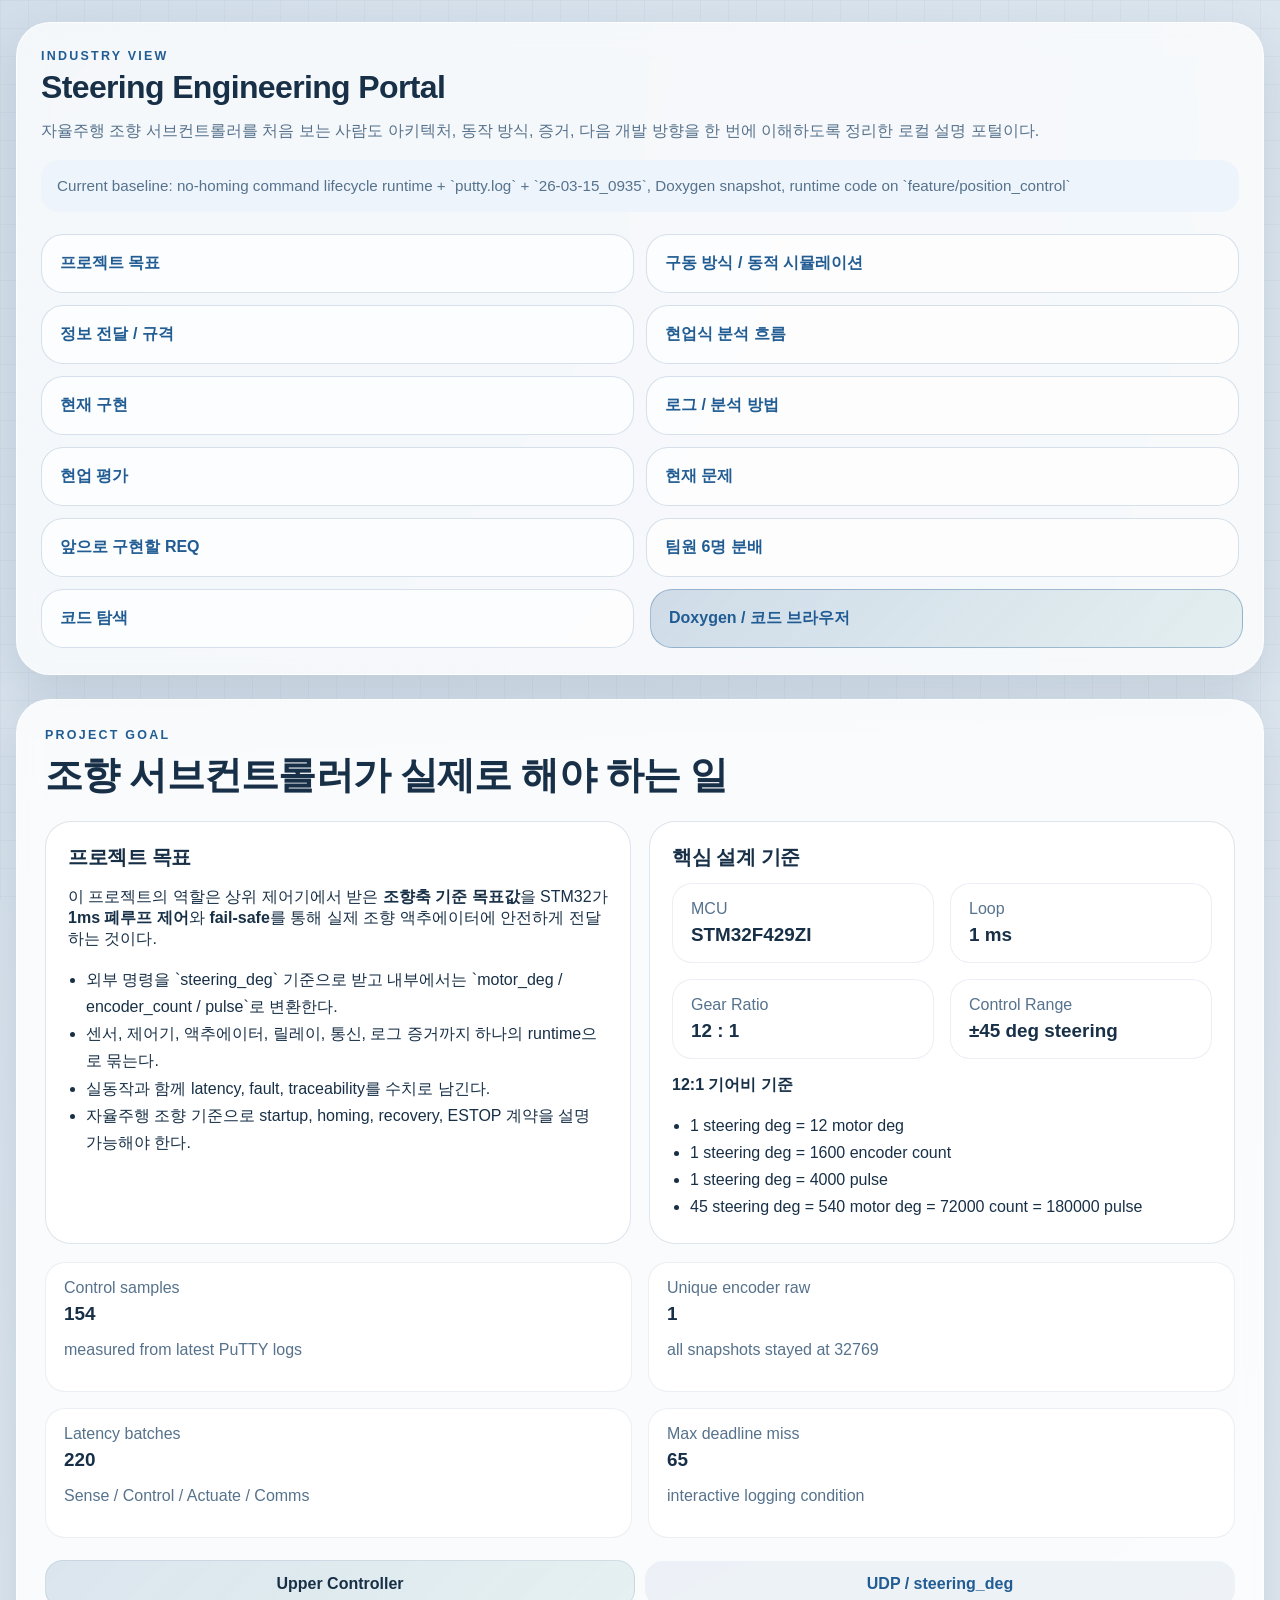
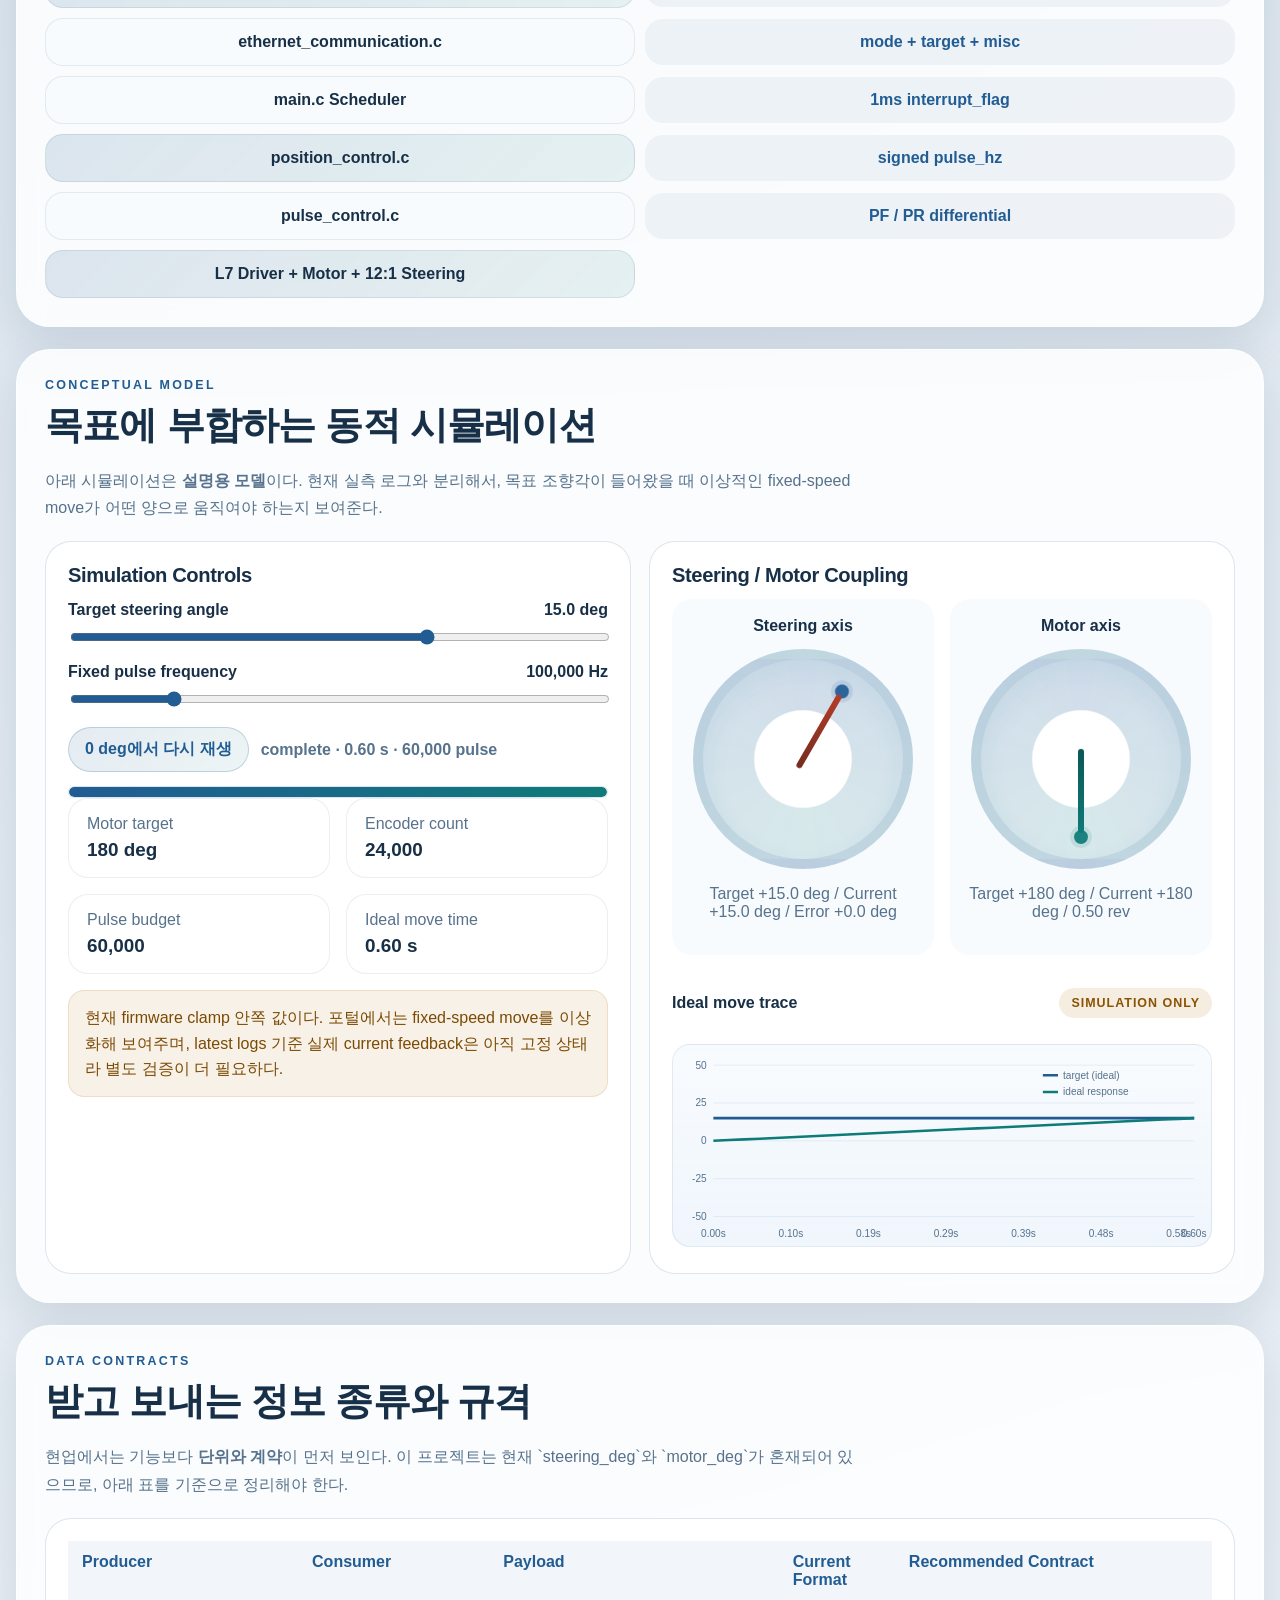
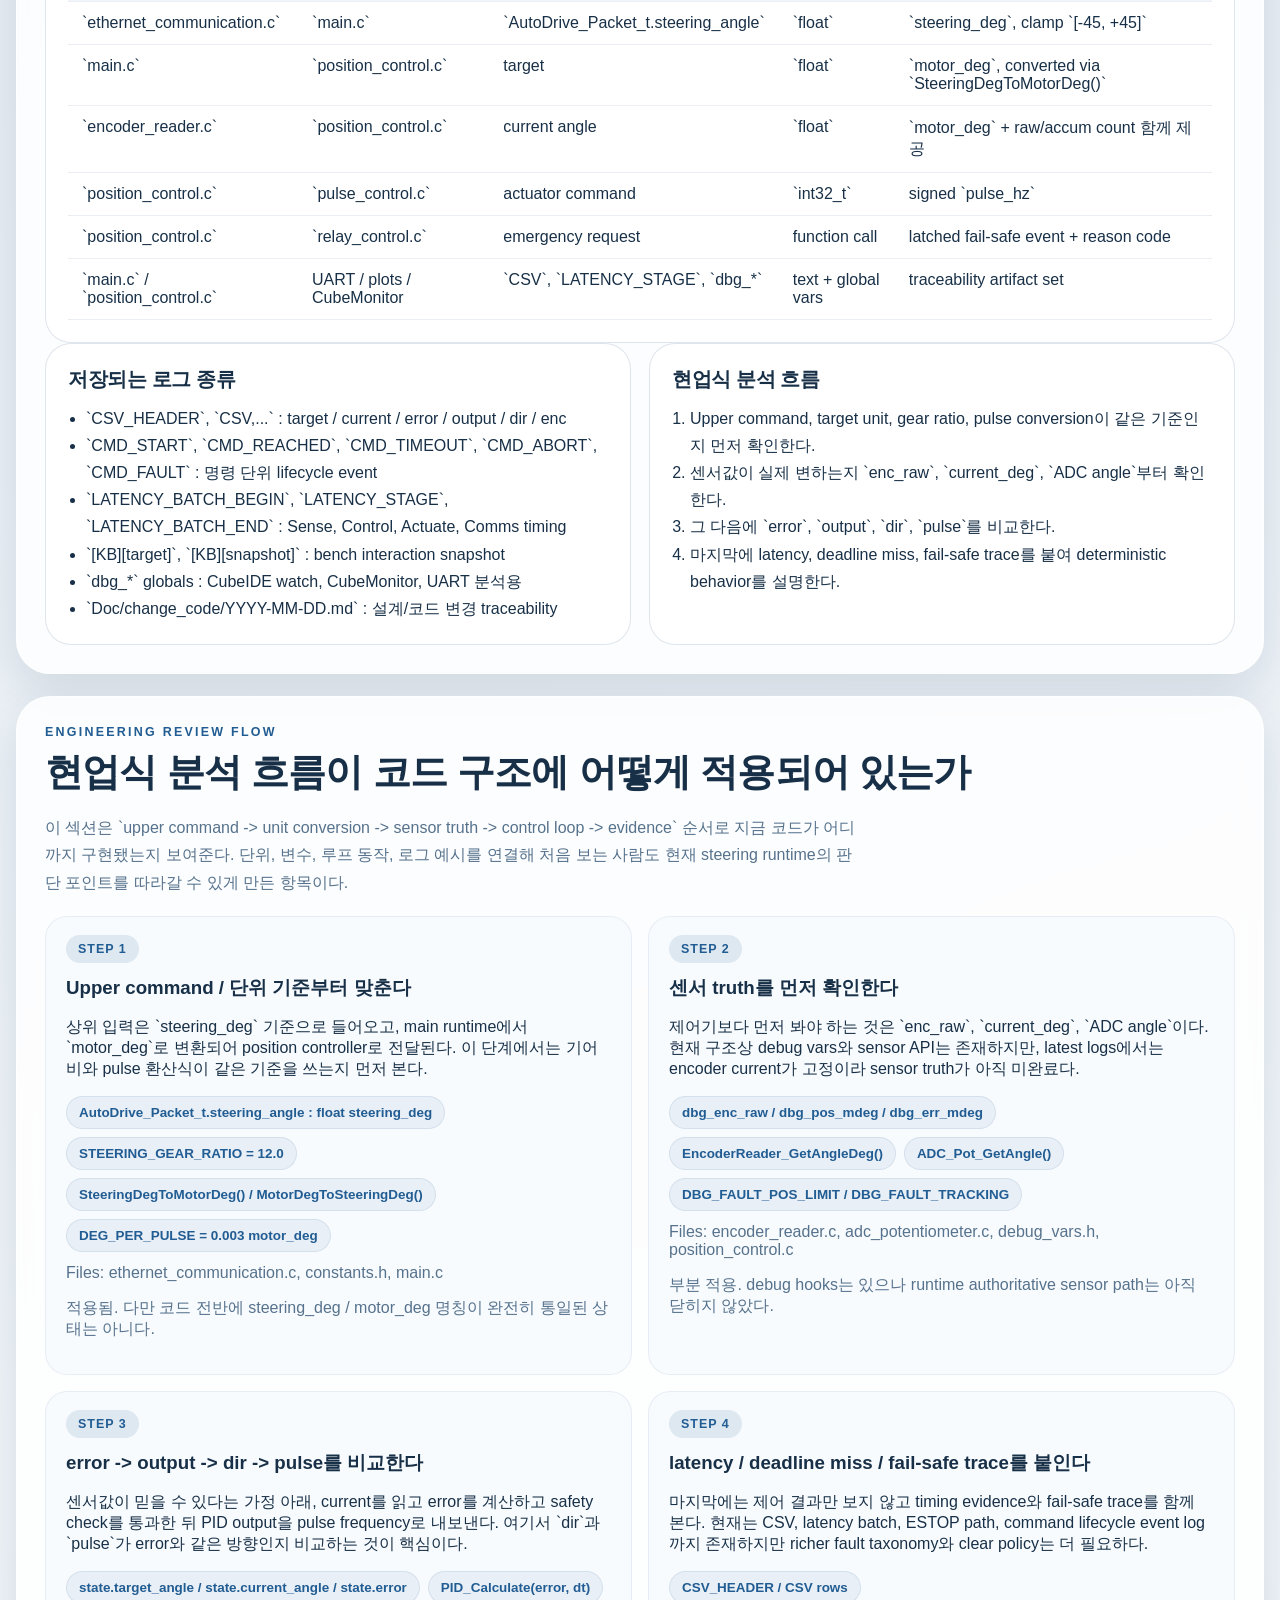
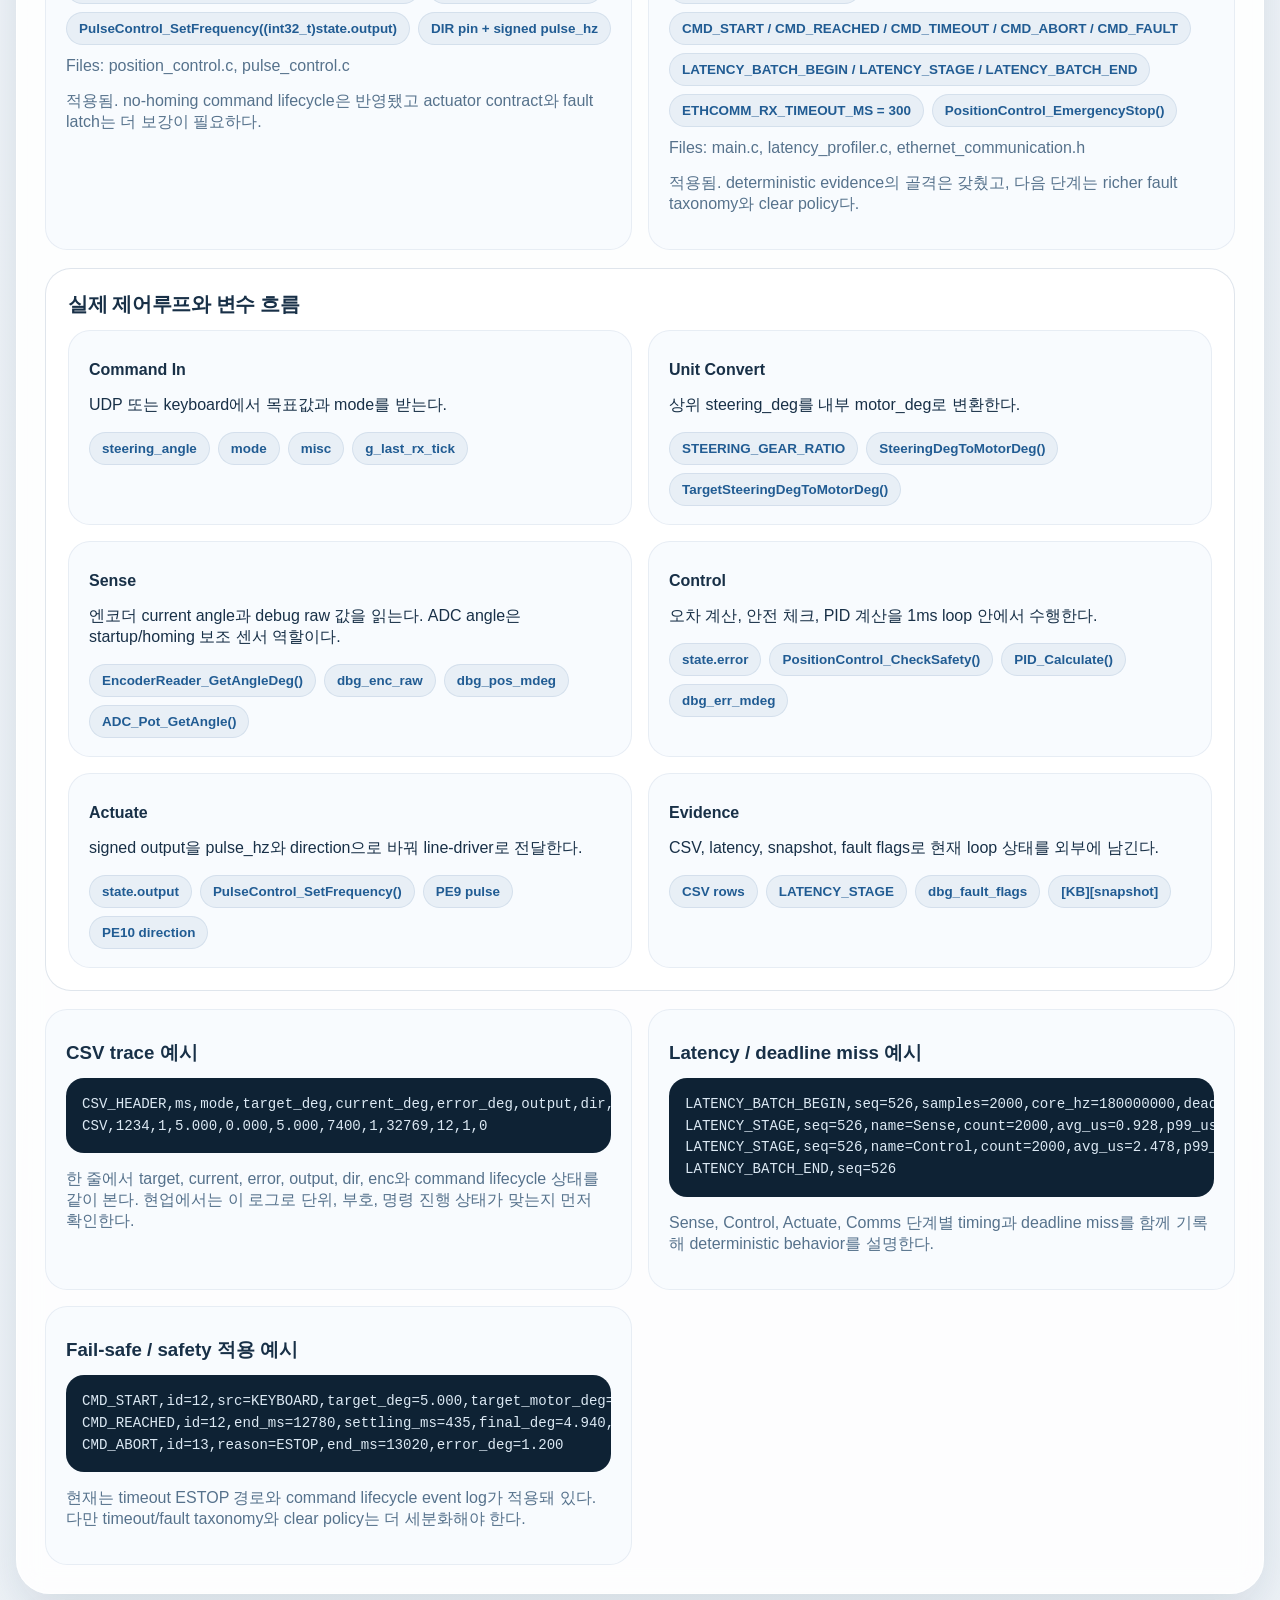
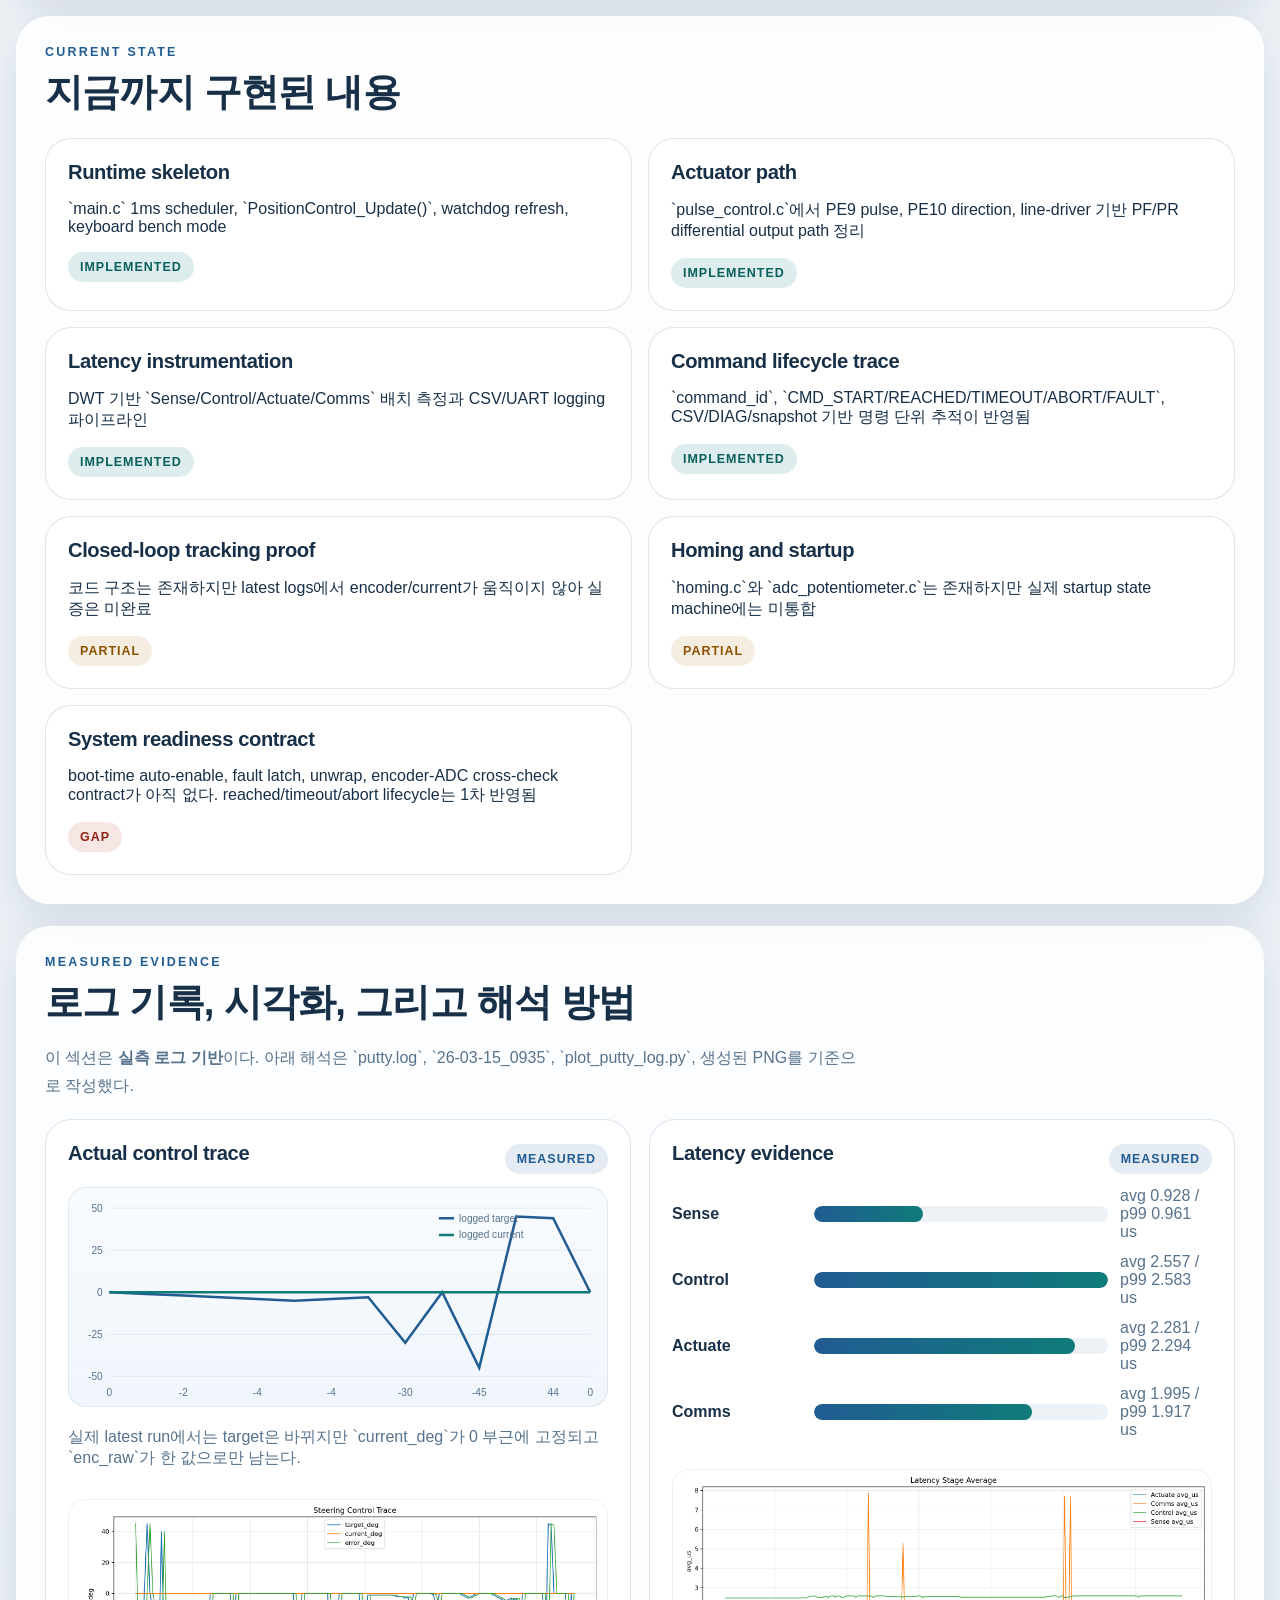
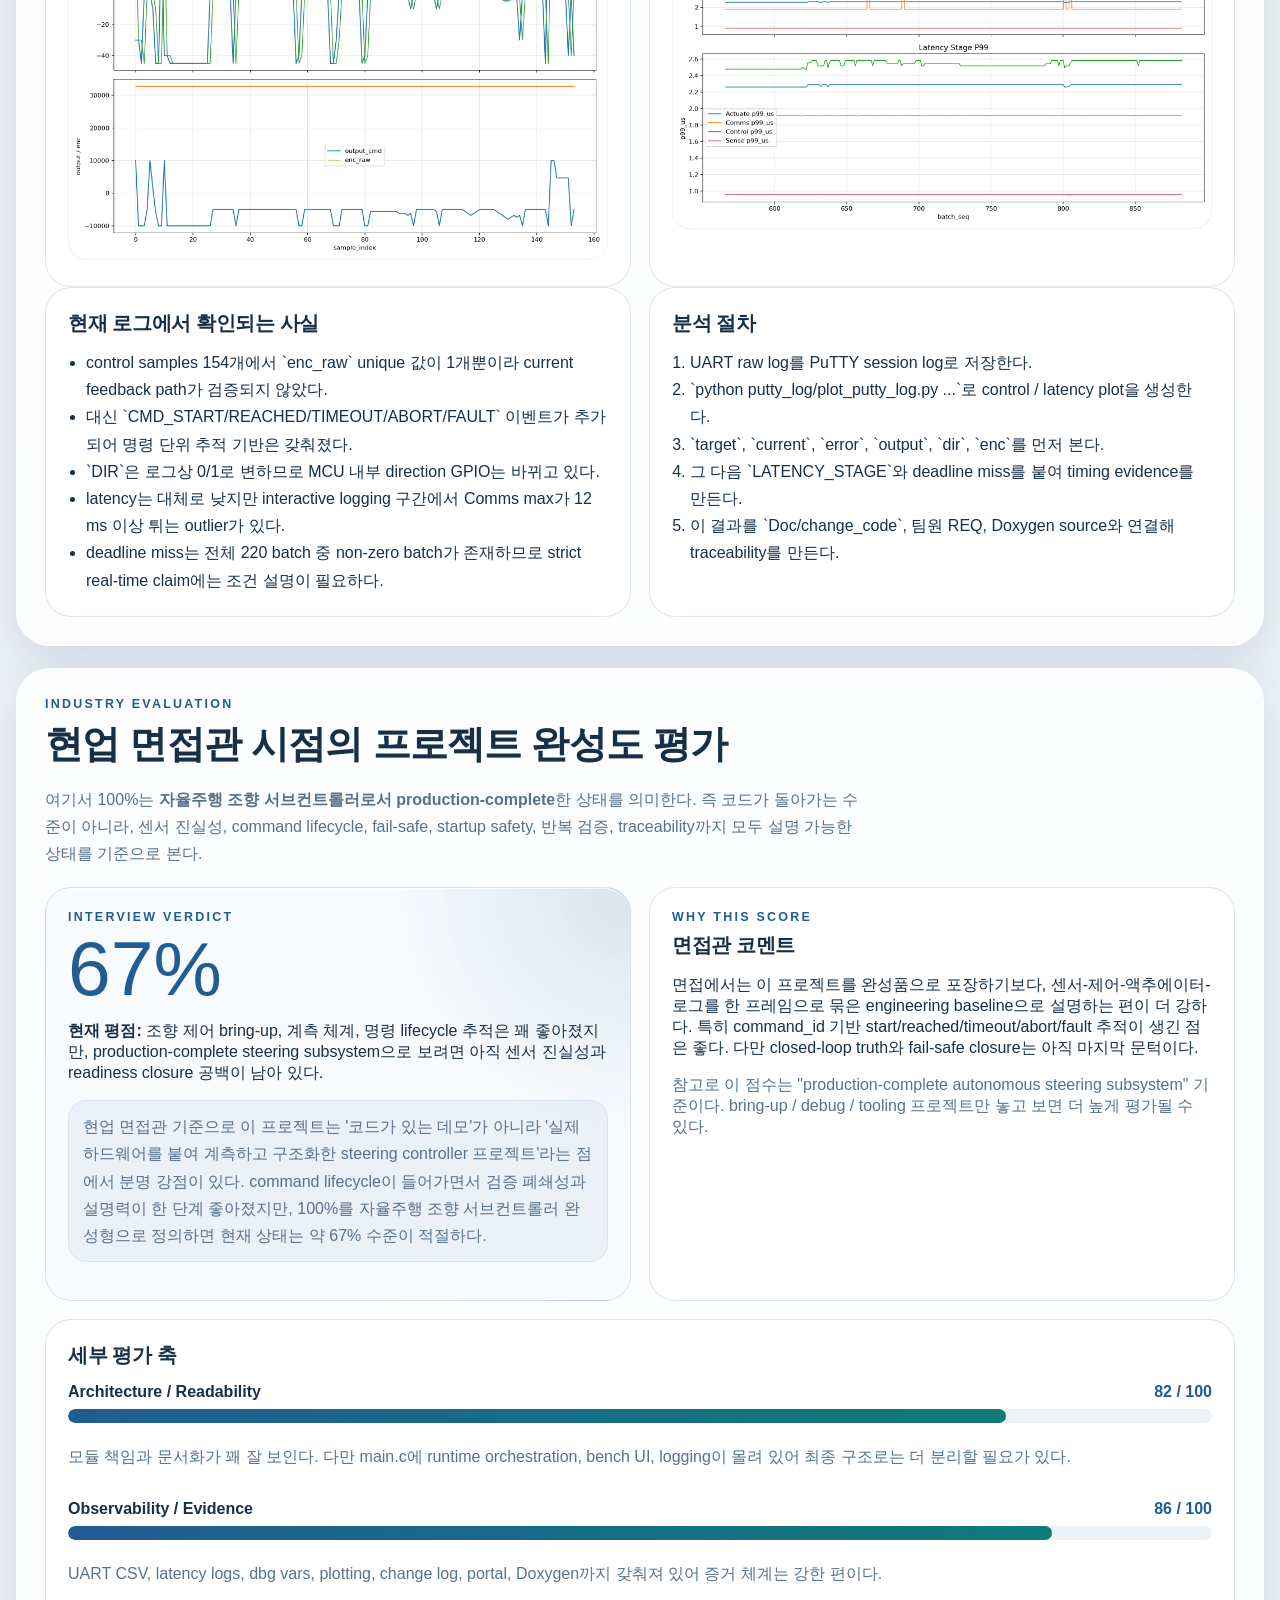
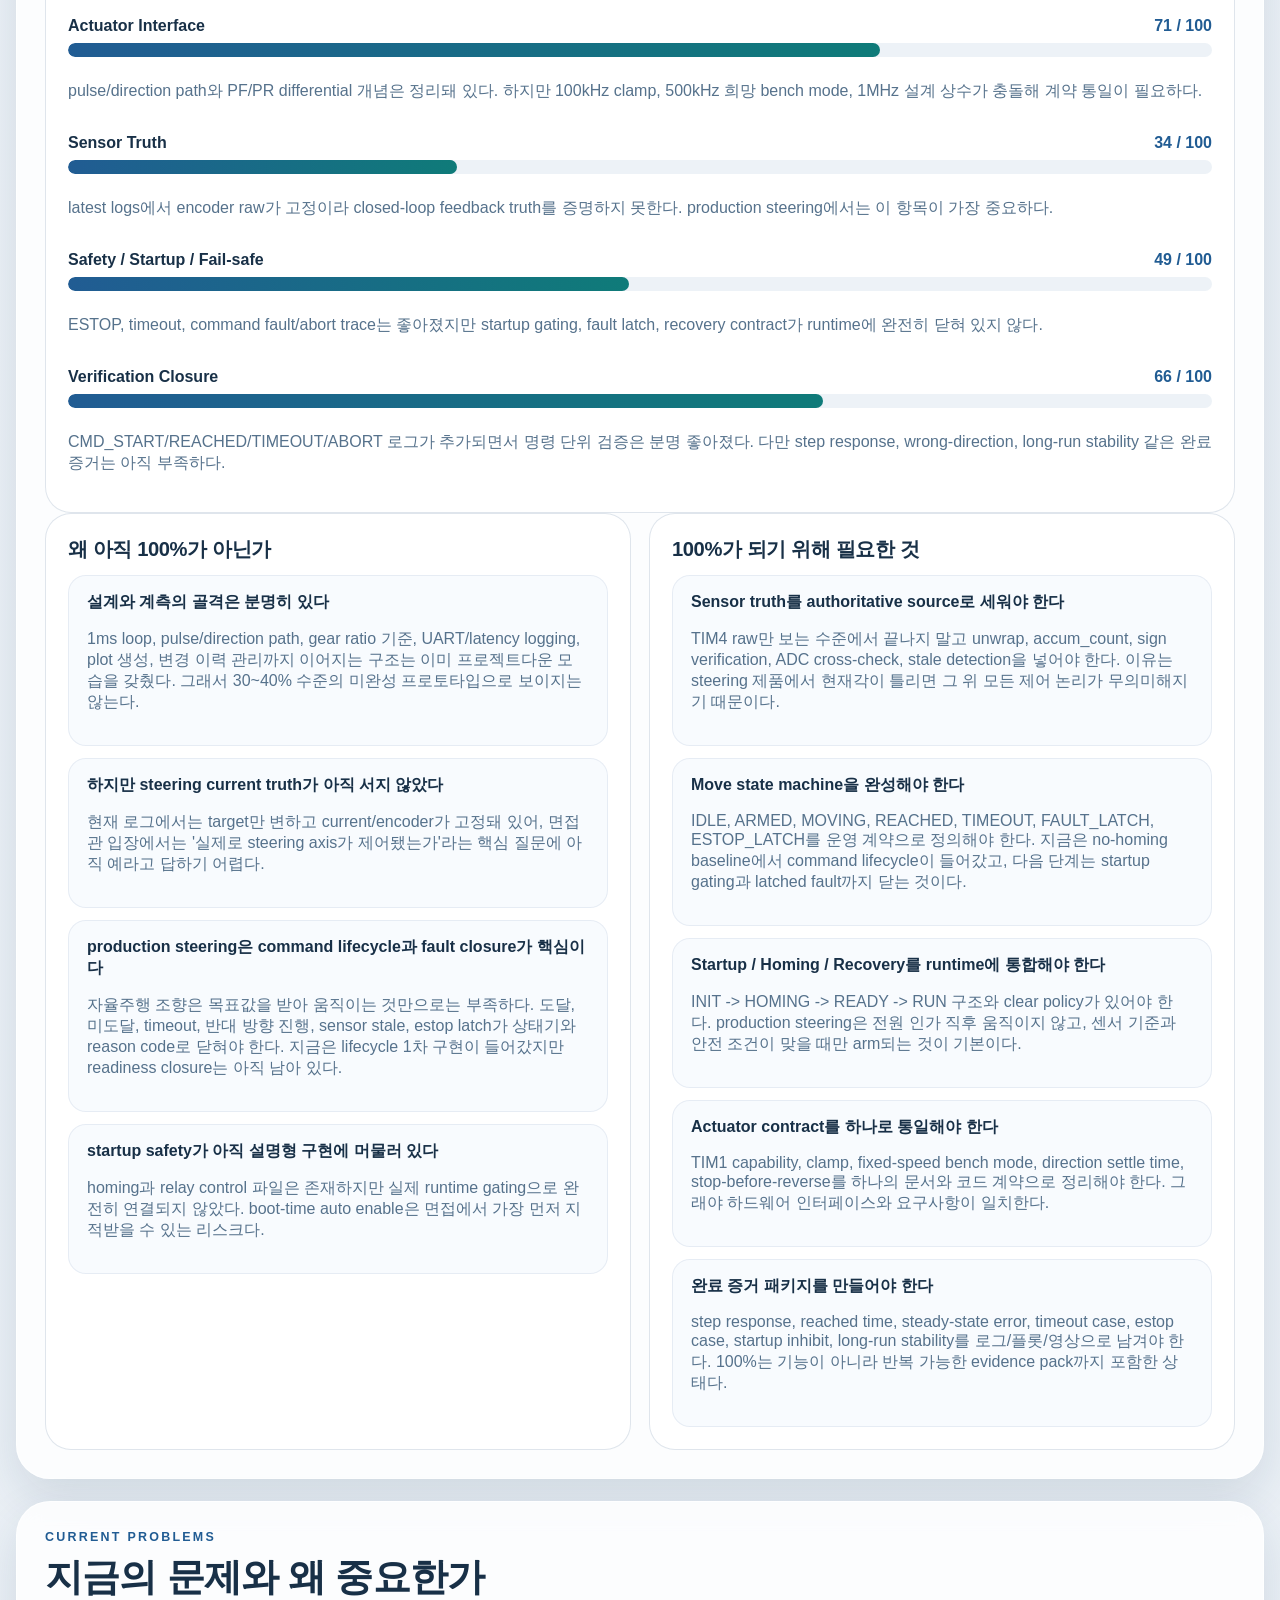
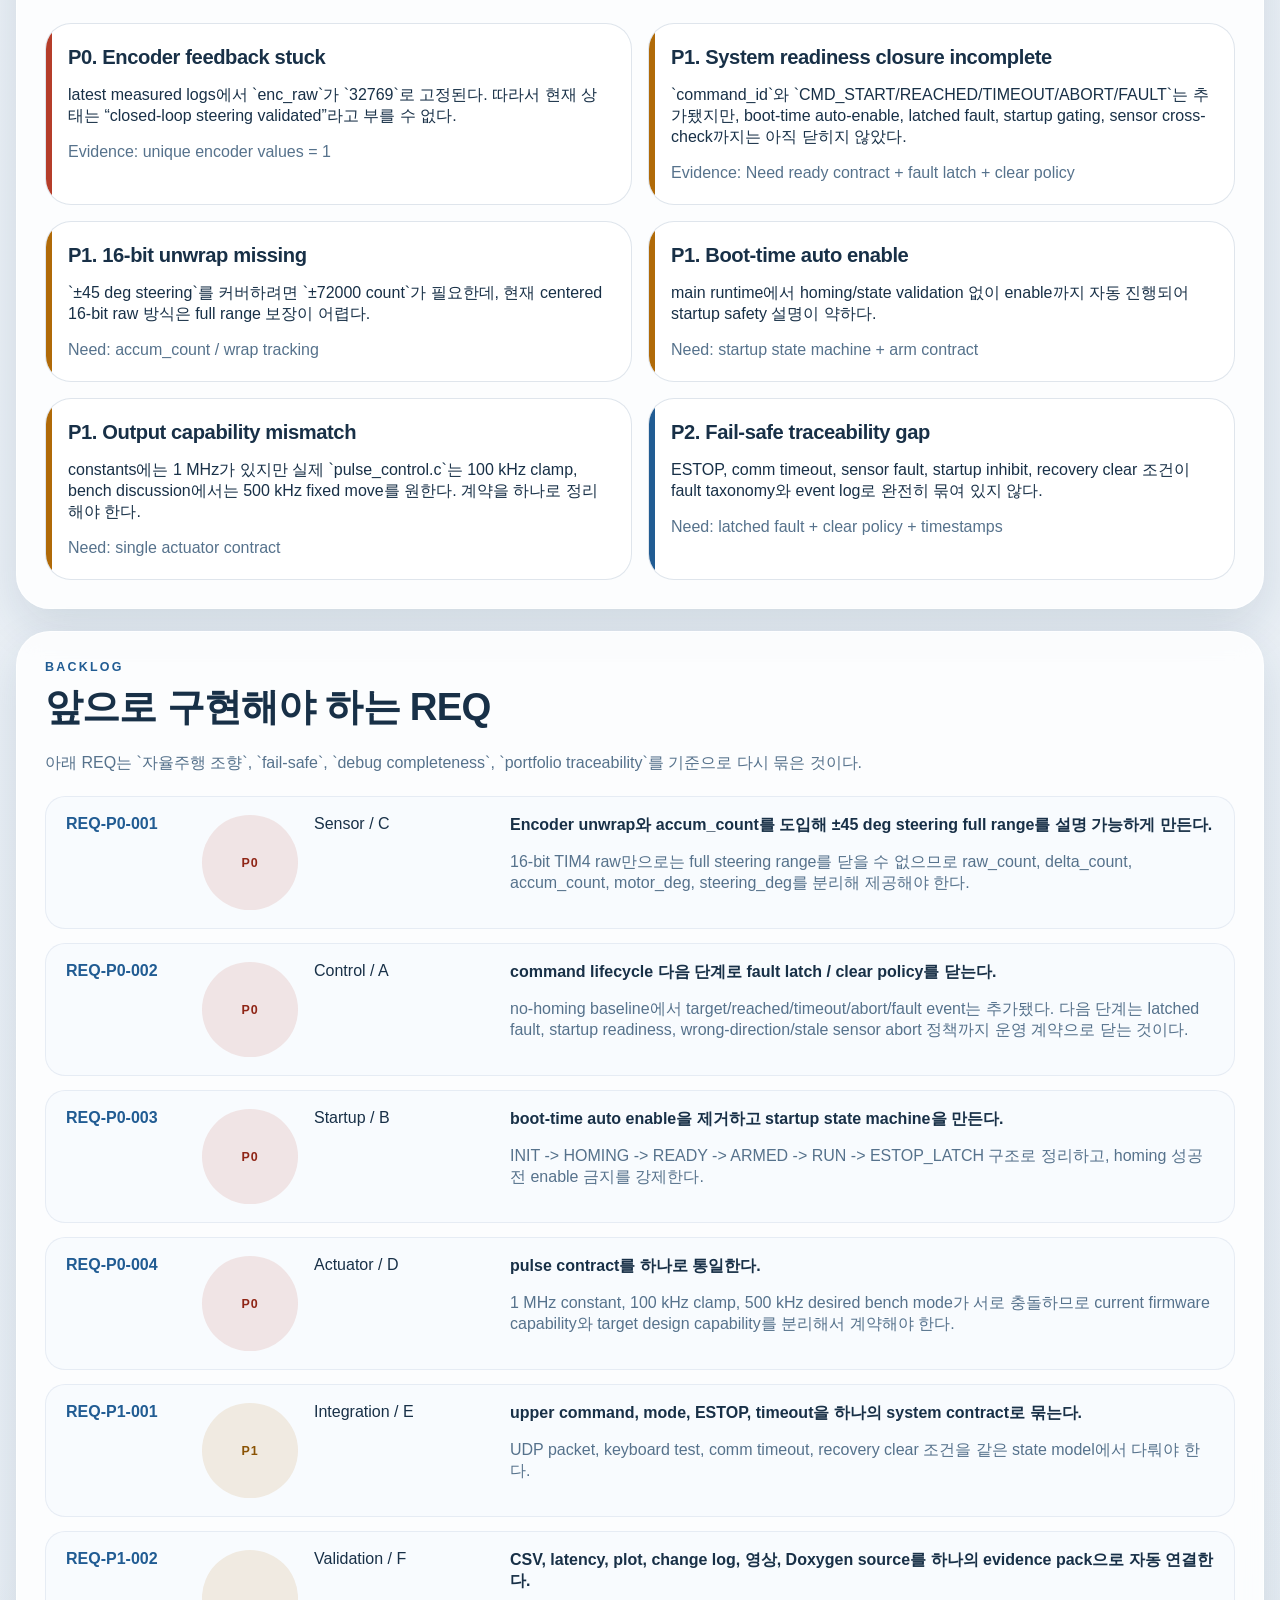
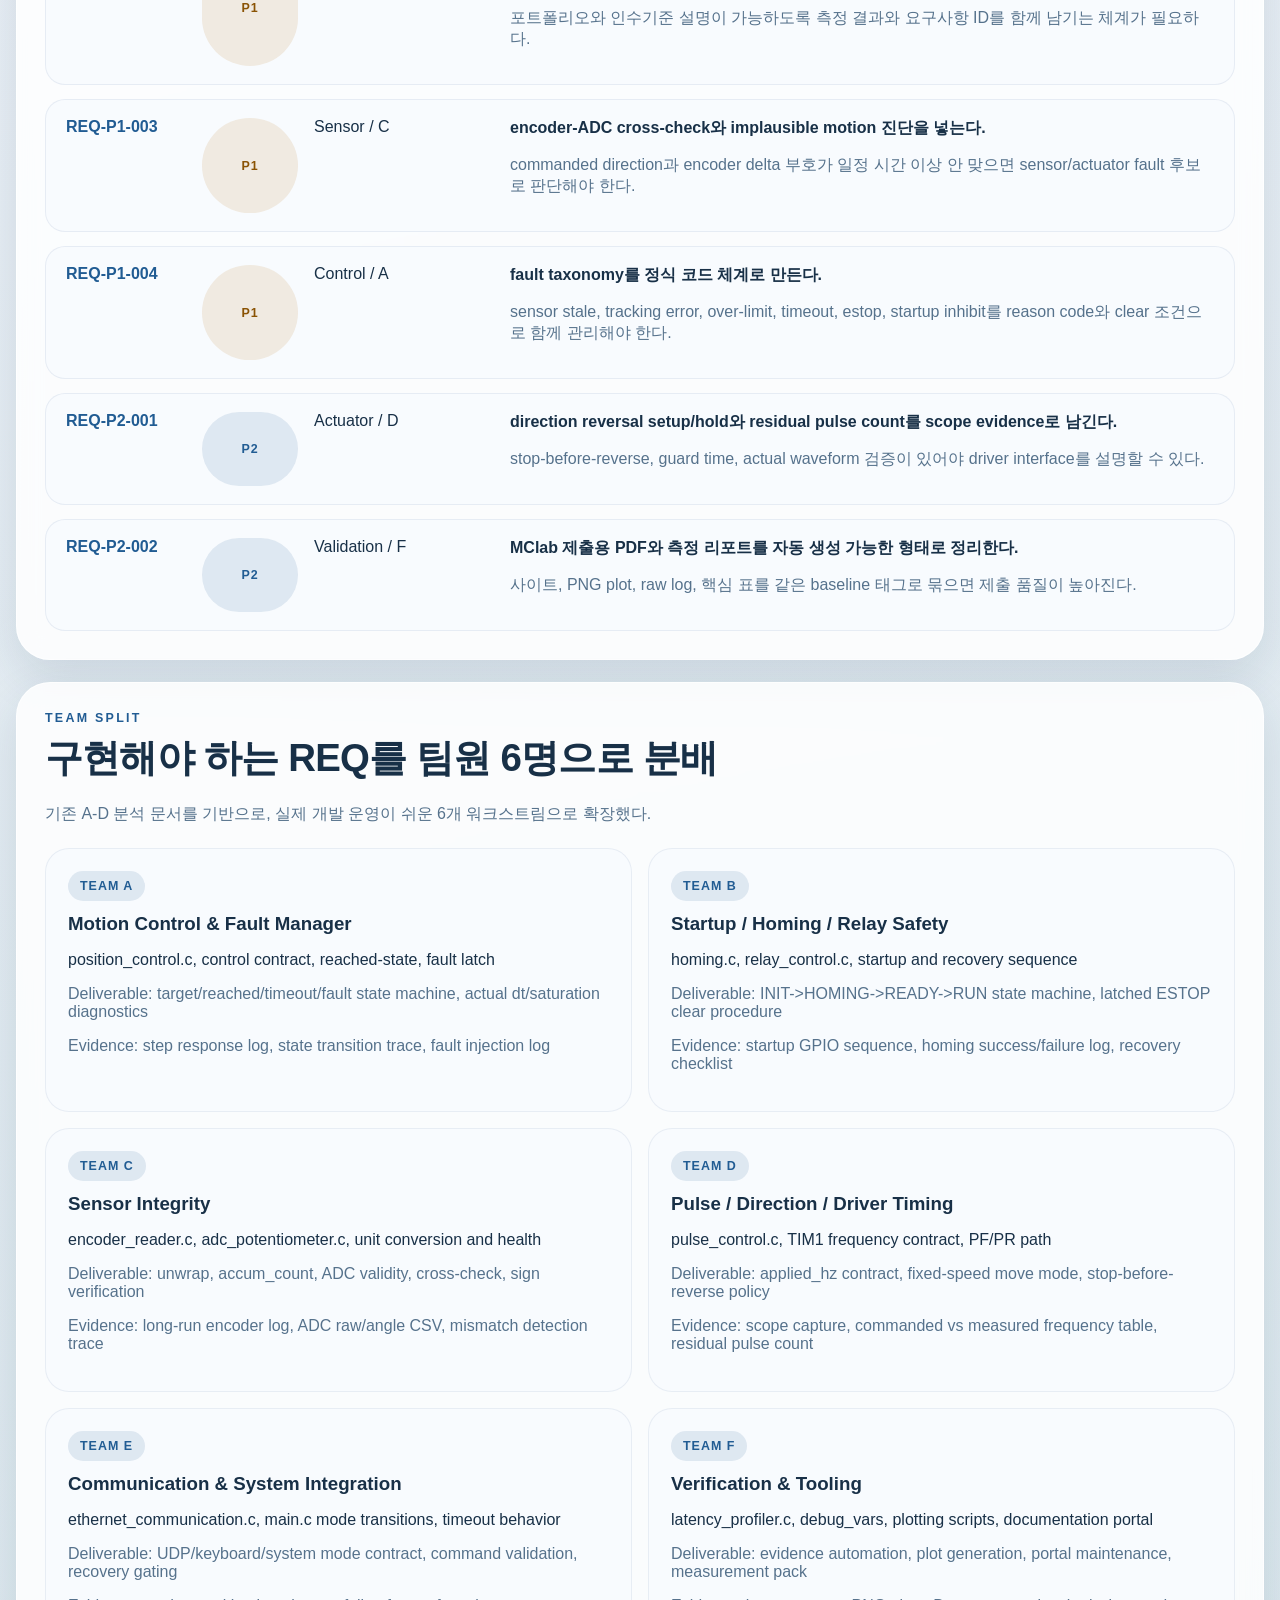
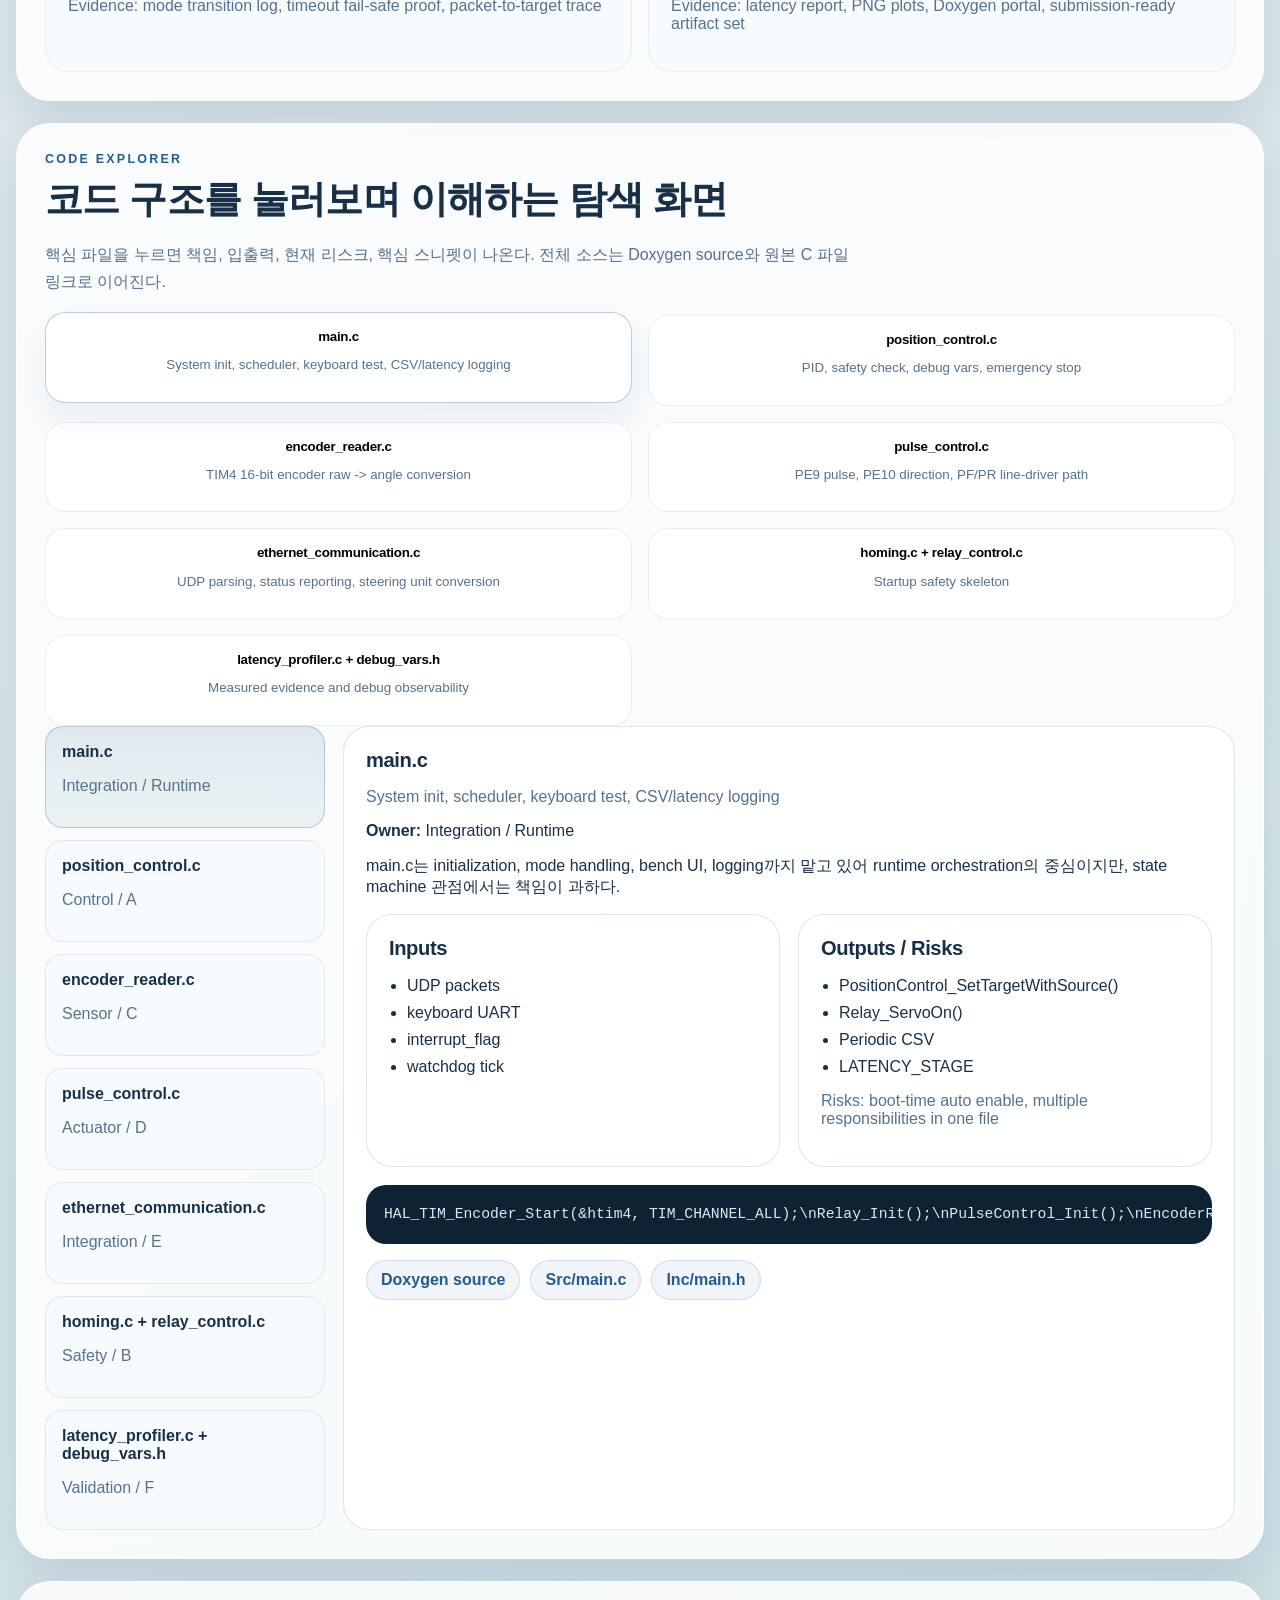
==== Doc/steering_portal/index.html @ d915cd5b "feat: add command lifecycle tracing and sync steering docs Implement command lifecycle tracking acro" ====
<!DOCTYPE html>
<html lang="ko">
<head>
  <meta charset="UTF-8">
  <meta name="viewport" content="width=device-width, initial-scale=1.0">
  <title>Steering Engineering Portal</title>
  <link rel="stylesheet" href="styles.css">
</head>
<body>
  <div class="page-shell">
    <aside class="side-nav">
      <div class="brand-block">
        <p class="eyebrow">Industry View</p>
        <h1>Steering Engineering Portal</h1>
        <p class="brand-copy">
          자율주행 조향 서브컨트롤러를 처음 보는 사람도
          아키텍처, 동작 방식, 증거, 다음 개발 방향을 한 번에 이해하도록 정리한 로컬 설명 포털이다.
        </p>
        <p class="baseline">
          Current baseline: no-homing command lifecycle runtime + `putty.log` + `26-03-15_0935`, Doxygen snapshot, runtime code on `feature/position_control`
        </p>
      </div>

      <nav class="nav-list">
        <button type="button" class="nav-link" data-target="overview">프로젝트 목표</button>
        <button type="button" class="nav-link" data-target="simulation">구동 방식 / 동적 시뮬레이션</button>
        <button type="button" class="nav-link" data-target="interfaces">정보 전달 / 규격</button>
        <button type="button" class="nav-link" data-target="analysisflow">현업식 분석 흐름</button>
        <button type="button" class="nav-link" data-target="implementation">현재 구현</button>
        <button type="button" class="nav-link" data-target="logs">로그 / 분석 방법</button>
        <button type="button" class="nav-link" data-target="evaluation">현업 평가</button>
        <button type="button" class="nav-link" data-target="issues">현재 문제</button>
        <button type="button" class="nav-link" data-target="reqs">앞으로 구현할 REQ</button>
        <button type="button" class="nav-link" data-target="team">팀원 6명 분배</button>
        <button type="button" class="nav-link" data-target="code">코드 탐색</button>
        <button type="button" class="nav-link" data-target="links">Doxygen / 코드 브라우저</button>
      </nav>
    </aside>

    <main class="content">
      <section id="overview" class="panel hero-panel">
        <div class="section-head">
          <p class="eyebrow">Project Goal</p>
          <h2>조향 서브컨트롤러가 실제로 해야 하는 일</h2>
        </div>

        <div class="hero-grid">
          <article class="hero-copy card">
            <h3>프로젝트 목표</h3>
            <p>
              이 프로젝트의 역할은 상위 제어기에서 받은 <strong>조향축 기준 목표값</strong>을
              STM32가 <strong>1ms 폐루프 제어</strong>와 <strong>fail-safe</strong>를 통해
              실제 조향 액추에이터에 안전하게 전달하는 것이다.
            </p>
            <ul class="check-list">
              <li>외부 명령을 `steering_deg` 기준으로 받고 내부에서는 `motor_deg / encoder_count / pulse`로 변환한다.</li>
              <li>센서, 제어기, 액추에이터, 릴레이, 통신, 로그 증거까지 하나의 runtime으로 묶는다.</li>
              <li>실동작과 함께 latency, fault, traceability를 수치로 남긴다.</li>
              <li>자율주행 조향 기준으로 startup, homing, recovery, ESTOP 계약을 설명 가능해야 한다.</li>
            </ul>
          </article>

          <article class="card spec-card">
            <h3>핵심 설계 기준</h3>
            <div class="metric-grid">
              <div class="metric-box">
                <span class="metric-label">MCU</span>
                <strong>STM32F429ZI</strong>
              </div>
              <div class="metric-box">
                <span class="metric-label">Loop</span>
                <strong>1 ms</strong>
              </div>
              <div class="metric-box">
                <span class="metric-label">Gear Ratio</span>
                <strong>12 : 1</strong>
              </div>
              <div class="metric-box">
                <span class="metric-label">Control Range</span>
                <strong>&plusmn;45 deg steering</strong>
              </div>
            </div>
            <div class="spec-note">
              <p><strong>12:1 기어비 기준</strong></p>
              <ul class="plain-list">
                <li>1 steering deg = 12 motor deg</li>
                <li>1 steering deg = 1600 encoder count</li>
                <li>1 steering deg = 4000 pulse</li>
                <li>45 steering deg = 540 motor deg = 72000 count = 180000 pulse</li>
              </ul>
            </div>
          </article>
        </div>

        <div class="kpi-strip" id="kpi-strip"></div>

        <div class="architecture-stack">
          <div class="flow-node accent">Upper Controller</div>
          <div class="flow-arrow">UDP / steering_deg</div>
          <div class="flow-node">ethernet_communication.c</div>
          <div class="flow-arrow">mode + target + misc</div>
          <div class="flow-node">main.c Scheduler</div>
          <div class="flow-arrow">1ms interrupt_flag</div>
          <div class="flow-node accent">position_control.c</div>
          <div class="flow-arrow">signed pulse_hz</div>
          <div class="flow-node">pulse_control.c</div>
          <div class="flow-arrow">PF / PR differential</div>
          <div class="flow-node accent">L7 Driver + Motor + 12:1 Steering</div>
        </div>
      </section>

      <section id="simulation" class="panel">
        <div class="section-head">
          <p class="eyebrow">Conceptual Model</p>
          <h2>목표에 부합하는 동적 시뮬레이션</h2>
          <p class="section-copy">
            아래 시뮬레이션은 <strong>설명용 모델</strong>이다. 현재 실측 로그와 분리해서,
            목표 조향각이 들어왔을 때 이상적인 fixed-speed move가 어떤 양으로 움직여야 하는지 보여준다.
          </p>
        </div>

        <div class="sim-layout">
          <article class="card controls-card">
            <h3>Simulation Controls</h3>

            <label class="control-label" for="target-slider">
              Target steering angle
              <span id="target-readout">15.0 deg</span>
            </label>
            <input id="target-slider" type="range" min="-45" max="45" step="1" value="15">

            <label class="control-label" for="freq-slider">
              Fixed pulse frequency
              <span id="freq-readout">100000 Hz</span>
            </label>
            <input id="freq-slider" type="range" min="10000" max="500000" step="5000" value="100000">

            <div class="sim-actions">
              <button type="button" id="replay-sim" class="sim-button">0 deg에서 다시 재생</button>
              <span id="sim-status" class="sim-status">standby</span>
            </div>

            <div class="sim-progress">
              <div id="sim-progress-fill" class="sim-progress-fill"></div>
            </div>

            <div class="metric-grid sim-metrics">
              <div class="metric-box">
                <span class="metric-label">Motor target</span>
                <strong id="motor-target-value">180 deg</strong>
              </div>
              <div class="metric-box">
                <span class="metric-label">Encoder count</span>
                <strong id="encoder-target-value">24000</strong>
              </div>
              <div class="metric-box">
                <span class="metric-label">Pulse budget</span>
                <strong id="pulse-target-value">60000</strong>
              </div>
              <div class="metric-box">
                <span class="metric-label">Ideal move time</span>
                <strong id="time-target-value">0.60 s</strong>
              </div>
            </div>

            <div class="status-banner" id="freq-status">
              현재 firmware clamp는 100000 Hz다. 100000 Hz 초과는 설계 목표일 뿐, 현재 코드로는 그대로 재현되지 않는다.
            </div>
          </article>

          <article class="card simulation-card">
            <h3>Steering / Motor Coupling</h3>
            <div class="dial-row">
              <div class="dial-card">
                <span class="dial-label">Steering axis</span>
                <div class="dial">
                  <div class="dial-target" id="steering-target-marker"></div>
                  <div class="dial-needle" id="steering-needle"></div>
                </div>
                <p id="steering-caption" class="dial-caption">Target +15 deg / Current 0 deg</p>
              </div>
              <div class="dial-card">
                <span class="dial-label">Motor axis</span>
                <div class="dial motor-dial">
                  <div class="dial-target motor-target" id="motor-target-marker"></div>
                  <div class="dial-needle motor-needle" id="motor-needle"></div>
                </div>
                <p id="motor-caption" class="dial-caption">Target +180 deg / Current 0 deg</p>
              </div>
            </div>

            <div class="trace-area">
              <div class="trace-header">
                <h4>Ideal move trace</h4>
                <span class="trace-badge">simulation only</span>
              </div>
              <svg id="ideal-trace" viewBox="0 0 640 240" class="trace-svg" aria-label="Ideal steering response chart"></svg>
            </div>
          </article>
        </div>
      </section>

      <section id="interfaces" class="panel">
        <div class="section-head">
          <p class="eyebrow">Data Contracts</p>
          <h2>받고 보내는 정보 종류와 규격</h2>
          <p class="section-copy">
            현업에서는 기능보다 <strong>단위와 계약</strong>이 먼저 보인다. 이 프로젝트는 현재
            `steering_deg`와 `motor_deg`가 혼재되어 있으므로, 아래 표를 기준으로 정리해야 한다.
          </p>
        </div>

        <div class="table-card card">
          <table class="contract-table">
            <thead>
              <tr>
                <th>Producer</th>
                <th>Consumer</th>
                <th>Payload</th>
                <th>Current Format</th>
                <th>Recommended Contract</th>
              </tr>
            </thead>
            <tbody>
              <tr>
                <td>`ethernet_communication.c`</td>
                <td>`main.c`</td>
                <td>`AutoDrive_Packet_t.steering_angle`</td>
                <td>`float`</td>
                <td>`steering_deg`, clamp `[-45, +45]`</td>
              </tr>
              <tr>
                <td>`main.c`</td>
                <td>`position_control.c`</td>
                <td>target</td>
                <td>`float`</td>
                <td>`motor_deg`, converted via `SteeringDegToMotorDeg()`</td>
              </tr>
              <tr>
                <td>`encoder_reader.c`</td>
                <td>`position_control.c`</td>
                <td>current angle</td>
                <td>`float`</td>
                <td>`motor_deg` + raw/accum count 함께 제공</td>
              </tr>
              <tr>
                <td>`position_control.c`</td>
                <td>`pulse_control.c`</td>
                <td>actuator command</td>
                <td>`int32_t`</td>
                <td>signed `pulse_hz`</td>
              </tr>
              <tr>
                <td>`position_control.c`</td>
                <td>`relay_control.c`</td>
                <td>emergency request</td>
                <td>function call</td>
                <td>latched fail-safe event + reason code</td>
              </tr>
              <tr>
                <td>`main.c` / `position_control.c`</td>
                <td>UART / plots / CubeMonitor</td>
                <td>`CSV`, `LATENCY_STAGE`, `dbg_*`</td>
                <td>text + global vars</td>
                <td>traceability artifact set</td>
              </tr>
            </tbody>
          </table>
        </div>

        <div class="dual-grid">
          <article class="card">
            <h3>저장되는 로그 종류</h3>
            <ul class="plain-list">
              <li>`CSV_HEADER`, `CSV,...` : target / current / error / output / dir / enc</li>
              <li>`CMD_START`, `CMD_REACHED`, `CMD_TIMEOUT`, `CMD_ABORT`, `CMD_FAULT` : 명령 단위 lifecycle event</li>
              <li>`LATENCY_BATCH_BEGIN`, `LATENCY_STAGE`, `LATENCY_BATCH_END` : Sense, Control, Actuate, Comms timing</li>
              <li>`[KB][target]`, `[KB][snapshot]` : bench interaction snapshot</li>
              <li>`dbg_*` globals : CubeIDE watch, CubeMonitor, UART 분석용</li>
              <li>`Doc/change_code/YYYY-MM-DD.md` : 설계/코드 변경 traceability</li>
            </ul>
          </article>

          <article class="card">
            <h3>현업식 분석 흐름</h3>
            <ol class="number-list">
              <li>Upper command, target unit, gear ratio, pulse conversion이 같은 기준인지 먼저 확인한다.</li>
              <li>센서값이 실제 변하는지 `enc_raw`, `current_deg`, `ADC angle`부터 확인한다.</li>
              <li>그 다음에 `error`, `output`, `dir`, `pulse`를 비교한다.</li>
              <li>마지막에 latency, deadline miss, fail-safe trace를 붙여 deterministic behavior를 설명한다.</li>
            </ol>
          </article>
        </div>
      </section>

      <section id="analysisflow" class="panel">
        <div class="section-head">
          <p class="eyebrow">Engineering Review Flow</p>
          <h2>현업식 분석 흐름이 코드 구조에 어떻게 적용되어 있는가</h2>
          <p class="section-copy">
            이 섹션은 `upper command -> unit conversion -> sensor truth -> control loop -> evidence` 순서로
            지금 코드가 어디까지 구현됐는지 보여준다. 단위, 변수, 루프 동작, 로그 예시를 연결해
            처음 보는 사람도 현재 steering runtime의 판단 포인트를 따라갈 수 있게 만든 항목이다.
          </p>
        </div>

        <div id="analysis-step-grid" class="analysis-step-grid"></div>

        <article class="card analysis-loop-card">
          <h3>실제 제어루프와 변수 흐름</h3>
          <div id="analysis-loop-view" class="analysis-loop-view"></div>
        </article>

        <div id="analysis-log-grid" class="analysis-log-grid"></div>
      </section>

      <section id="implementation" class="panel">
        <div class="section-head">
          <p class="eyebrow">Current State</p>
          <h2>지금까지 구현된 내용</h2>
        </div>

        <div class="status-grid">
          <article class="status-card done">
            <h3>Runtime skeleton</h3>
            <p>`main.c` 1ms scheduler, `PositionControl_Update()`, watchdog refresh, keyboard bench mode</p>
            <span class="state-tag">implemented</span>
          </article>
          <article class="status-card done">
            <h3>Actuator path</h3>
            <p>`pulse_control.c`에서 PE9 pulse, PE10 direction, line-driver 기반 PF/PR differential output path 정리</p>
            <span class="state-tag">implemented</span>
          </article>
          <article class="status-card done">
            <h3>Latency instrumentation</h3>
            <p>DWT 기반 `Sense/Control/Actuate/Comms` 배치 측정과 CSV/UART logging 파이프라인</p>
            <span class="state-tag">implemented</span>
          </article>
          <article class="status-card done">
            <h3>Command lifecycle trace</h3>
            <p>`command_id`, `CMD_START/REACHED/TIMEOUT/ABORT/FAULT`, CSV/DIAG/snapshot 기반 명령 단위 추적이 반영됨</p>
            <span class="state-tag">implemented</span>
          </article>
          <article class="status-card partial">
            <h3>Closed-loop tracking proof</h3>
            <p>코드 구조는 존재하지만 latest logs에서 encoder/current가 움직이지 않아 실증은 미완료</p>
            <span class="state-tag">partial</span>
          </article>
          <article class="status-card partial">
            <h3>Homing and startup</h3>
            <p>`homing.c`와 `adc_potentiometer.c`는 존재하지만 실제 startup state machine에는 미통합</p>
            <span class="state-tag">partial</span>
          </article>
          <article class="status-card risk">
            <h3>System readiness contract</h3>
            <p>boot-time auto-enable, fault latch, unwrap, encoder-ADC cross-check contract가 아직 없다. reached/timeout/abort lifecycle는 1차 반영됨</p>
            <span class="state-tag">gap</span>
          </article>
        </div>
      </section>

      <section id="logs" class="panel">
        <div class="section-head">
          <p class="eyebrow">Measured Evidence</p>
          <h2>로그 기록, 시각화, 그리고 해석 방법</h2>
          <p class="section-copy">
            이 섹션은 <strong>실측 로그 기반</strong>이다. 아래 해석은 `putty.log`, `26-03-15_0935`,
            `plot_putty_log.py`, 생성된 PNG를 기준으로 작성했다.
          </p>
        </div>

        <div class="dual-grid">
          <article class="card">
            <div class="trace-header">
              <h3>Actual control trace</h3>
              <span class="trace-badge measured">measured</span>
            </div>
            <svg id="actual-trace" viewBox="0 0 640 260" class="trace-svg" aria-label="Measured steering response chart"></svg>
            <p class="caption">
              실제 latest run에서는 target은 바뀌지만 `current_deg`가 0 부근에 고정되고 `enc_raw`가 한 값으로만 남는다.
            </p>
            <img class="plot-image" src="../../putty_log/plots/control_trace.png" alt="Control trace plot generated from PuTTY log">
          </article>

          <article class="card">
            <div class="trace-header">
              <h3>Latency evidence</h3>
              <span class="trace-badge measured">measured</span>
            </div>
            <div id="latency-bars" class="latency-bars"></div>
            <img class="plot-image" src="../../putty_log/plots/latency_trace.png" alt="Latency trace plot generated from PuTTY log">
          </article>
        </div>

        <div class="dual-grid">
          <article class="card">
            <h3>현재 로그에서 확인되는 사실</h3>
            <ul class="plain-list">
              <li>control samples 154개에서 `enc_raw` unique 값이 1개뿐이라 current feedback path가 검증되지 않았다.</li>
              <li>대신 `CMD_START/REACHED/TIMEOUT/ABORT/FAULT` 이벤트가 추가되어 명령 단위 추적 기반은 갖춰졌다.</li>
              <li>`DIR`은 로그상 0/1로 변하므로 MCU 내부 direction GPIO는 바뀌고 있다.</li>
              <li>latency는 대체로 낮지만 interactive logging 구간에서 Comms max가 12 ms 이상 튀는 outlier가 있다.</li>
              <li>deadline miss는 전체 220 batch 중 non-zero batch가 존재하므로 strict real-time claim에는 조건 설명이 필요하다.</li>
            </ul>
          </article>

          <article class="card">
            <h3>분석 절차</h3>
            <ol class="number-list">
              <li>UART raw log를 PuTTY session log로 저장한다.</li>
              <li>`python putty_log/plot_putty_log.py ...`로 control / latency plot을 생성한다.</li>
              <li>`target`, `current`, `error`, `output`, `dir`, `enc`를 먼저 본다.</li>
              <li>그 다음 `LATENCY_STAGE`와 deadline miss를 붙여 timing evidence를 만든다.</li>
              <li>이 결과를 `Doc/change_code`, 팀원 REQ, Doxygen source와 연결해 traceability를 만든다.</li>
            </ol>
          </article>
        </div>
      </section>

      <section id="evaluation" class="panel">
        <div class="section-head">
          <p class="eyebrow">Industry Evaluation</p>
          <h2>현업 면접관 시점의 프로젝트 완성도 평가</h2>
          <p class="section-copy">
            여기서 100%는 <strong>자율주행 조향 서브컨트롤러로서 production-complete</strong>한 상태를 의미한다.
            즉 코드가 돌아가는 수준이 아니라, 센서 진실성, command lifecycle, fail-safe, startup safety, 반복 검증, traceability까지 모두 설명 가능한 상태를 기준으로 본다.
          </p>
        </div>

        <div class="dual-grid evaluation-grid">
          <article class="card score-card" id="evaluation-summary"></article>
          <article class="card" id="evaluation-interviewer"></article>
        </div>

        <article class="card">
          <h3>세부 평가 축</h3>
          <div id="evaluation-bars" class="evaluation-bars"></div>
        </article>

        <div class="dual-grid">
          <article class="card">
            <h3>왜 아직 100%가 아닌가</h3>
            <div id="evaluation-reasons" class="evaluation-list"></div>
          </article>
          <article class="card">
            <h3>100%가 되기 위해 필요한 것</h3>
            <div id="evaluation-to100" class="evaluation-list"></div>
          </article>
        </div>
      </section>

      <section id="issues" class="panel">
        <div class="section-head">
          <p class="eyebrow">Current Problems</p>
          <h2>지금의 문제와 왜 중요한가</h2>
        </div>

        <div class="issue-grid">
          <article class="issue-card critical">
            <h3>P0. Encoder feedback stuck</h3>
            <p>
              latest measured logs에서 `enc_raw`가 `32769`로 고정된다.
              따라서 현재 상태는 “closed-loop steering validated”라고 부를 수 없다.
            </p>
            <span class="evidence">Evidence: unique encoder values = 1</span>
          </article>

          <article class="issue-card warning">
            <h3>P1. System readiness closure incomplete</h3>
            <p>
              `command_id`와 `CMD_START/REACHED/TIMEOUT/ABORT/FAULT`는 추가됐지만,
              boot-time auto-enable, latched fault, startup gating, sensor cross-check까지는 아직 닫히지 않았다.
            </p>
            <span class="evidence">Evidence: Need ready contract + fault latch + clear policy</span>
          </article>

          <article class="issue-card warning">
            <h3>P1. 16-bit unwrap missing</h3>
            <p>
              `±45 deg steering`를 커버하려면 `±72000 count`가 필요한데,
              현재 centered 16-bit raw 방식은 full range 보장이 어렵다.
            </p>
            <span class="evidence">Need: accum_count / wrap tracking</span>
          </article>

          <article class="issue-card warning">
            <h3>P1. Boot-time auto enable</h3>
            <p>
              main runtime에서 homing/state validation 없이 enable까지 자동 진행되어
              startup safety 설명이 약하다.
            </p>
            <span class="evidence">Need: startup state machine + arm contract</span>
          </article>

          <article class="issue-card warning">
            <h3>P1. Output capability mismatch</h3>
            <p>
              constants에는 1 MHz가 있지만 실제 `pulse_control.c`는 100 kHz clamp,
              bench discussion에서는 500 kHz fixed move를 원한다. 계약을 하나로 정리해야 한다.
            </p>
            <span class="evidence">Need: single actuator contract</span>
          </article>

          <article class="issue-card advisory">
            <h3>P2. Fail-safe traceability gap</h3>
            <p>
              ESTOP, comm timeout, sensor fault, startup inhibit, recovery clear 조건이
              fault taxonomy와 event log로 완전히 묶여 있지 않다.
            </p>
            <span class="evidence">Need: latched fault + clear policy + timestamps</span>
          </article>
        </div>
      </section>

      <section id="reqs" class="panel">
        <div class="section-head">
          <p class="eyebrow">Backlog</p>
          <h2>앞으로 구현해야 하는 REQ</h2>
          <p class="section-copy">
            아래 REQ는 `자율주행 조향`, `fail-safe`, `debug completeness`, `portfolio traceability`를 기준으로 다시 묶은 것이다.
          </p>
        </div>
        <div id="req-table" class="req-table"></div>
      </section>

      <section id="team" class="panel">
        <div class="section-head">
          <p class="eyebrow">Team Split</p>
          <h2>구현해야 하는 REQ를 팀원 6명으로 분배</h2>
          <p class="section-copy">
            기존 A-D 분석 문서를 기반으로, 실제 개발 운영이 쉬운 6개 워크스트림으로 확장했다.
          </p>
        </div>
        <div id="team-grid" class="team-grid"></div>
      </section>

      <section id="code" class="panel">
        <div class="section-head">
          <p class="eyebrow">Code Explorer</p>
          <h2>코드 구조를 눌러보며 이해하는 탐색 화면</h2>
          <p class="section-copy">
            핵심 파일을 누르면 책임, 입출력, 현재 리스크, 핵심 스니펫이 나온다.
            전체 소스는 Doxygen source와 원본 C 파일 링크로 이어진다.
          </p>
        </div>

        <div class="module-map" id="module-map"></div>

        <div class="code-browser">
          <div class="module-list" id="module-list"></div>
          <article class="module-detail card" id="module-detail">
            <p>왼쪽에서 모듈을 선택하면 상세 정보가 표시된다.</p>
          </article>
        </div>
      </section>

      <section id="links" class="panel">
        <div class="section-head">
          <p class="eyebrow">Deep Dive</p>
          <h2>Doxygen / Full Code Browser / Reference Links</h2>
        </div>

        <div class="link-grid">
          <a class="link-card" href="../doxygen/html/index.html">
            <strong>Doxygen Runtime Portal</strong>
            <span>README, include graph, call graph, source browser</span>
          </a>
          <a class="link-card" href="../doxygen/html/files.html">
            <strong>Full Code Browser</strong>
            <span>파일 목록 기반 전체 탐색</span>
          </a>
          <a class="link-card" href="../doxygen/html/annotated.html">
            <strong>Doxygen Home</strong>
            <span>구조체와 타입 중심 탐색</span>
          </a>
          <a class="link-card" href="../README.md">
            <strong>Documentation Index</strong>
            <span>README, REQ, member docs, latency docs</span>
          </a>
        </div>
      </section>
    </main>
  </div>

  <script src="app.js"></script>
</body>
</html>
---- Doc/steering_portal/styles.css ----
:root {
  --bg: #eef2f6;
  --paper: rgba(255, 255, 255, 0.88);
  --paper-strong: #ffffff;
  --line: rgba(33, 73, 122, 0.14);
  --ink: #183047;
  --muted: #56728c;
  --accent: #215c93;
  --accent-soft: #edf4fb;
  --teal: #0f7b79;
  --amber: #b06a08;
  --danger: #b53d2a;
  --shadow: 0 18px 48px rgba(18, 53, 84, 0.12);
}

* {
  box-sizing: border-box;
}

html {
  scroll-behavior: smooth;
}

body {
  margin: 0;
  color: var(--ink);
  font-family: "Trebuchet MS", "Segoe UI Variable Text", "Segoe UI", sans-serif;
  background:
    radial-gradient(circle at top left, rgba(33, 92, 147, 0.16), transparent 28%),
    radial-gradient(circle at bottom right, rgba(15, 123, 121, 0.12), transparent 24%),
    linear-gradient(180deg, #f4f7fa 0%, #e6edf4 100%);
  min-height: 100vh;
}

body::before {
  content: "";
  position: fixed;
  inset: 0;
  background-image:
    linear-gradient(rgba(33, 73, 122, 0.03) 1px, transparent 1px),
    linear-gradient(90deg, rgba(33, 73, 122, 0.03) 1px, transparent 1px);
  background-size: 28px 28px;
  pointer-events: none;
}

.page-shell {
  width: min(1520px, calc(100% - 32px));
  margin: 22px auto;
  display: grid;
  grid-template-columns: 320px minmax(0, 1fr);
  gap: 24px;
  position: relative;
  z-index: 1;
}

.side-nav {
  position: sticky;
  top: 18px;
  align-self: start;
  padding: 26px 24px;
  border-radius: 34px;
  background: rgba(255, 255, 255, 0.76);
  backdrop-filter: blur(14px);
  box-shadow: var(--shadow);
  border: 1px solid rgba(255, 255, 255, 0.7);
}

.brand-block h1,
.section-head h2,
.card h3,
.status-card h3,
.issue-card h3,
.link-card strong,
.module-detail h3,
.module-chip strong {
  font-family: "Bahnschrift", "Aptos Display", "Segoe UI Variable Display", sans-serif;
  letter-spacing: -0.02em;
}

.eyebrow {
  margin: 0 0 8px;
  color: var(--accent);
  font-size: 0.78rem;
  font-weight: 700;
  letter-spacing: 0.18em;
  text-transform: uppercase;
}

.brand-block h1 {
  margin: 0;
  font-size: 2rem;
  line-height: 1.05;
}

.brand-copy,
.baseline,
.section-copy,
.caption,
.dial-caption,
.metric-label,
.evidence,
.module-meta,
.link-card span {
  color: var(--muted);
}

.baseline {
  margin-top: 18px;
  padding: 14px 16px;
  background: var(--accent-soft);
  border-radius: 18px;
  font-size: 0.95rem;
  line-height: 1.6;
}

.nav-list {
  margin-top: 22px;
  display: grid;
  gap: 12px;
}

.nav-link {
  width: 100%;
  text-align: left;
  border: 1px solid rgba(33, 92, 147, 0.18);
  background: rgba(255, 255, 255, 0.7);
  color: var(--accent);
  padding: 18px 18px;
  font-family: "Bahnschrift", "Aptos Display", "Segoe UI Variable Display", sans-serif;
  font-size: 1rem;
  font-weight: 700;
  border-radius: 22px;
  cursor: pointer;
  transition: transform 160ms ease, background 160ms ease, border-color 160ms ease;
}

.nav-link:hover,
.nav-link.active {
  transform: translateX(4px);
  background: linear-gradient(135deg, rgba(33, 92, 147, 0.18), rgba(15, 123, 121, 0.08));
  border-color: rgba(33, 92, 147, 0.34);
}

.content {
  display: grid;
  gap: 22px;
}

.panel {
  padding: 28px;
  border-radius: 34px;
  background: rgba(255, 255, 255, 0.84);
  backdrop-filter: blur(12px);
  box-shadow: var(--shadow);
  border: 1px solid rgba(255, 255, 255, 0.72);
}

.section-head {
  margin-bottom: 20px;
}

.section-head h2 {
  margin: 0;
  font-size: clamp(1.8rem, 3vw, 2.7rem);
}

.section-copy {
  max-width: 820px;
  line-height: 1.7;
}

.hero-grid,
.dual-grid,
.sim-layout,
.code-browser {
  display: grid;
  grid-template-columns: repeat(2, minmax(0, 1fr));
  gap: 18px;
}

.card,
.status-card,
.issue-card,
.link-card,
.module-detail {
  background: var(--paper);
  border-radius: 26px;
  padding: 22px;
  border: 1px solid var(--line);
  box-shadow: inset 0 1px 0 rgba(255, 255, 255, 0.8);
}

.card h3,
.status-card h3,
.issue-card h3 {
  margin-top: 0;
  margin-bottom: 12px;
  font-size: 1.26rem;
}

.check-list,
.plain-list,
.number-list {
  margin: 0;
  padding-left: 18px;
  line-height: 1.7;
}

.metric-grid,
.status-grid,
.issue-grid,
.team-grid,
.link-grid,
.module-map,
.kpi-strip {
  display: grid;
  gap: 16px;
}

.metric-grid {
  grid-template-columns: repeat(2, minmax(0, 1fr));
}

.metric-box,
.kpi-card,
.team-card,
.module-chip {
  background: var(--paper-strong);
  border-radius: 20px;
  padding: 16px 18px;
  border: 1px solid rgba(33, 73, 122, 0.09);
}

.metric-box strong,
.kpi-card strong {
  display: block;
  margin-top: 6px;
  font-size: 1.18rem;
}

.kpi-strip {
  margin-top: 18px;
  grid-template-columns: repeat(4, minmax(0, 1fr));
}

.architecture-stack {
  margin-top: 22px;
  display: grid;
  grid-template-columns: repeat(5, minmax(0, 1fr));
  gap: 10px;
  align-items: center;
}

.flow-node,
.flow-arrow {
  padding: 14px 16px;
  border-radius: 18px;
  text-align: center;
  font-weight: 700;
}

.flow-node {
  background: #f8fbfe;
  border: 1px solid rgba(33, 73, 122, 0.1);
}

.flow-node.accent {
  background: linear-gradient(135deg, rgba(33, 92, 147, 0.14), rgba(15, 123, 121, 0.09));
}

.flow-arrow {
  color: var(--accent);
  background: rgba(33, 92, 147, 0.06);
}

.control-label {
  display: flex;
  justify-content: space-between;
  align-items: center;
  margin: 14px 0 8px;
  font-weight: 700;
}

input[type="range"] {
  width: 100%;
  accent-color: var(--accent);
}

.status-banner {
  margin-top: 16px;
  padding: 14px 16px;
  border-radius: 16px;
  background: rgba(176, 106, 8, 0.09);
  color: #7b4b03;
  border: 1px solid rgba(176, 106, 8, 0.15);
  line-height: 1.6;
}

.sim-actions {
  display: flex;
  align-items: center;
  gap: 12px;
  margin-top: 16px;
}

.sim-button {
  border: 1px solid rgba(33, 92, 147, 0.22);
  background: linear-gradient(135deg, rgba(33, 92, 147, 0.12), rgba(15, 123, 121, 0.08));
  color: var(--accent);
  padding: 11px 16px;
  border-radius: 999px;
  font: inherit;
  font-weight: 700;
  cursor: pointer;
  transition: transform 160ms ease, box-shadow 160ms ease, border-color 160ms ease;
}

.sim-button:hover {
  transform: translateY(-1px);
  border-color: rgba(33, 92, 147, 0.34);
  box-shadow: 0 12px 24px rgba(33, 92, 147, 0.1);
}

.sim-status {
  color: var(--muted);
  font-weight: 700;
}

.sim-progress {
  margin-top: 14px;
  height: 12px;
  border-radius: 999px;
  overflow: hidden;
  background: rgba(33, 92, 147, 0.08);
  border: 1px solid rgba(33, 92, 147, 0.08);
}

.sim-progress-fill {
  width: 0%;
  height: 100%;
  border-radius: 999px;
  background: linear-gradient(90deg, var(--accent), var(--teal));
  transition: width 120ms linear;
}

.dial-row {
  display: grid;
  grid-template-columns: repeat(2, minmax(0, 1fr));
  gap: 16px;
}

.dial-card {
  background: rgba(248, 251, 254, 0.95);
  border-radius: 20px;
  padding: 18px;
  text-align: center;
}

.dial-label {
  display: block;
  margin-bottom: 14px;
  font-weight: 700;
}

.dial {
  position: relative;
  width: min(220px, 100%);
  aspect-ratio: 1;
  margin: 0 auto;
  border-radius: 50%;
  background:
    radial-gradient(circle at 50% 50%, #ffffff 0 34%, transparent 35%),
    conic-gradient(from 180deg, rgba(15, 123, 121, 0.14), rgba(33, 92, 147, 0.18), rgba(15, 123, 121, 0.14));
  border: 10px solid rgba(33, 92, 147, 0.13);
  box-shadow: inset 0 12px 26px rgba(33, 92, 147, 0.08);
}

.dial-needle {
  position: absolute;
  left: 50%;
  top: 50%;
  width: 6px;
  height: 42%;
  background: linear-gradient(180deg, var(--danger), #742b1e);
  border-radius: 999px;
  transform-origin: center 88%;
  transform: translate(-50%, -88%) rotate(0deg);
  transition: transform 80ms linear;
  will-change: transform;
}

.dial-target {
  position: absolute;
  left: 50%;
  top: 50%;
  width: 14px;
  height: 14px;
  margin-left: -7px;
  margin-top: -7px;
  border-radius: 50%;
  background: rgba(33, 92, 147, 0.94);
  box-shadow: 0 0 0 4px rgba(33, 92, 147, 0.12);
  transform-origin: center center;
  transform: rotate(0deg) translateY(-78px);
  will-change: transform;
}

.motor-target {
  background: rgba(15, 123, 121, 0.94);
  box-shadow: 0 0 0 4px rgba(15, 123, 121, 0.12);
}

.motor-needle {
  background: linear-gradient(180deg, var(--teal), #0b5756);
}

.trace-area {
  margin-top: 18px;
}

.trace-header {
  display: flex;
  justify-content: space-between;
  align-items: center;
  gap: 12px;
  margin-bottom: 10px;
}

.trace-badge,
.state-tag,
.prio,
.team-owner {
  display: inline-flex;
  align-items: center;
  justify-content: center;
  padding: 8px 12px;
  border-radius: 999px;
  font-size: 0.78rem;
  font-weight: 700;
  text-transform: uppercase;
  letter-spacing: 0.08em;
}

.trace-badge {
  background: rgba(176, 106, 8, 0.12);
  color: #8a5304;
}

.trace-badge.measured {
  background: rgba(33, 92, 147, 0.12);
  color: var(--accent);
}

.trace-svg {
  width: 100%;
  height: auto;
  border-radius: 18px;
  background: linear-gradient(180deg, rgba(248, 251, 254, 0.96), rgba(238, 245, 252, 0.9));
  border: 1px solid rgba(33, 92, 147, 0.1);
}

.table-card {
  overflow-x: auto;
}

.contract-table {
  width: 100%;
  border-collapse: collapse;
  min-width: 920px;
}

.contract-table th,
.contract-table td {
  padding: 12px 14px;
  border-bottom: 1px solid rgba(33, 73, 122, 0.09);
  text-align: left;
  vertical-align: top;
}

.contract-table thead th {
  color: var(--accent);
  background: rgba(33, 92, 147, 0.06);
}

.status-grid,
.issue-grid,
.team-grid {
  grid-template-columns: repeat(3, minmax(0, 1fr));
}

.module-map,
.link-grid {
  grid-template-columns: repeat(4, minmax(0, 1fr));
}

.status-card.done .state-tag {
  background: rgba(15, 123, 121, 0.14);
  color: #0b5f5d;
}

.status-card.partial .state-tag,
.prio.p1 {
  background: rgba(176, 106, 8, 0.12);
  color: #8a5304;
}

.status-card.risk .state-tag,
.prio.p0 {
  background: rgba(181, 61, 42, 0.12);
  color: #8f2516;
}

.prio.p2,
.team-owner {
  background: rgba(33, 92, 147, 0.12);
  color: var(--accent);
}

.issue-card {
  position: relative;
  overflow: hidden;
}

.issue-card::before {
  content: "";
  position: absolute;
  left: 0;
  top: 0;
  bottom: 0;
  width: 6px;
}

.issue-card.critical::before {
  background: var(--danger);
}

.issue-card.warning::before {
  background: var(--amber);
}

.issue-card.advisory::before {
  background: var(--accent);
}

.latency-bars {
  display: grid;
  gap: 12px;
  margin-bottom: 16px;
}

.latency-row {
  display: grid;
  grid-template-columns: 130px 1fr 92px;
  gap: 12px;
  align-items: center;
}

.latency-meter {
  position: relative;
  height: 16px;
  border-radius: 999px;
  background: rgba(33, 92, 147, 0.08);
  overflow: hidden;
}

.latency-fill {
  height: 100%;
  border-radius: 999px;
  background: linear-gradient(90deg, var(--accent), var(--teal));
}

.plot-image {
  width: 100%;
  margin-top: 14px;
  border-radius: 18px;
  border: 1px solid rgba(33, 73, 122, 0.08);
  background: #ffffff;
}

.evaluation-grid {
  margin-bottom: 18px;
}

.score-card {
  background:
    radial-gradient(circle at top right, rgba(33, 92, 147, 0.14), transparent 34%),
    rgba(248, 251, 254, 0.94);
}

.score-value {
  margin: 6px 0 12px;
  font-family: "Bahnschrift", "Aptos Display", "Segoe UI Variable Display", sans-serif;
  font-size: clamp(3rem, 6vw, 5rem);
  line-height: 0.95;
  color: var(--accent);
}

.score-note {
  margin-top: 12px;
  padding: 12px 14px;
  border-radius: 18px;
  background: rgba(33, 92, 147, 0.06);
  border: 1px solid rgba(33, 92, 147, 0.08);
  color: var(--muted);
  line-height: 1.7;
}

.evaluation-bars {
  display: grid;
  gap: 16px;
  margin-top: 14px;
}

.eval-row {
  display: grid;
  gap: 8px;
}

.eval-head {
  display: flex;
  justify-content: space-between;
  align-items: center;
  gap: 12px;
}

.eval-score {
  color: var(--accent);
  font-weight: 800;
}

.eval-meter {
  position: relative;
  height: 14px;
  border-radius: 999px;
  overflow: hidden;
  background: rgba(33, 92, 147, 0.08);
}

.eval-fill {
  height: 100%;
  border-radius: 999px;
  background: linear-gradient(90deg, var(--accent), var(--teal));
}

.evaluation-list {
  display: grid;
  gap: 12px;
}

.eval-note {
  padding: 16px 18px;
  border-radius: 18px;
  background: rgba(248, 251, 254, 0.92);
  border: 1px solid rgba(33, 73, 122, 0.08);
}

.eval-note strong {
  display: block;
  margin-bottom: 8px;
}

.req-table {
  display: grid;
  gap: 14px;
}

.analysis-step-grid,
.analysis-log-grid,
.analysis-phase-grid {
  display: grid;
  gap: 16px;
}

.analysis-step-grid {
  grid-template-columns: repeat(2, minmax(0, 1fr));
  margin-bottom: 18px;
}

.analysis-log-grid,
.analysis-phase-grid {
  grid-template-columns: repeat(3, minmax(0, 1fr));
}

.analysis-step-card,
.log-card,
.analysis-phase {
  background: rgba(248, 251, 254, 0.94);
  border-radius: 22px;
  padding: 18px 20px;
  border: 1px solid rgba(33, 73, 122, 0.08);
}

.step-pill {
  display: inline-flex;
  align-items: center;
  justify-content: center;
  padding: 7px 12px;
  border-radius: 999px;
  background: rgba(33, 92, 147, 0.12);
  color: var(--accent);
  font-size: 0.78rem;
  font-weight: 800;
  letter-spacing: 0.08em;
  text-transform: uppercase;
}

.analysis-step-card h3,
.log-card h3,
.analysis-phase h4 {
  margin-top: 12px;
  margin-bottom: 10px;
}

.badge-row {
  display: flex;
  flex-wrap: wrap;
  gap: 8px;
  margin-top: 12px;
}

.code-badge {
  display: inline-flex;
  align-items: center;
  justify-content: center;
  padding: 8px 12px;
  border-radius: 999px;
  background: rgba(33, 92, 147, 0.07);
  border: 1px solid rgba(33, 92, 147, 0.10);
  color: var(--accent);
  font-size: 0.84rem;
  font-weight: 700;
}

.analysis-loop-card {
  margin-bottom: 18px;
}

.log-snippet {
  margin: 12px 0 0;
  padding: 16px;
  border-radius: 18px;
  background: #0e2234;
  color: #dce9f4;
  overflow-x: auto;
  font-family: "Consolas", "Cascadia Mono", monospace;
  font-size: 0.88rem;
  line-height: 1.55;
}

.req-row {
  display: grid;
  grid-template-columns: 120px 96px 180px minmax(0, 1fr);
  gap: 16px;
  padding: 18px 20px;
  border-radius: 20px;
  background: rgba(248, 251, 254, 0.92);
  border: 1px solid rgba(33, 73, 122, 0.08);
}

.req-id {
  font-weight: 800;
  color: var(--accent);
}

.team-card {
  padding: 22px;
  border-radius: 24px;
  background: rgba(248, 251, 254, 0.94);
  border: 1px solid rgba(33, 73, 122, 0.08);
}

.team-card h3 {
  margin-top: 12px;
  margin-bottom: 10px;
}

.module-chip {
  cursor: pointer;
  transition: transform 160ms ease, border-color 160ms ease, box-shadow 160ms ease;
}

.module-chip:hover,
.module-chip.active {
  transform: translateY(-3px);
  border-color: rgba(33, 92, 147, 0.3);
  box-shadow: 0 16px 30px rgba(33, 92, 147, 0.08);
}

.module-list {
  display: grid;
  gap: 12px;
}

.module-button {
  border: 1px solid rgba(33, 73, 122, 0.1);
  background: rgba(248, 251, 254, 0.94);
  padding: 16px;
  border-radius: 18px;
  text-align: left;
  cursor: pointer;
  font: inherit;
  color: inherit;
}

.module-button.active {
  background: linear-gradient(180deg, rgba(33, 92, 147, 0.12), rgba(15, 123, 121, 0.06));
  border-color: rgba(33, 92, 147, 0.26);
}

.module-links {
  display: flex;
  flex-wrap: wrap;
  gap: 10px;
  margin-top: 16px;
}

.module-links a {
  display: inline-flex;
  align-items: center;
  justify-content: center;
  padding: 10px 14px;
  border-radius: 999px;
  border: 1px solid rgba(33, 92, 147, 0.16);
  background: rgba(33, 92, 147, 0.06);
  color: var(--accent);
  font-weight: 700;
  text-decoration: none;
}

.code-snippet {
  margin-top: 18px;
  padding: 18px;
  border-radius: 20px;
  background: #0e2234;
  color: #dce9f4;
  overflow-x: auto;
  font-family: "Consolas", "Cascadia Mono", monospace;
  font-size: 0.92rem;
  line-height: 1.55;
}

.link-card {
  text-decoration: none;
  color: inherit;
  min-height: 150px;
  display: flex;
  flex-direction: column;
  justify-content: space-between;
}

@media (max-width: 1280px) {
  .page-shell {
    grid-template-columns: 1fr;
  }

  .side-nav {
    position: relative;
    top: 0;
  }

  .nav-list,
  .architecture-stack,
  .module-map,
  .analysis-step-grid,
  .analysis-log-grid,
  .analysis-phase-grid,
  .status-grid,
  .issue-grid,
  .team-grid,
  .link-grid,
  .kpi-strip,
  .hero-grid,
  .dual-grid,
  .sim-layout,
  .code-browser {
    grid-template-columns: repeat(2, minmax(0, 1fr));
  }

  .code-browser {
    grid-template-columns: 280px minmax(0, 1fr);
  }
}

@media (max-width: 880px) {
  .nav-list,
  .architecture-stack,
  .module-map,
  .analysis-step-grid,
  .analysis-log-grid,
  .analysis-phase-grid,
  .status-grid,
  .issue-grid,
  .team-grid,
  .link-grid,
  .kpi-strip,
  .hero-grid,
  .dual-grid,
  .sim-layout,
  .code-browser,
  .dial-row,
  .metric-grid {
    grid-template-columns: 1fr;
  }

  .req-row {
    grid-template-columns: 1fr;
  }

  .latency-row {
    grid-template-columns: 1fr;
  }
}
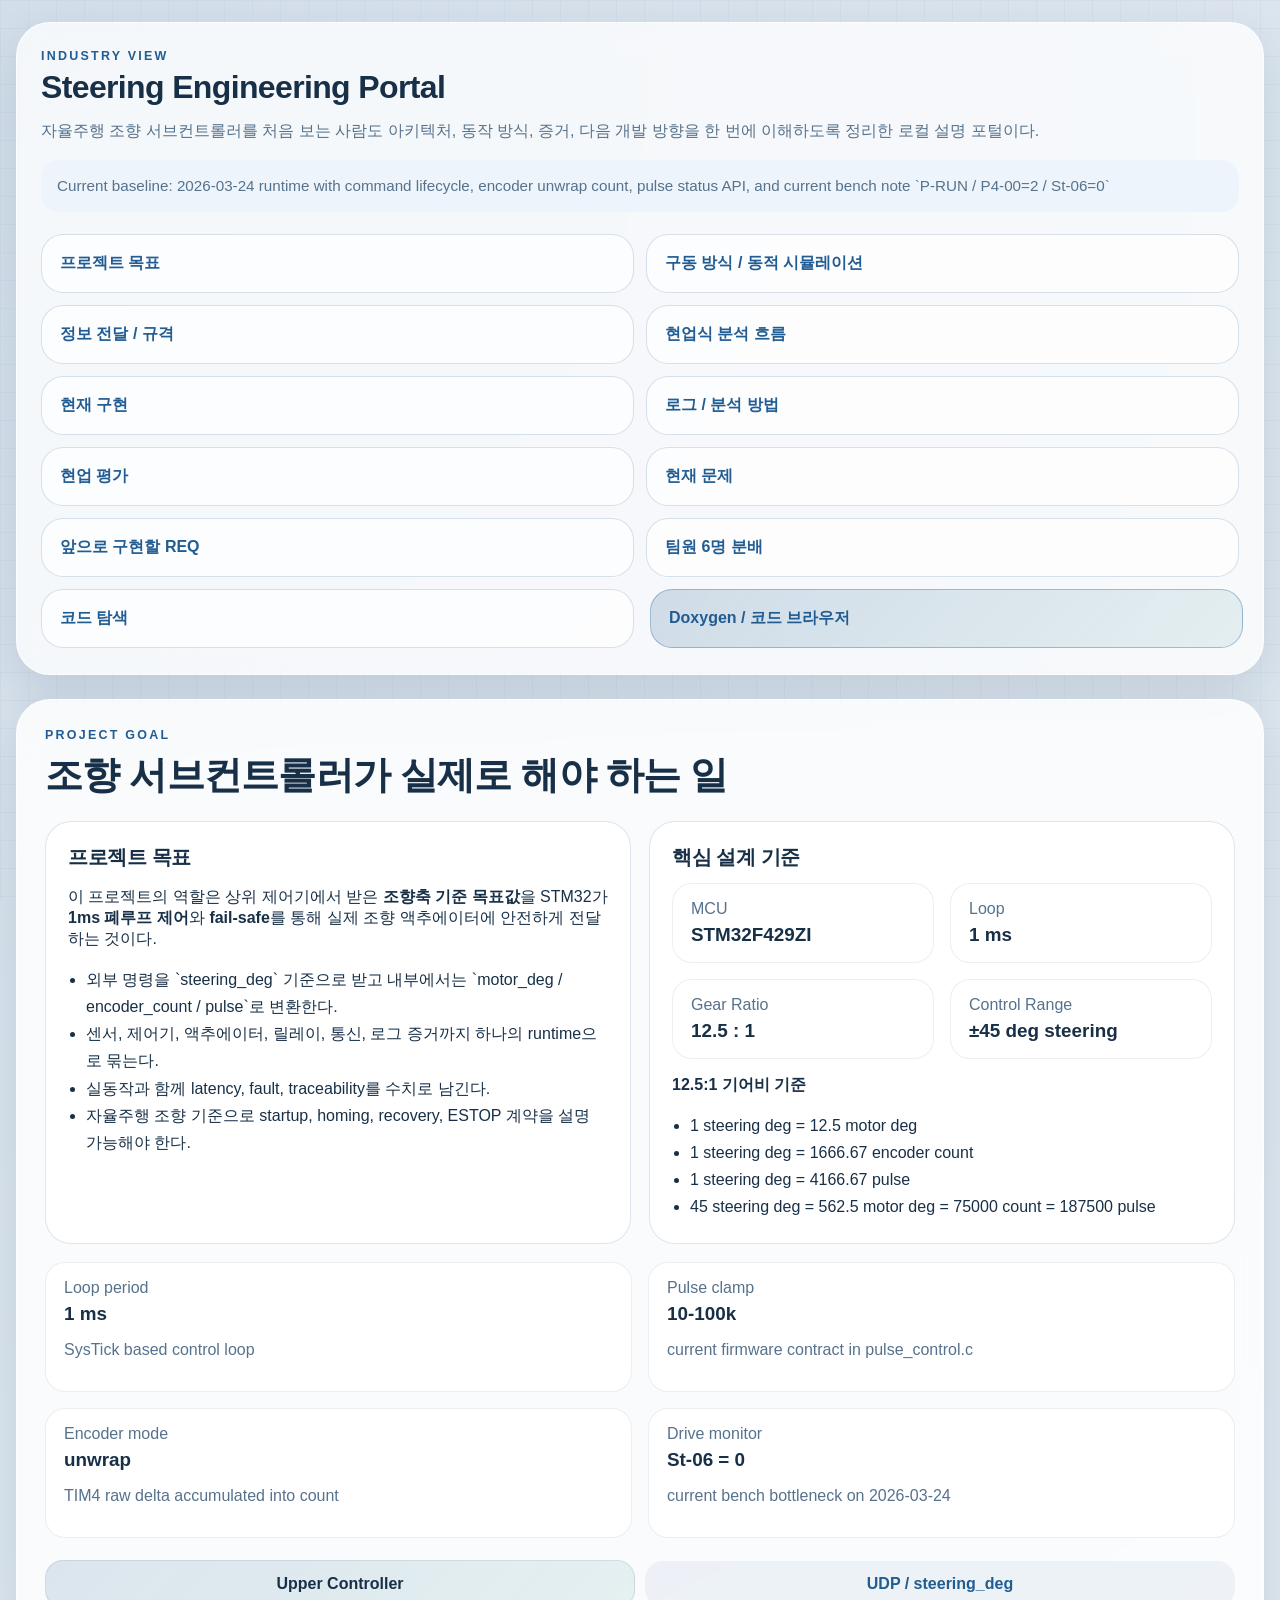
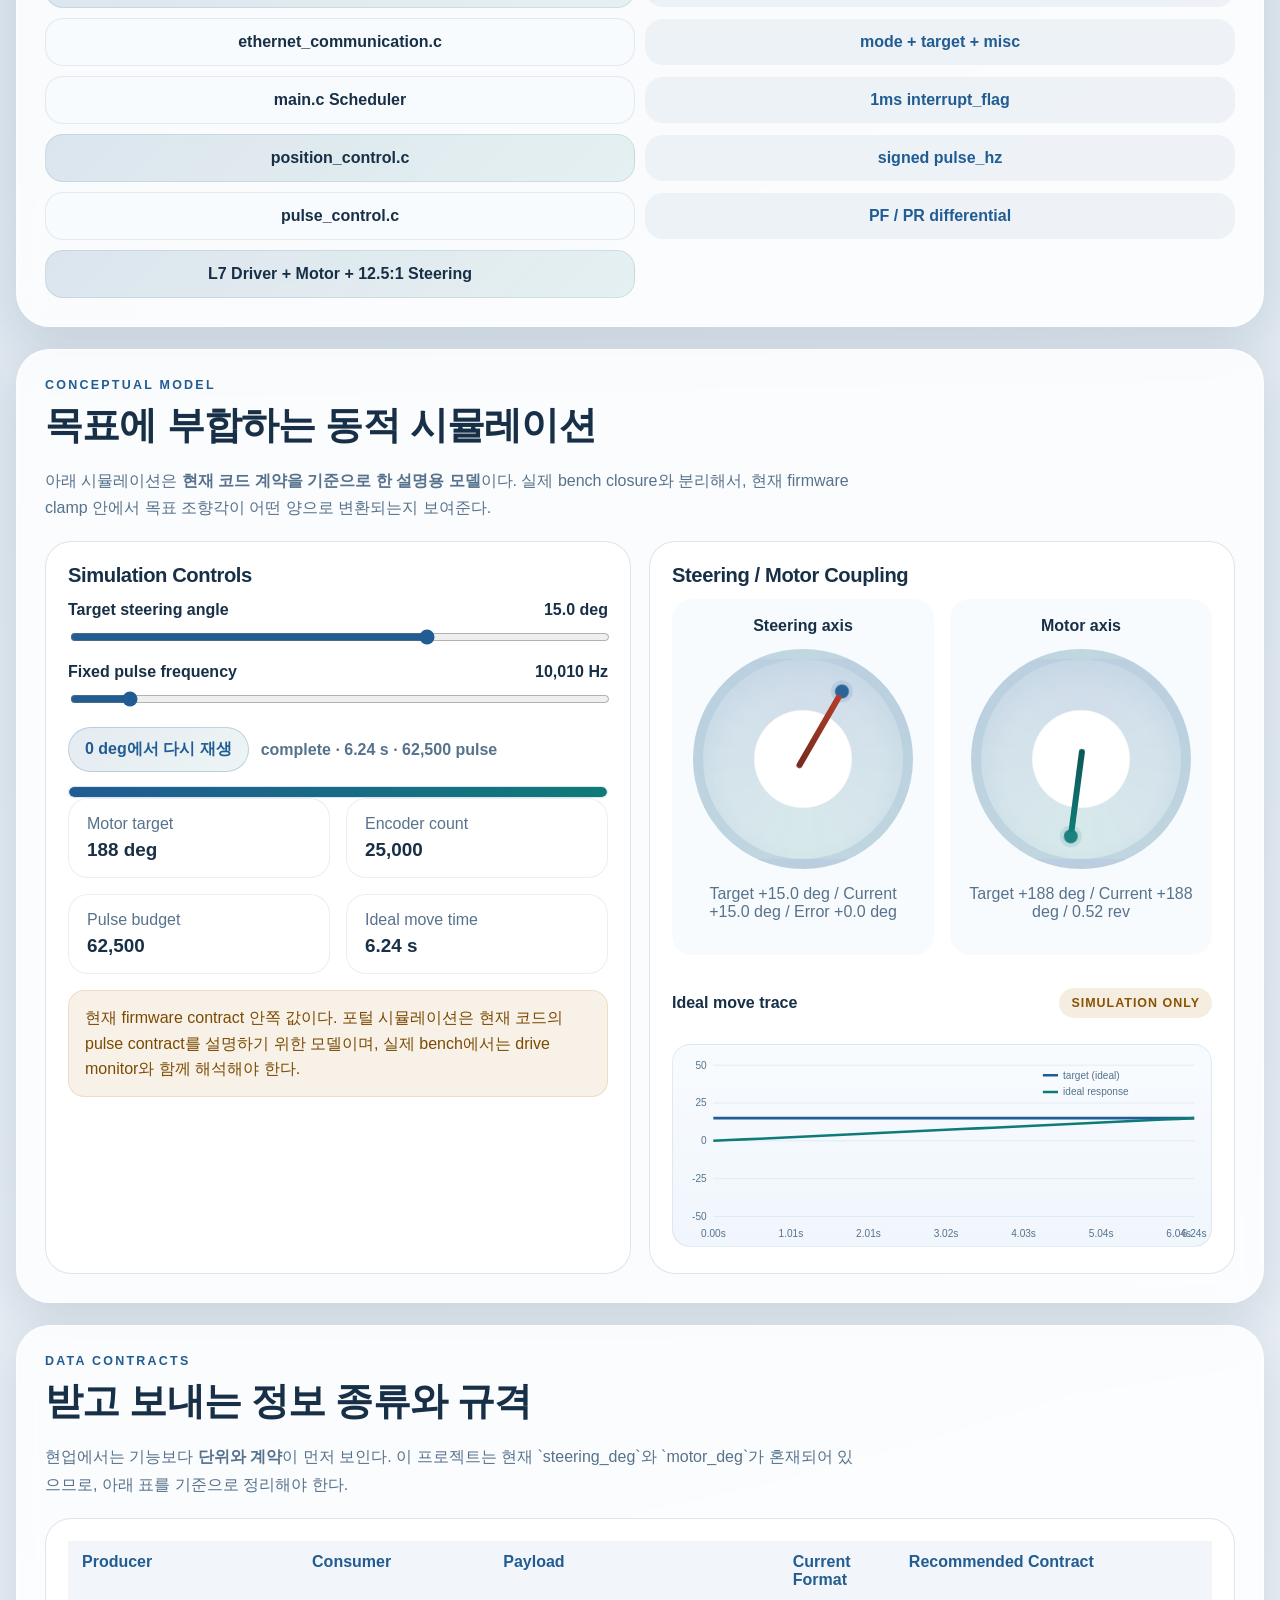
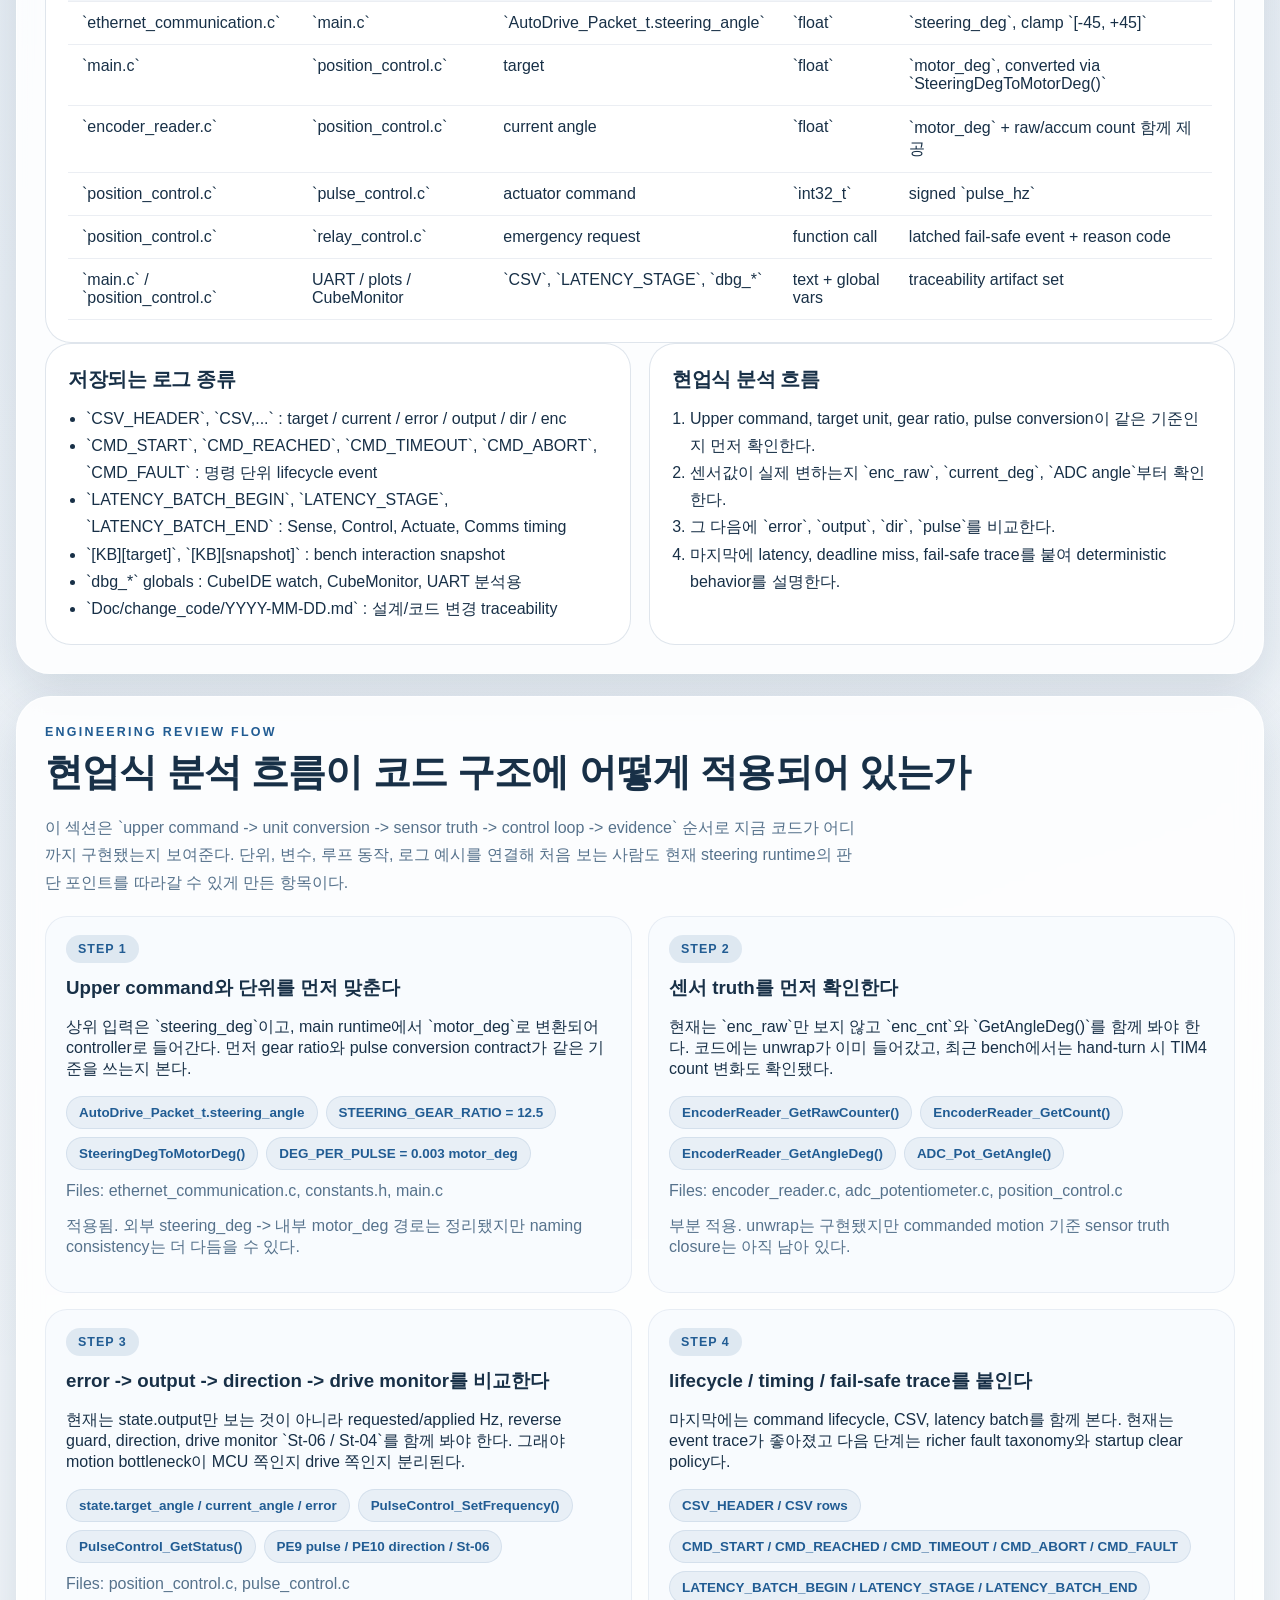
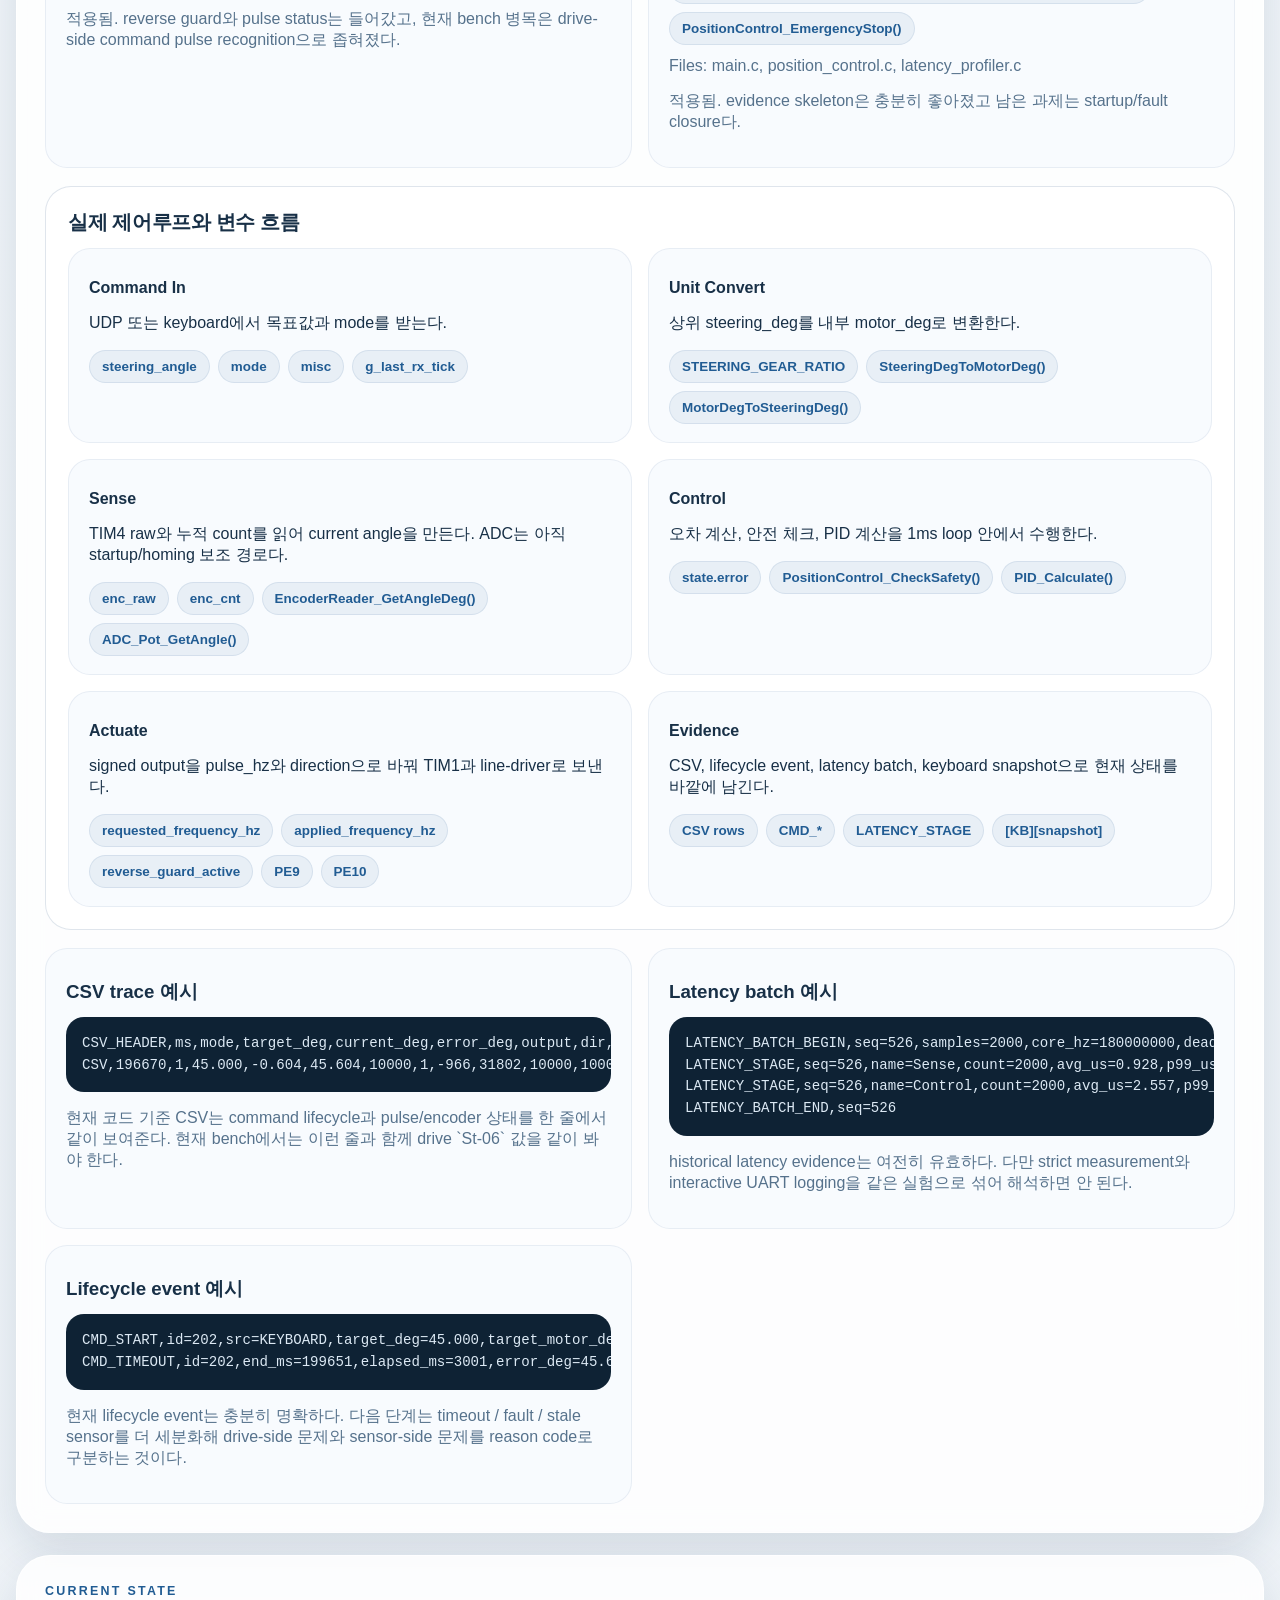
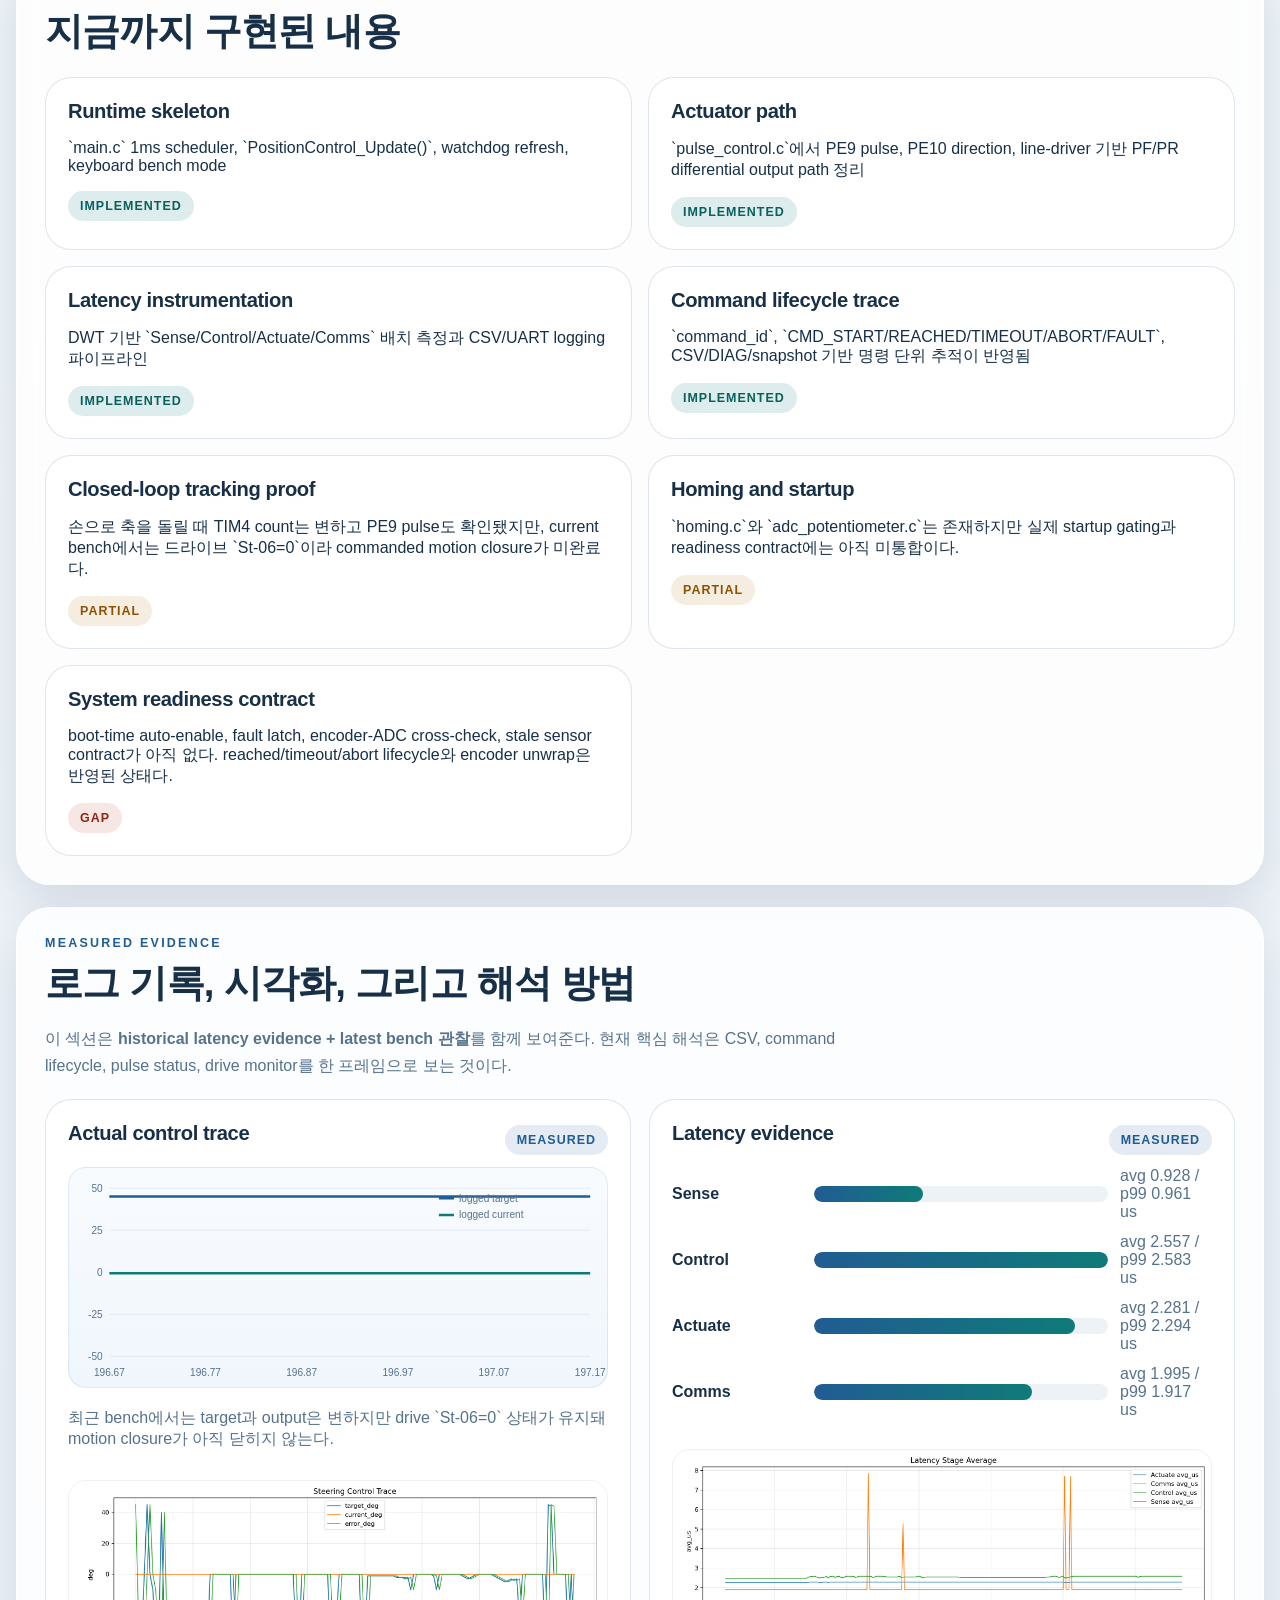
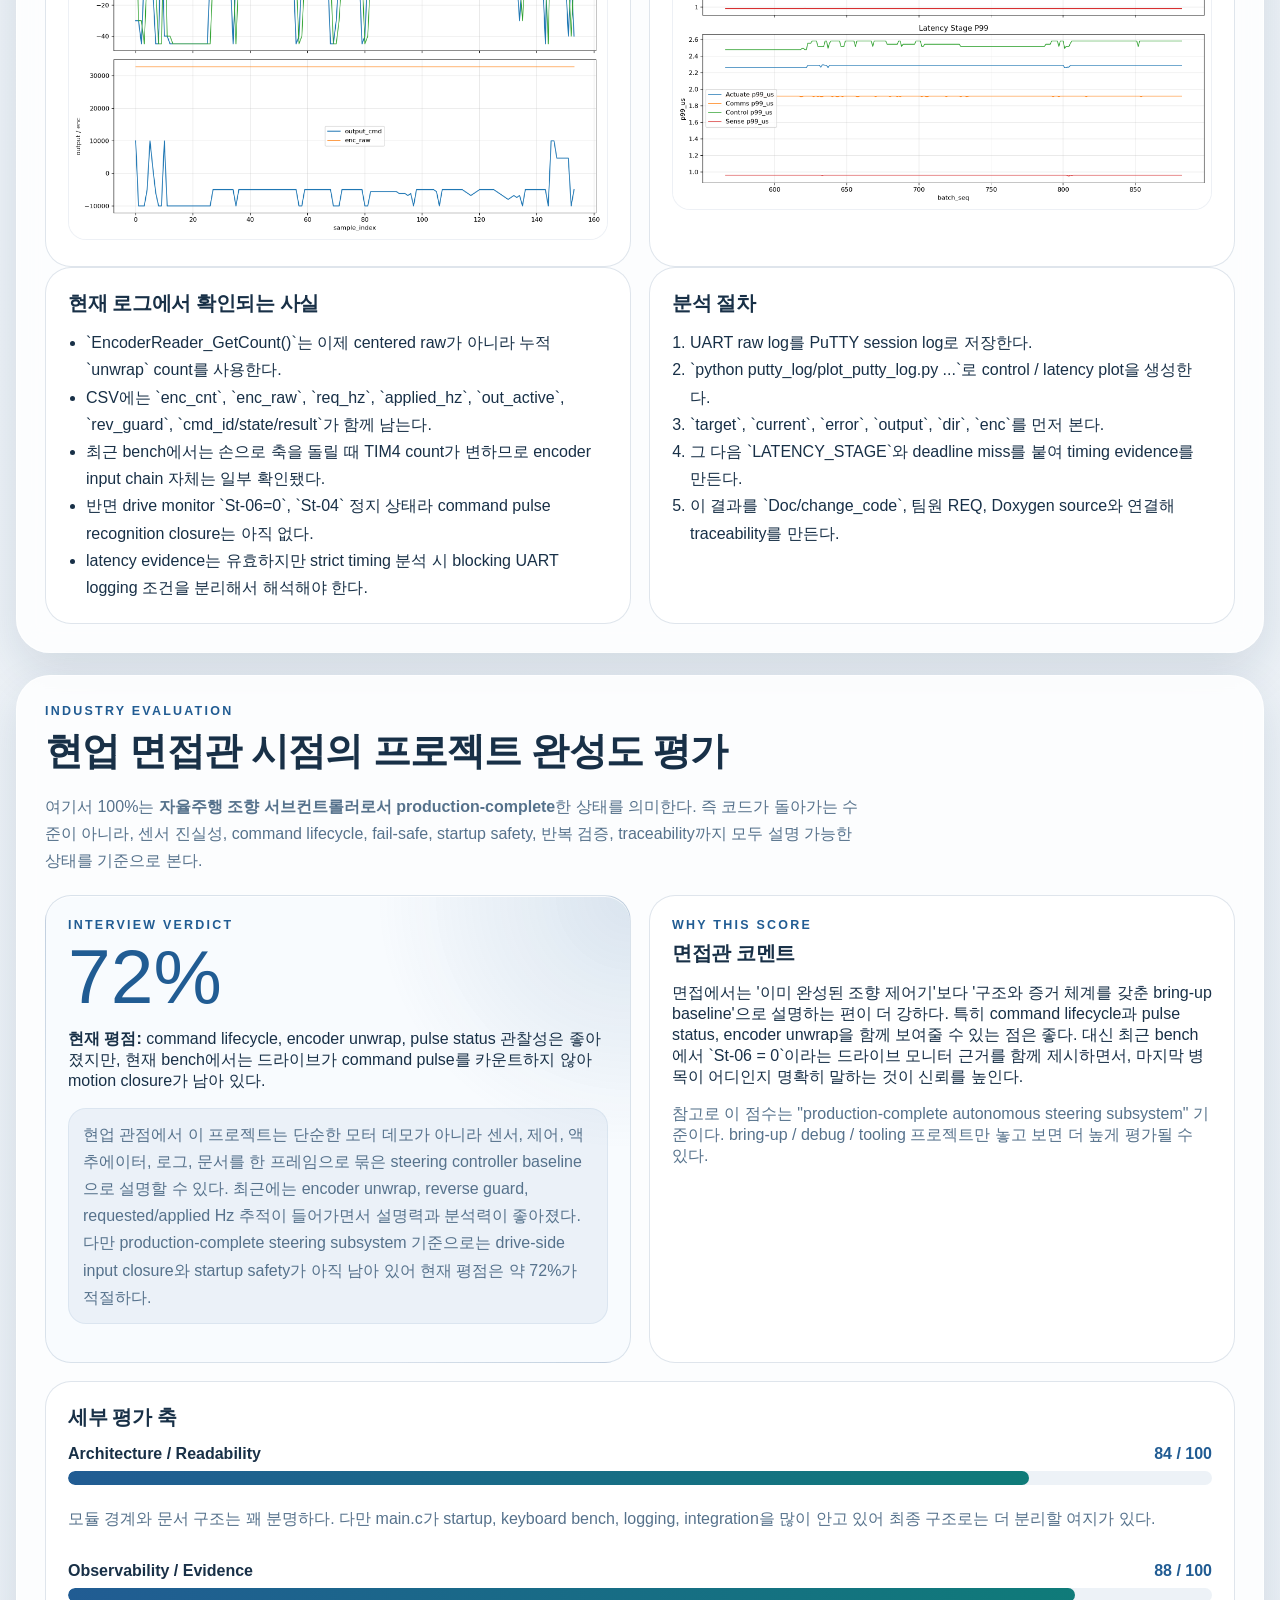
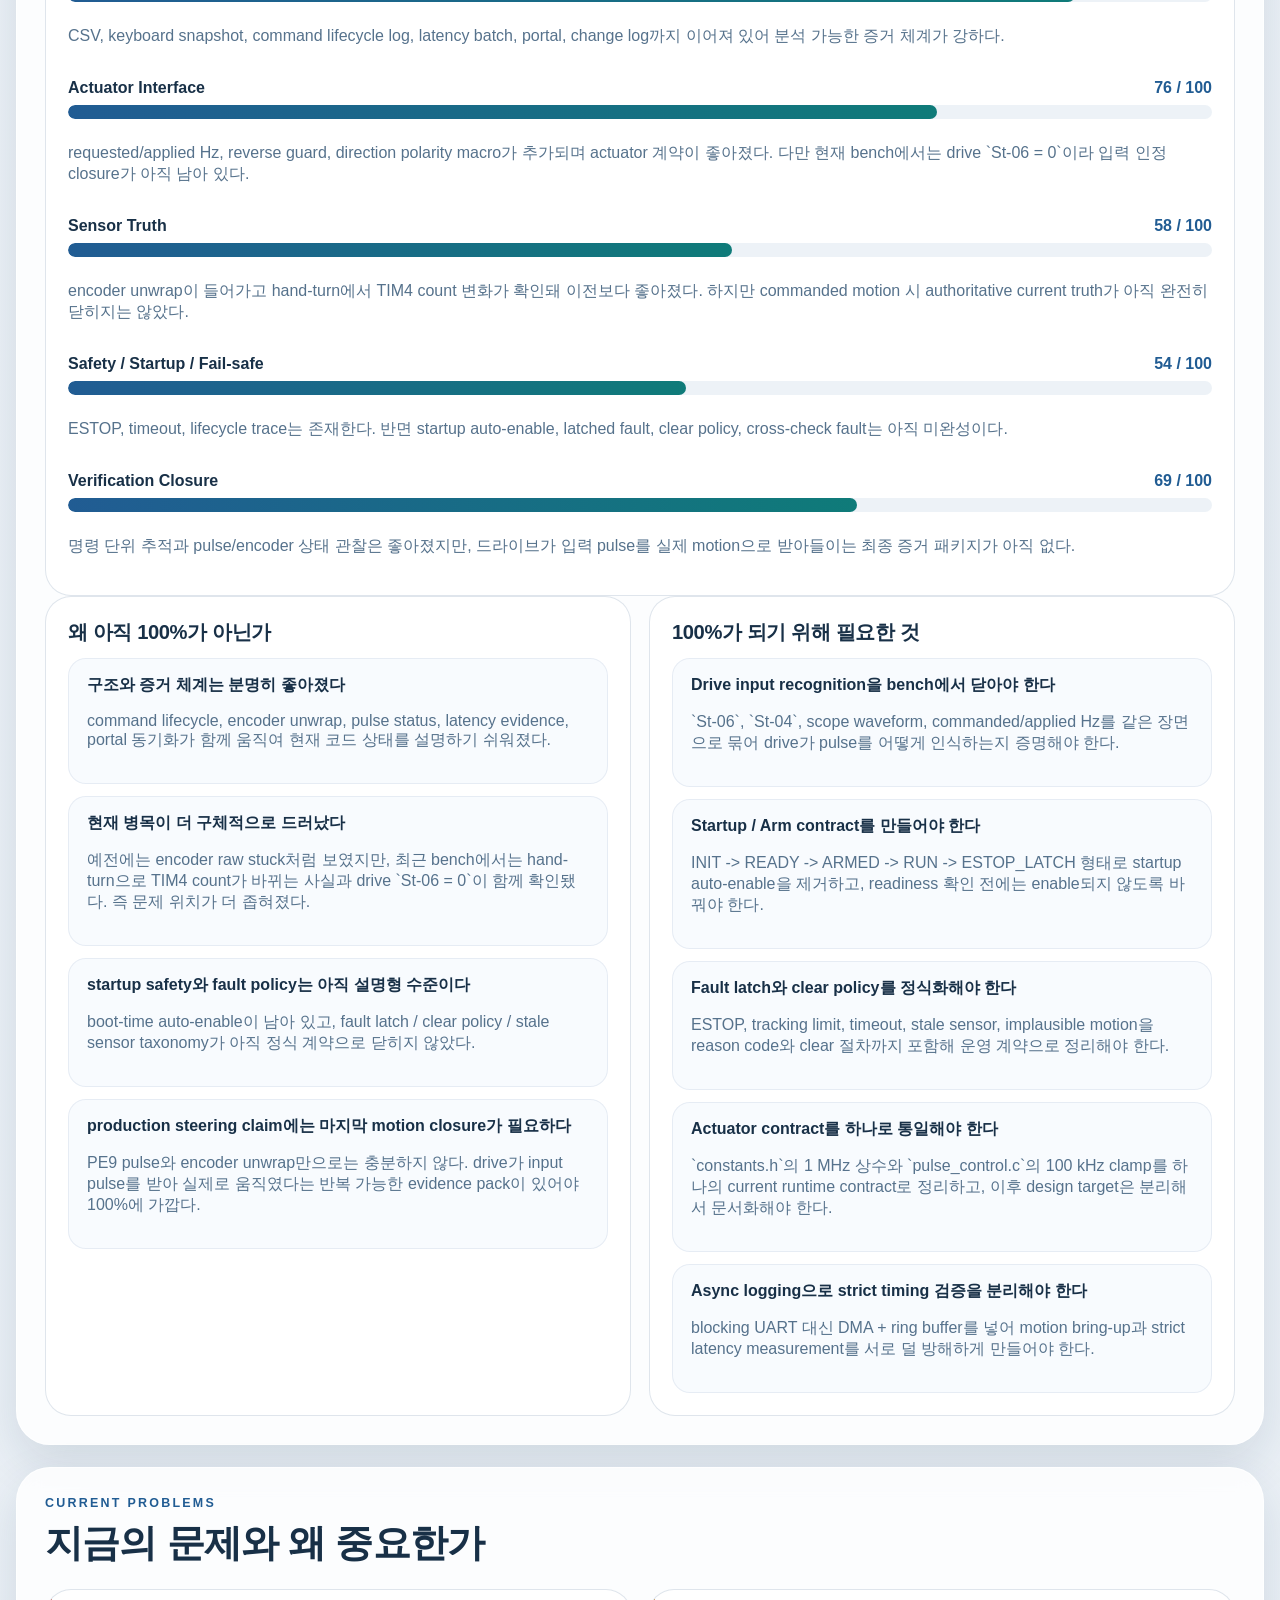
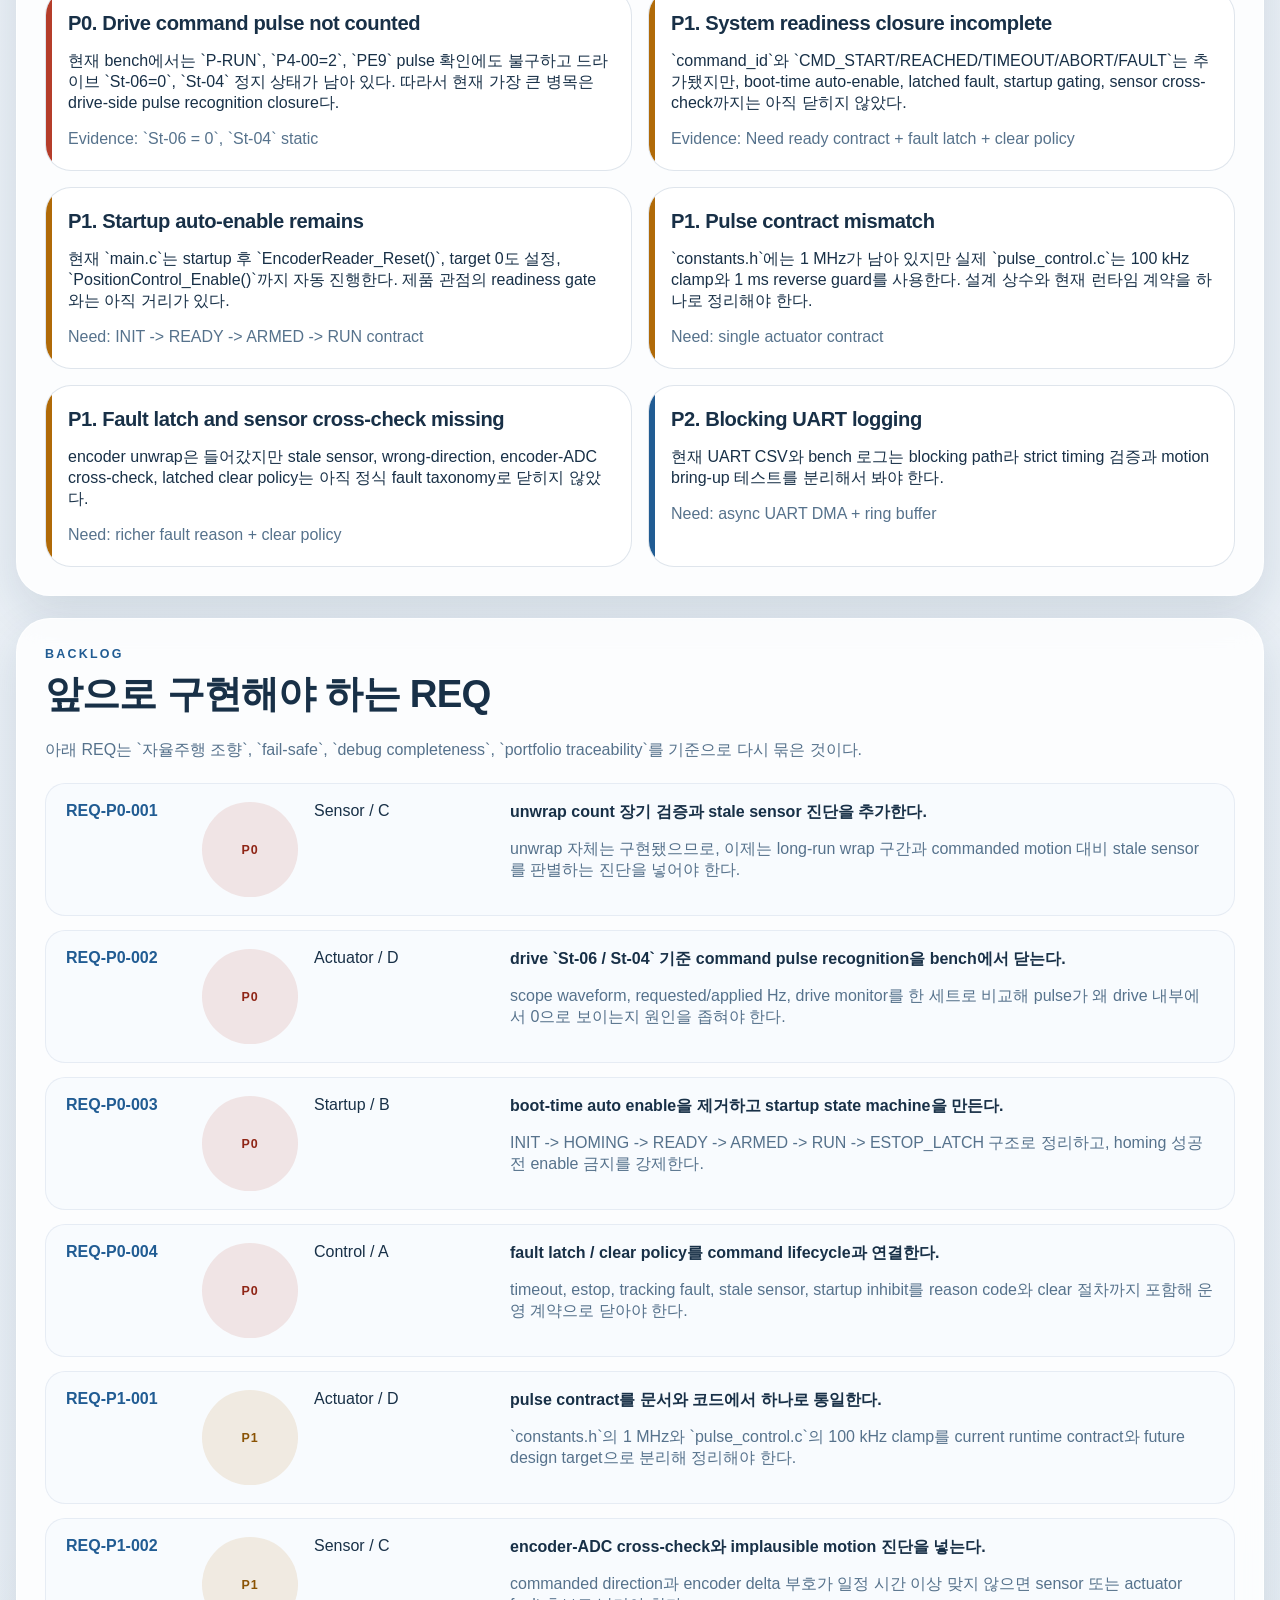
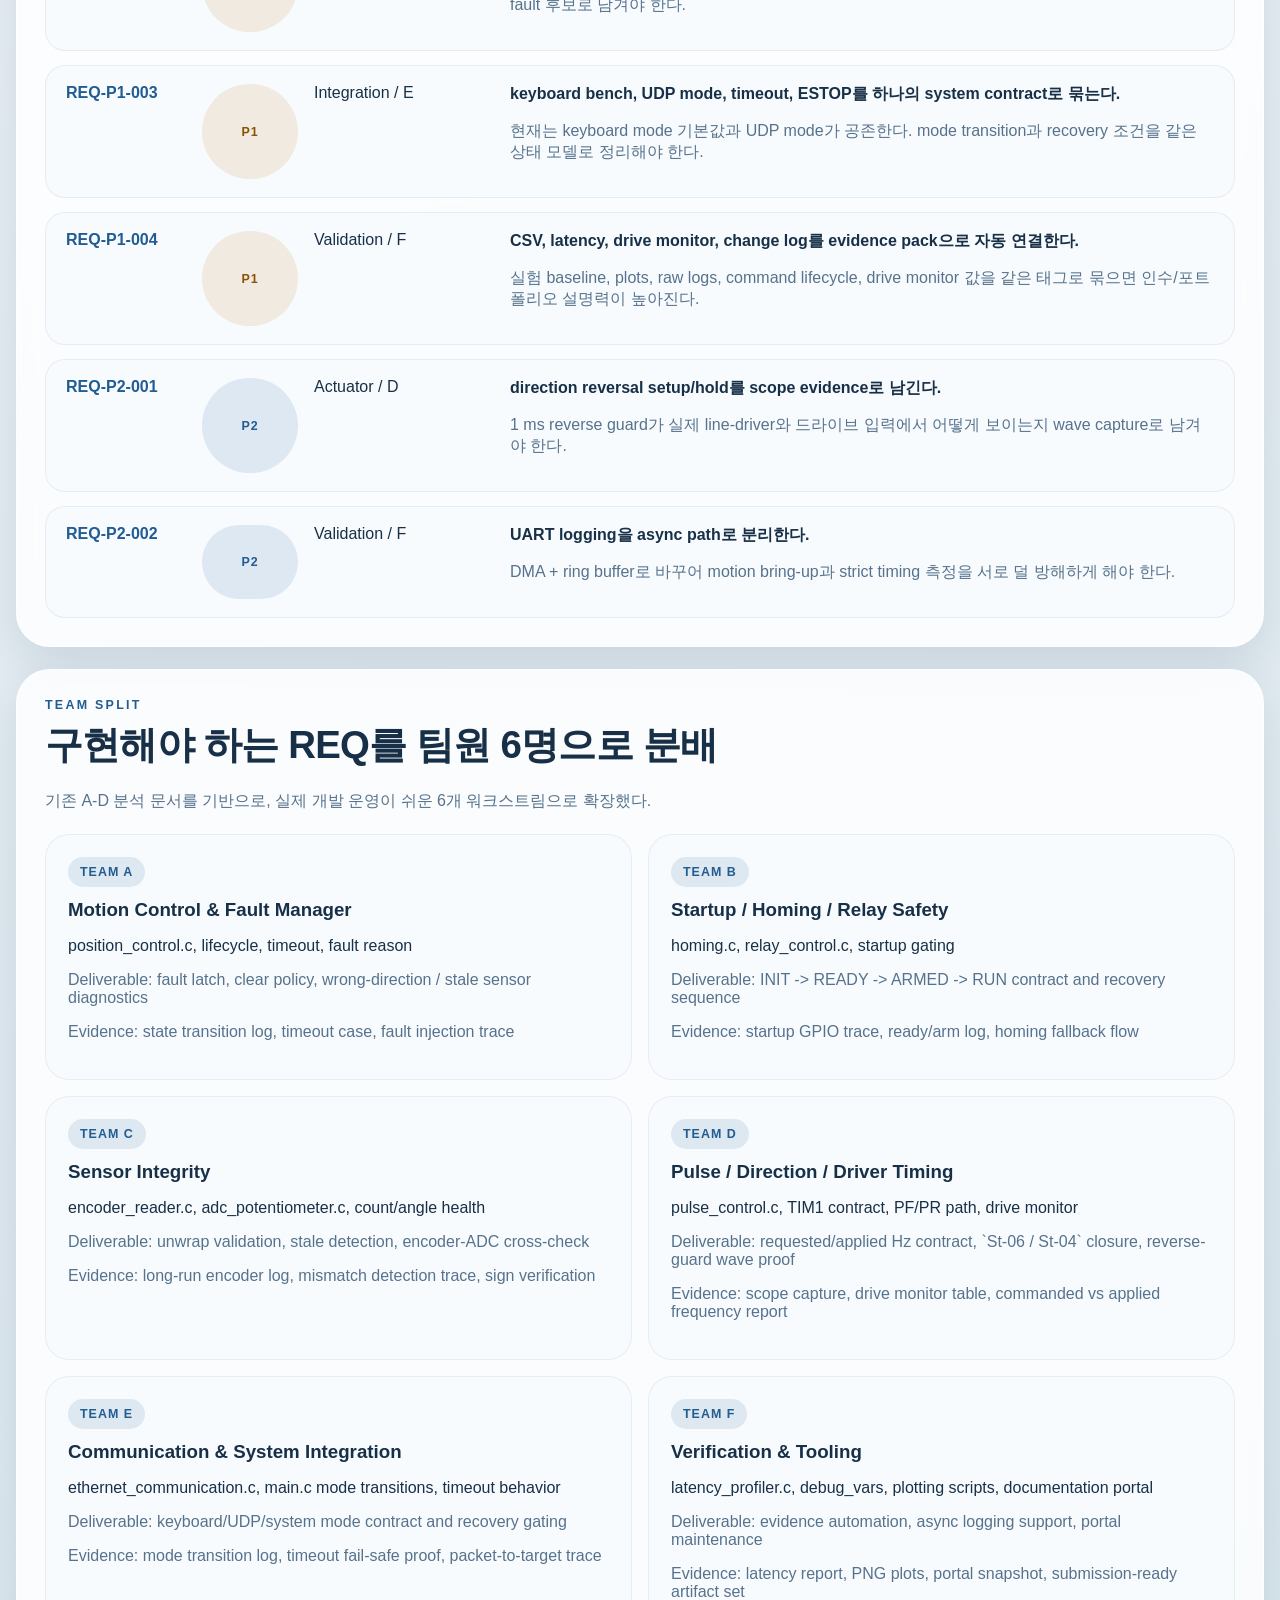
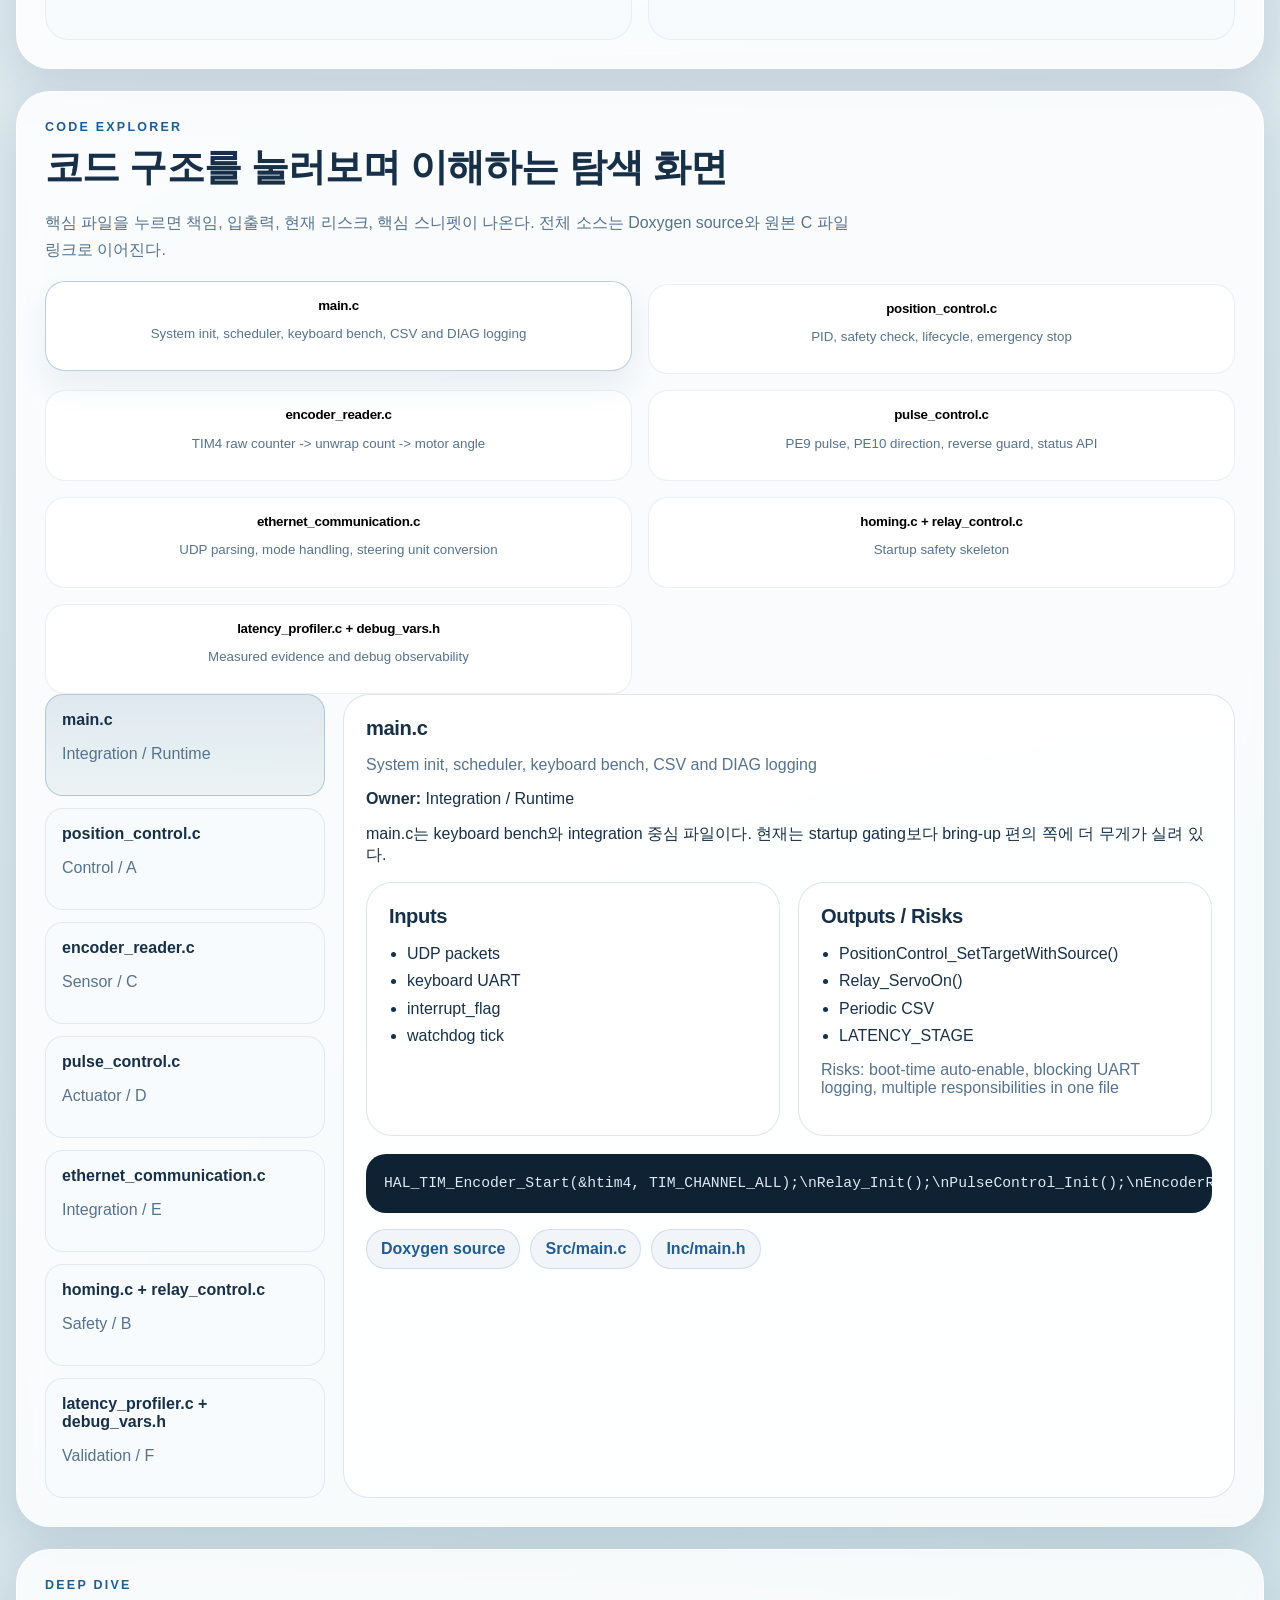
==== commit f9283a61: "chore: update steering gear ratio and sync runtime docs" ====
--- a/Doc/steering_portal/index.html
+++ b/Doc/steering_portal/index.html
@@ -17,7 +17,7 @@
           아키텍처, 동작 방식, 증거, 다음 개발 방향을 한 번에 이해하도록 정리한 로컬 설명 포털이다.
         </p>
         <p class="baseline">
-          Current baseline: no-homing command lifecycle runtime + `putty.log` + `26-03-15_0935`, Doxygen snapshot, runtime code on `feature/position_control`
+          Current baseline: 2026-03-24 runtime with command lifecycle, encoder unwrap count, pulse status API, and current bench note `P-RUN / P4-00=2 / St-06=0`
         </p>
       </div>
 
@@ -73,7 +73,7 @@
               </div>
               <div class="metric-box">
                 <span class="metric-label">Gear Ratio</span>
-                <strong>12 : 1</strong>
+                <strong>12.5 : 1</strong>
               </div>
               <div class="metric-box">
                 <span class="metric-label">Control Range</span>
@@ -81,12 +81,12 @@
               </div>
             </div>
             <div class="spec-note">
-              <p><strong>12:1 기어비 기준</strong></p>
+              <p><strong>12.5:1 기어비 기준</strong></p>
               <ul class="plain-list">
-                <li>1 steering deg = 12 motor deg</li>
-                <li>1 steering deg = 1600 encoder count</li>
-                <li>1 steering deg = 4000 pulse</li>
-                <li>45 steering deg = 540 motor deg = 72000 count = 180000 pulse</li>
+                <li>1 steering deg = 12.5 motor deg</li>
+                <li>1 steering deg = 1666.67 encoder count</li>
+                <li>1 steering deg = 4166.67 pulse</li>
+                <li>45 steering deg = 562.5 motor deg = 75000 count = 187500 pulse</li>
               </ul>
             </div>
           </article>
@@ -105,7 +105,7 @@
           <div class="flow-arrow">signed pulse_hz</div>
           <div class="flow-node">pulse_control.c</div>
           <div class="flow-arrow">PF / PR differential</div>
-          <div class="flow-node accent">L7 Driver + Motor + 12:1 Steering</div>
+          <div class="flow-node accent">L7 Driver + Motor + 12.5:1 Steering</div>
         </div>
       </section>
 
@@ -114,8 +114,8 @@
           <p class="eyebrow">Conceptual Model</p>
           <h2>목표에 부합하는 동적 시뮬레이션</h2>
           <p class="section-copy">
-            아래 시뮬레이션은 <strong>설명용 모델</strong>이다. 현재 실측 로그와 분리해서,
-            목표 조향각이 들어왔을 때 이상적인 fixed-speed move가 어떤 양으로 움직여야 하는지 보여준다.
+            아래 시뮬레이션은 <strong>현재 코드 계약을 기준으로 한 설명용 모델</strong>이다.
+            실제 bench closure와 분리해서, 현재 firmware clamp 안에서 목표 조향각이 어떤 양으로 변환되는지 보여준다.
           </p>
         </div>
 
@@ -131,9 +131,9 @@
 
             <label class="control-label" for="freq-slider">
               Fixed pulse frequency
-              <span id="freq-readout">100000 Hz</span>
+              <span id="freq-readout">10000 Hz</span>
             </label>
-            <input id="freq-slider" type="range" min="10000" max="500000" step="5000" value="100000">
+            <input id="freq-slider" type="range" min="10" max="100000" step="100" value="10000">
 
             <div class="sim-actions">
               <button type="button" id="replay-sim" class="sim-button">0 deg에서 다시 재생</button>
@@ -147,24 +147,24 @@
             <div class="metric-grid sim-metrics">
               <div class="metric-box">
                 <span class="metric-label">Motor target</span>
-                <strong id="motor-target-value">180 deg</strong>
+                <strong id="motor-target-value">188 deg</strong>
               </div>
               <div class="metric-box">
                 <span class="metric-label">Encoder count</span>
-                <strong id="encoder-target-value">24000</strong>
+                <strong id="encoder-target-value">25000</strong>
               </div>
               <div class="metric-box">
                 <span class="metric-label">Pulse budget</span>
-                <strong id="pulse-target-value">60000</strong>
+                <strong id="pulse-target-value">62500</strong>
               </div>
               <div class="metric-box">
                 <span class="metric-label">Ideal move time</span>
-                <strong id="time-target-value">0.60 s</strong>
+                <strong id="time-target-value">6.25 s</strong>
               </div>
             </div>
 
             <div class="status-banner" id="freq-status">
-              현재 firmware clamp는 100000 Hz다. 100000 Hz 초과는 설계 목표일 뿐, 현재 코드로는 그대로 재현되지 않는다.
+              현재 firmware contract는 10 ~ 100000 Hz clamp와 1 ms reverse guard를 가진다.
             </div>
           </article>
 
@@ -185,7 +185,7 @@
                   <div class="dial-target motor-target" id="motor-target-marker"></div>
                   <div class="dial-needle motor-needle" id="motor-needle"></div>
                 </div>
-                <p id="motor-caption" class="dial-caption">Target +180 deg / Current 0 deg</p>
+                <p id="motor-caption" class="dial-caption">Target +187.5 deg / Current 0 deg</p>
               </div>
             </div>
 
@@ -343,17 +343,17 @@
           </article>
           <article class="status-card partial">
             <h3>Closed-loop tracking proof</h3>
-            <p>코드 구조는 존재하지만 latest logs에서 encoder/current가 움직이지 않아 실증은 미완료</p>
+            <p>손으로 축을 돌릴 때 TIM4 count는 변하고 PE9 pulse도 확인됐지만, current bench에서는 드라이브 `St-06=0`이라 commanded motion closure가 미완료다.</p>
             <span class="state-tag">partial</span>
           </article>
           <article class="status-card partial">
             <h3>Homing and startup</h3>
-            <p>`homing.c`와 `adc_potentiometer.c`는 존재하지만 실제 startup state machine에는 미통합</p>
+            <p>`homing.c`와 `adc_potentiometer.c`는 존재하지만 실제 startup gating과 readiness contract에는 아직 미통합이다.</p>
             <span class="state-tag">partial</span>
           </article>
           <article class="status-card risk">
             <h3>System readiness contract</h3>
-            <p>boot-time auto-enable, fault latch, unwrap, encoder-ADC cross-check contract가 아직 없다. reached/timeout/abort lifecycle는 1차 반영됨</p>
+            <p>boot-time auto-enable, fault latch, encoder-ADC cross-check, stale sensor contract가 아직 없다. reached/timeout/abort lifecycle와 encoder unwrap은 반영된 상태다.</p>
             <span class="state-tag">gap</span>
           </article>
         </div>
@@ -364,8 +364,8 @@
           <p class="eyebrow">Measured Evidence</p>
           <h2>로그 기록, 시각화, 그리고 해석 방법</h2>
           <p class="section-copy">
-            이 섹션은 <strong>실측 로그 기반</strong>이다. 아래 해석은 `putty.log`, `26-03-15_0935`,
-            `plot_putty_log.py`, 생성된 PNG를 기준으로 작성했다.
+            이 섹션은 <strong>historical latency evidence + latest bench 관찰</strong>를 함께 보여준다.
+            현재 핵심 해석은 CSV, command lifecycle, pulse status, drive monitor를 한 프레임으로 보는 것이다.
           </p>
         </div>
 
@@ -377,7 +377,7 @@
             </div>
             <svg id="actual-trace" viewBox="0 0 640 260" class="trace-svg" aria-label="Measured steering response chart"></svg>
             <p class="caption">
-              실제 latest run에서는 target은 바뀌지만 `current_deg`가 0 부근에 고정되고 `enc_raw`가 한 값으로만 남는다.
+              최근 bench에서는 target과 output은 변하지만 drive `St-06=0` 상태가 유지돼 motion closure가 아직 닫히지 않는다.
             </p>
             <img class="plot-image" src="../../putty_log/plots/control_trace.png" alt="Control trace plot generated from PuTTY log">
           </article>
@@ -396,11 +396,11 @@
           <article class="card">
             <h3>현재 로그에서 확인되는 사실</h3>
             <ul class="plain-list">
-              <li>control samples 154개에서 `enc_raw` unique 값이 1개뿐이라 current feedback path가 검증되지 않았다.</li>
-              <li>대신 `CMD_START/REACHED/TIMEOUT/ABORT/FAULT` 이벤트가 추가되어 명령 단위 추적 기반은 갖춰졌다.</li>
-              <li>`DIR`은 로그상 0/1로 변하므로 MCU 내부 direction GPIO는 바뀌고 있다.</li>
-              <li>latency는 대체로 낮지만 interactive logging 구간에서 Comms max가 12 ms 이상 튀는 outlier가 있다.</li>
-              <li>deadline miss는 전체 220 batch 중 non-zero batch가 존재하므로 strict real-time claim에는 조건 설명이 필요하다.</li>
+              <li>`EncoderReader_GetCount()`는 이제 centered raw가 아니라 누적 `unwrap` count를 사용한다.</li>
+              <li>CSV에는 `enc_cnt`, `enc_raw`, `req_hz`, `applied_hz`, `out_active`, `rev_guard`, `cmd_id/state/result`가 함께 남는다.</li>
+              <li>최근 bench에서는 손으로 축을 돌릴 때 TIM4 count가 변하므로 encoder input chain 자체는 일부 확인됐다.</li>
+              <li>반면 drive monitor `St-06=0`, `St-04` 정지 상태라 command pulse recognition closure는 아직 없다.</li>
+              <li>latency evidence는 유효하지만 strict timing 분석 시 blocking UART logging 조건을 분리해서 해석해야 한다.</li>
             </ul>
           </article>
 
@@ -457,12 +457,12 @@
 
         <div class="issue-grid">
           <article class="issue-card critical">
-            <h3>P0. Encoder feedback stuck</h3>
-            <p>
-              latest measured logs에서 `enc_raw`가 `32769`로 고정된다.
-              따라서 현재 상태는 “closed-loop steering validated”라고 부를 수 없다.
-            </p>
-            <span class="evidence">Evidence: unique encoder values = 1</span>
+            <h3>P0. Drive command pulse not counted</h3>
+            <p>
+              현재 bench에서는 `P-RUN`, `P4-00=2`, `PE9` pulse 확인에도 불구하고 드라이브 `St-06=0`, `St-04` 정지 상태가 남아 있다.
+              따라서 현재 가장 큰 병목은 drive-side pulse recognition closure다.
+            </p>
+            <span class="evidence">Evidence: `St-06 = 0`, `St-04` static</span>
           </article>
 
           <article class="issue-card warning">
@@ -475,39 +475,37 @@
           </article>
 
           <article class="issue-card warning">
-            <h3>P1. 16-bit unwrap missing</h3>
-            <p>
-              `±45 deg steering`를 커버하려면 `±72000 count`가 필요한데,
-              현재 centered 16-bit raw 방식은 full range 보장이 어렵다.
-            </p>
-            <span class="evidence">Need: accum_count / wrap tracking</span>
+            <h3>P1. Startup auto-enable remains</h3>
+            <p>
+              현재 `main.c`는 startup 후 `EncoderReader_Reset()`, target 0도 설정, `PositionControl_Enable()`까지 자동 진행한다.
+              제품 관점의 readiness gate와는 아직 거리가 있다.
+            </p>
+            <span class="evidence">Need: INIT -> READY -> ARMED -> RUN contract</span>
           </article>
 
           <article class="issue-card warning">
-            <h3>P1. Boot-time auto enable</h3>
-            <p>
-              main runtime에서 homing/state validation 없이 enable까지 자동 진행되어
-              startup safety 설명이 약하다.
-            </p>
-            <span class="evidence">Need: startup state machine + arm contract</span>
+            <h3>P1. Pulse contract mismatch</h3>
+            <p>
+              `constants.h`에는 1 MHz가 남아 있지만 실제 `pulse_control.c`는 100 kHz clamp와 1 ms reverse guard를 사용한다.
+              설계 상수와 현재 런타임 계약을 하나로 정리해야 한다.
+            </p>
+            <span class="evidence">Need: single actuator contract</span>
           </article>
 
           <article class="issue-card warning">
-            <h3>P1. Output capability mismatch</h3>
-            <p>
-              constants에는 1 MHz가 있지만 실제 `pulse_control.c`는 100 kHz clamp,
-              bench discussion에서는 500 kHz fixed move를 원한다. 계약을 하나로 정리해야 한다.
-            </p>
-            <span class="evidence">Need: single actuator contract</span>
+            <h3>P1. Fault latch and sensor cross-check missing</h3>
+            <p>
+              encoder unwrap은 들어갔지만 stale sensor, wrong-direction, encoder-ADC cross-check, latched clear policy는 아직 정식 fault taxonomy로 닫히지 않았다.
+            </p>
+            <span class="evidence">Need: richer fault reason + clear policy</span>
           </article>
 
           <article class="issue-card advisory">
-            <h3>P2. Fail-safe traceability gap</h3>
-            <p>
-              ESTOP, comm timeout, sensor fault, startup inhibit, recovery clear 조건이
-              fault taxonomy와 event log로 완전히 묶여 있지 않다.
-            </p>
-            <span class="evidence">Need: latched fault + clear policy + timestamps</span>
+            <h3>P2. Blocking UART logging</h3>
+            <p>
+              현재 UART CSV와 bench 로그는 blocking path라 strict timing 검증과 motion bring-up 테스트를 분리해서 봐야 한다.
+            </p>
+            <span class="evidence">Need: async UART DMA + ring buffer</span>
           </article>
         </div>
       </section>
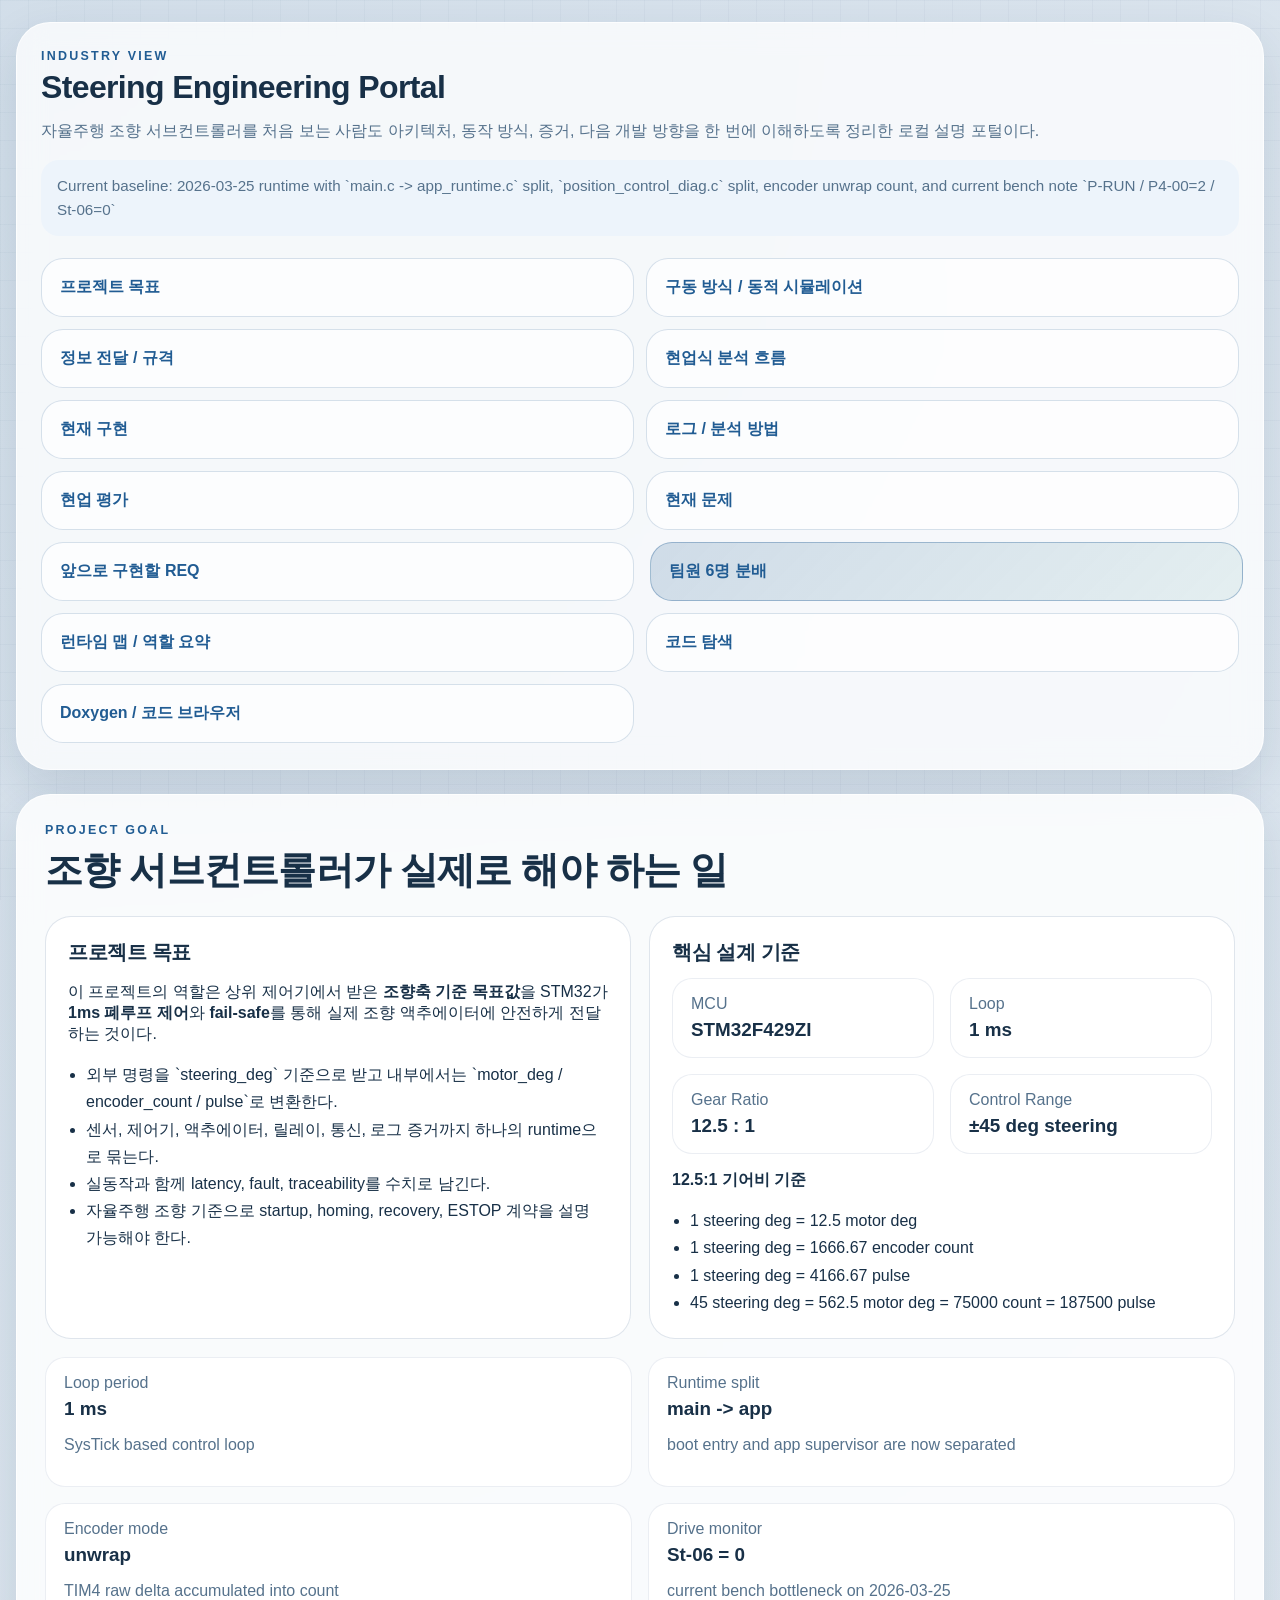
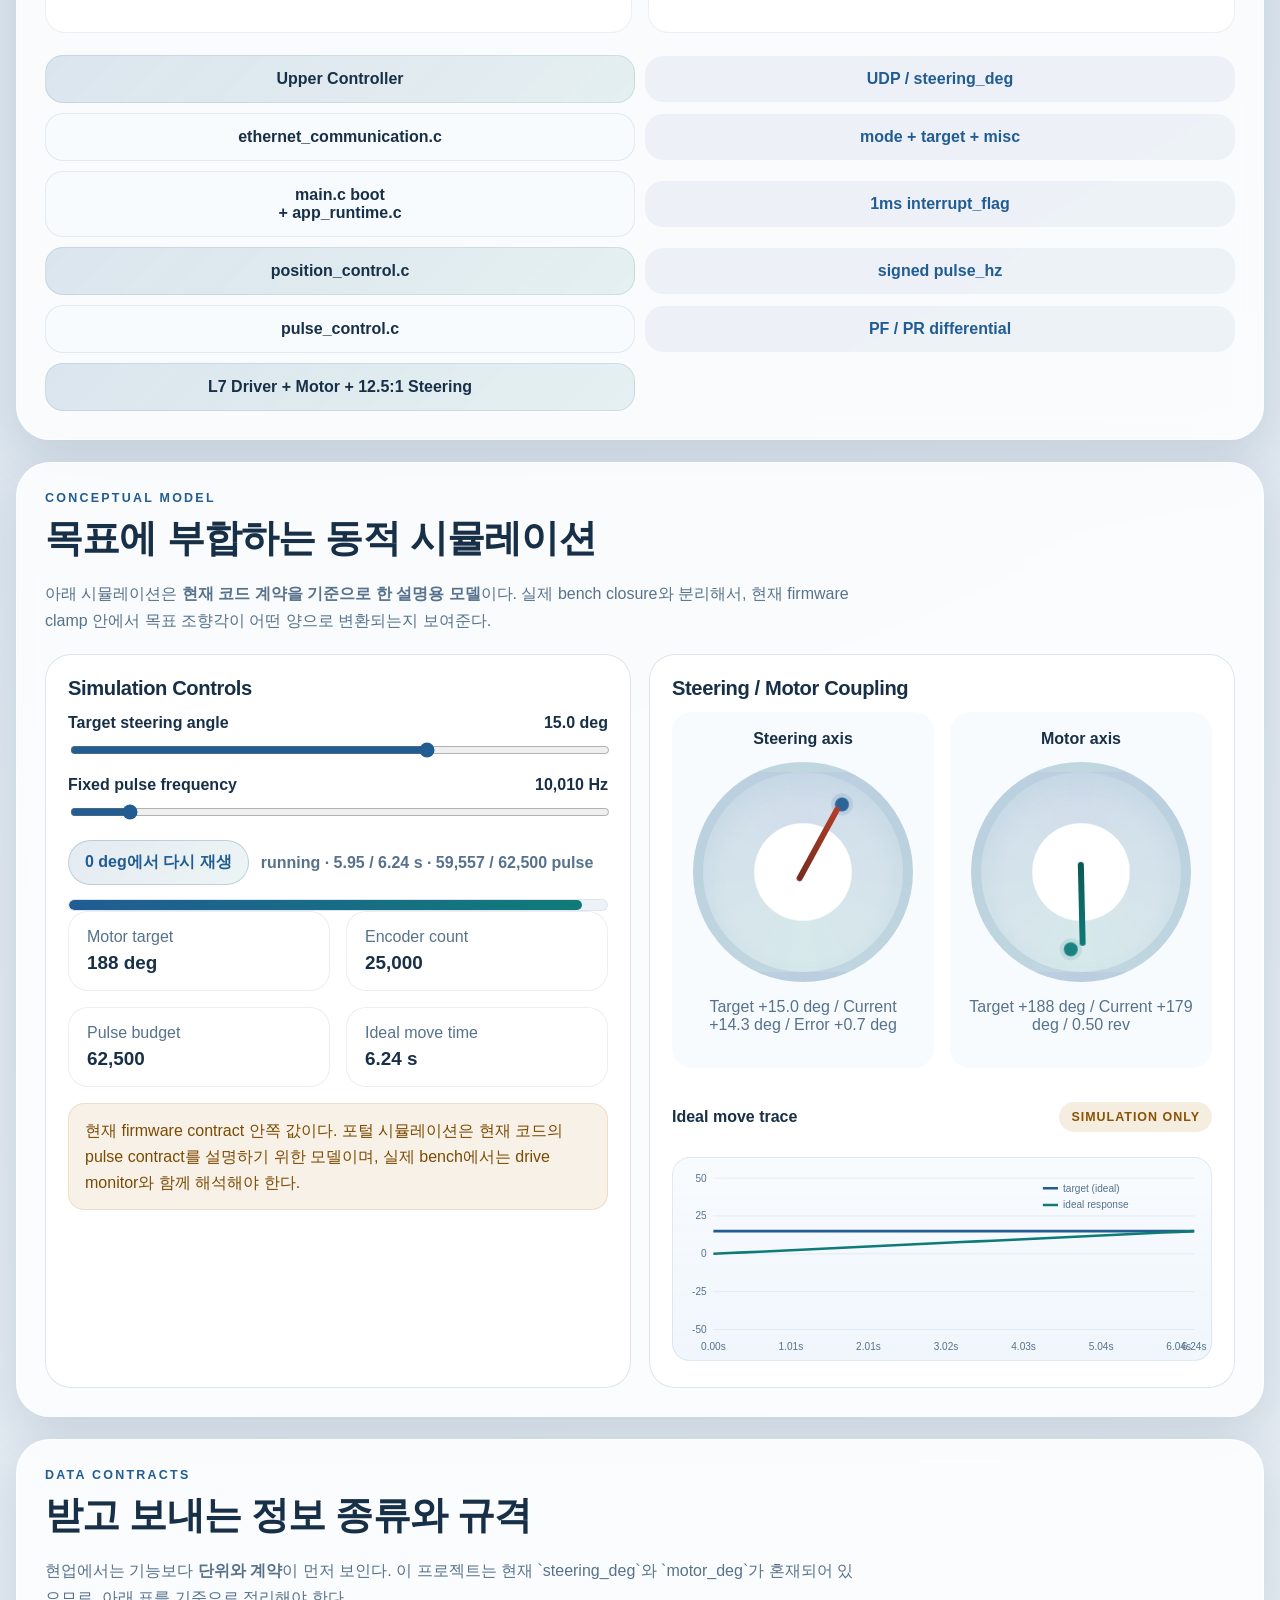
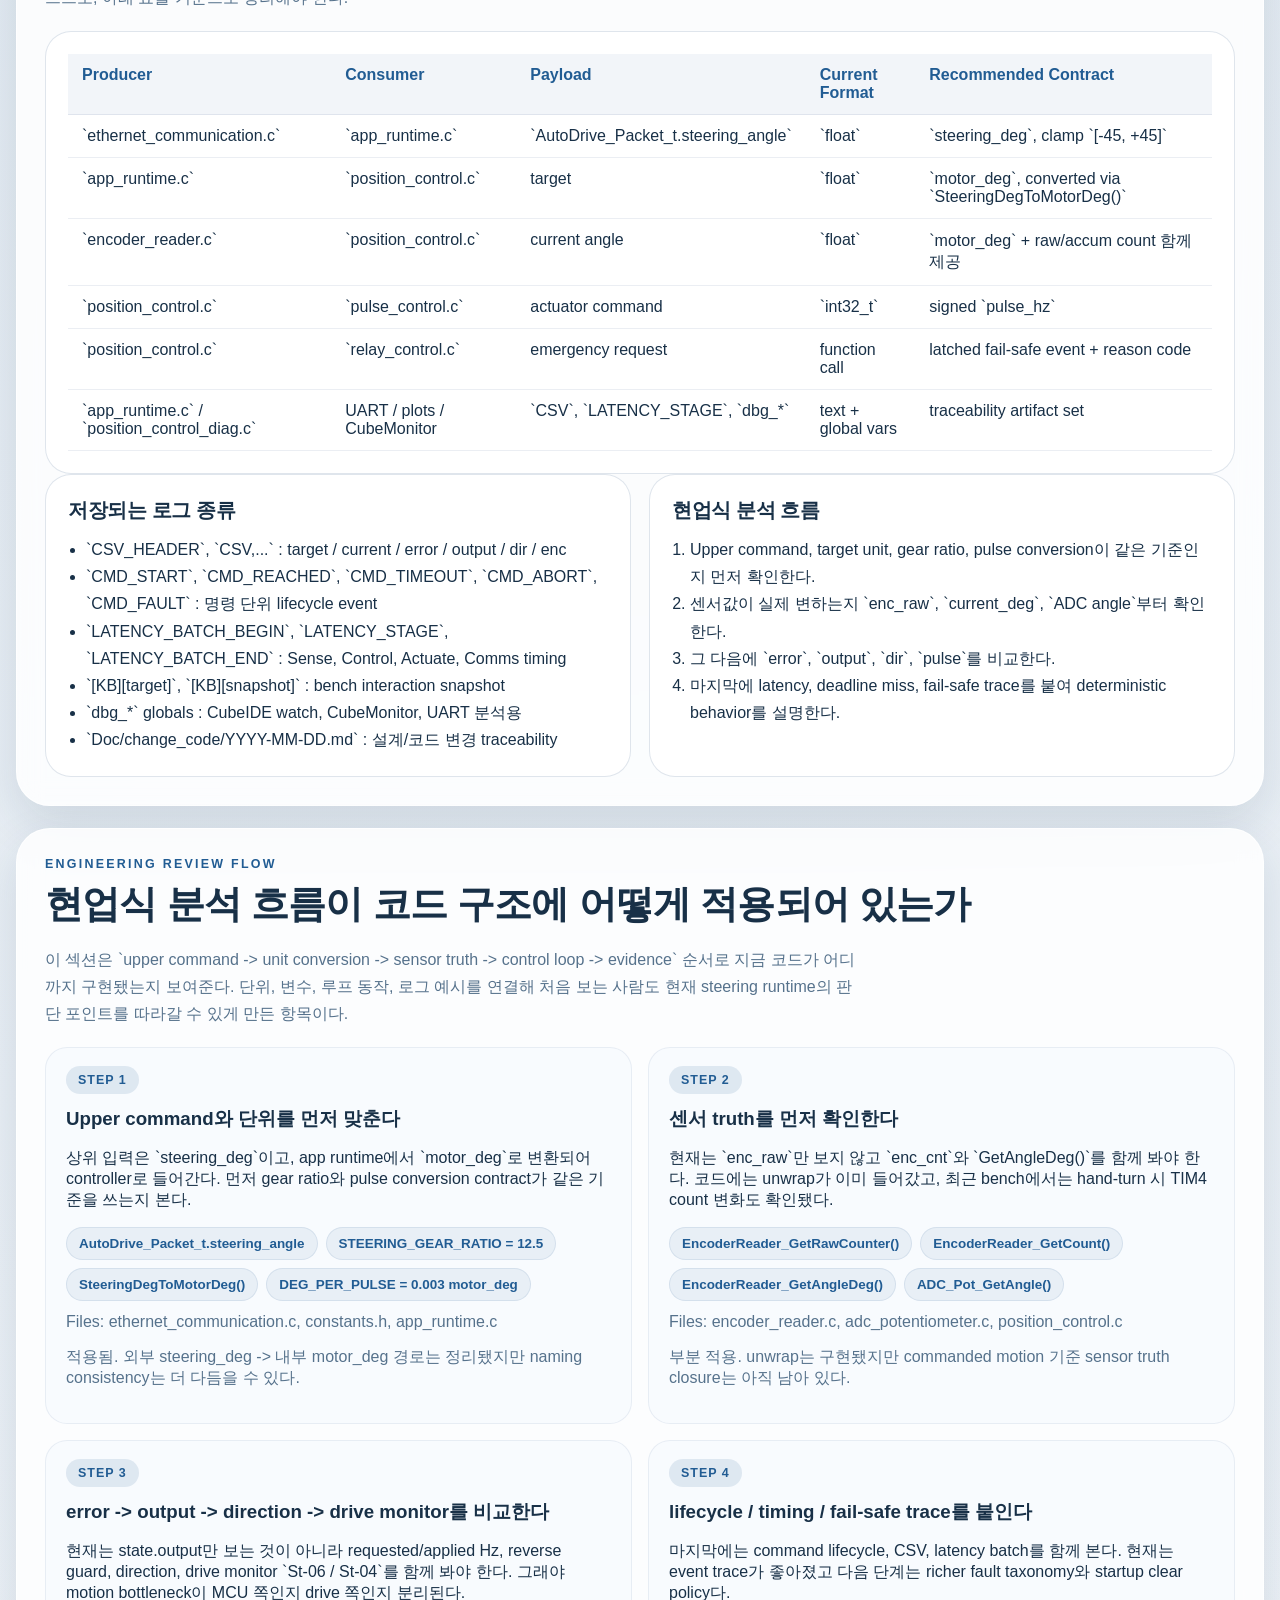
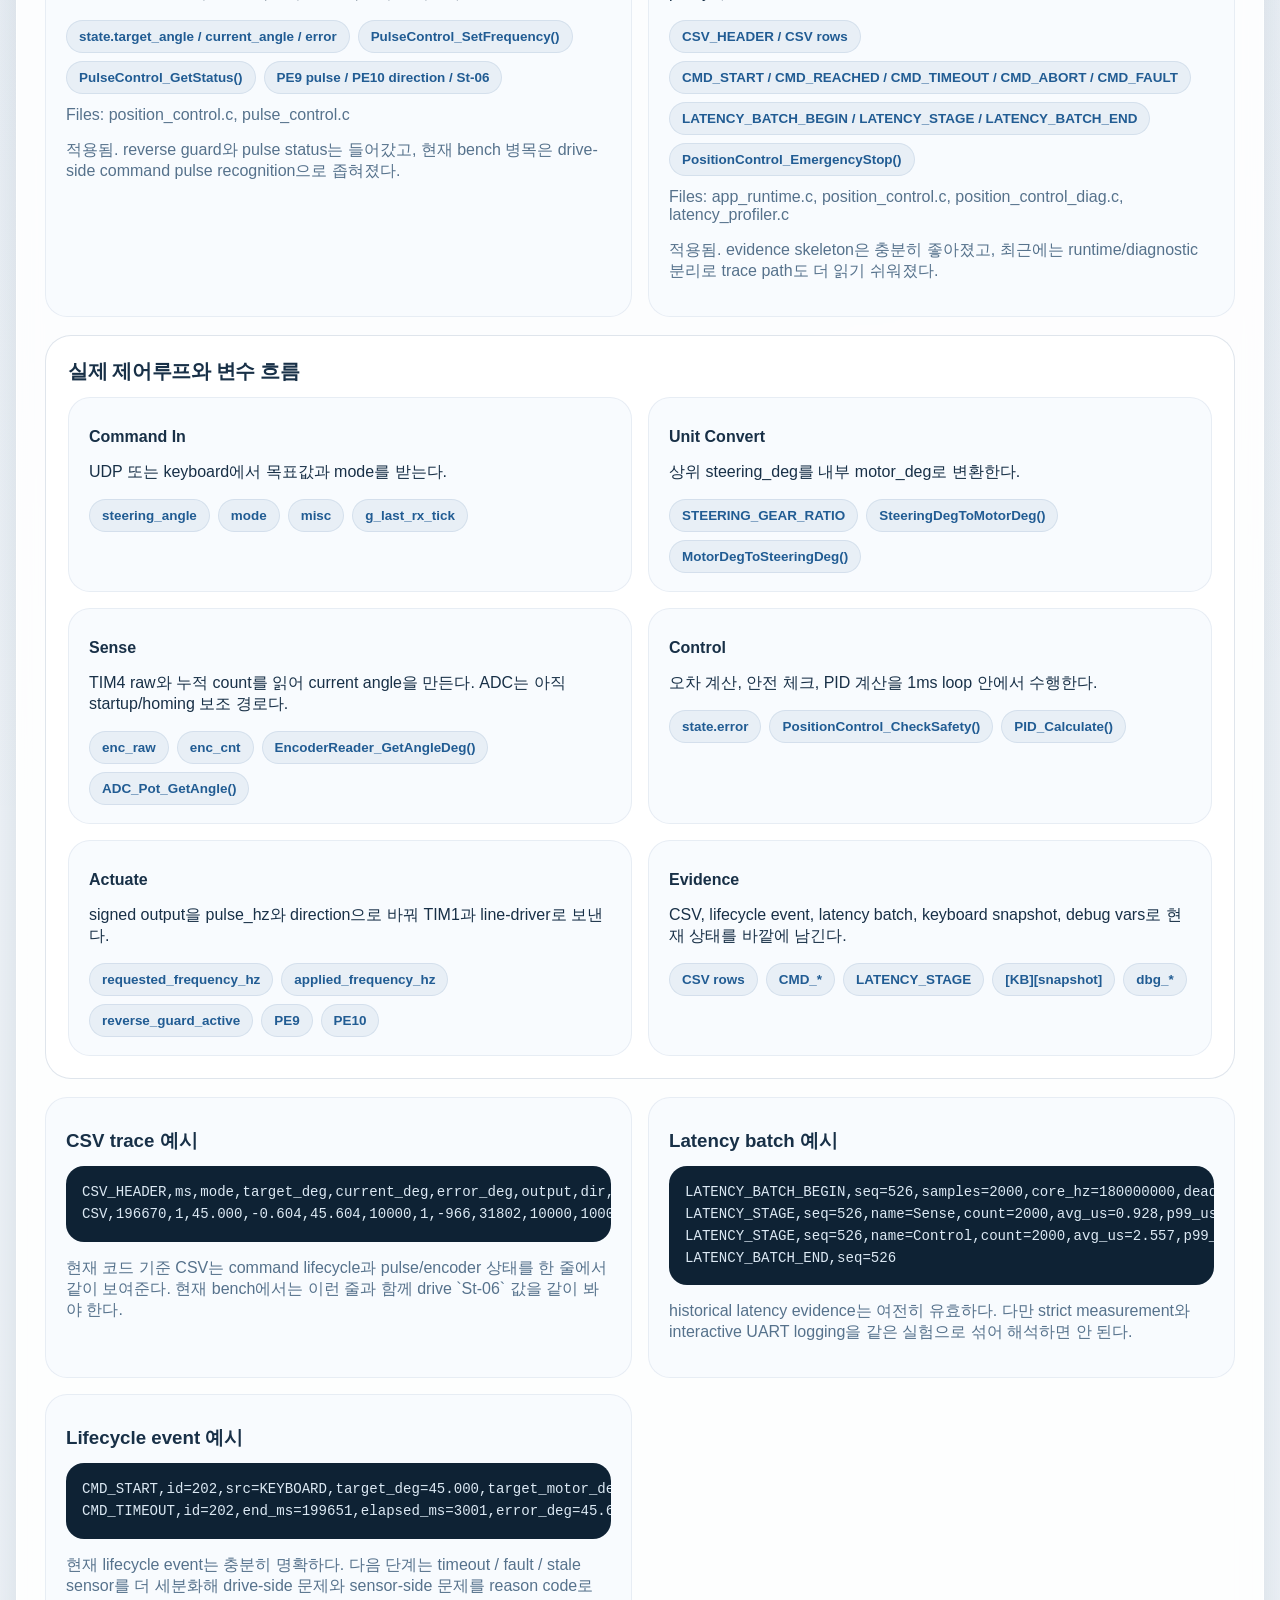
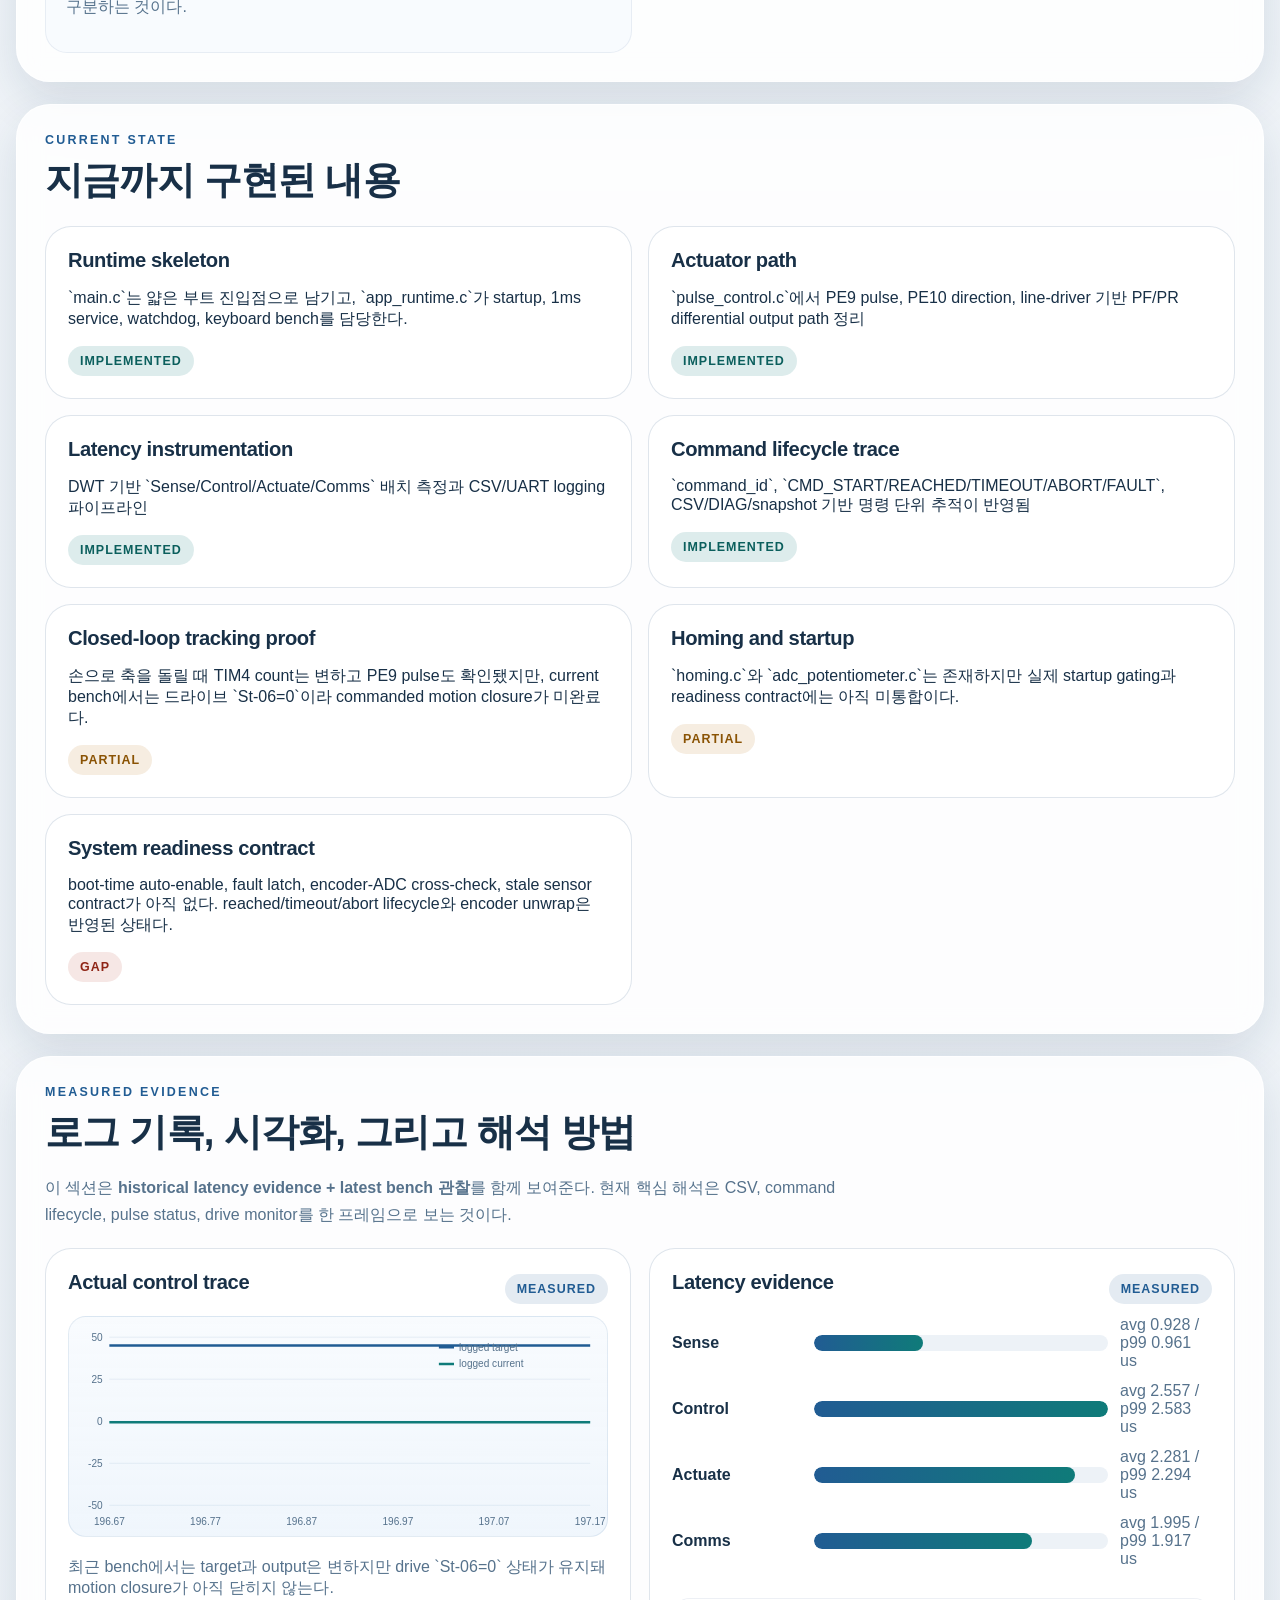
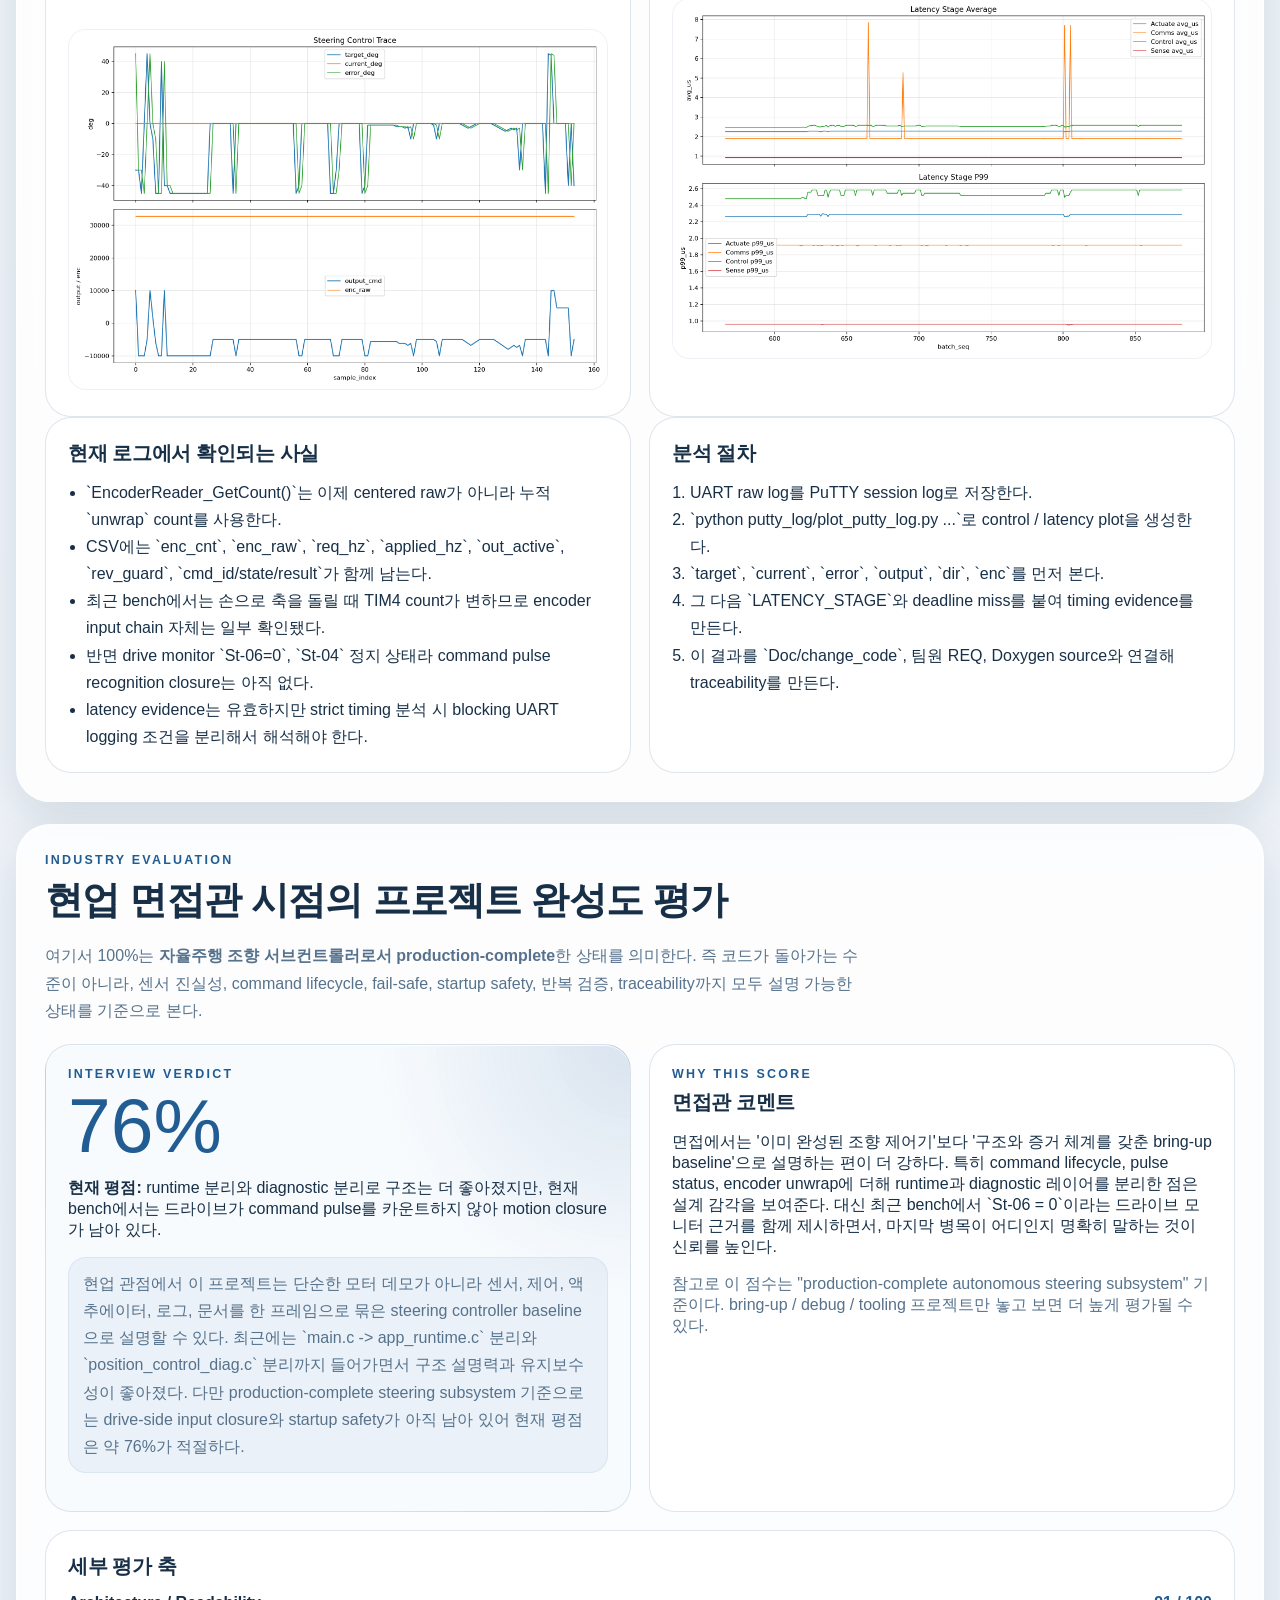
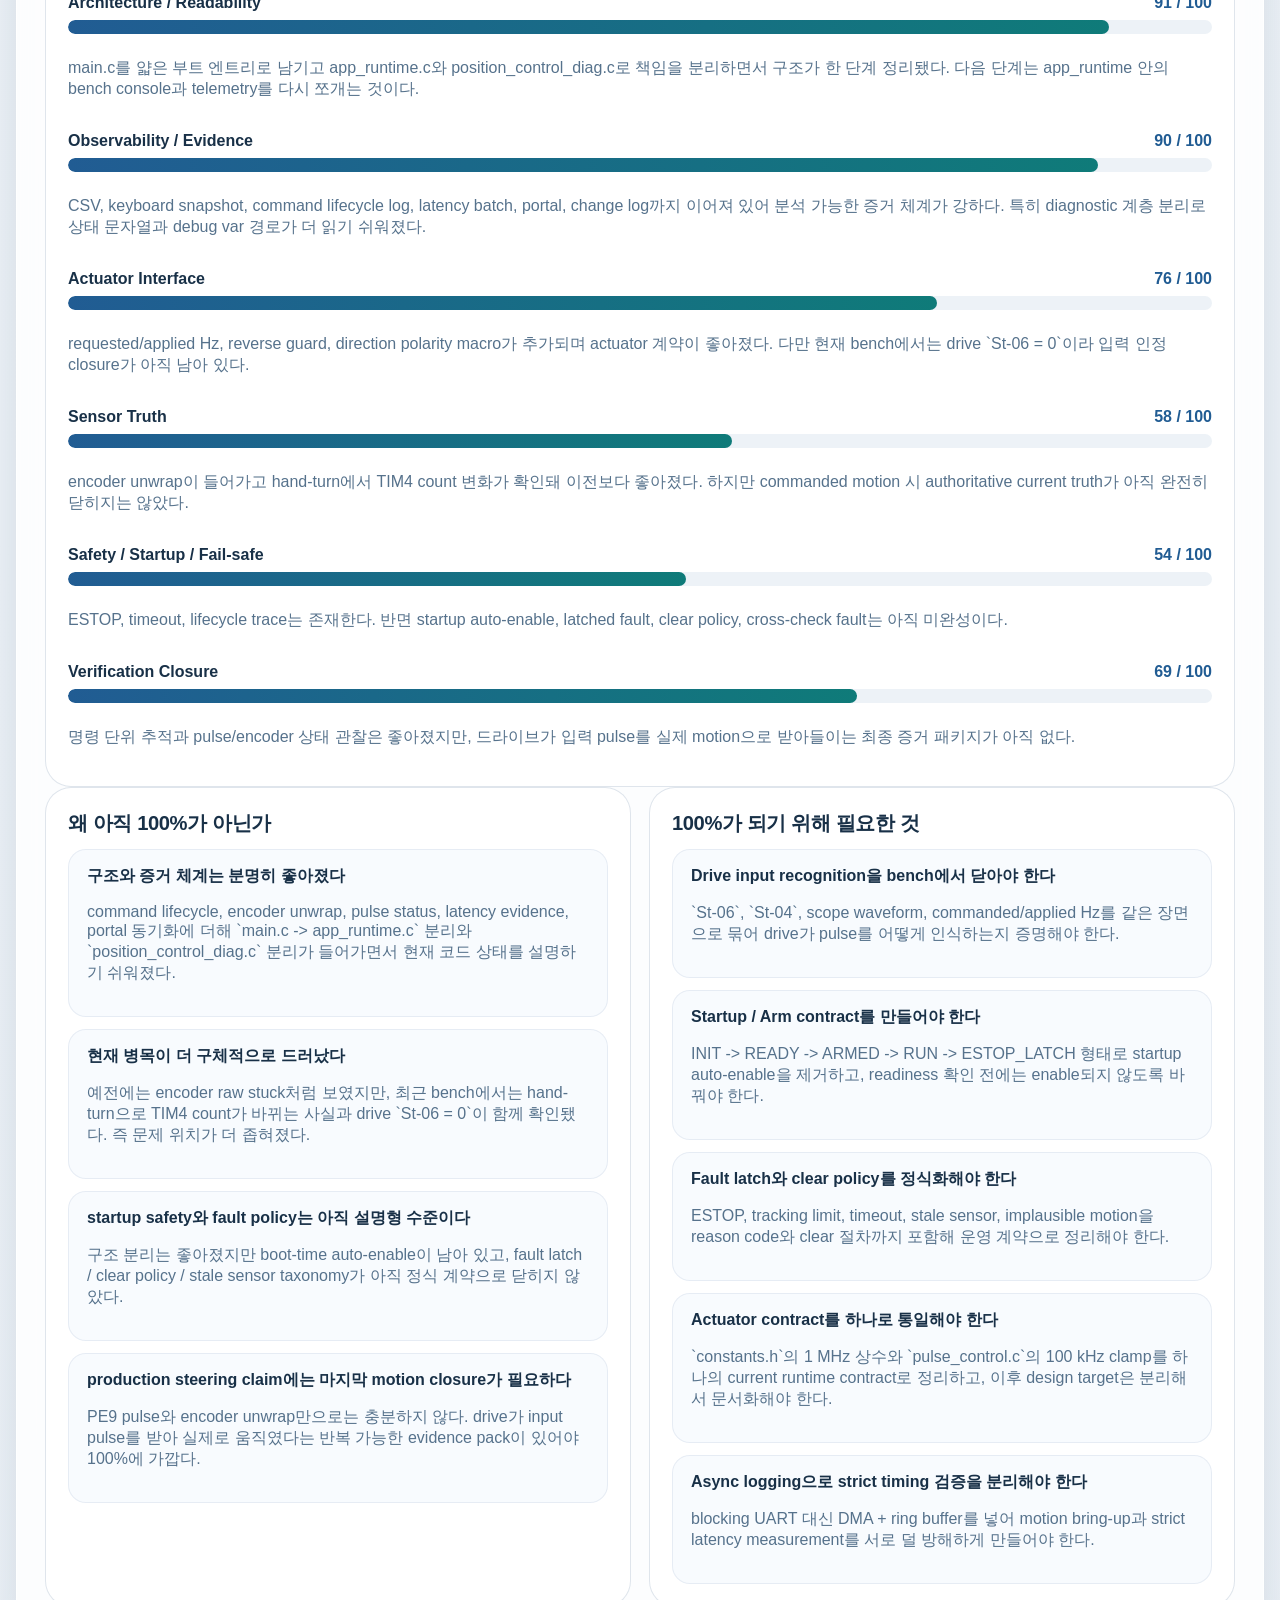
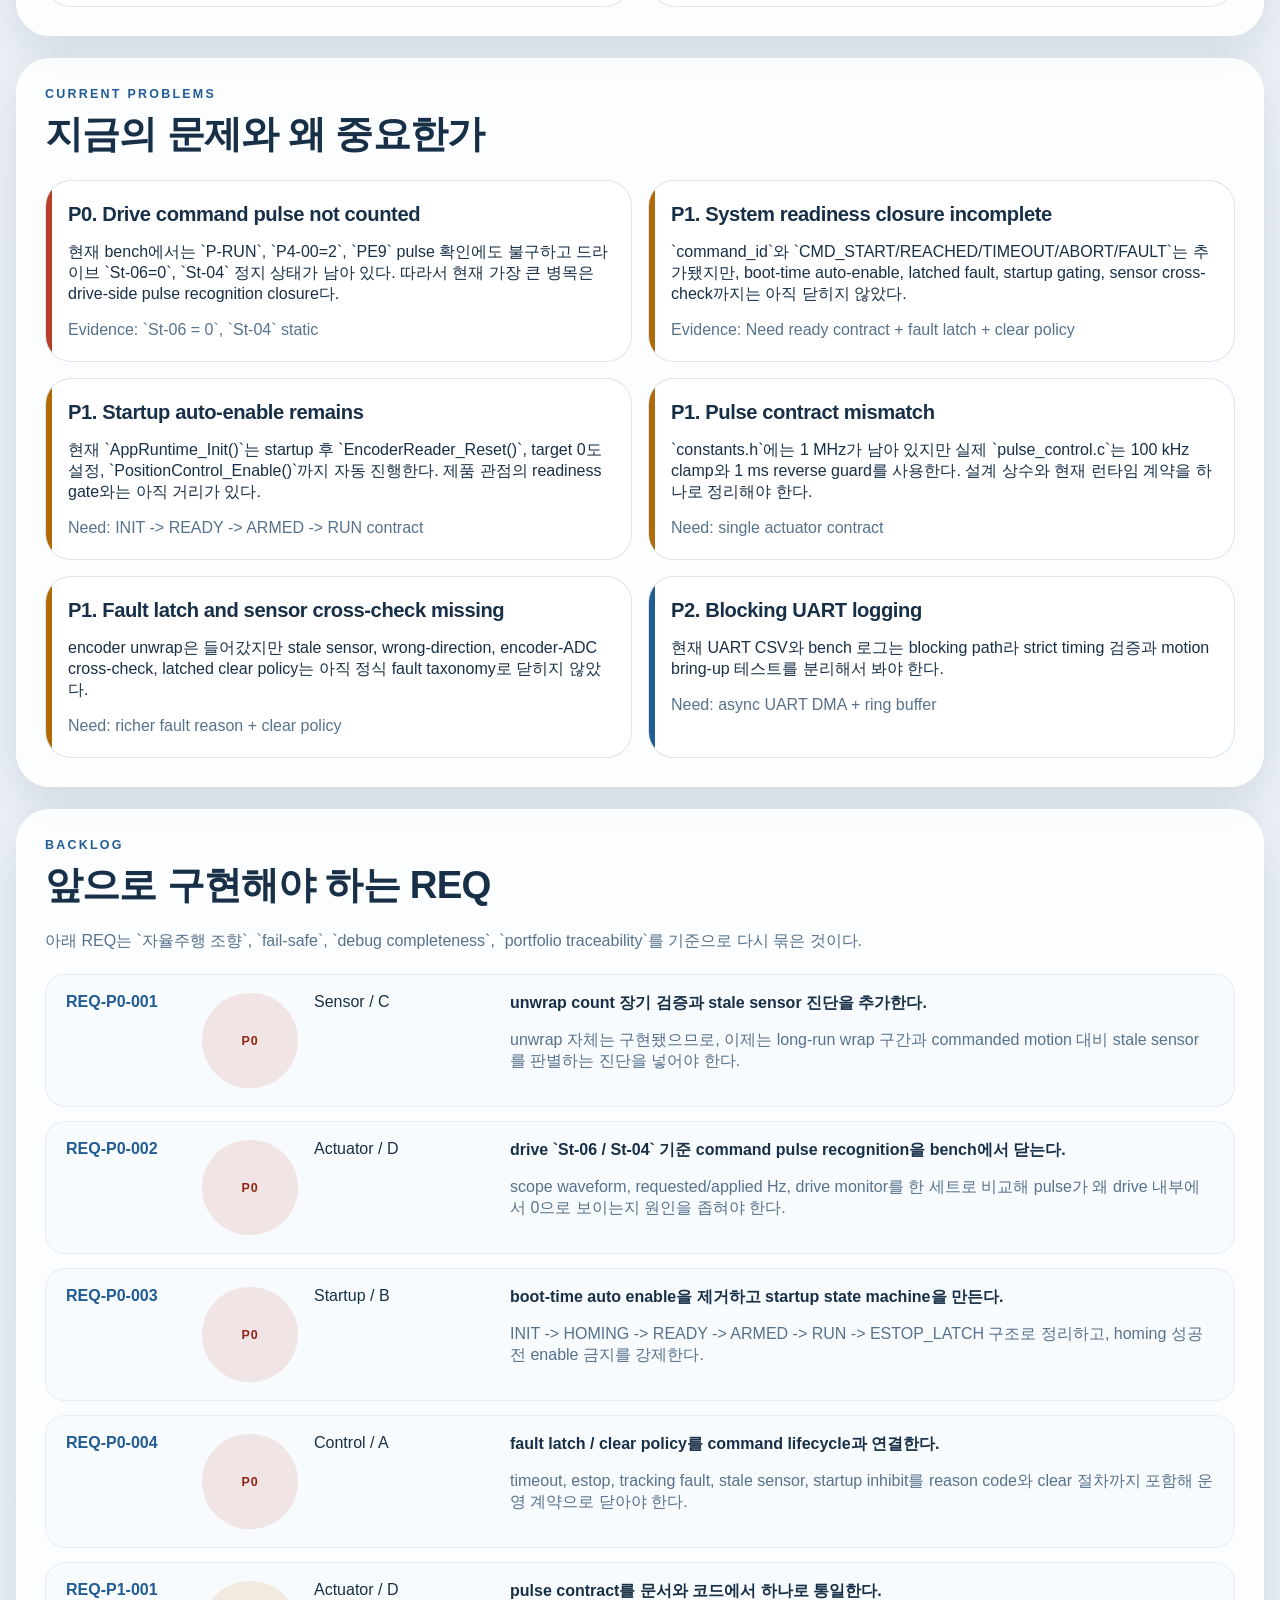
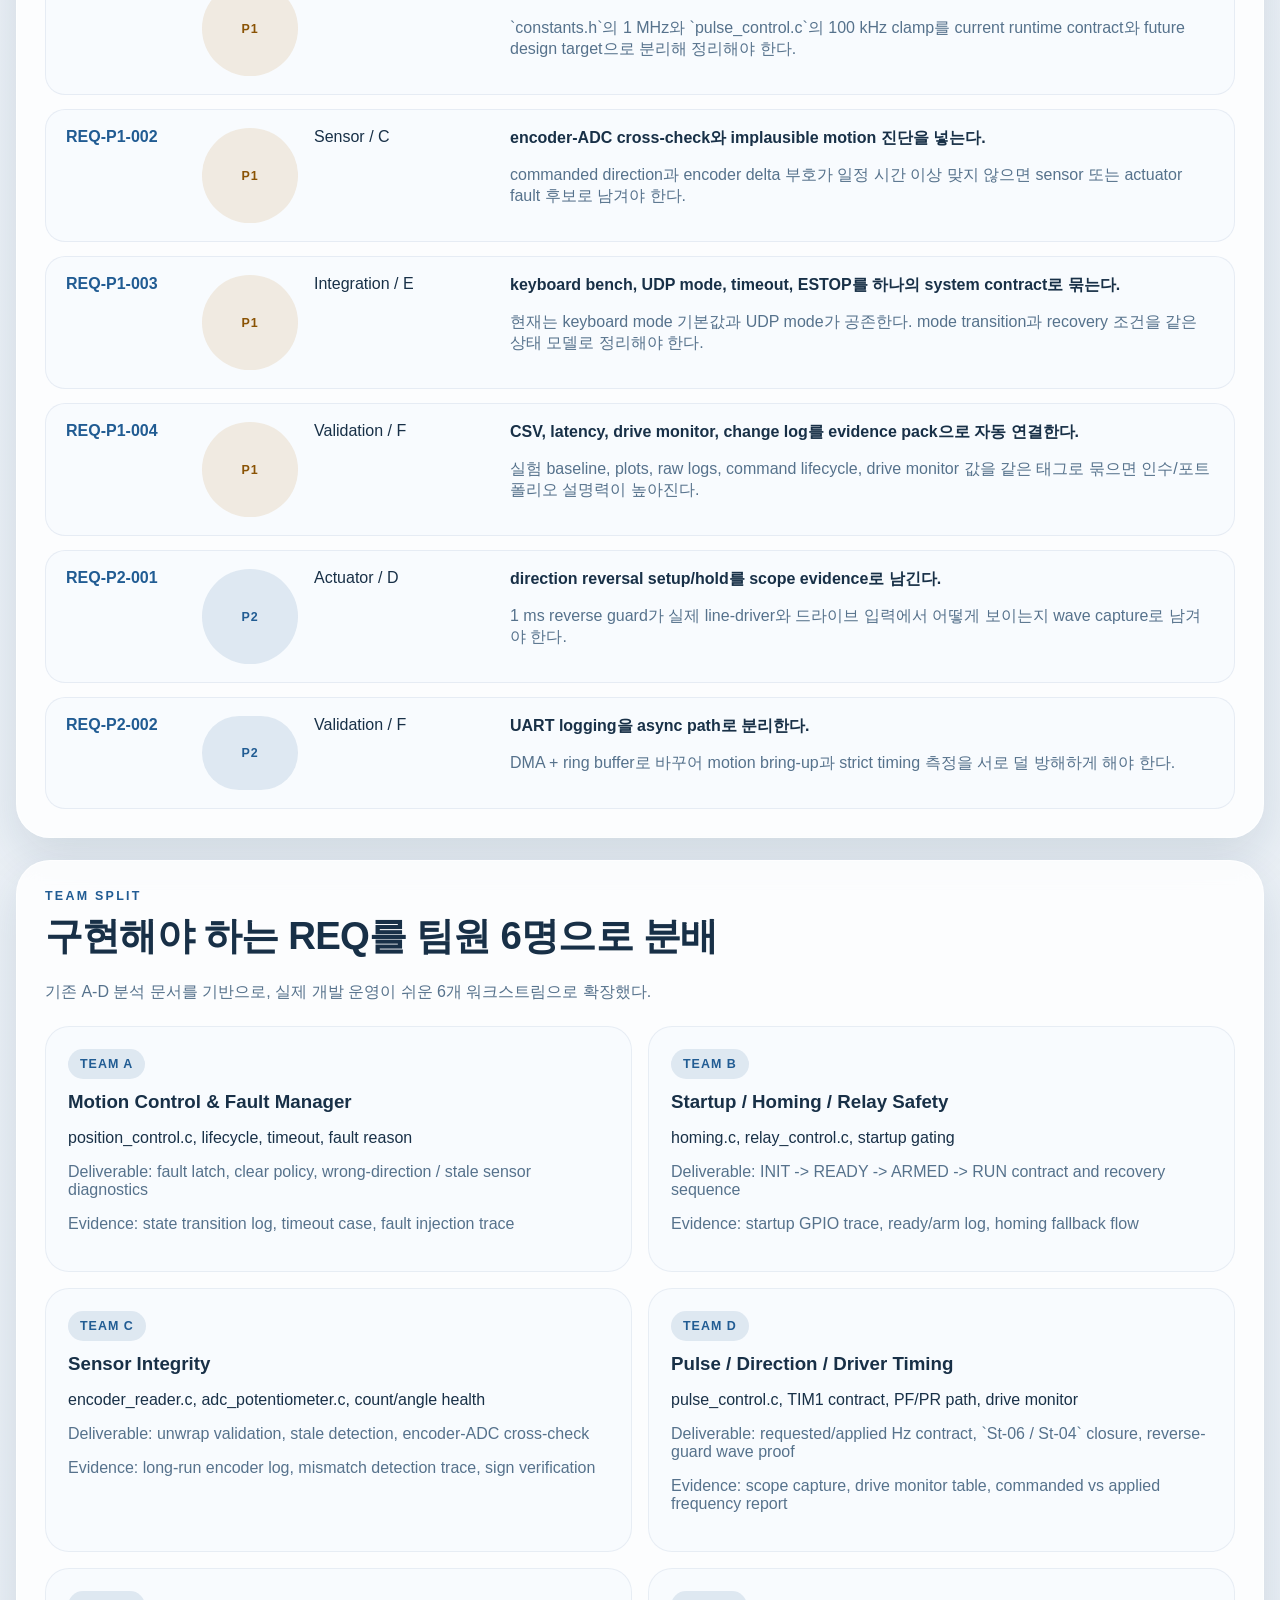
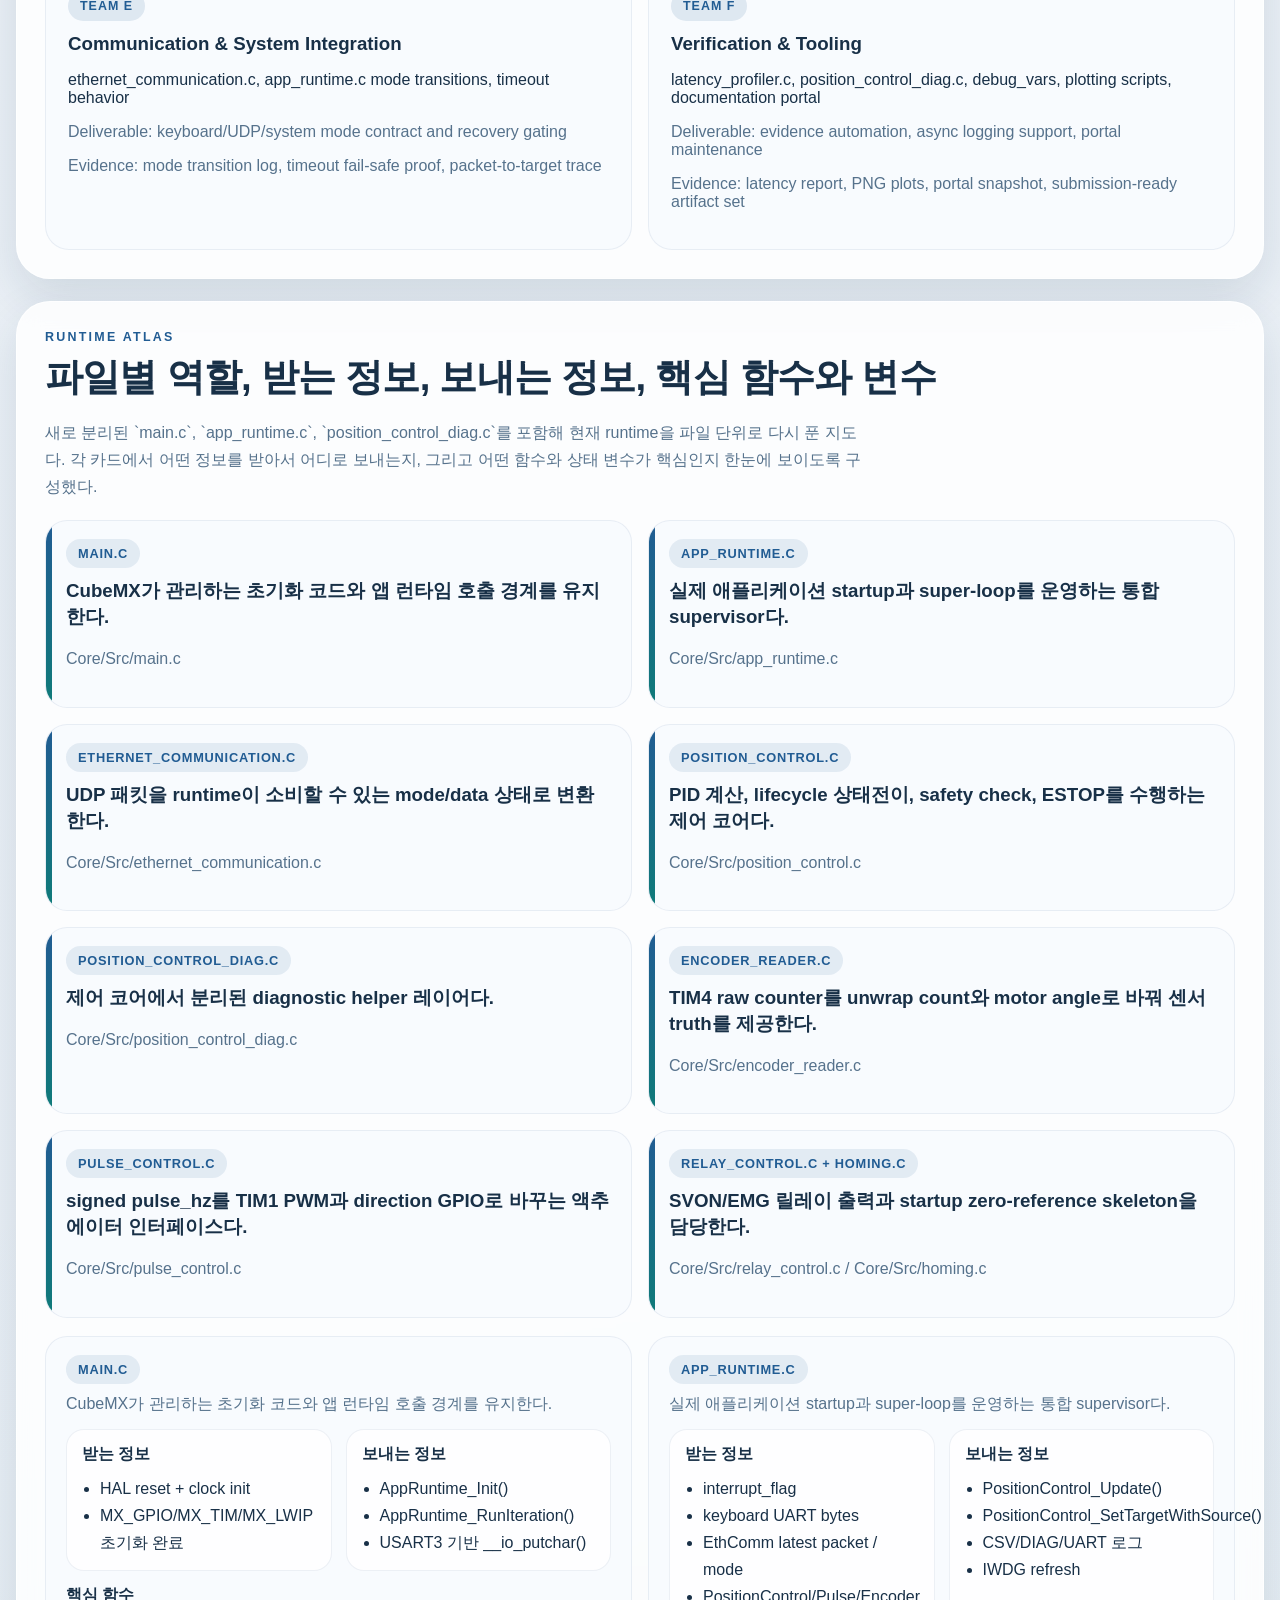
==== commit c65cd3fa: "refactor: split position safety and migrate encoder path to TIM2 Extract position safety evaluation " ====
--- a/Doc/steering_portal/index.html
+++ b/Doc/steering_portal/index.html
@@ -17,7 +17,7 @@
           아키텍처, 동작 방식, 증거, 다음 개발 방향을 한 번에 이해하도록 정리한 로컬 설명 포털이다.
         </p>
         <p class="baseline">
-          Current baseline: 2026-03-24 runtime with command lifecycle, encoder unwrap count, pulse status API, and current bench note `P-RUN / P4-00=2 / St-06=0`
+          Current baseline: 2026-03-25 runtime with `main.c -> app_runtime.c` split, `position_control_diag.c` split, encoder unwrap count, and current bench note `P-RUN / P4-00=2 / St-06=0`
         </p>
       </div>
 
@@ -32,6 +32,7 @@
         <button type="button" class="nav-link" data-target="issues">현재 문제</button>
         <button type="button" class="nav-link" data-target="reqs">앞으로 구현할 REQ</button>
         <button type="button" class="nav-link" data-target="team">팀원 6명 분배</button>
+        <button type="button" class="nav-link" data-target="atlas">런타임 맵 / 역할 요약</button>
         <button type="button" class="nav-link" data-target="code">코드 탐색</button>
         <button type="button" class="nav-link" data-target="links">Doxygen / 코드 브라우저</button>
       </nav>
@@ -99,7 +100,7 @@
           <div class="flow-arrow">UDP / steering_deg</div>
           <div class="flow-node">ethernet_communication.c</div>
           <div class="flow-arrow">mode + target + misc</div>
-          <div class="flow-node">main.c Scheduler</div>
+          <div class="flow-node">main.c boot<br>+ app_runtime.c</div>
           <div class="flow-arrow">1ms interrupt_flag</div>
           <div class="flow-node accent">position_control.c</div>
           <div class="flow-arrow">signed pulse_hz</div>
@@ -224,13 +225,13 @@
             <tbody>
               <tr>
                 <td>`ethernet_communication.c`</td>
-                <td>`main.c`</td>
+                <td>`app_runtime.c`</td>
                 <td>`AutoDrive_Packet_t.steering_angle`</td>
                 <td>`float`</td>
                 <td>`steering_deg`, clamp `[-45, +45]`</td>
               </tr>
               <tr>
-                <td>`main.c`</td>
+                <td>`app_runtime.c`</td>
                 <td>`position_control.c`</td>
                 <td>target</td>
                 <td>`float`</td>
@@ -258,7 +259,7 @@
                 <td>latched fail-safe event + reason code</td>
               </tr>
               <tr>
-                <td>`main.c` / `position_control.c`</td>
+                <td>`app_runtime.c` / `position_control_diag.c`</td>
                 <td>UART / plots / CubeMonitor</td>
                 <td>`CSV`, `LATENCY_STAGE`, `dbg_*`</td>
                 <td>text + global vars</td>
@@ -323,7 +324,7 @@
         <div class="status-grid">
           <article class="status-card done">
             <h3>Runtime skeleton</h3>
-            <p>`main.c` 1ms scheduler, `PositionControl_Update()`, watchdog refresh, keyboard bench mode</p>
+            <p>`main.c`는 얇은 부트 진입점으로 남기고, `app_runtime.c`가 startup, 1ms service, watchdog, keyboard bench를 담당한다.</p>
             <span class="state-tag">implemented</span>
           </article>
           <article class="status-card done">
@@ -477,7 +478,7 @@
           <article class="issue-card warning">
             <h3>P1. Startup auto-enable remains</h3>
             <p>
-              현재 `main.c`는 startup 후 `EncoderReader_Reset()`, target 0도 설정, `PositionControl_Enable()`까지 자동 진행한다.
+              현재 `AppRuntime_Init()`는 startup 후 `EncoderReader_Reset()`, target 0도 설정, `PositionControl_Enable()`까지 자동 진행한다.
               제품 관점의 readiness gate와는 아직 거리가 있다.
             </p>
             <span class="evidence">Need: INIT -> READY -> ARMED -> RUN contract</span>
@@ -532,6 +533,21 @@
         <div id="team-grid" class="team-grid"></div>
       </section>
 
+      <section id="atlas" class="panel">
+        <div class="section-head">
+          <p class="eyebrow">Runtime Atlas</p>
+          <h2>파일별 역할, 받는 정보, 보내는 정보, 핵심 함수와 변수</h2>
+          <p class="section-copy">
+            새로 분리된 `main.c`, `app_runtime.c`, `position_control_diag.c`를 포함해 현재 runtime을
+            파일 단위로 다시 푼 지도다. 각 카드에서 어떤 정보를 받아서 어디로 보내는지,
+            그리고 어떤 함수와 상태 변수가 핵심인지 한눈에 보이도록 구성했다.
+          </p>
+        </div>
+
+        <div id="runtime-flow" class="runtime-flow"></div>
+        <div id="runtime-atlas-grid" class="runtime-atlas-grid"></div>
+      </section>
+
       <section id="code" class="panel">
         <div class="section-head">
           <p class="eyebrow">Code Explorer</p>
@@ -561,7 +577,7 @@
         <div class="link-grid">
           <a class="link-card" href="../doxygen/html/index.html">
             <strong>Doxygen Runtime Portal</strong>
-            <span>README, include graph, call graph, source browser</span>
+            <span>README + runtime atlas + source browser</span>
           </a>
           <a class="link-card" href="../doxygen/html/files.html">
             <strong>Full Code Browser</strong>
--- a/Doc/steering_portal/styles.css
+++ b/Doc/steering_portal/styles.css
@@ -735,6 +735,96 @@
   margin-bottom: 18px;
 }
 
+.runtime-flow,
+.runtime-atlas-grid {
+  display: grid;
+  gap: 16px;
+}
+
+.runtime-flow {
+  grid-template-columns: repeat(4, minmax(0, 1fr));
+  margin-bottom: 18px;
+}
+
+.runtime-stage,
+.runtime-atlas-card {
+  background: rgba(248, 251, 254, 0.94);
+  border-radius: 22px;
+  padding: 18px 20px;
+  border: 1px solid rgba(33, 73, 122, 0.08);
+}
+
+.runtime-stage {
+  position: relative;
+  overflow: hidden;
+}
+
+.runtime-stage::before {
+  content: "";
+  position: absolute;
+  inset: 0 auto 0 0;
+  width: 6px;
+  background: linear-gradient(180deg, var(--accent), var(--teal));
+}
+
+.runtime-stage h3,
+.runtime-atlas-card h3 {
+  margin-top: 10px;
+  margin-bottom: 10px;
+}
+
+.runtime-stage .caption,
+.runtime-atlas-card .caption {
+  line-height: 1.65;
+}
+
+.runtime-atlas-grid {
+  grid-template-columns: repeat(2, minmax(0, 1fr));
+}
+
+.runtime-file-tag {
+  display: inline-flex;
+  align-items: center;
+  justify-content: center;
+  padding: 7px 12px;
+  border-radius: 999px;
+  background: rgba(33, 92, 147, 0.10);
+  color: var(--accent);
+  font-size: 0.8rem;
+  font-weight: 800;
+  letter-spacing: 0.06em;
+  text-transform: uppercase;
+}
+
+.runtime-role {
+  margin: 10px 0 14px;
+  color: var(--muted);
+}
+
+.runtime-io-grid {
+  display: grid;
+  grid-template-columns: repeat(2, minmax(0, 1fr));
+  gap: 14px;
+  margin: 14px 0;
+}
+
+.runtime-io-box {
+  padding: 14px 15px;
+  border-radius: 18px;
+  background: rgba(255, 255, 255, 0.86);
+  border: 1px solid rgba(33, 73, 122, 0.08);
+}
+
+.runtime-io-box h4,
+.runtime-list-block h4 {
+  margin: 0 0 10px;
+  font-size: 0.98rem;
+}
+
+.runtime-list-block + .runtime-list-block {
+  margin-top: 14px;
+}
+
 .log-snippet {
   margin: 12px 0 0;
   padding: 16px;
@@ -864,6 +954,8 @@
   .analysis-step-grid,
   .analysis-log-grid,
   .analysis-phase-grid,
+  .runtime-flow,
+  .runtime-atlas-grid,
   .status-grid,
   .issue-grid,
   .team-grid,
@@ -888,6 +980,8 @@
   .analysis-step-grid,
   .analysis-log-grid,
   .analysis-phase-grid,
+  .runtime-flow,
+  .runtime-atlas-grid,
   .status-grid,
   .issue-grid,
   .team-grid,
@@ -906,6 +1000,10 @@
     grid-template-columns: 1fr;
   }
 
+  .runtime-io-grid {
+    grid-template-columns: 1fr;
+  }
+
   .latency-row {
     grid-template-columns: 1fr;
   }
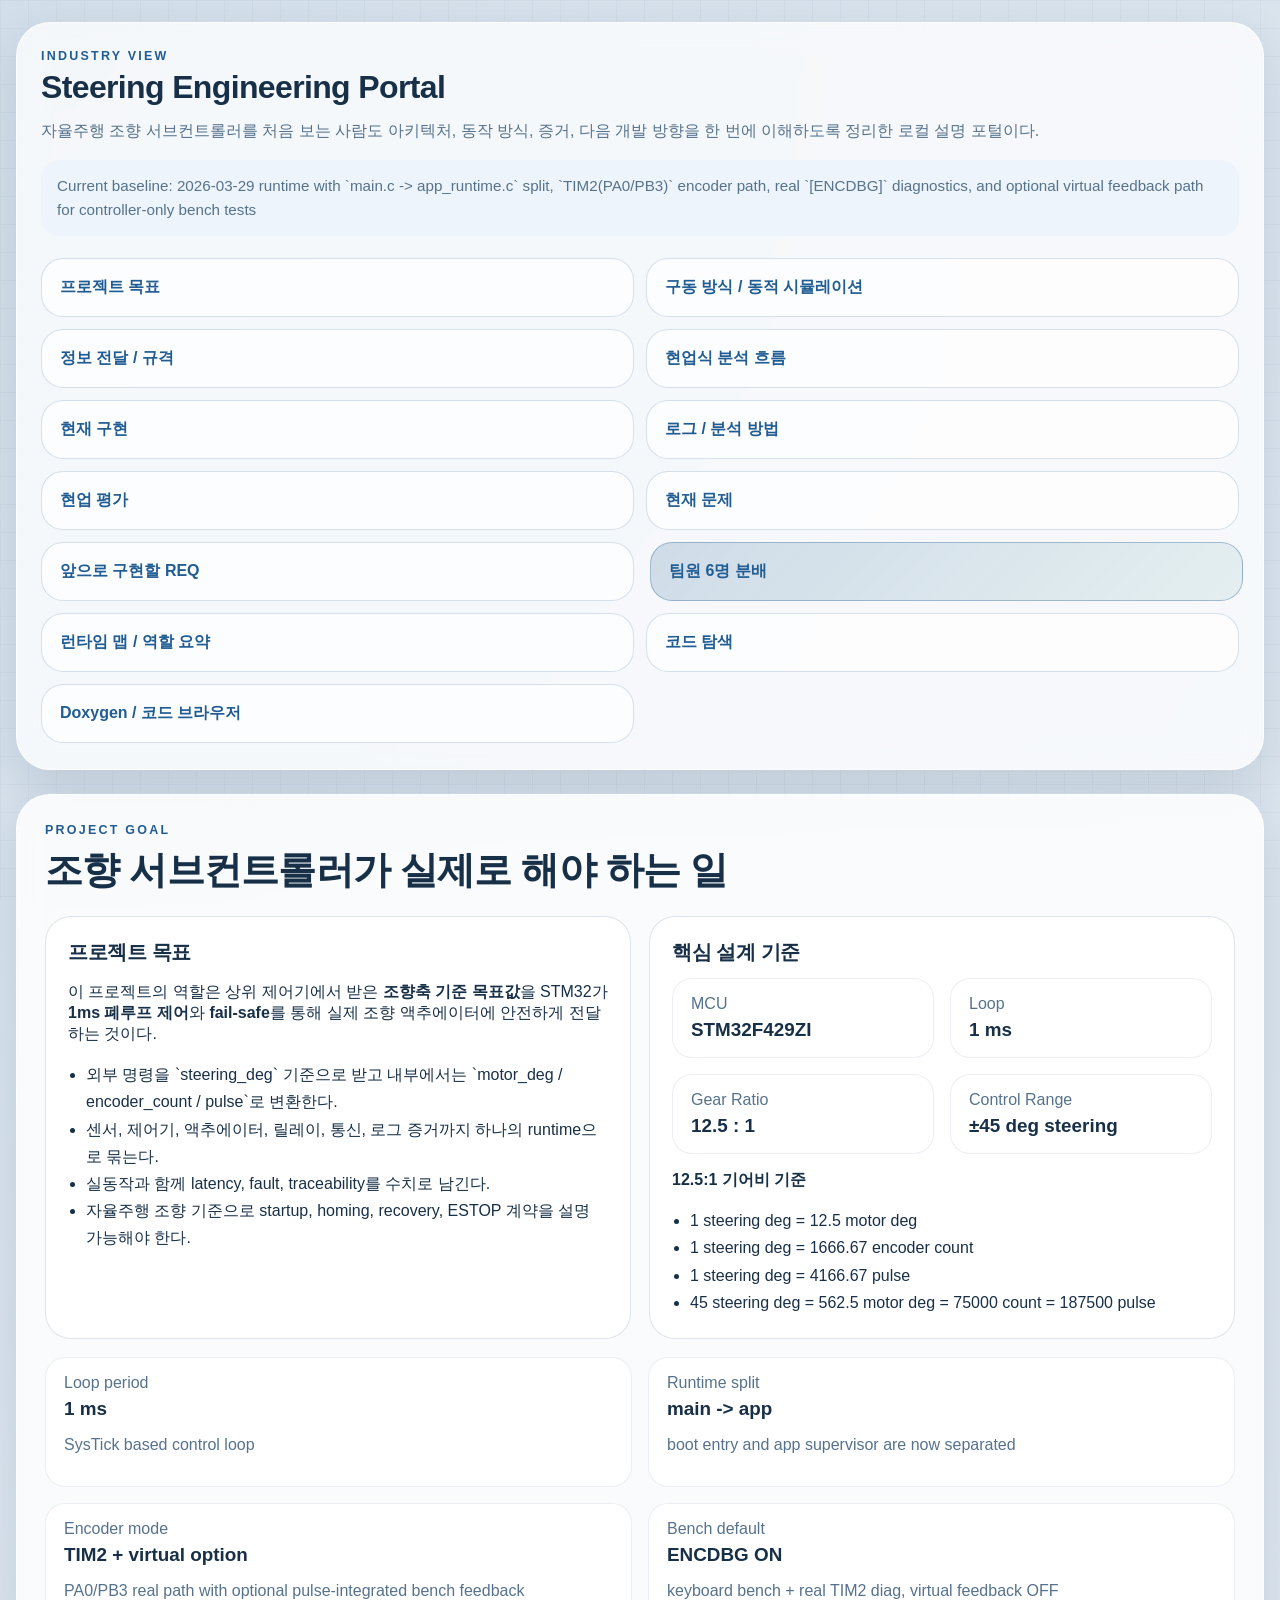
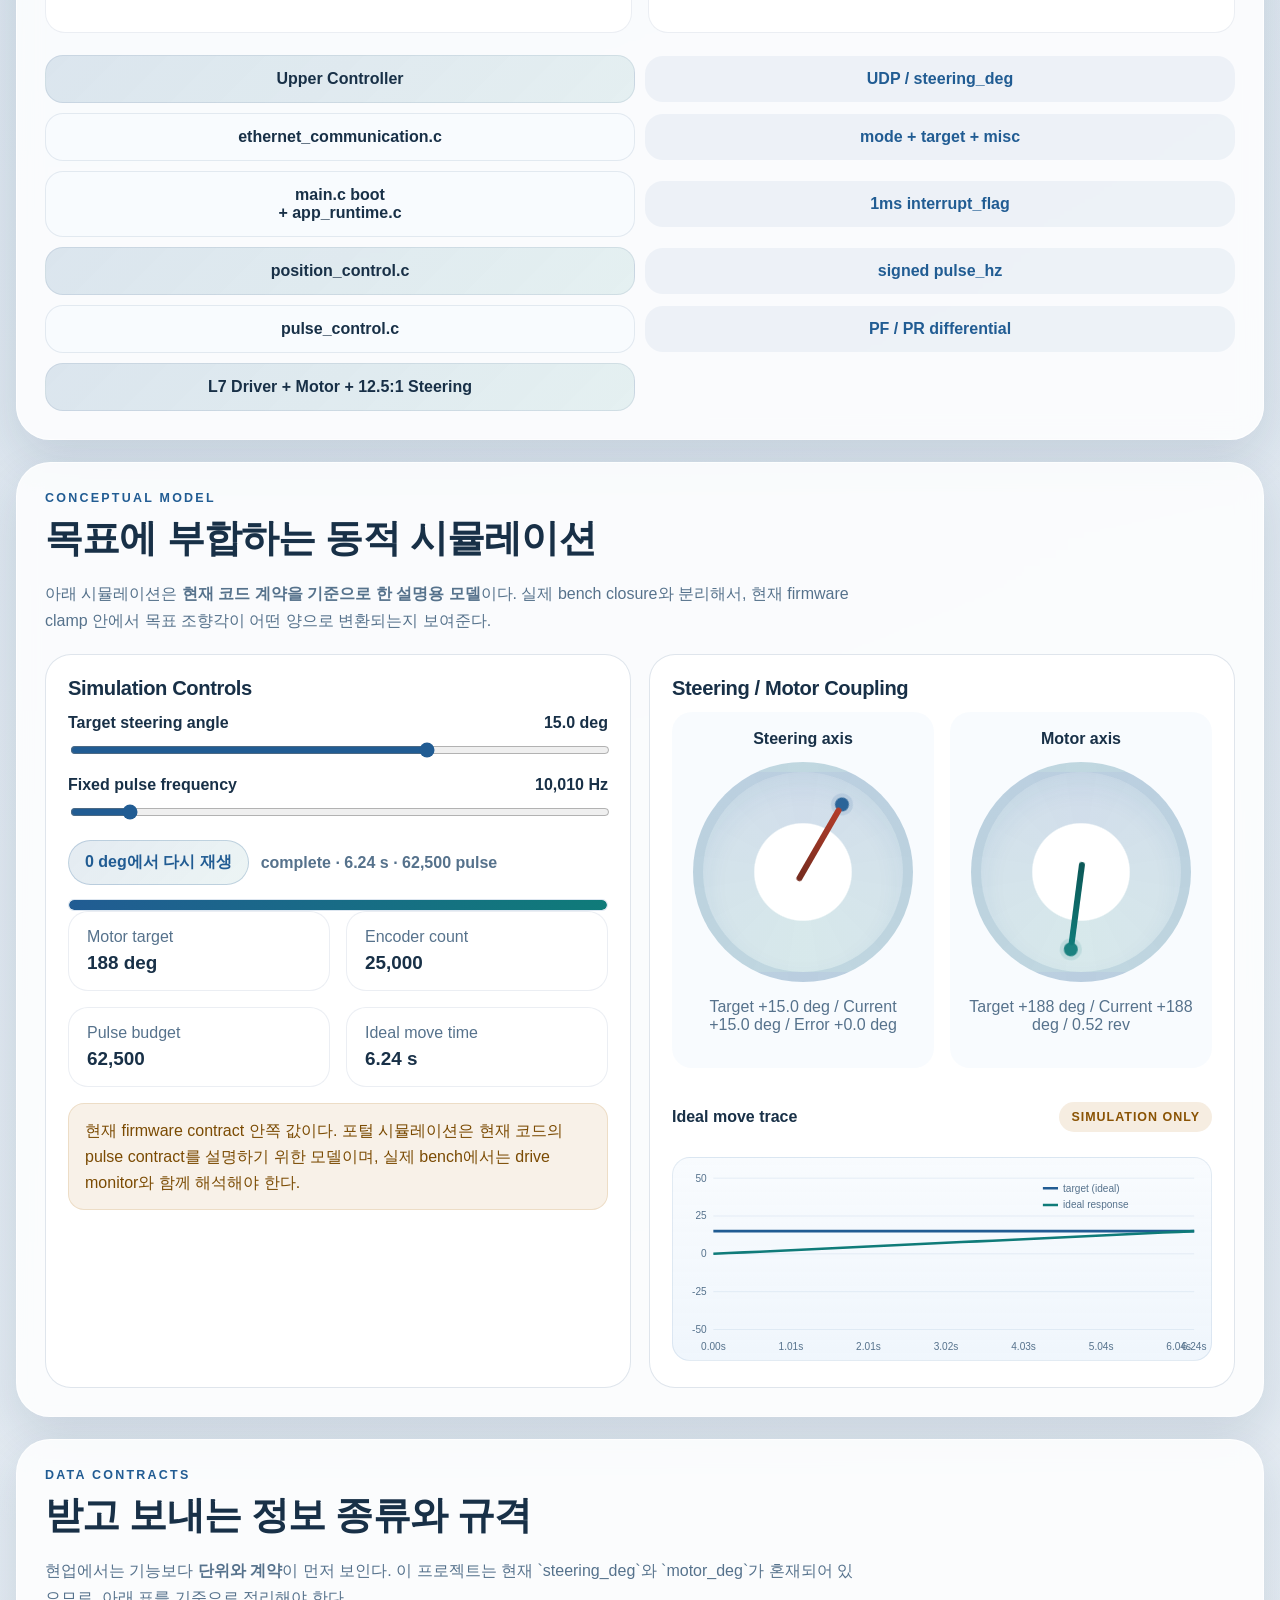
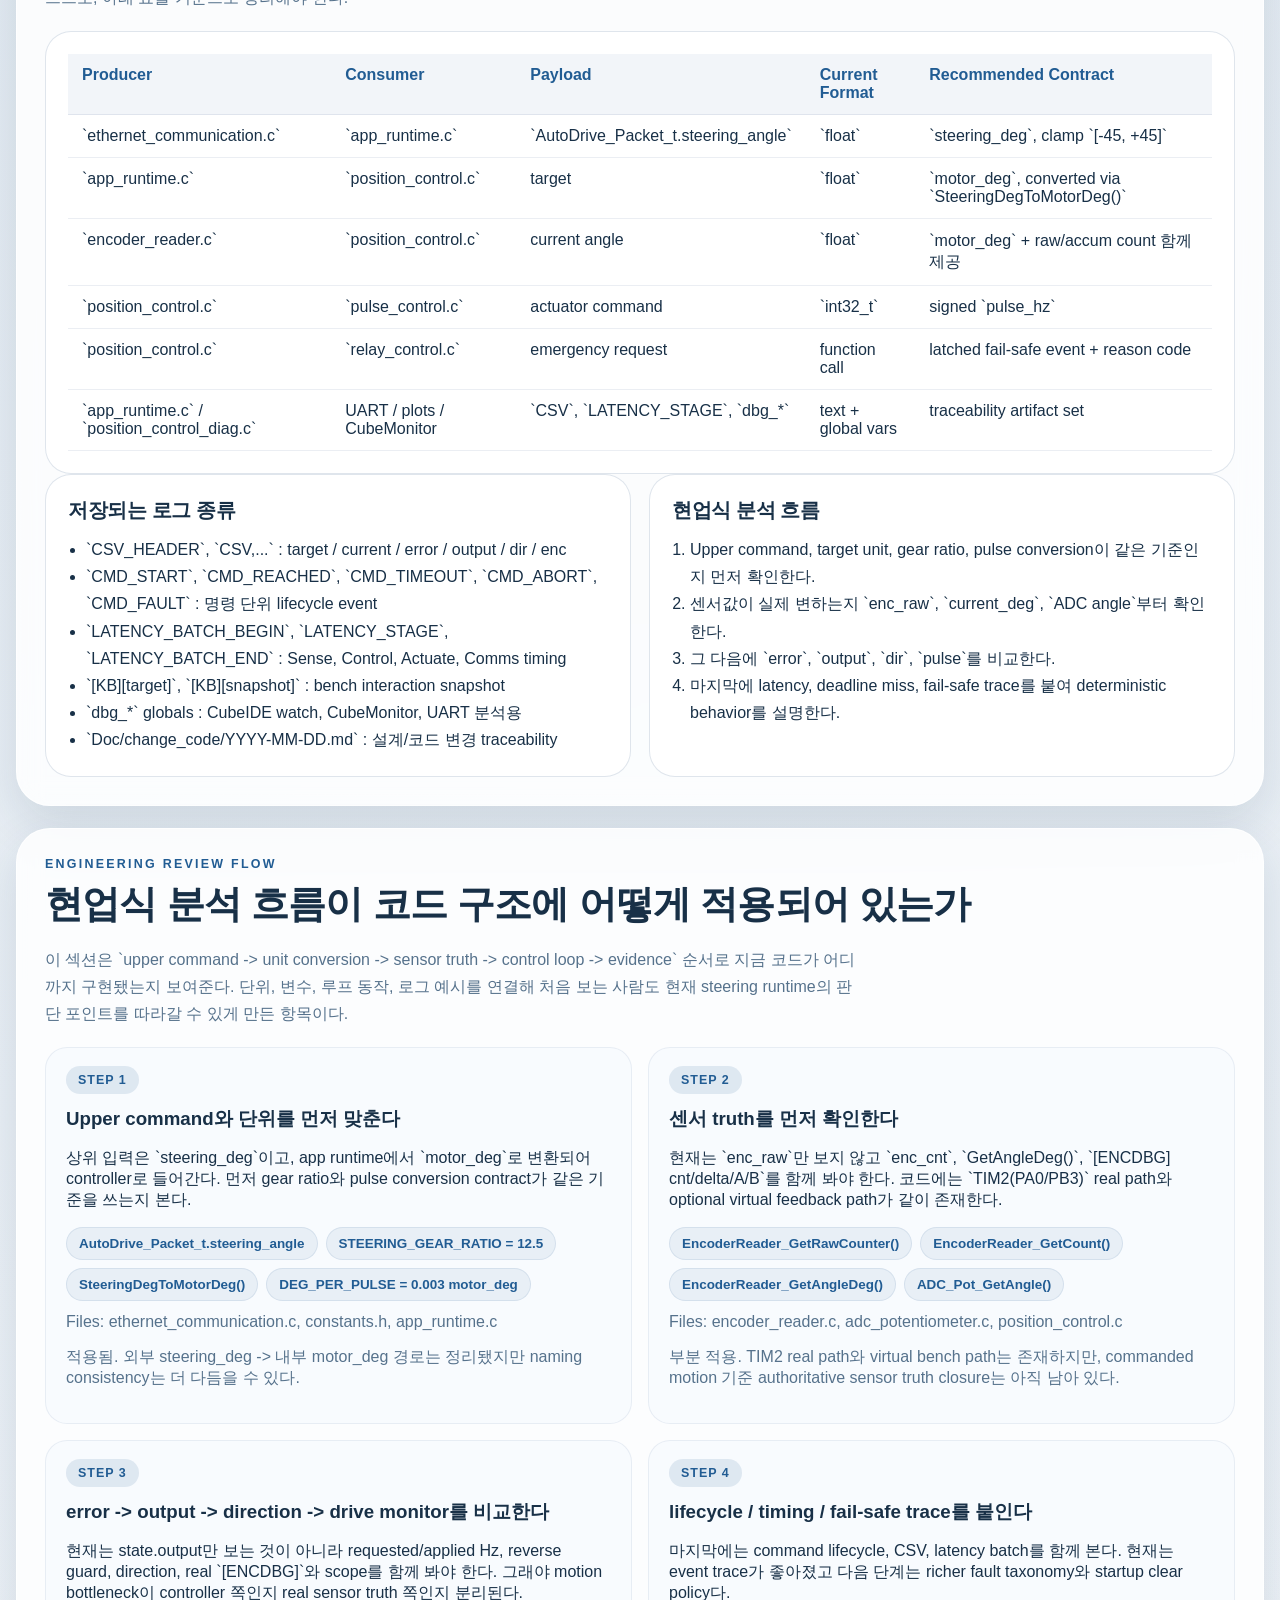
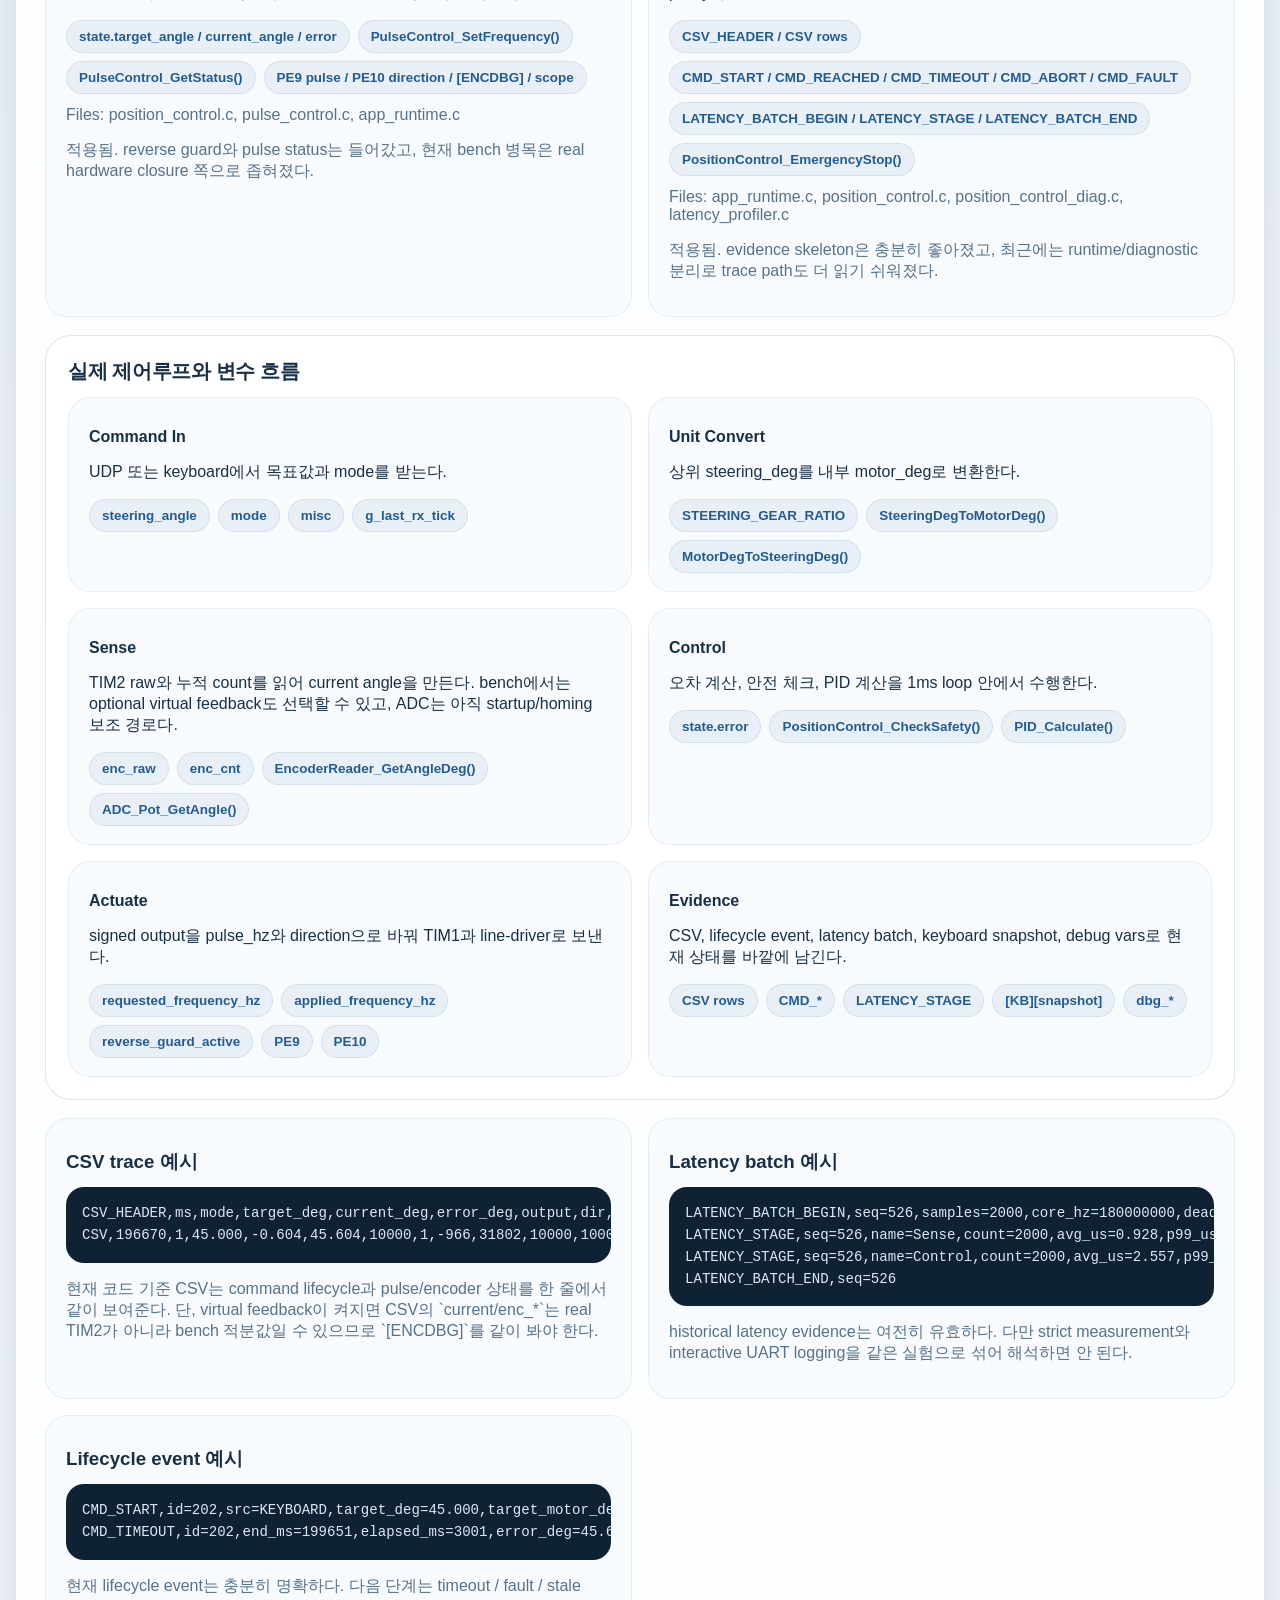
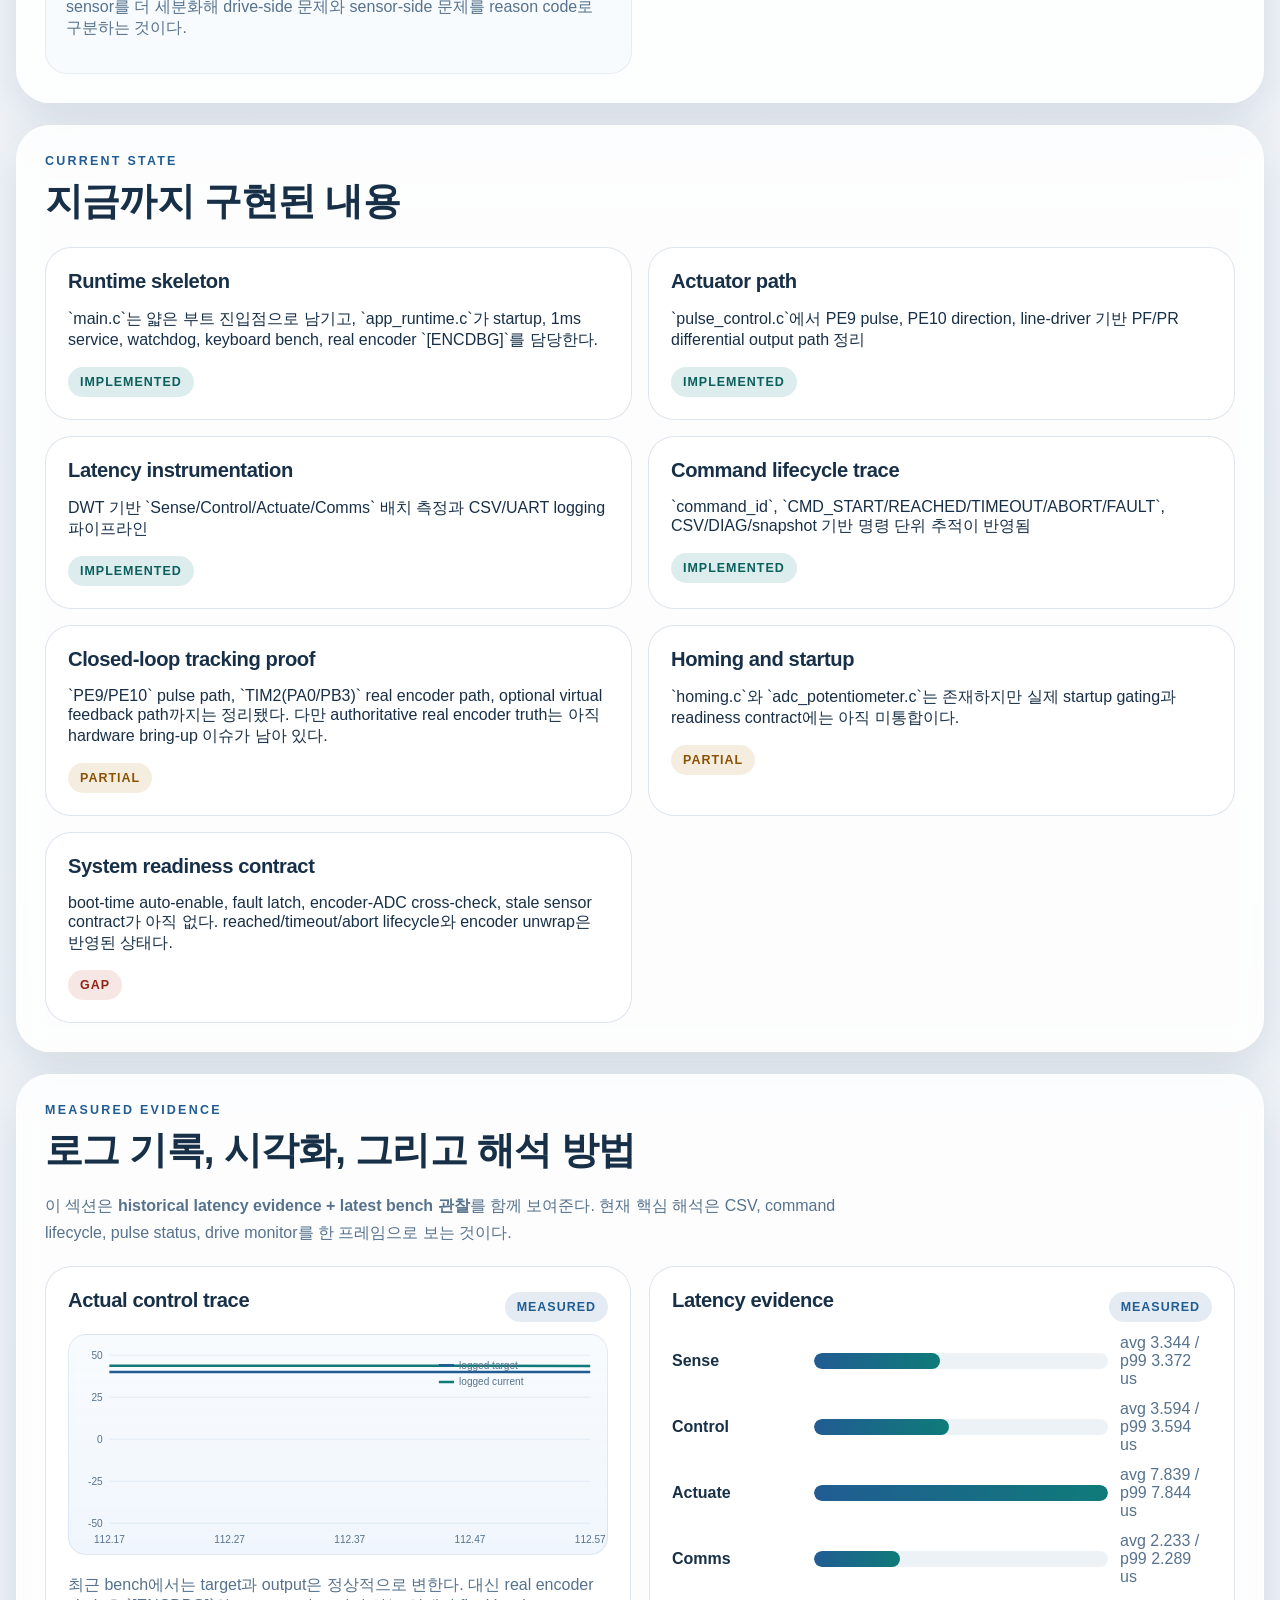
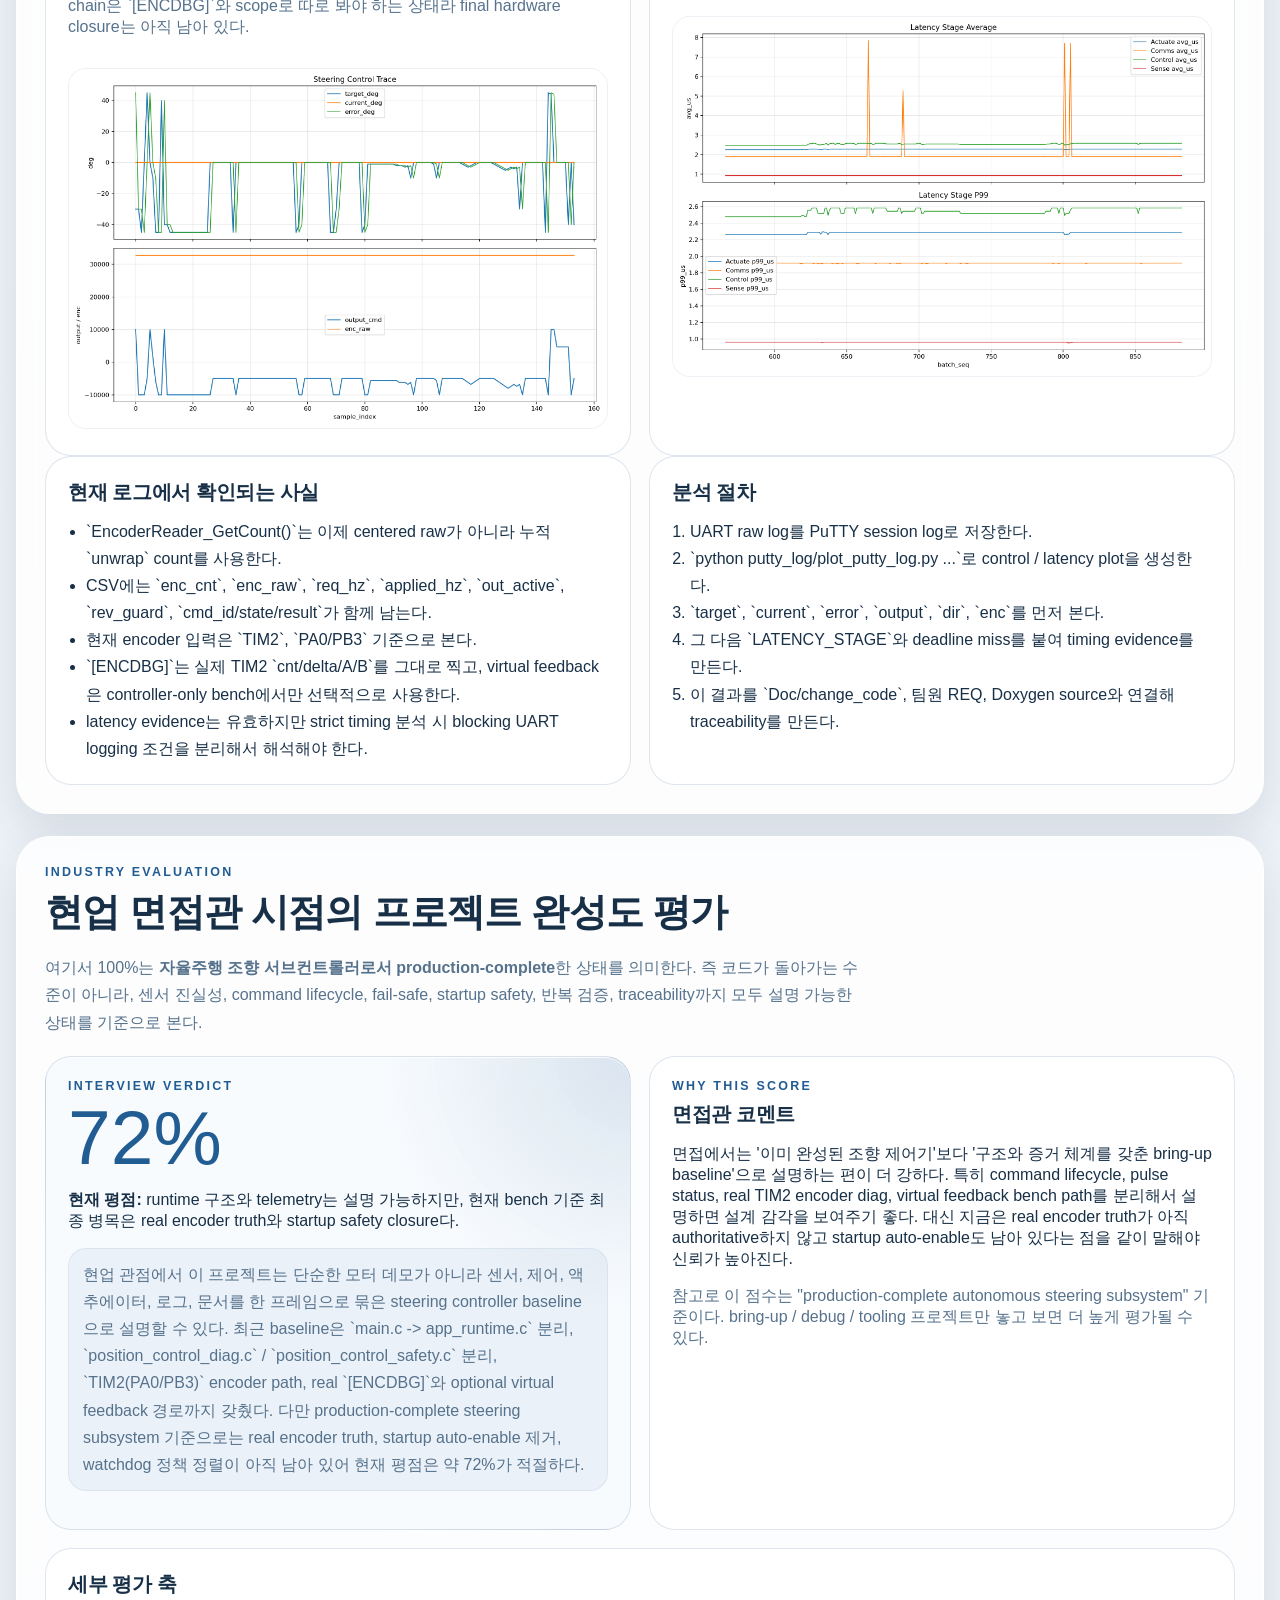
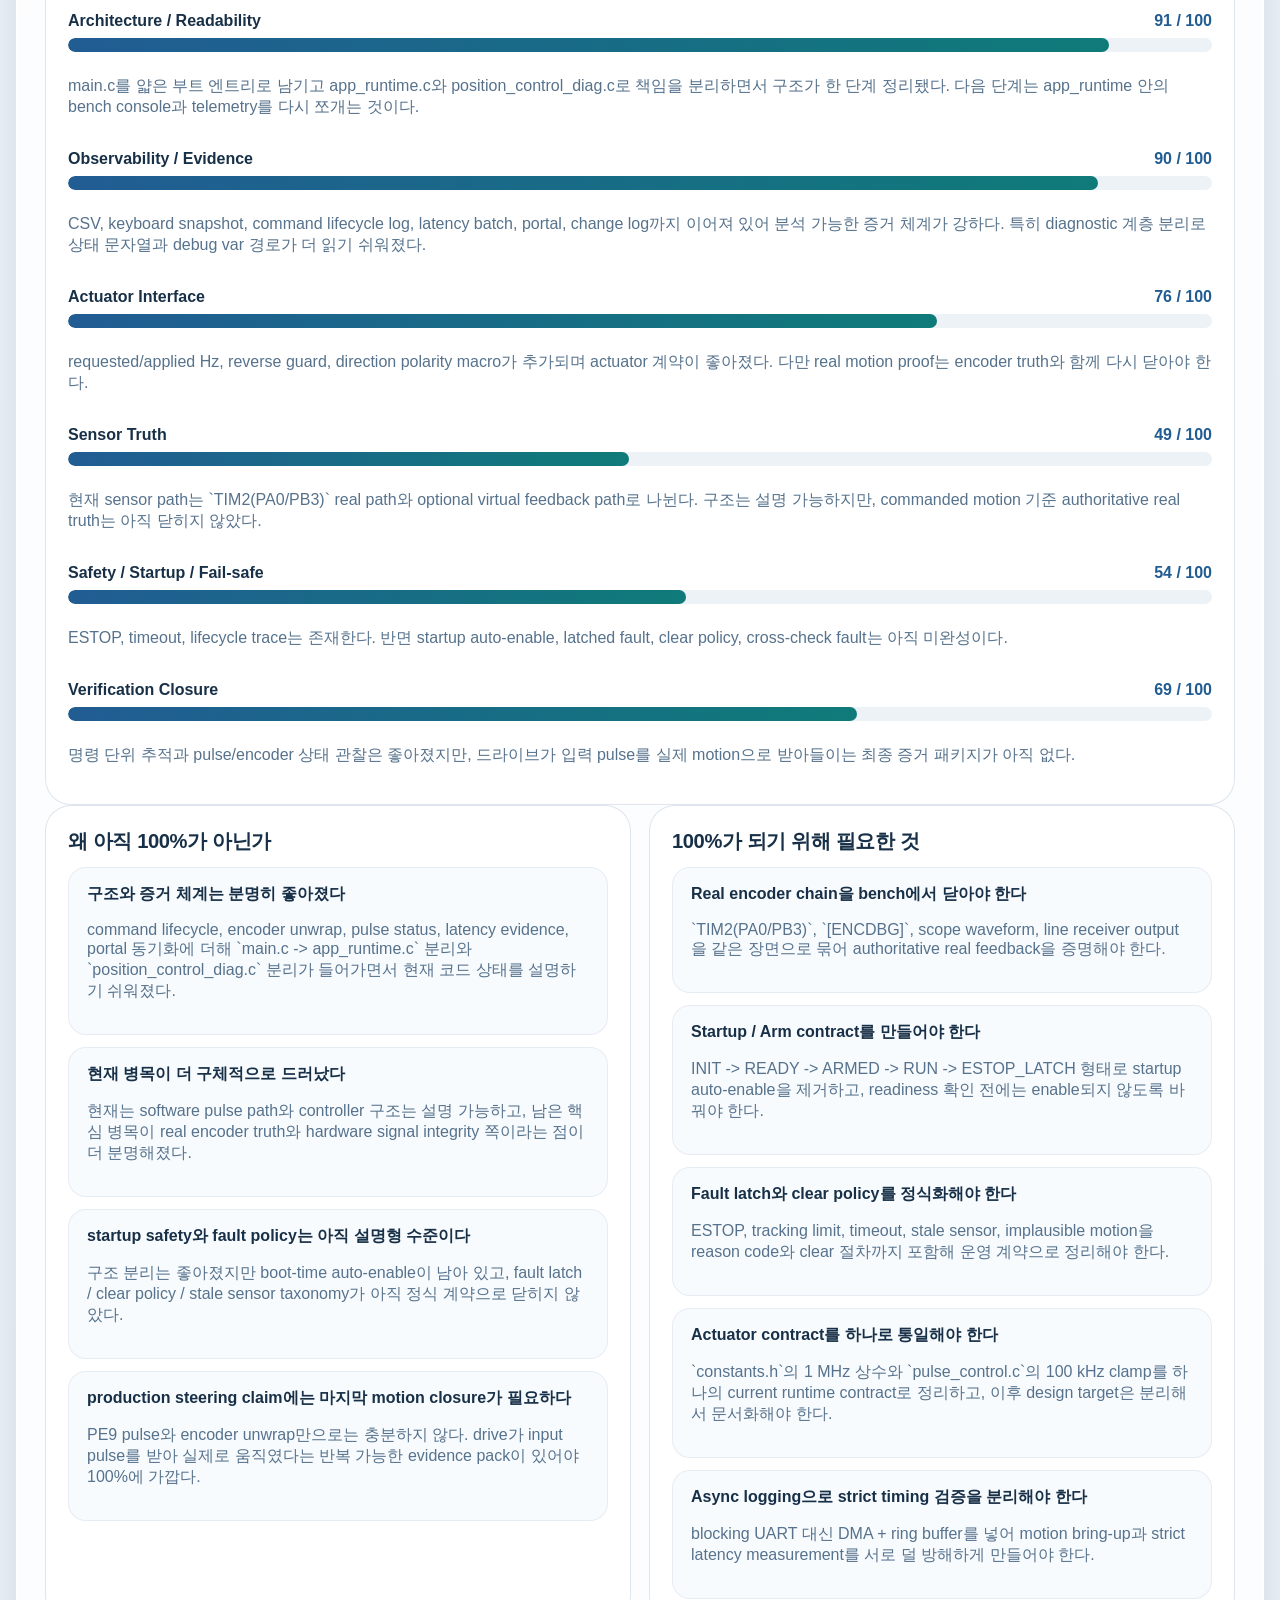
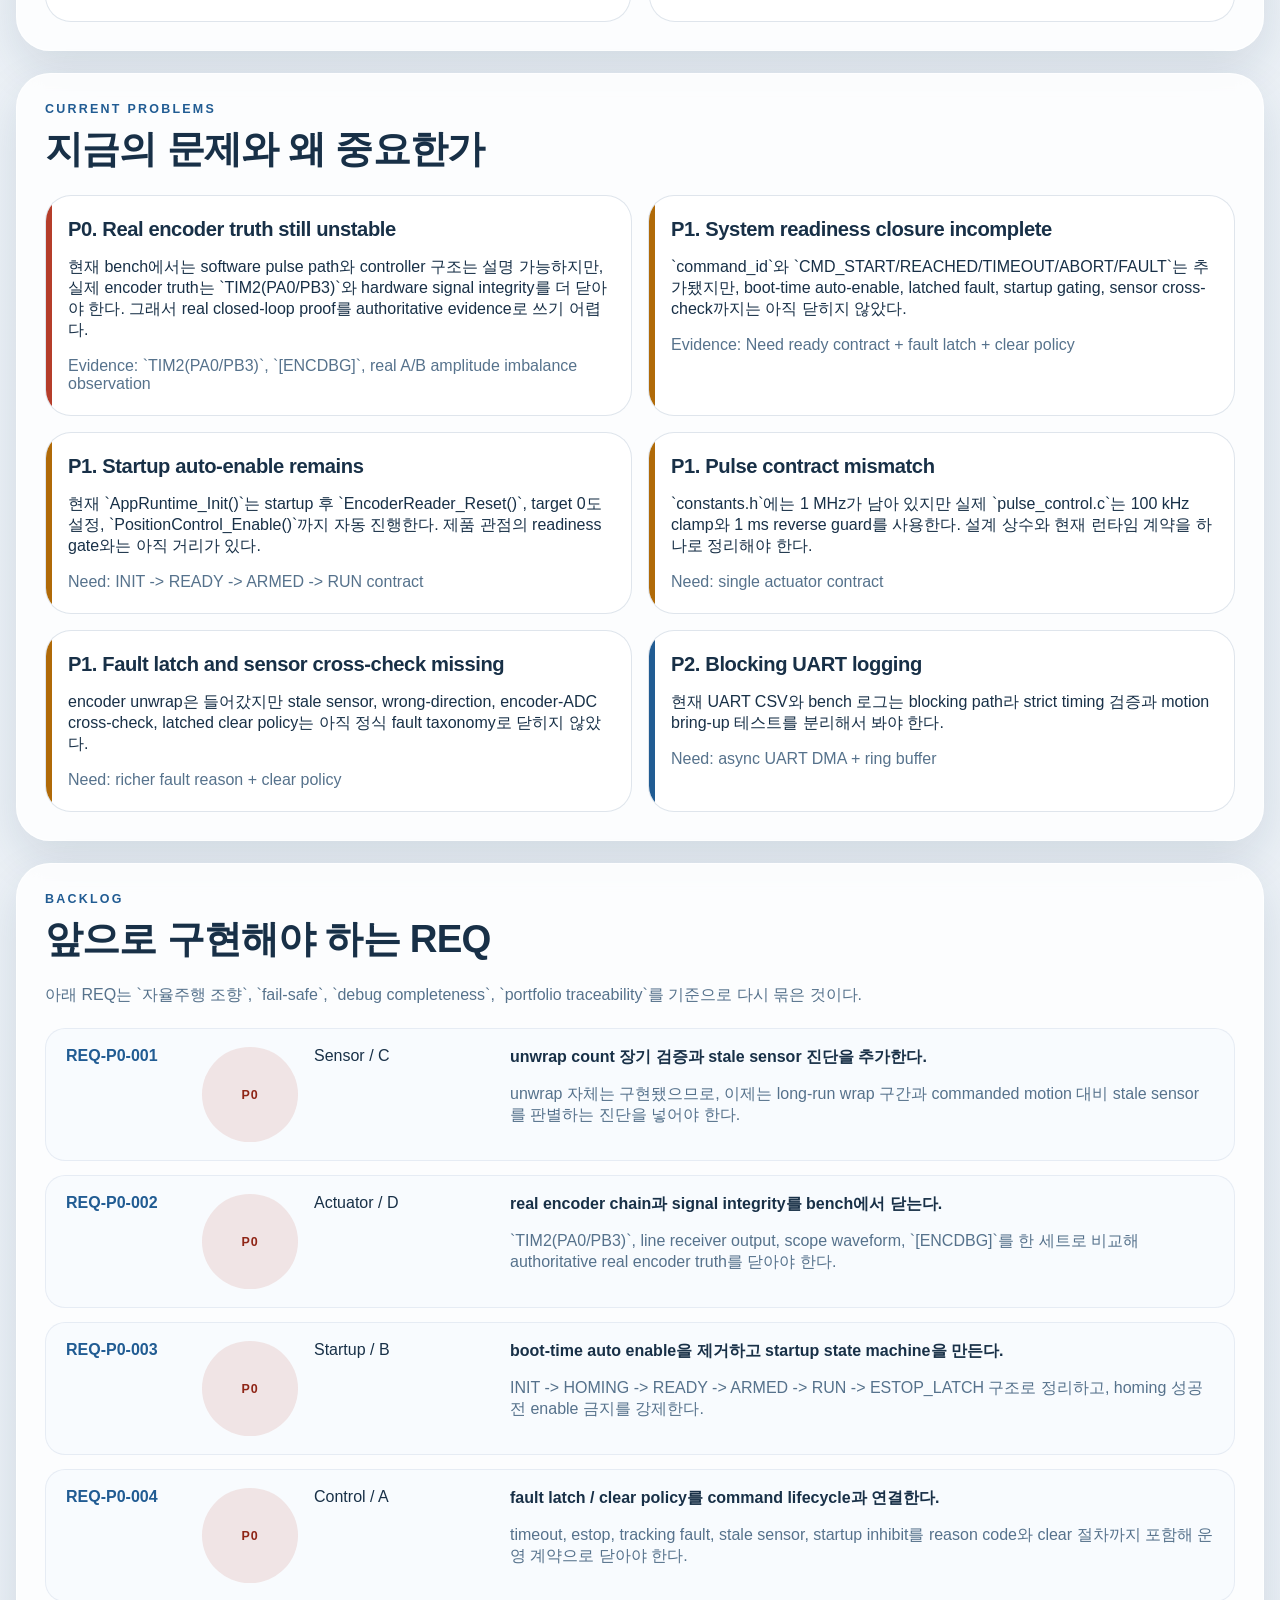
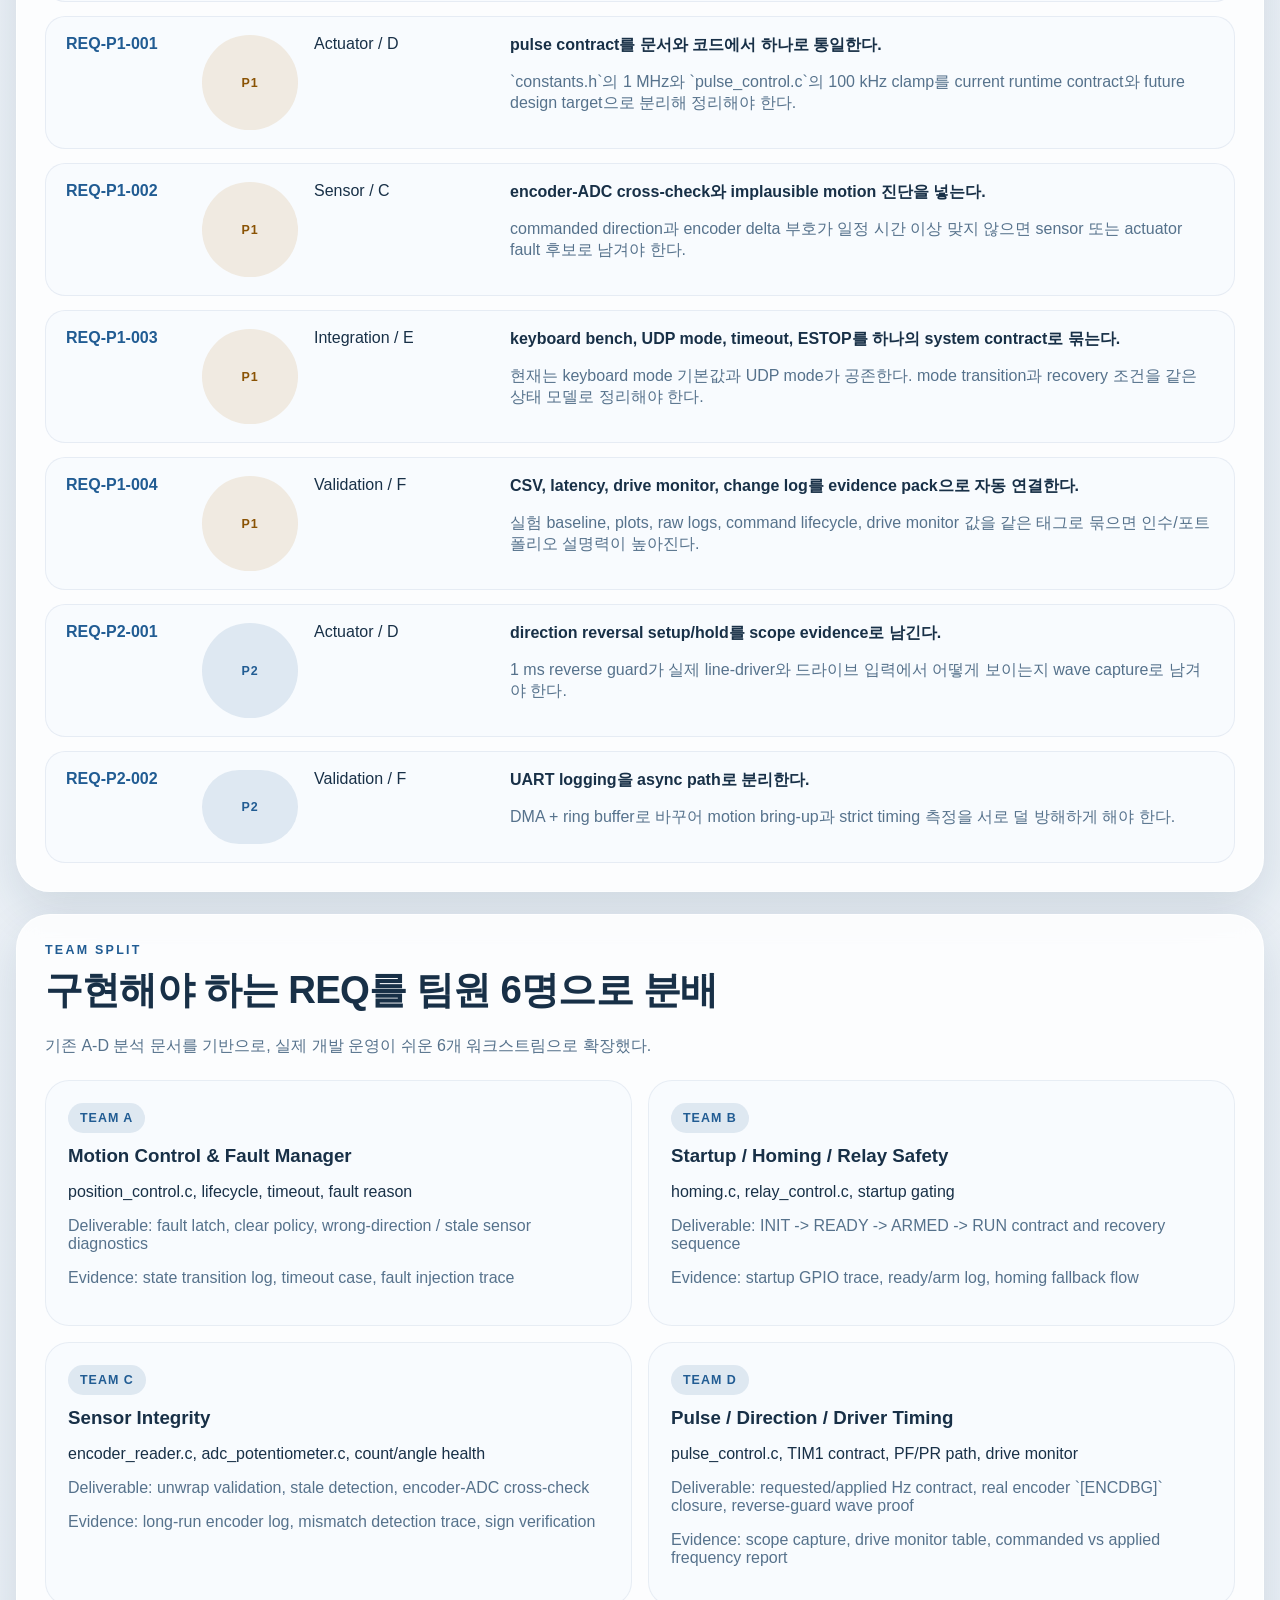
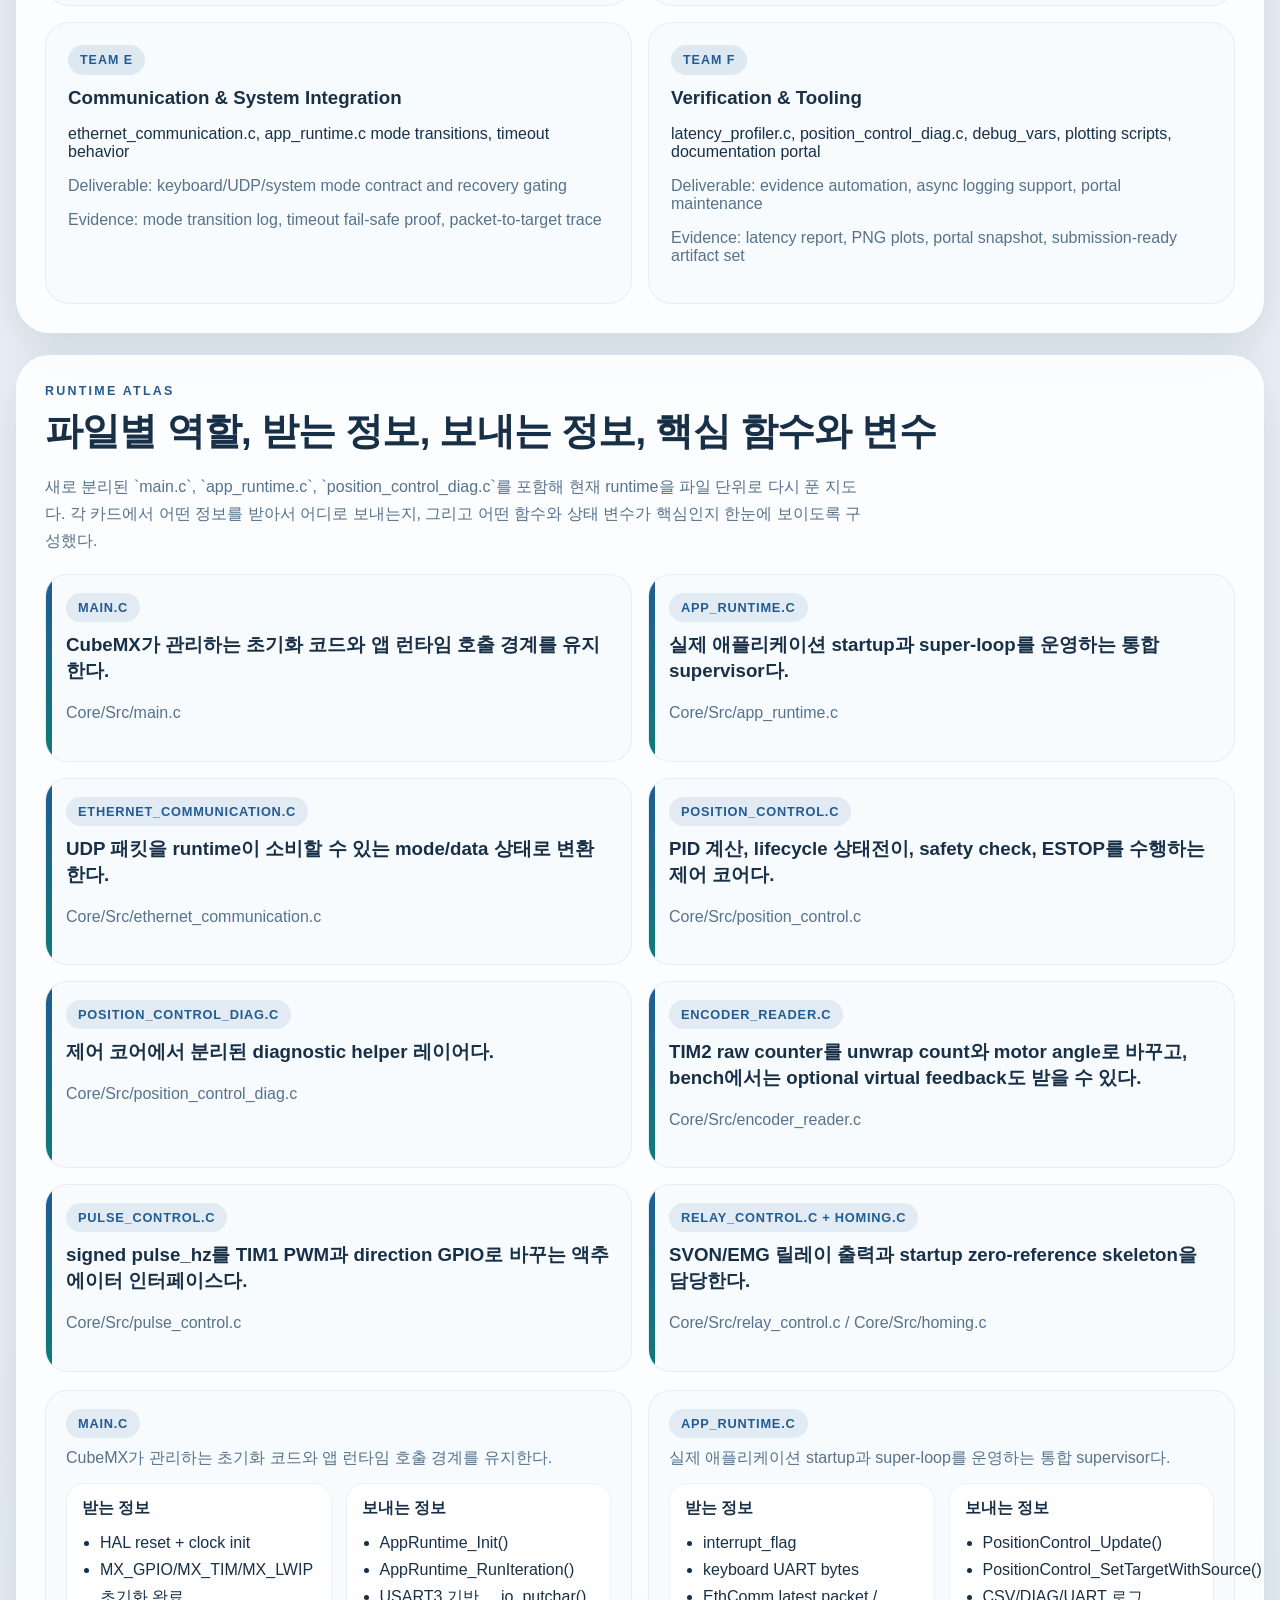
==== commit d0223313: "feat: add bench feedback paths and sync steering docs Add optional virtual feedback support, encoder" ====
--- a/Doc/steering_portal/index.html
+++ b/Doc/steering_portal/index.html
@@ -17,7 +17,7 @@
           아키텍처, 동작 방식, 증거, 다음 개발 방향을 한 번에 이해하도록 정리한 로컬 설명 포털이다.
         </p>
         <p class="baseline">
-          Current baseline: 2026-03-25 runtime with `main.c -> app_runtime.c` split, `position_control_diag.c` split, encoder unwrap count, and current bench note `P-RUN / P4-00=2 / St-06=0`
+          Current baseline: 2026-03-29 runtime with `main.c -> app_runtime.c` split, `TIM2(PA0/PB3)` encoder path, real `[ENCDBG]` diagnostics, and optional virtual feedback path for controller-only bench tests
         </p>
       </div>
 
@@ -324,7 +324,7 @@
         <div class="status-grid">
           <article class="status-card done">
             <h3>Runtime skeleton</h3>
-            <p>`main.c`는 얇은 부트 진입점으로 남기고, `app_runtime.c`가 startup, 1ms service, watchdog, keyboard bench를 담당한다.</p>
+            <p>`main.c`는 얇은 부트 진입점으로 남기고, `app_runtime.c`가 startup, 1ms service, watchdog, keyboard bench, real encoder `[ENCDBG]`를 담당한다.</p>
             <span class="state-tag">implemented</span>
           </article>
           <article class="status-card done">
@@ -344,7 +344,7 @@
           </article>
           <article class="status-card partial">
             <h3>Closed-loop tracking proof</h3>
-            <p>손으로 축을 돌릴 때 TIM4 count는 변하고 PE9 pulse도 확인됐지만, current bench에서는 드라이브 `St-06=0`이라 commanded motion closure가 미완료다.</p>
+            <p>`PE9/PE10` pulse path, `TIM2(PA0/PB3)` real encoder path, optional virtual feedback path까지는 정리됐다. 다만 authoritative real encoder truth는 아직 hardware bring-up 이슈가 남아 있다.</p>
             <span class="state-tag">partial</span>
           </article>
           <article class="status-card partial">
@@ -378,7 +378,7 @@
             </div>
             <svg id="actual-trace" viewBox="0 0 640 260" class="trace-svg" aria-label="Measured steering response chart"></svg>
             <p class="caption">
-              최근 bench에서는 target과 output은 변하지만 drive `St-06=0` 상태가 유지돼 motion closure가 아직 닫히지 않는다.
+              최근 bench에서는 target과 output은 정상적으로 변한다. 대신 real encoder chain은 `[ENCDBG]`와 scope로 따로 봐야 하는 상태라 final hardware closure는 아직 남아 있다.
             </p>
             <img class="plot-image" src="../../putty_log/plots/control_trace.png" alt="Control trace plot generated from PuTTY log">
           </article>
@@ -399,8 +399,8 @@
             <ul class="plain-list">
               <li>`EncoderReader_GetCount()`는 이제 centered raw가 아니라 누적 `unwrap` count를 사용한다.</li>
               <li>CSV에는 `enc_cnt`, `enc_raw`, `req_hz`, `applied_hz`, `out_active`, `rev_guard`, `cmd_id/state/result`가 함께 남는다.</li>
-              <li>최근 bench에서는 손으로 축을 돌릴 때 TIM4 count가 변하므로 encoder input chain 자체는 일부 확인됐다.</li>
-              <li>반면 drive monitor `St-06=0`, `St-04` 정지 상태라 command pulse recognition closure는 아직 없다.</li>
+              <li>현재 encoder 입력은 `TIM2`, `PA0/PB3` 기준으로 본다.</li>
+              <li>`[ENCDBG]`는 실제 TIM2 `cnt/delta/A/B`를 그대로 찍고, virtual feedback은 controller-only bench에서만 선택적으로 사용한다.</li>
               <li>latency evidence는 유효하지만 strict timing 분석 시 blocking UART logging 조건을 분리해서 해석해야 한다.</li>
             </ul>
           </article>
@@ -458,12 +458,13 @@
 
         <div class="issue-grid">
           <article class="issue-card critical">
-            <h3>P0. Drive command pulse not counted</h3>
+            <h3>P0. Real encoder truth still unstable</h3>
             <p>
-              현재 bench에서는 `P-RUN`, `P4-00=2`, `PE9` pulse 확인에도 불구하고 드라이브 `St-06=0`, `St-04` 정지 상태가 남아 있다.
-              따라서 현재 가장 큰 병목은 drive-side pulse recognition closure다.
-            </p>
-            <span class="evidence">Evidence: `St-06 = 0`, `St-04` static</span>
+              현재 bench에서는 software pulse path와 controller 구조는 설명 가능하지만,
+              실제 encoder truth는 `TIM2(PA0/PB3)`와 hardware signal integrity를 더 닫아야 한다.
+              그래서 real closed-loop proof를 authoritative evidence로 쓰기 어렵다.
+            </p>
+            <span class="evidence">Evidence: `TIM2(PA0/PB3)`, `[ENCDBG]`, real A/B amplitude imbalance observation</span>
           </article>
 
           <article class="issue-card warning">
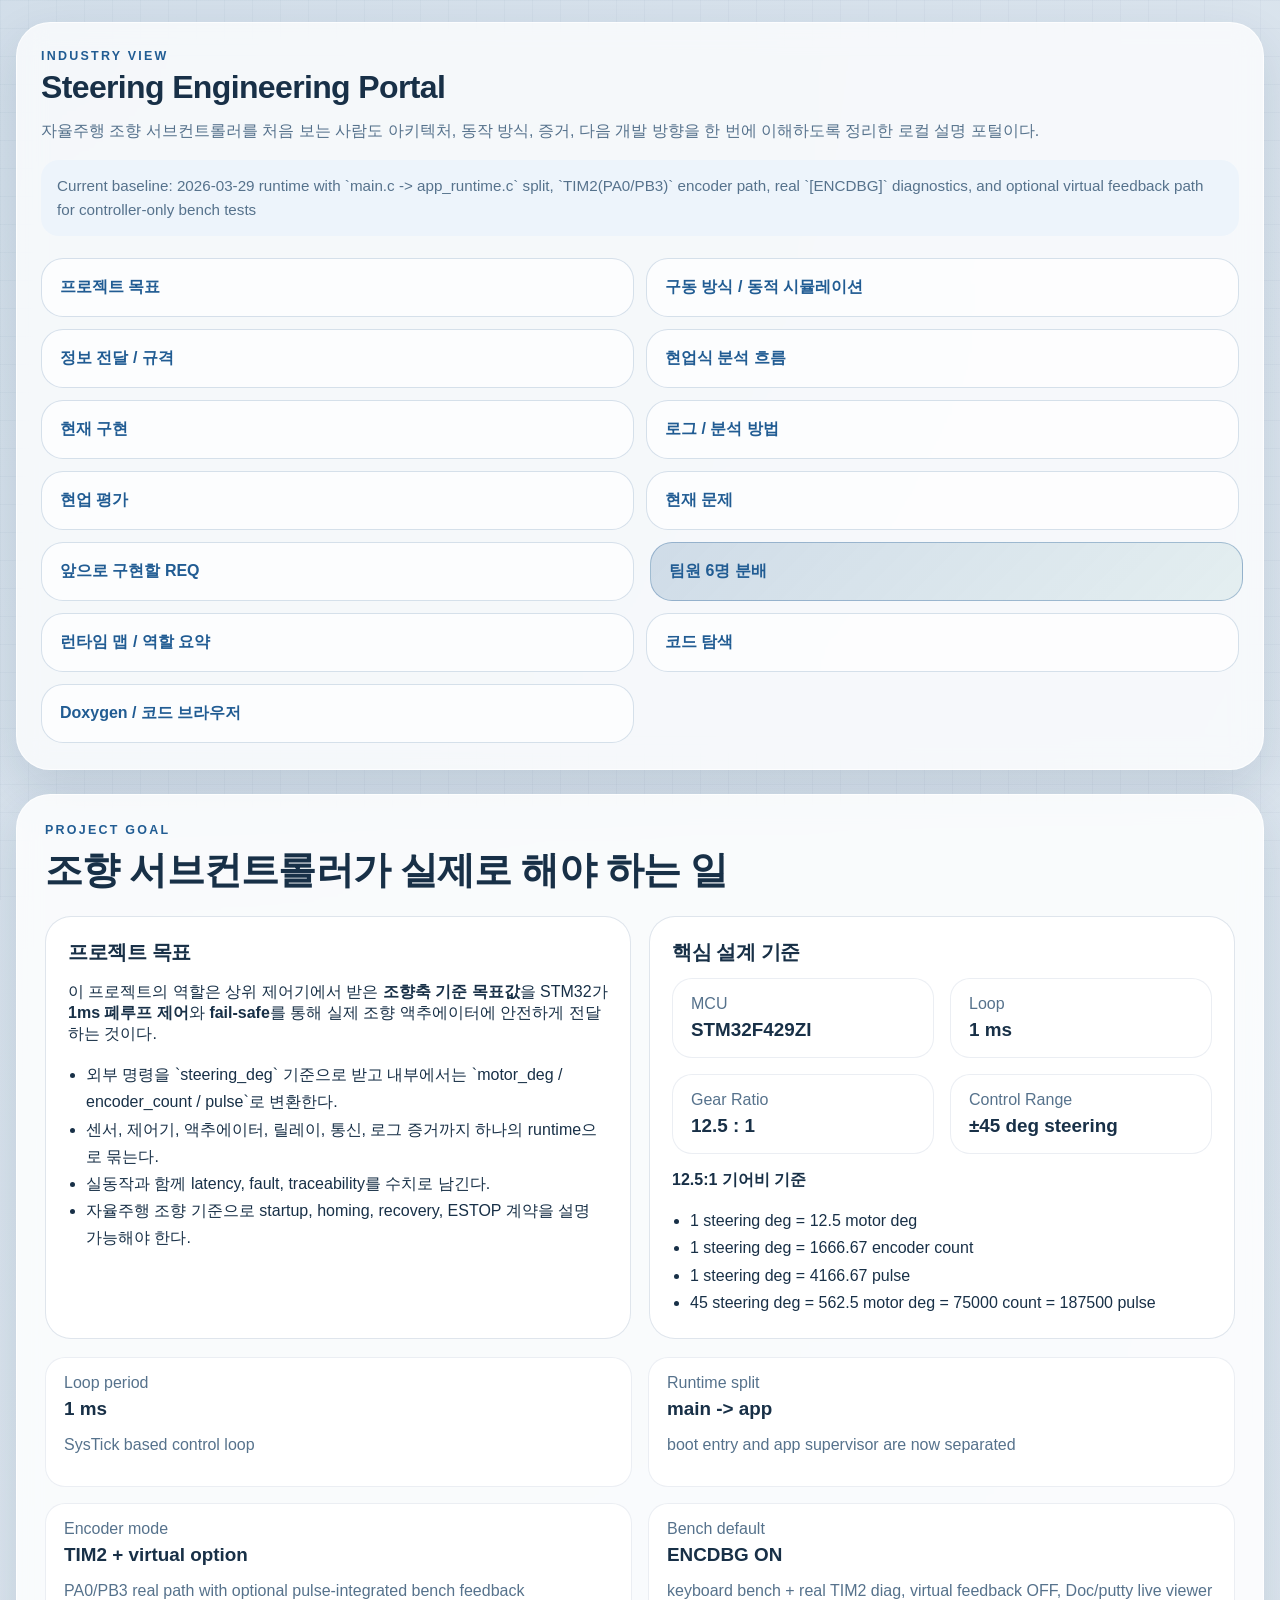
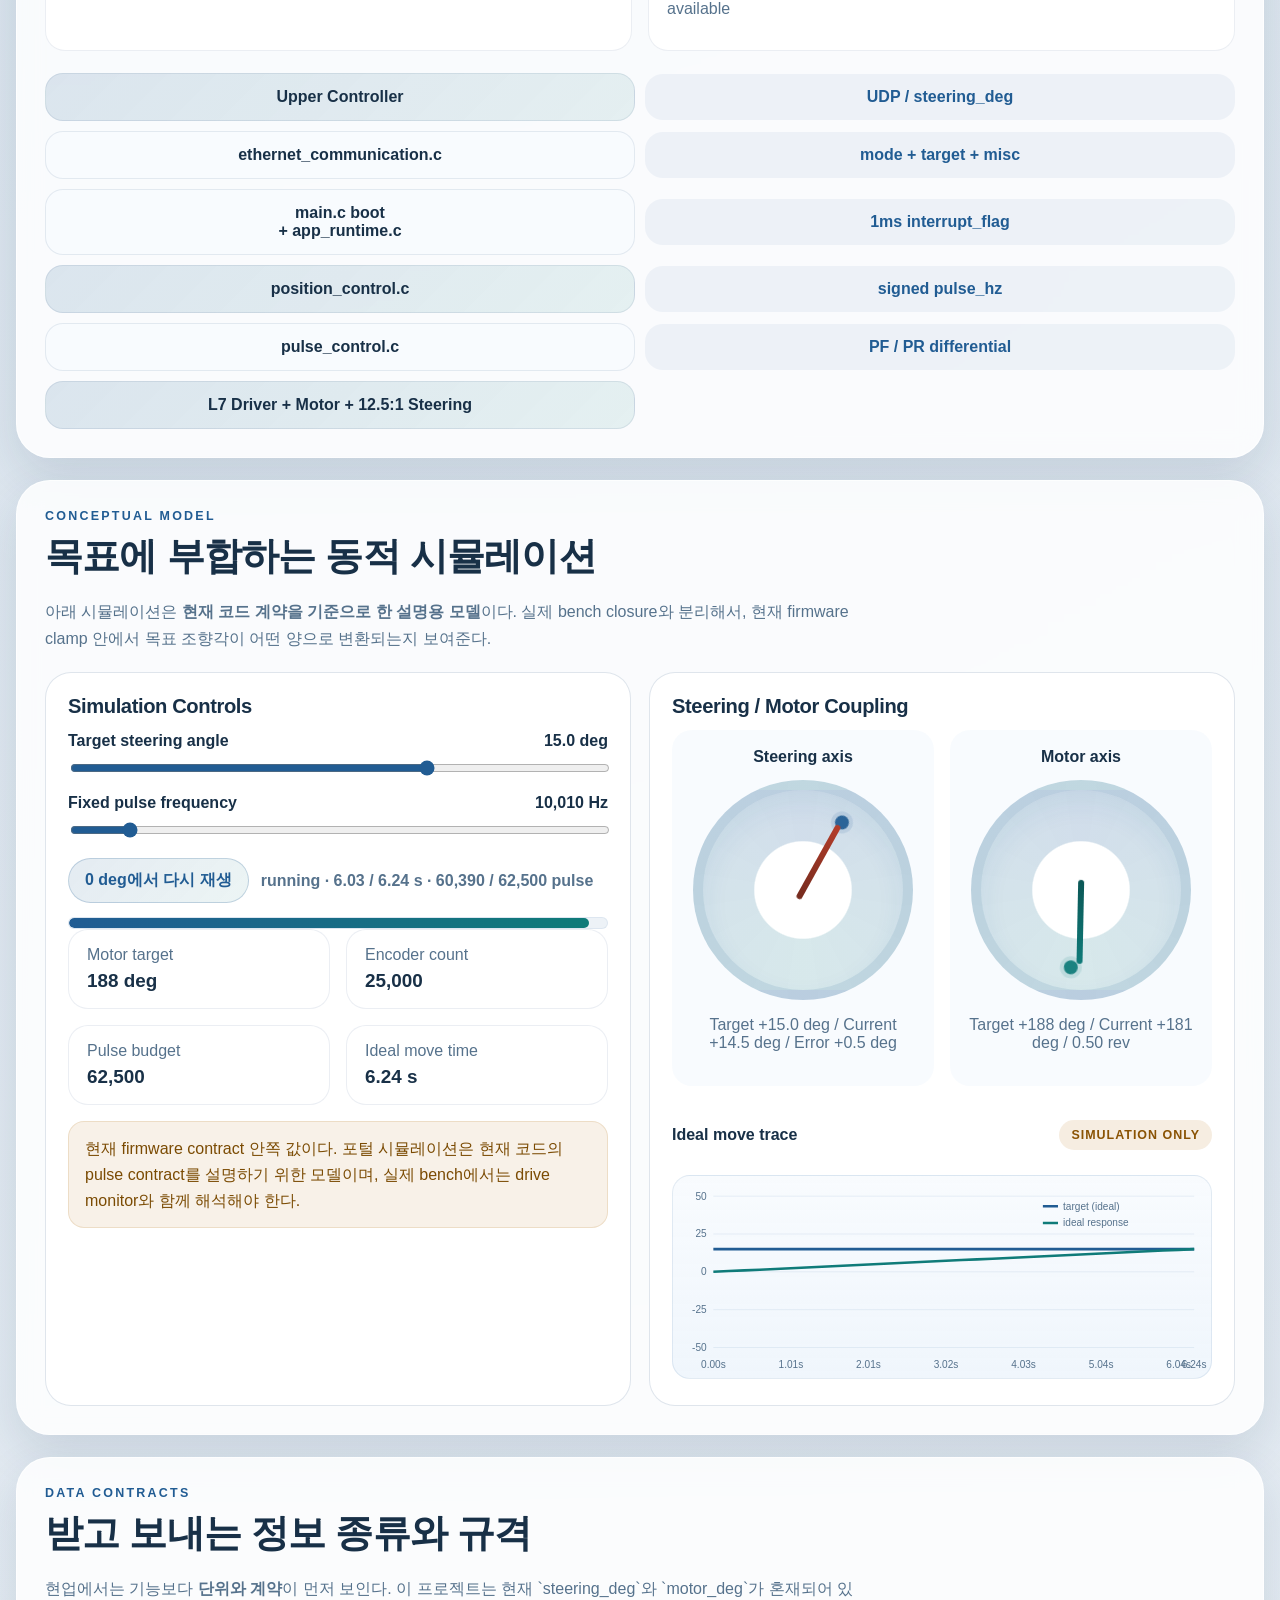
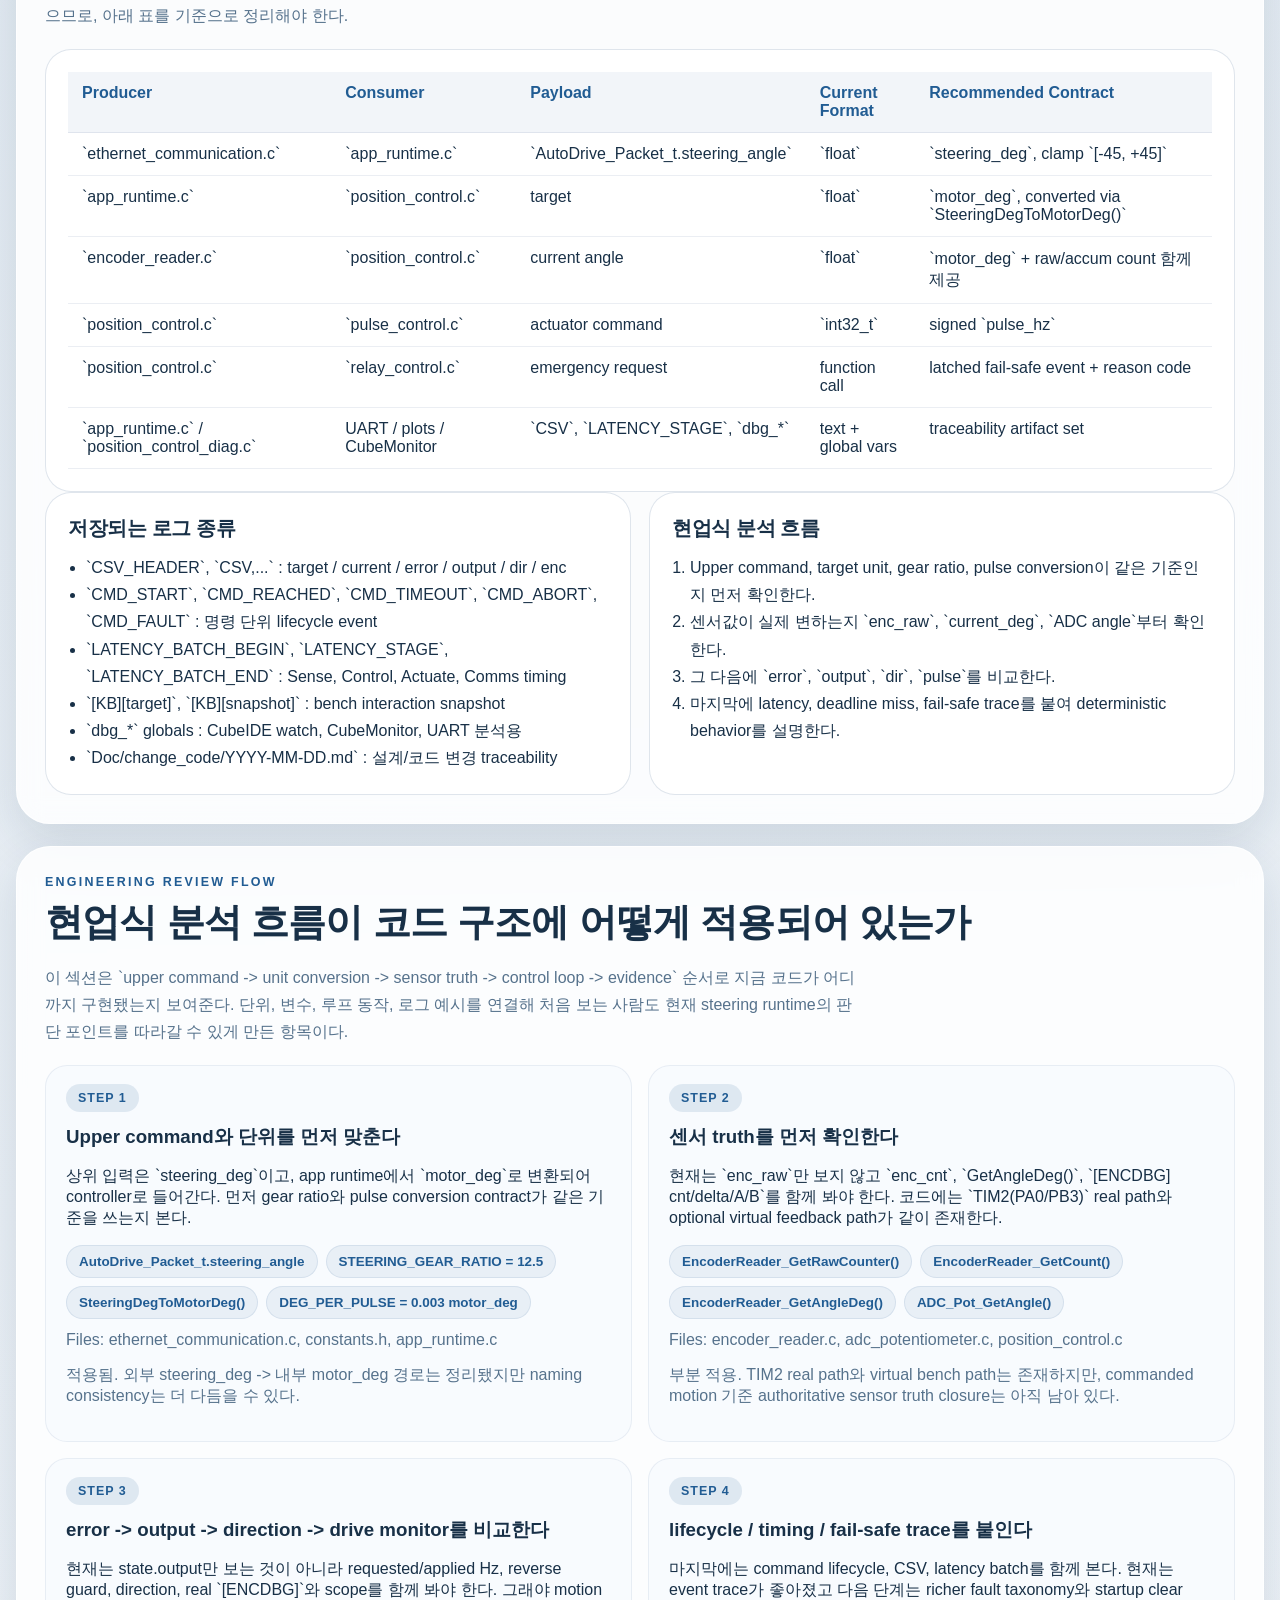
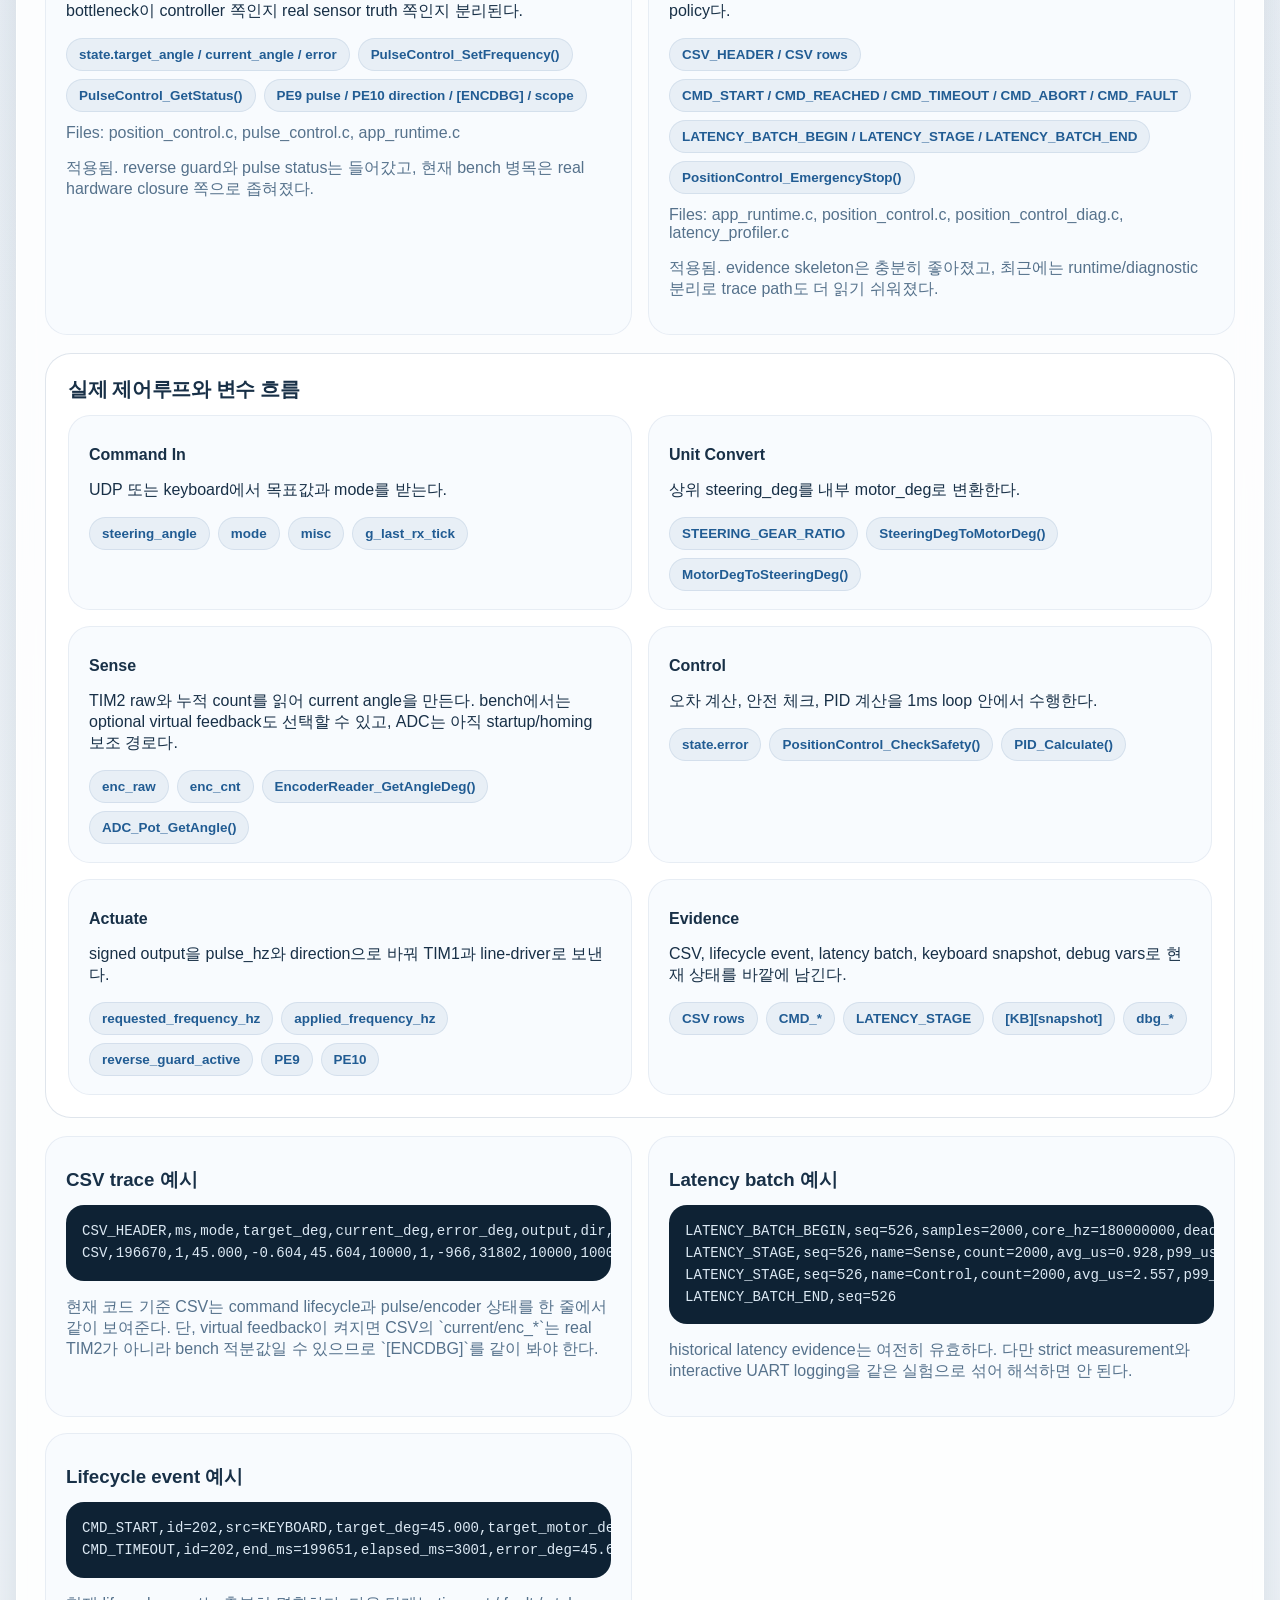
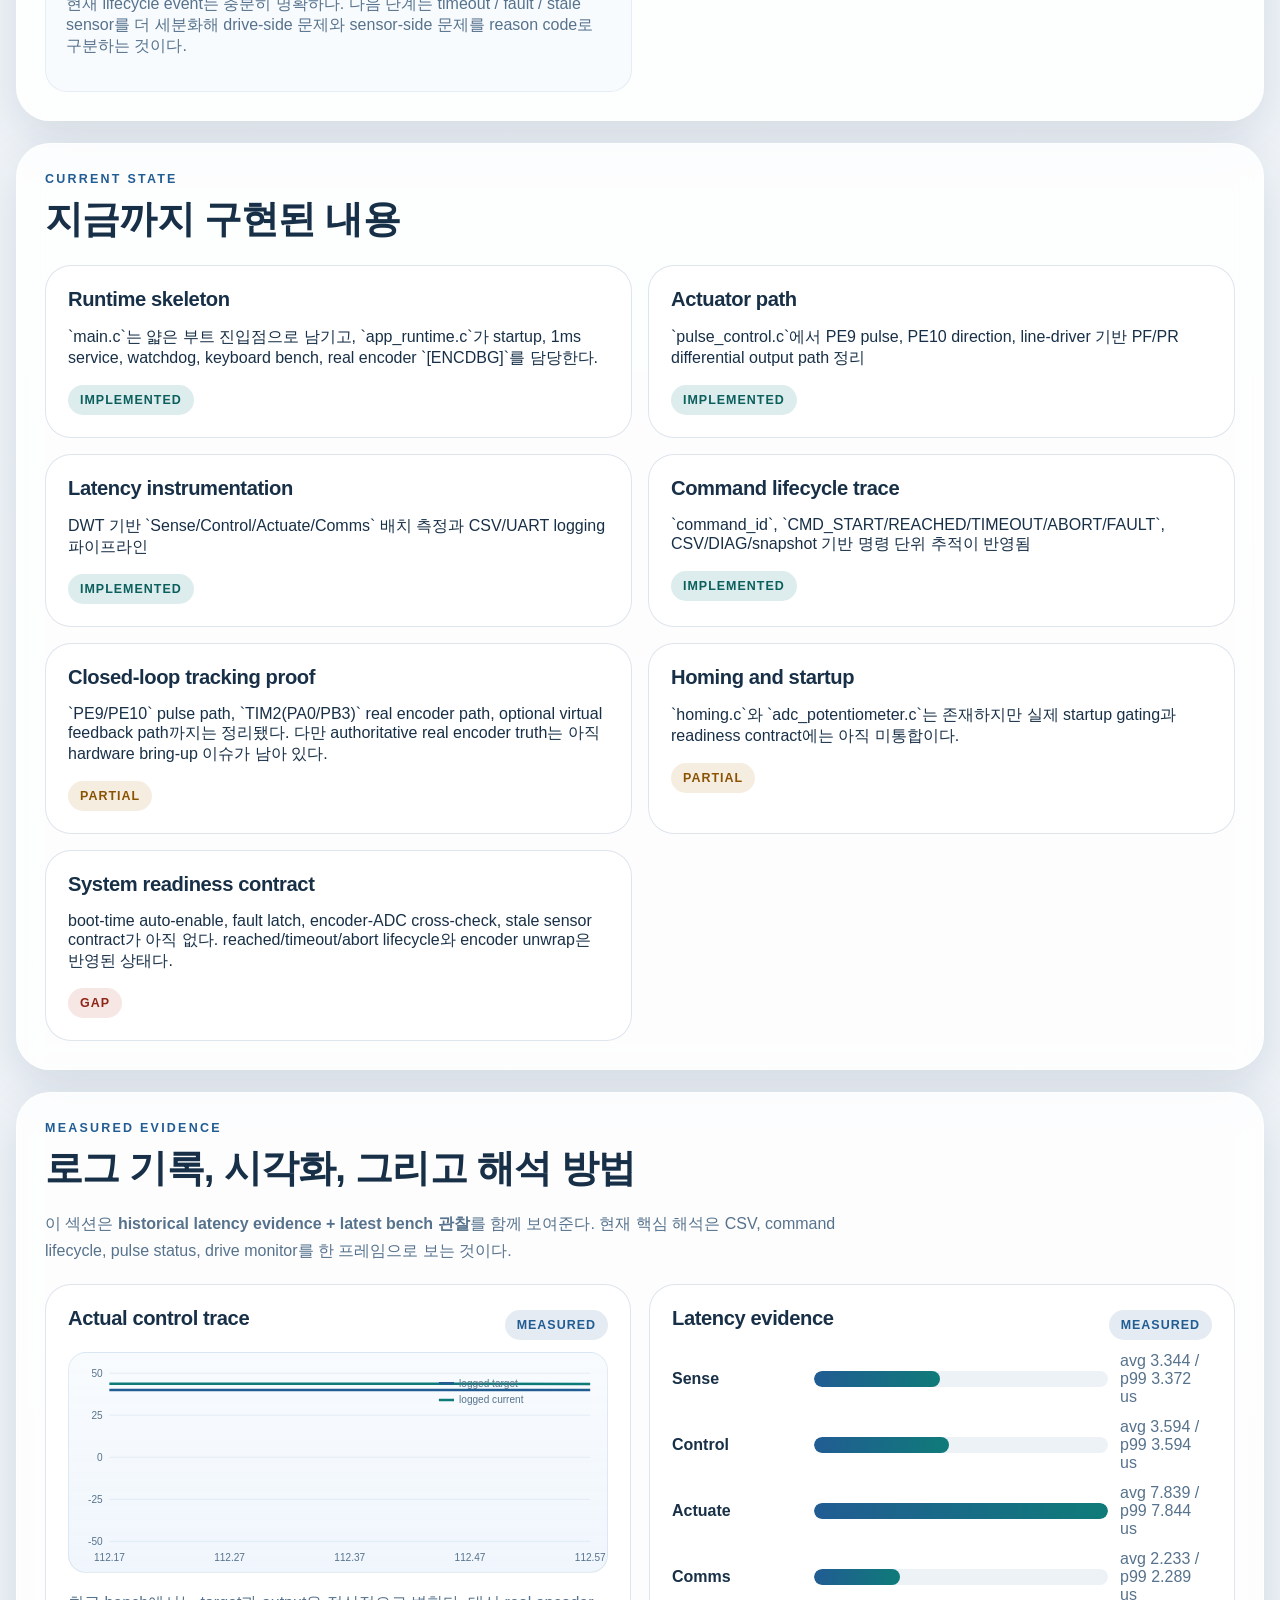
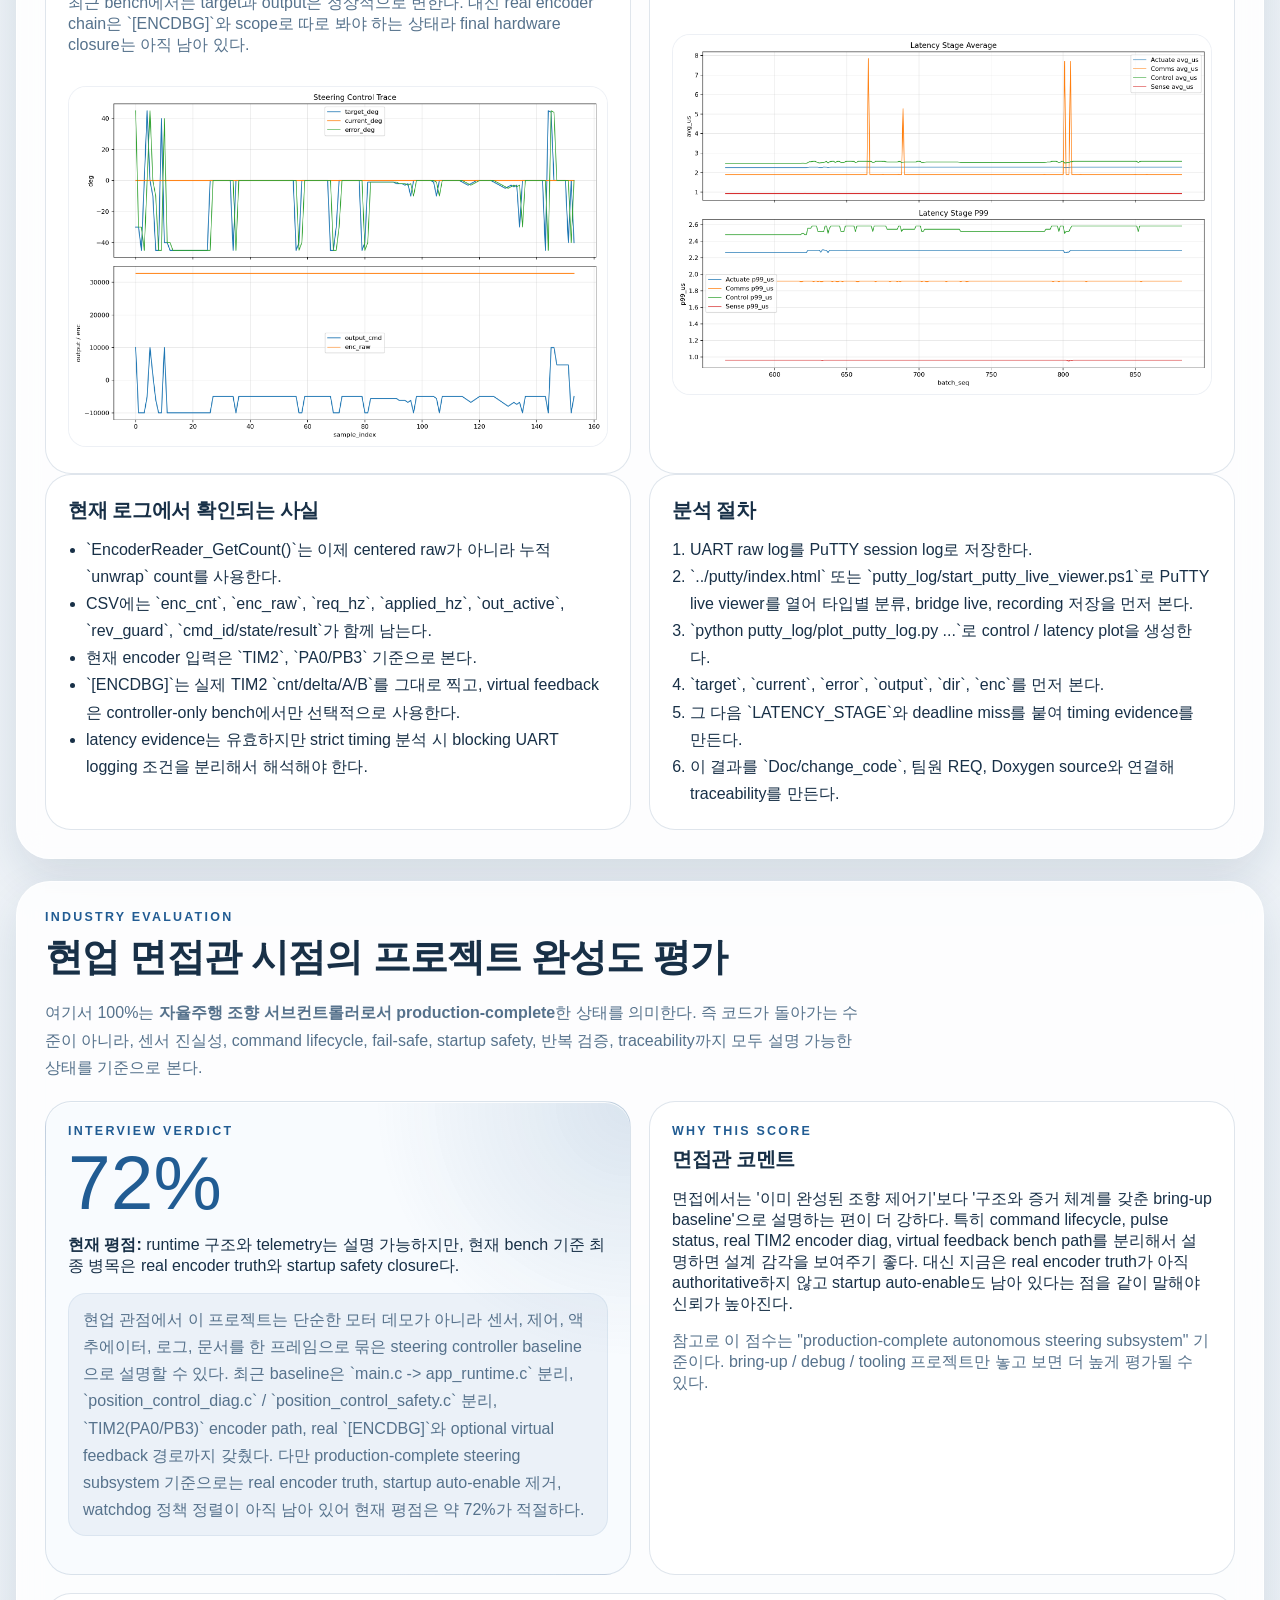
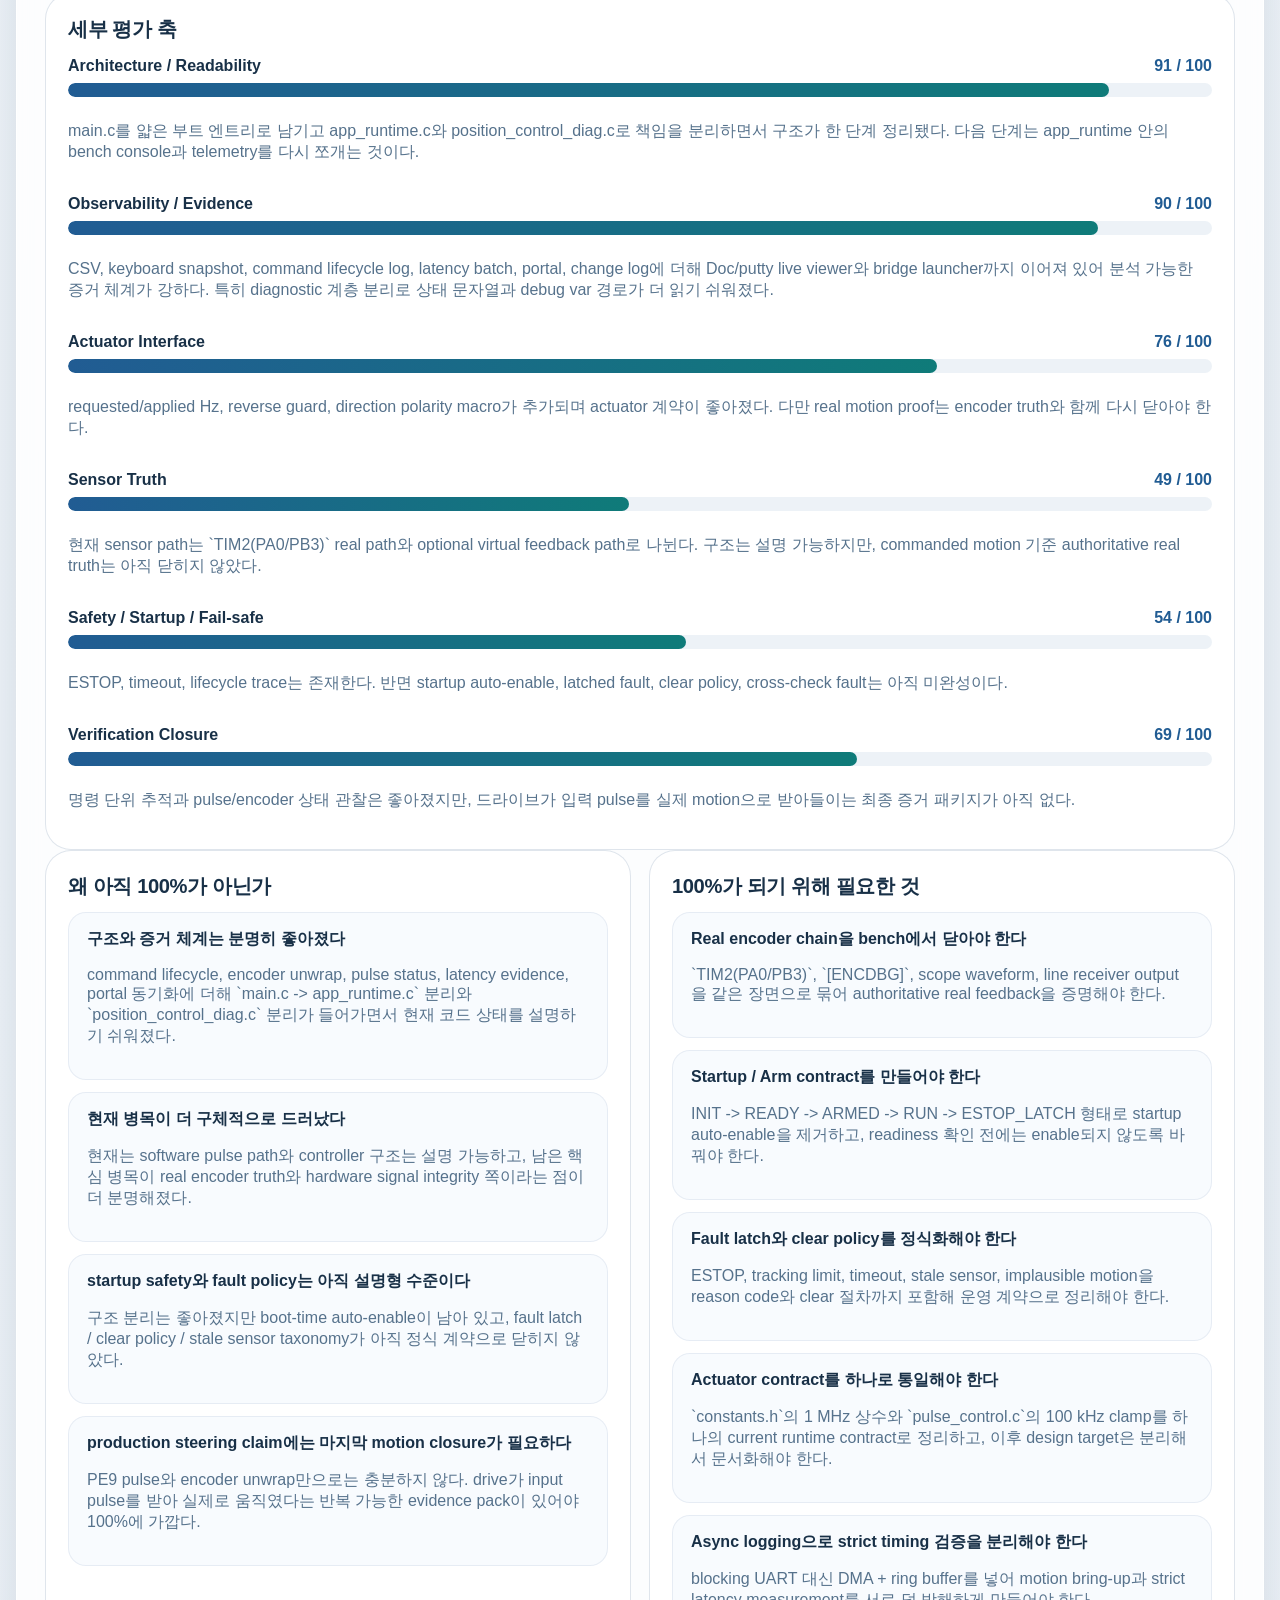
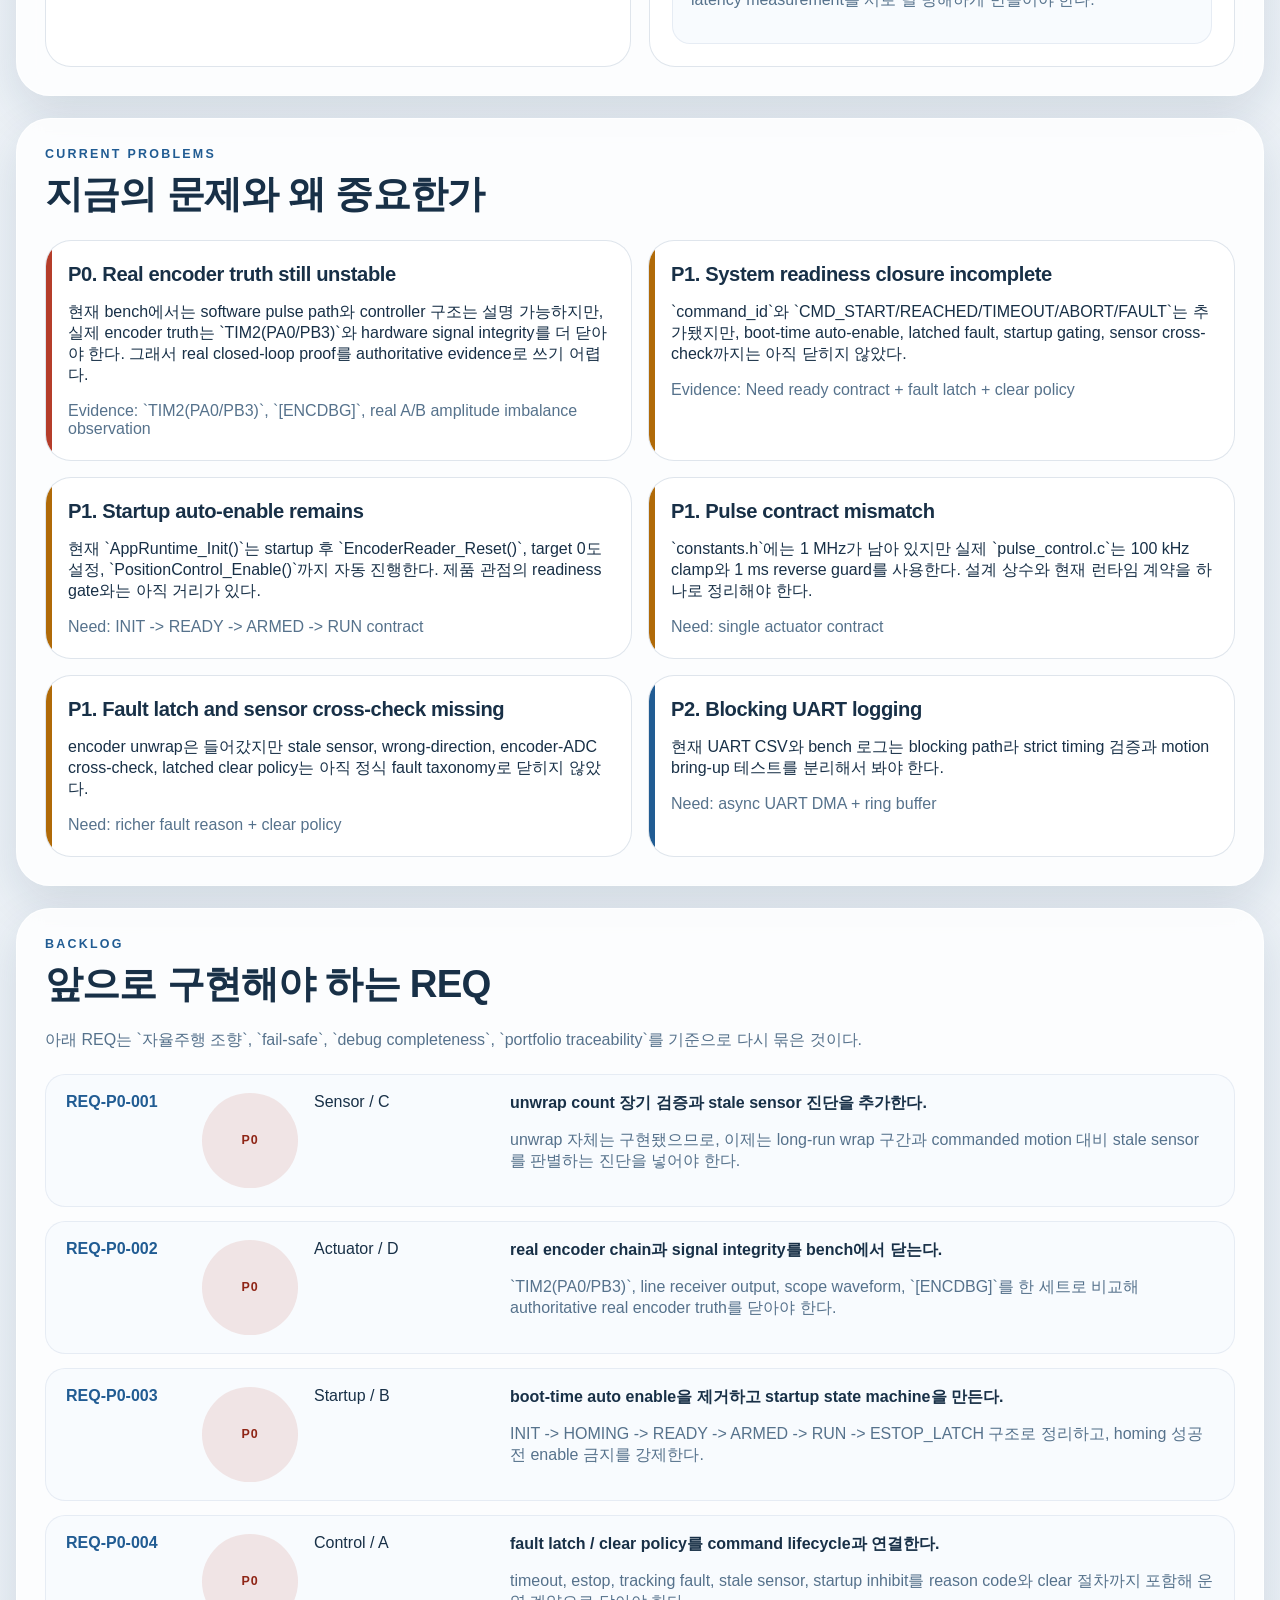
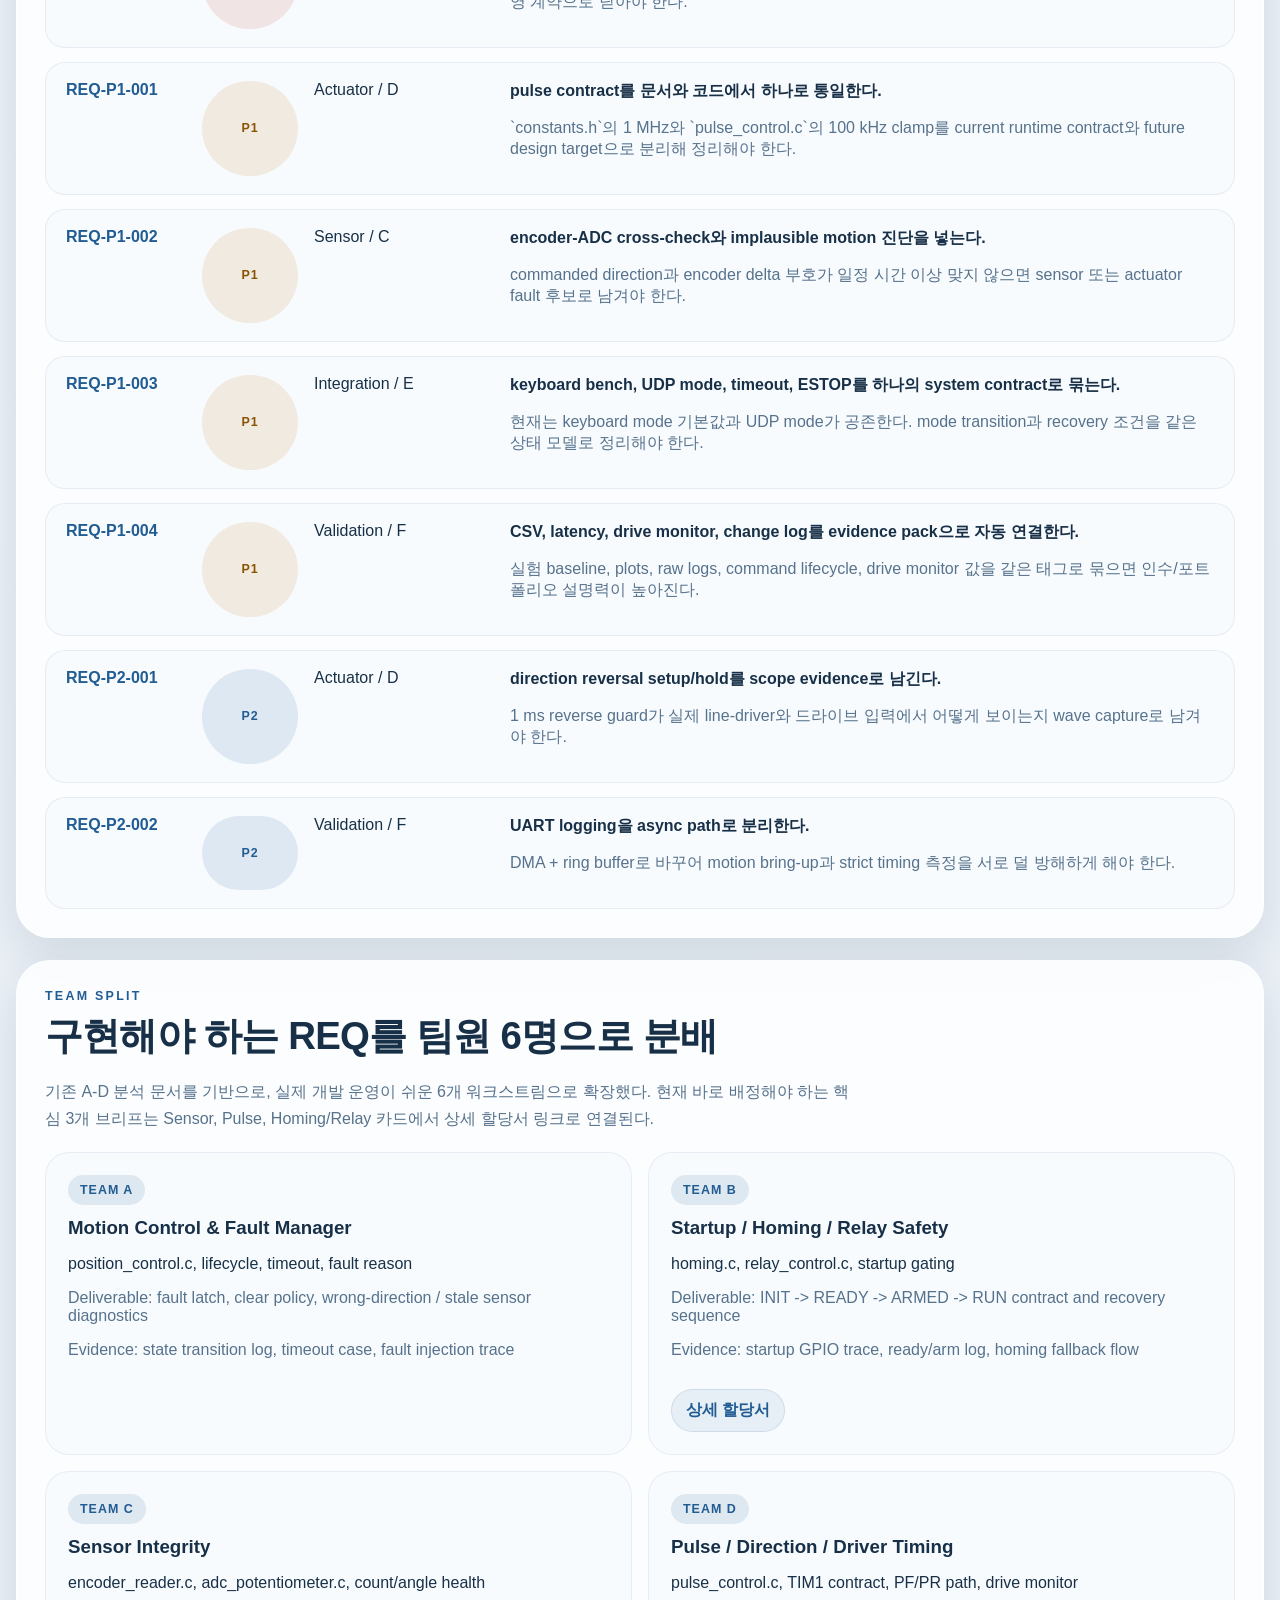
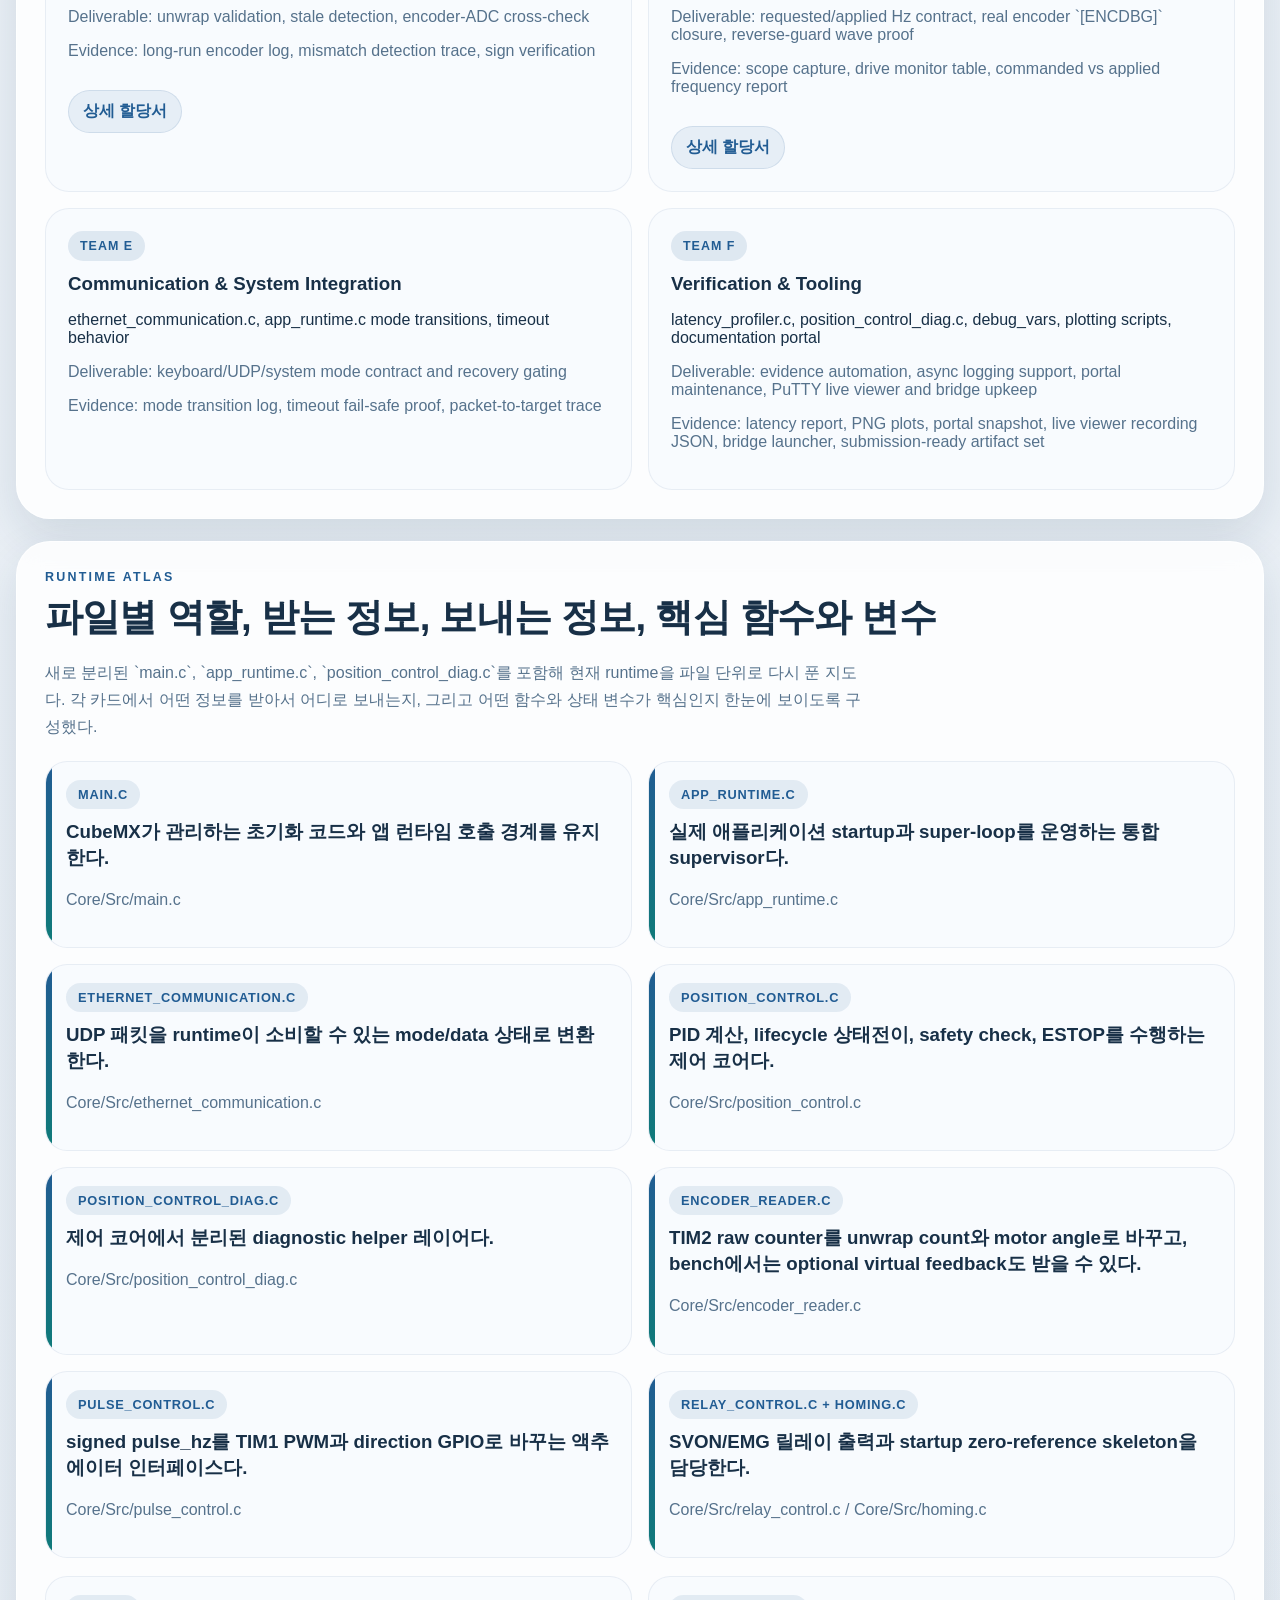
==== commit e12f9743: "docs: add putty live viewer and member task briefs Add Doc/putty live viewer and bridge launcher doc" ====
--- a/Doc/steering_portal/index.html
+++ b/Doc/steering_portal/index.html
@@ -409,6 +409,7 @@
             <h3>분석 절차</h3>
             <ol class="number-list">
               <li>UART raw log를 PuTTY session log로 저장한다.</li>
+              <li>`../putty/index.html` 또는 `putty_log/start_putty_live_viewer.ps1`로 PuTTY live viewer를 열어 타입별 분류, bridge live, recording 저장을 먼저 본다.</li>
               <li>`python putty_log/plot_putty_log.py ...`로 control / latency plot을 생성한다.</li>
               <li>`target`, `current`, `error`, `output`, `dir`, `enc`를 먼저 본다.</li>
               <li>그 다음 `LATENCY_STAGE`와 deadline miss를 붙여 timing evidence를 만든다.</li>
@@ -529,6 +530,7 @@
           <h2>구현해야 하는 REQ를 팀원 6명으로 분배</h2>
           <p class="section-copy">
             기존 A-D 분석 문서를 기반으로, 실제 개발 운영이 쉬운 6개 워크스트림으로 확장했다.
+            현재 바로 배정해야 하는 핵심 3개 브리프는 Sensor, Pulse, Homing/Relay 카드에서 상세 할당서 링크로 연결된다.
           </p>
         </div>
         <div id="team-grid" class="team-grid"></div>
@@ -588,10 +590,26 @@
             <strong>Doxygen Home</strong>
             <span>구조체와 타입 중심 탐색</span>
           </a>
+          <a class="link-card" href="../putty/index.html">
+            <strong>PuTTY Live Viewer</strong>
+            <span>`putty.log` bridge live, record split, interpretation, recording export</span>
+          </a>
           <a class="link-card" href="../README.md">
             <strong>Documentation Index</strong>
             <span>README, REQ, member docs, latency docs</span>
           </a>
+          <a class="link-card" href="../members/adc_encoder.html">
+            <strong>ADC + Encoder Brief</strong>
+            <span>현재 구현, 부족한 점, 센서 담당 상세 REQ</span>
+          </a>
+          <a class="link-card" href="../members/pulse_control.html">
+            <strong>Pulse Control Brief</strong>
+            <span>actuator contract, gate, waveform evidence 요구사항</span>
+          </a>
+          <a class="link-card" href="../members/homing_relay.html">
+            <strong>Homing + Relay Brief</strong>
+            <span>startup state machine, homing gate, relay truth table 요구사항</span>
+          </a>
         </div>
       </section>
     </main>
--- a/Doc/steering_portal/styles.css
+++ b/Doc/steering_portal/styles.css
@@ -862,6 +862,24 @@
 .team-card h3 {
   margin-top: 12px;
   margin-bottom: 10px;
+}
+
+.team-brief-link {
+  display: inline-flex;
+  align-items: center;
+  margin-top: 14px;
+  padding: 10px 14px;
+  border-radius: 999px;
+  background: rgba(33, 92, 147, 0.08);
+  border: 1px solid rgba(33, 92, 147, 0.12);
+  color: var(--accent);
+  font-weight: 700;
+  text-decoration: none;
+}
+
+.team-brief-link:hover {
+  border-color: rgba(33, 92, 147, 0.26);
+  box-shadow: 0 10px 24px rgba(33, 92, 147, 0.08);
 }
 
 .module-chip {
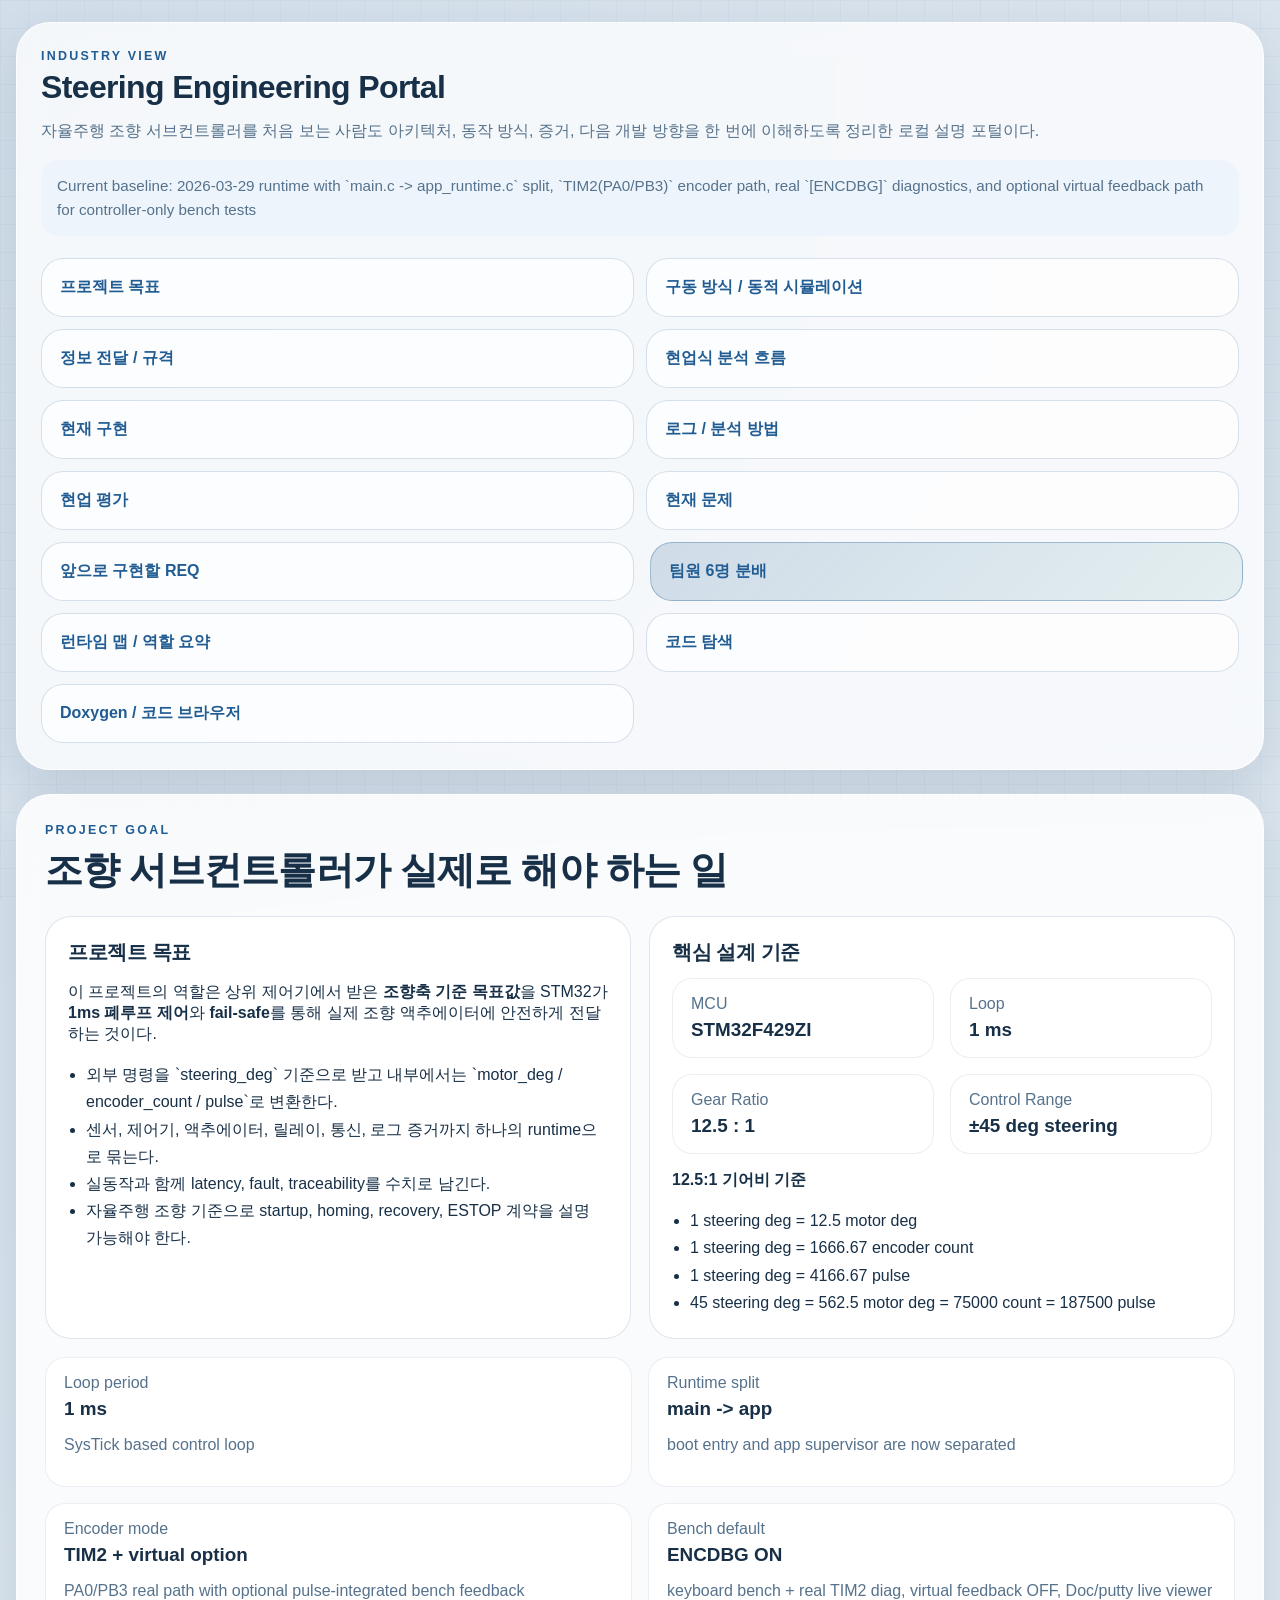
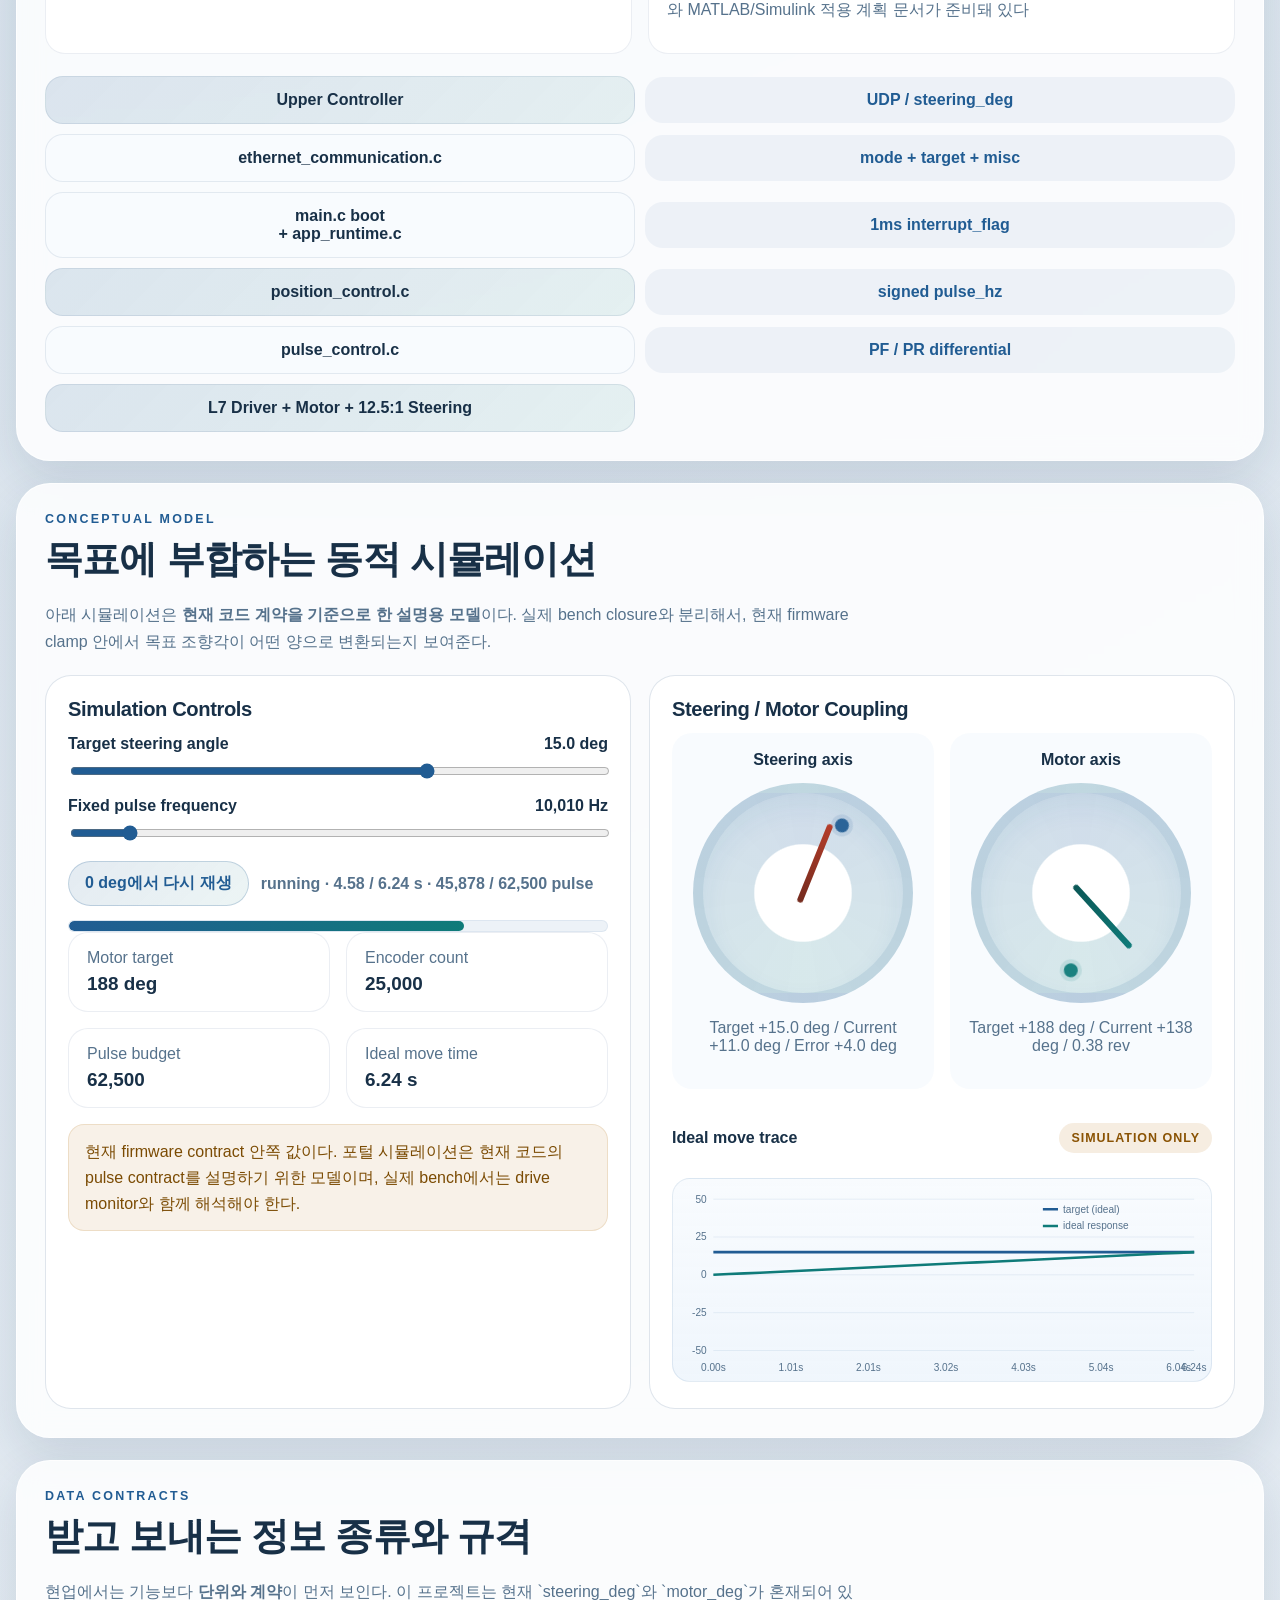
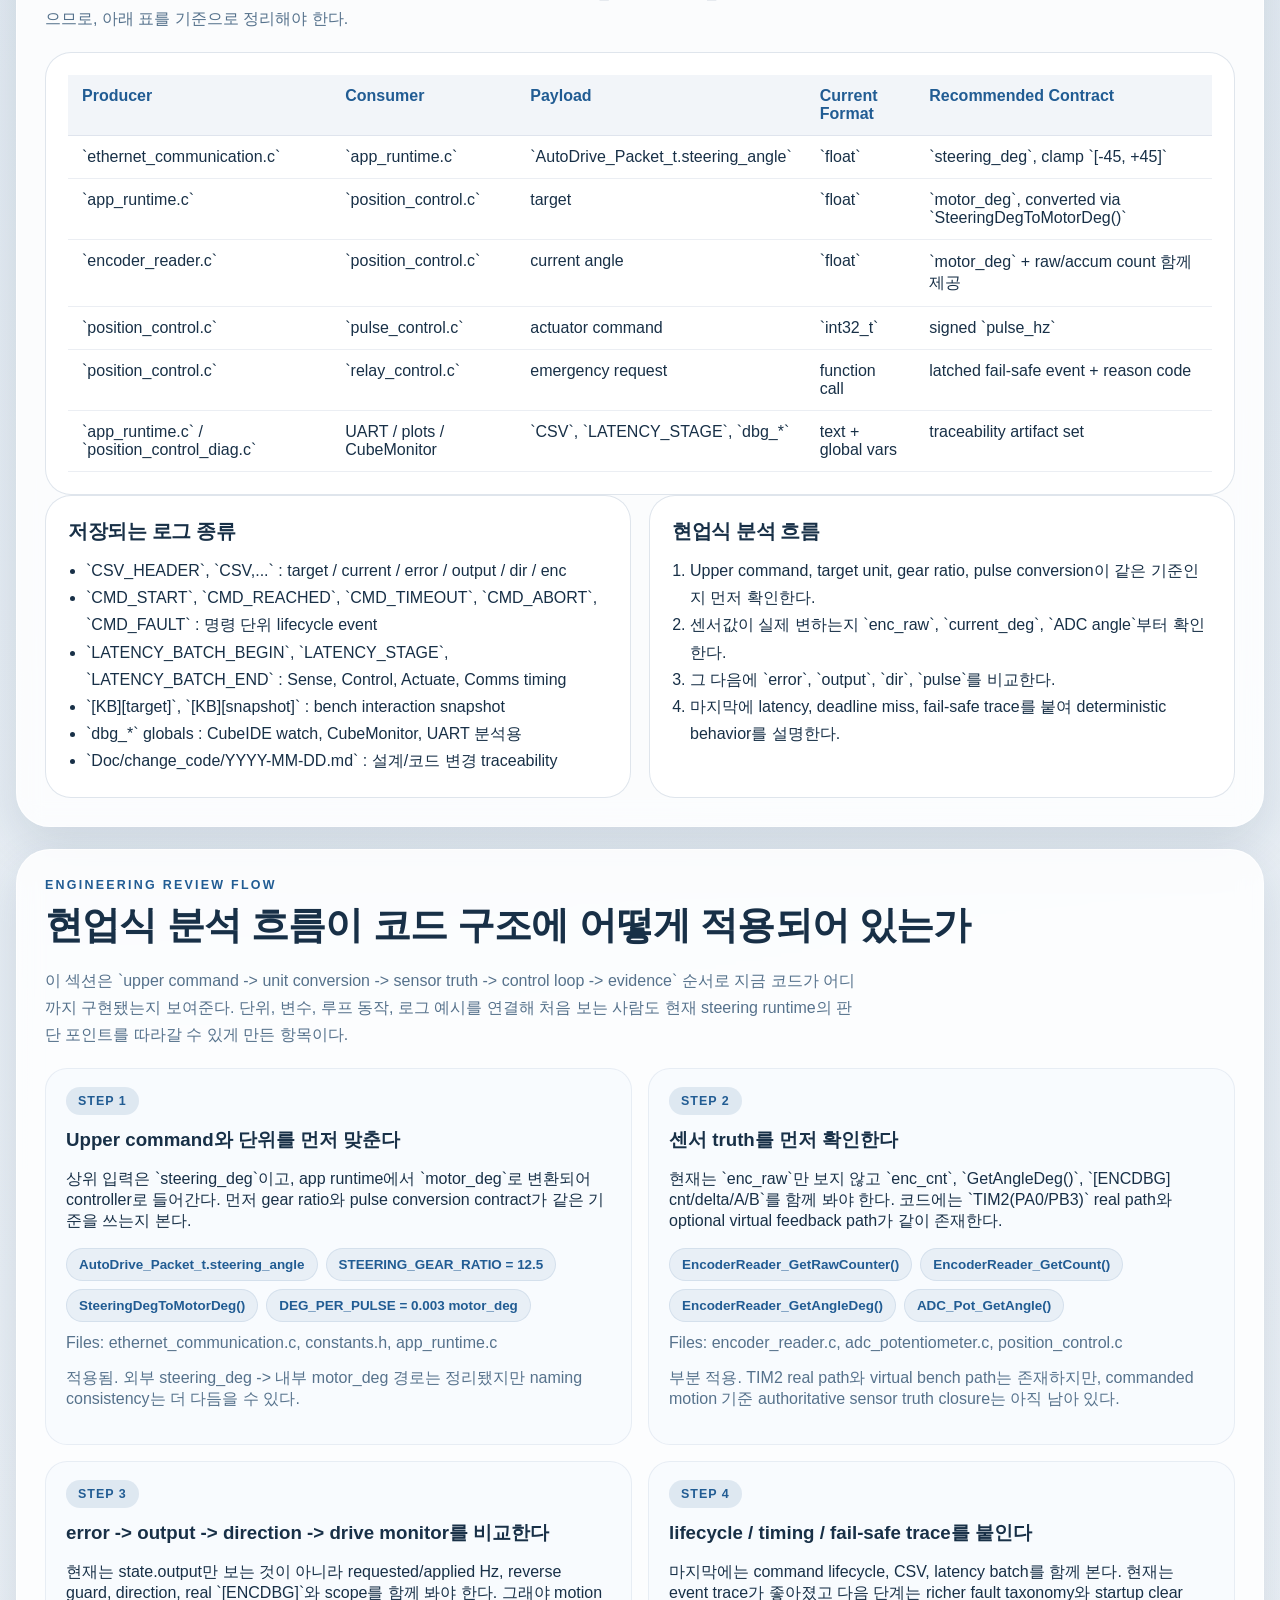
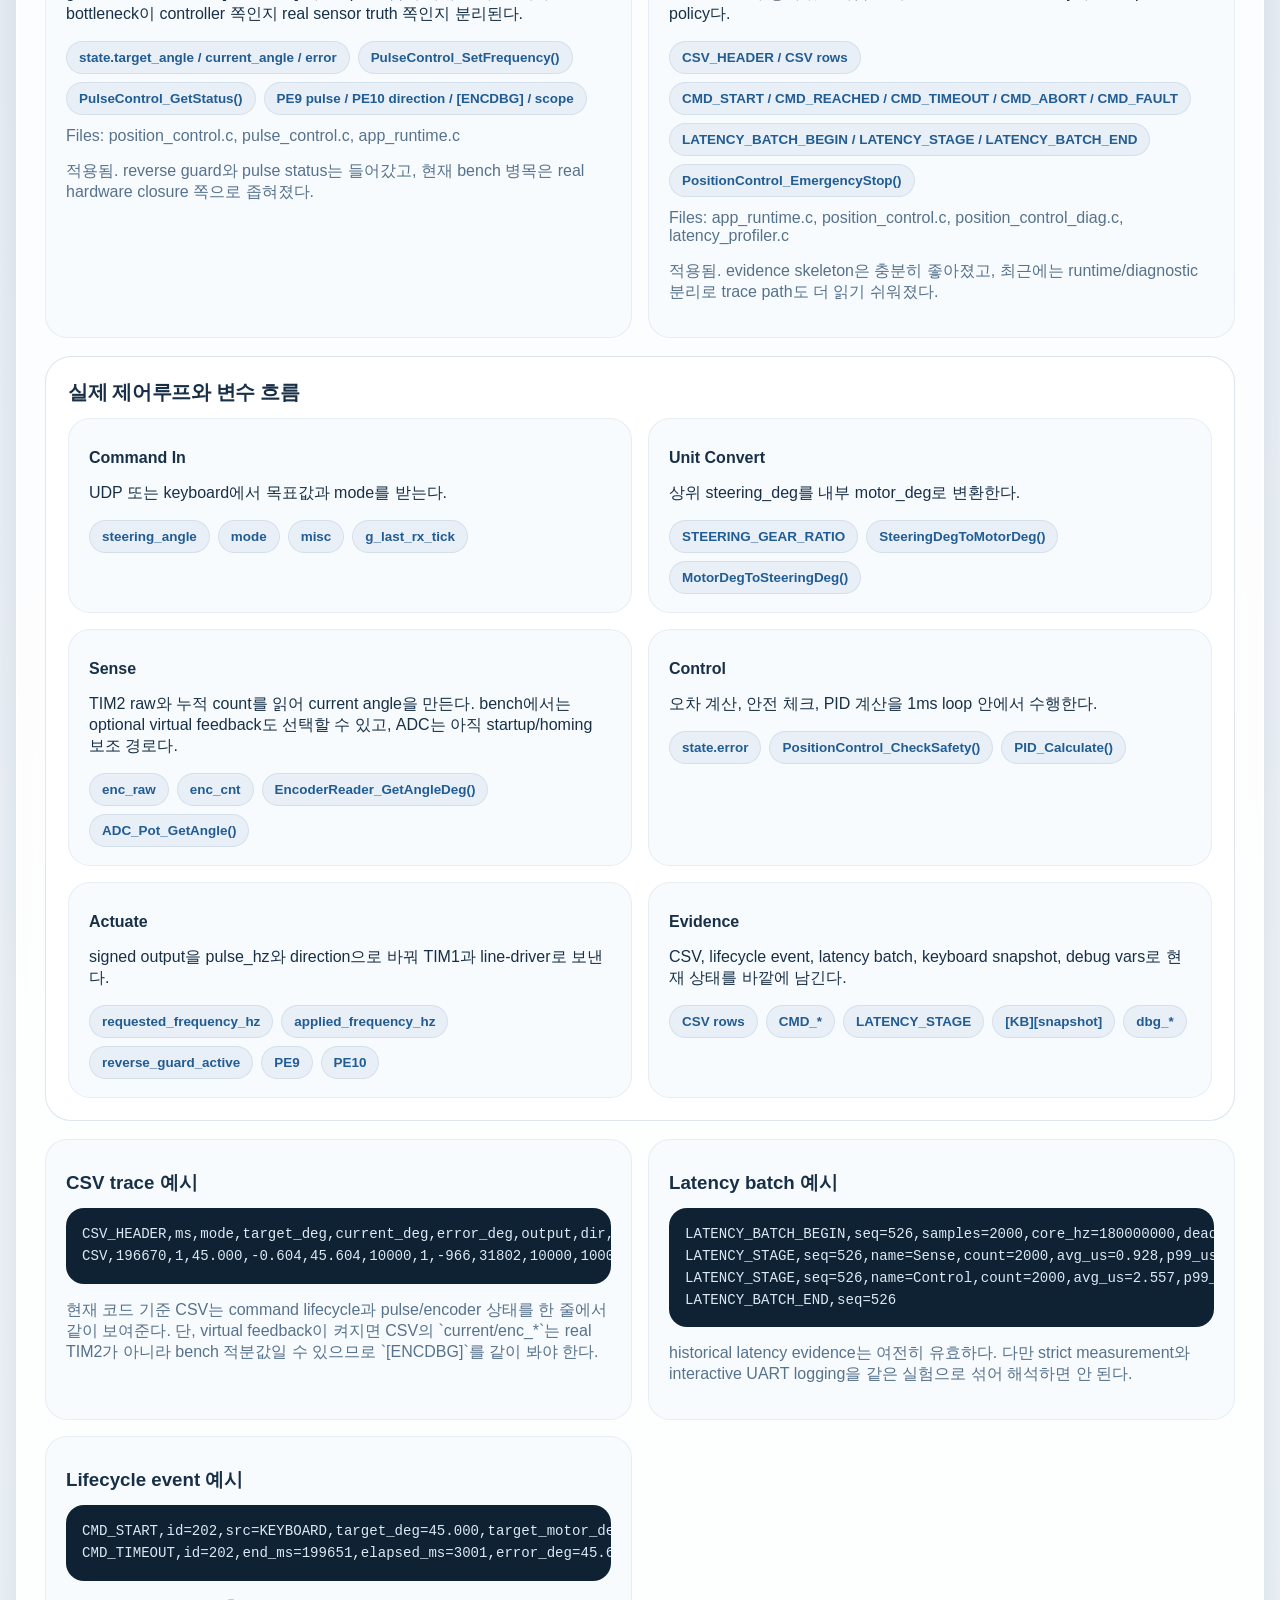
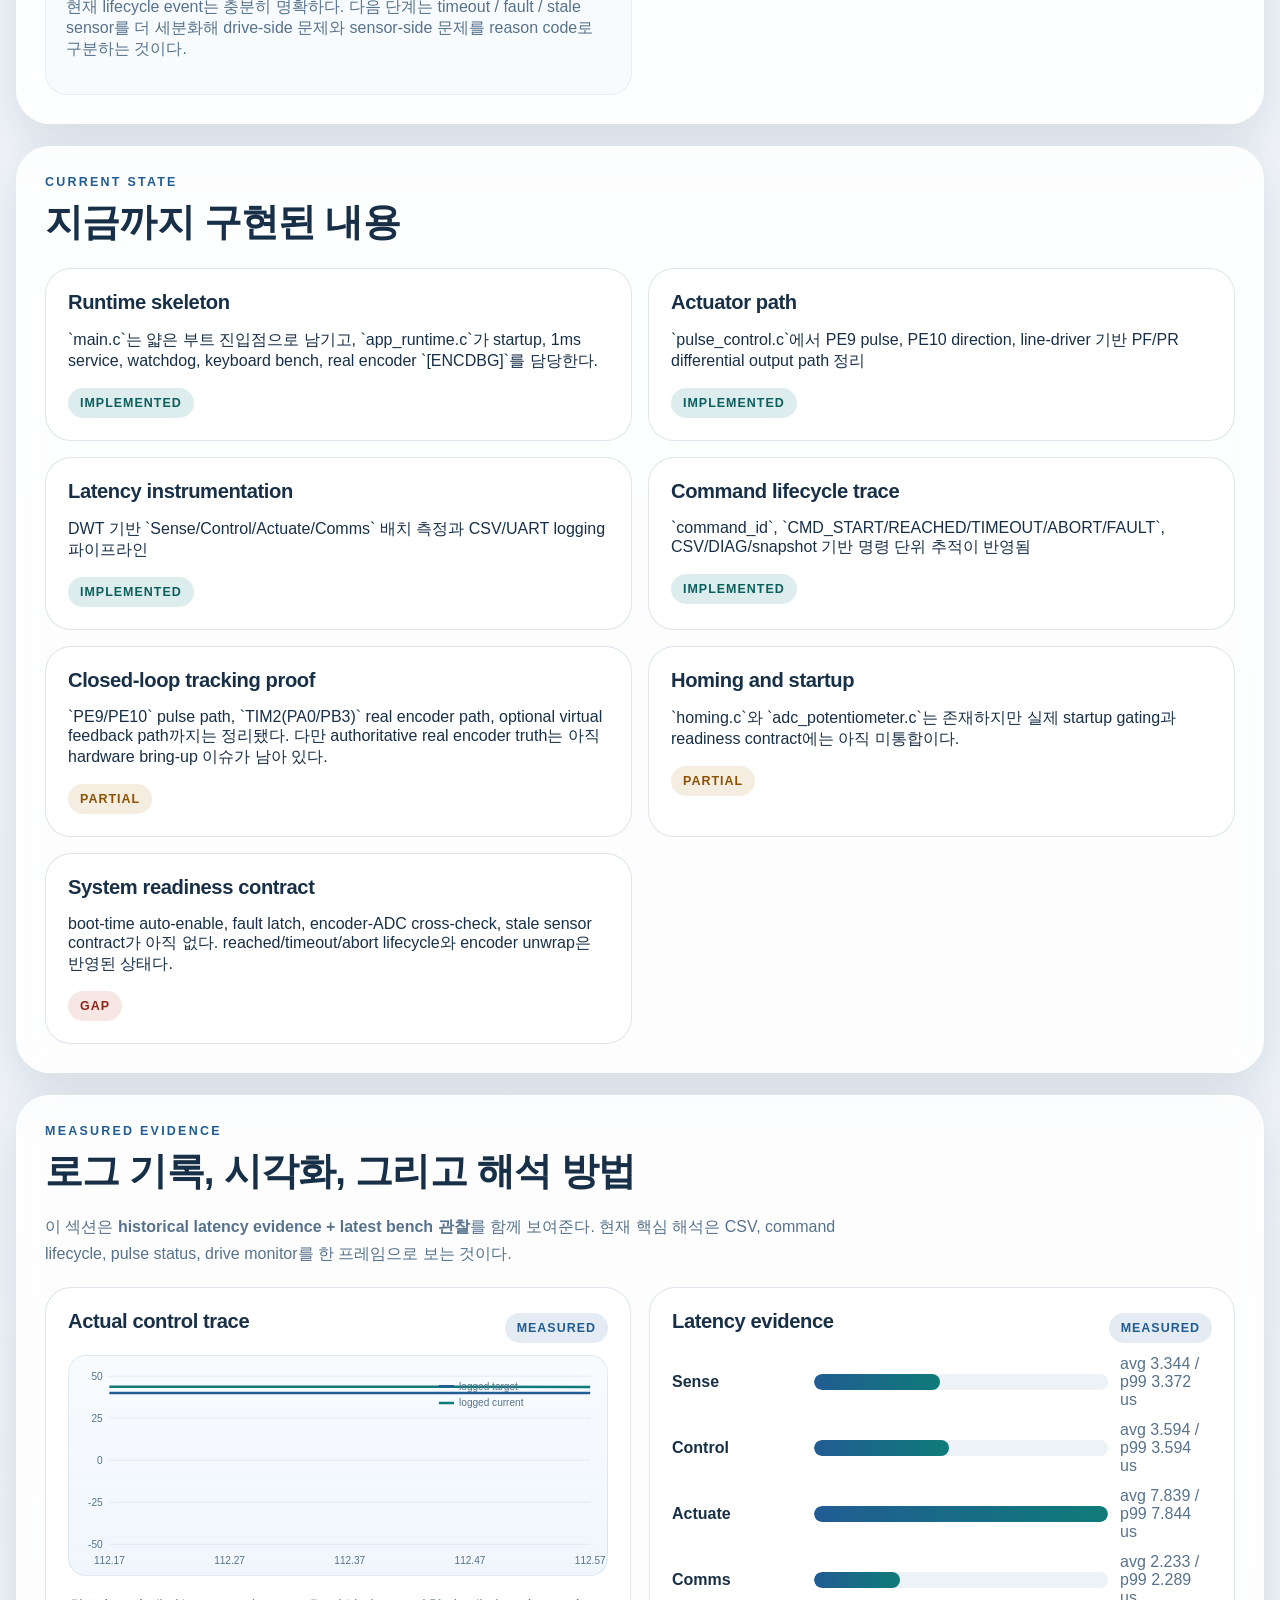
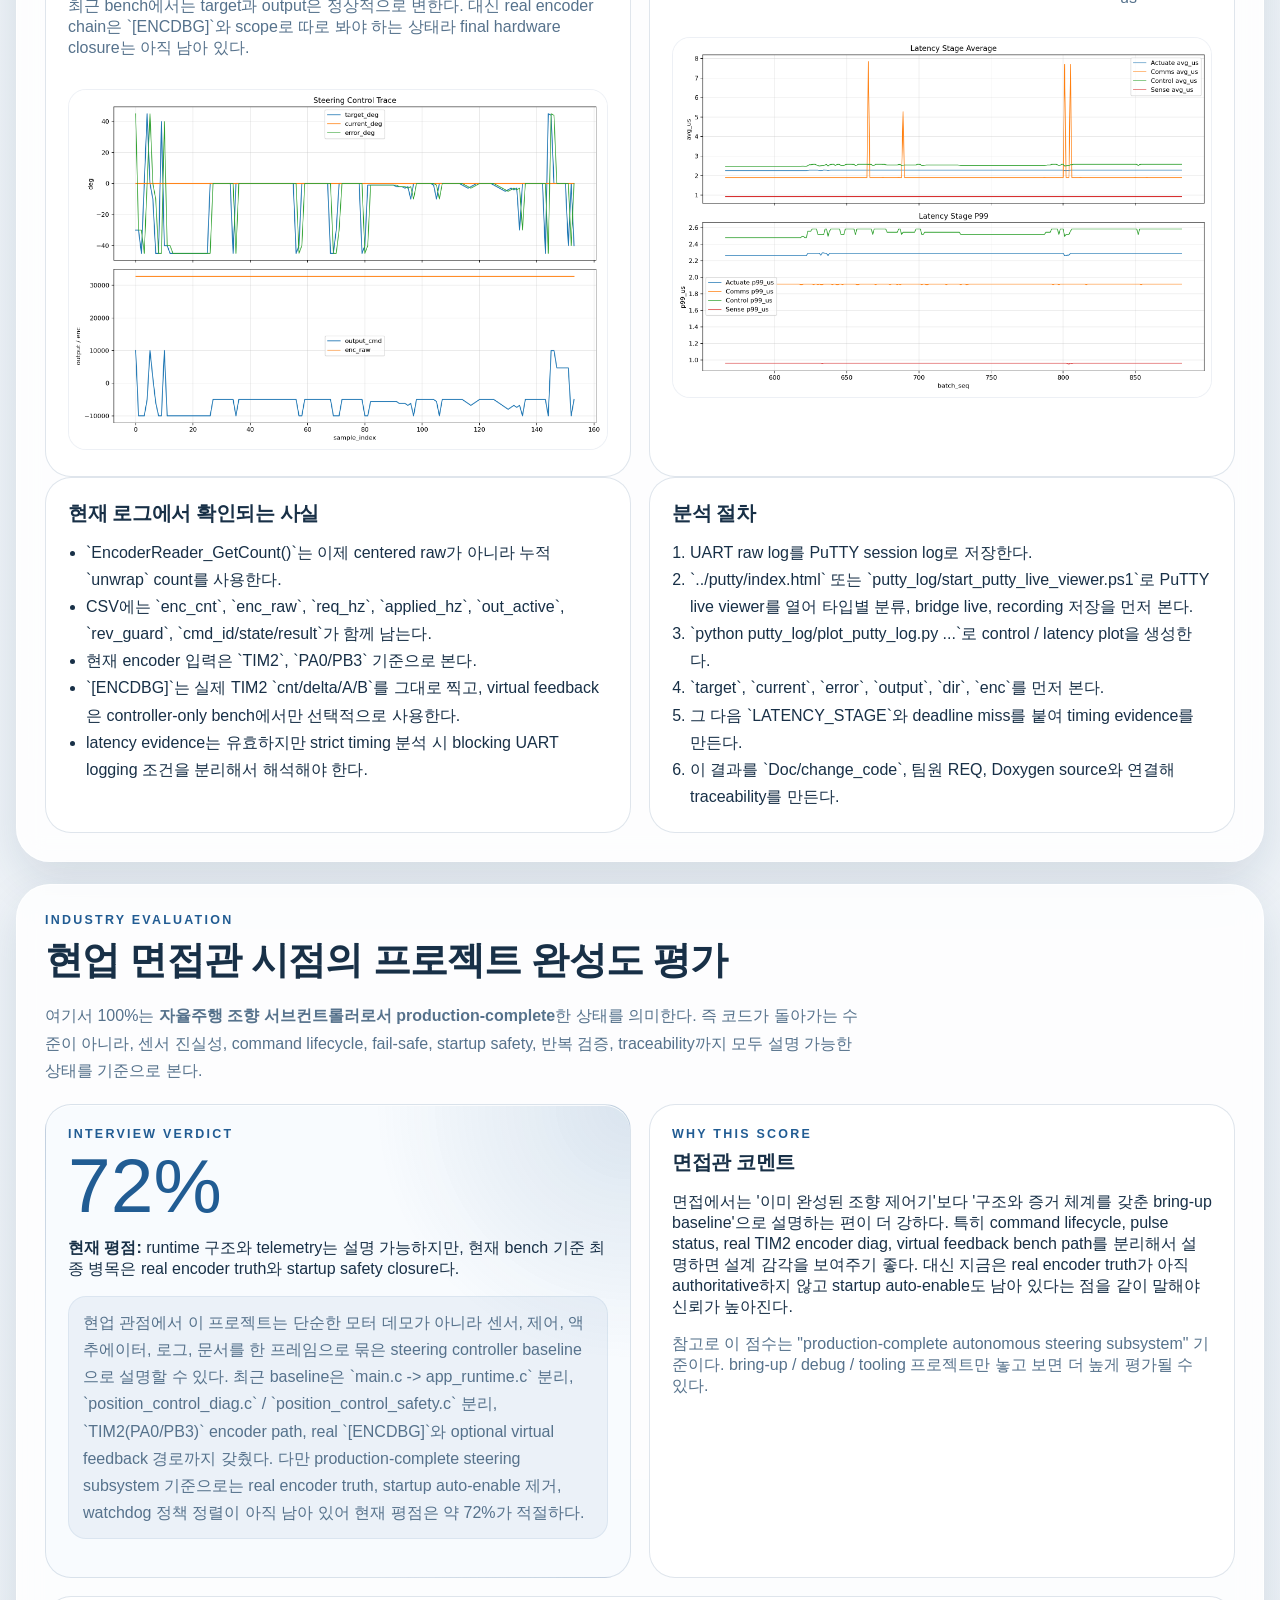
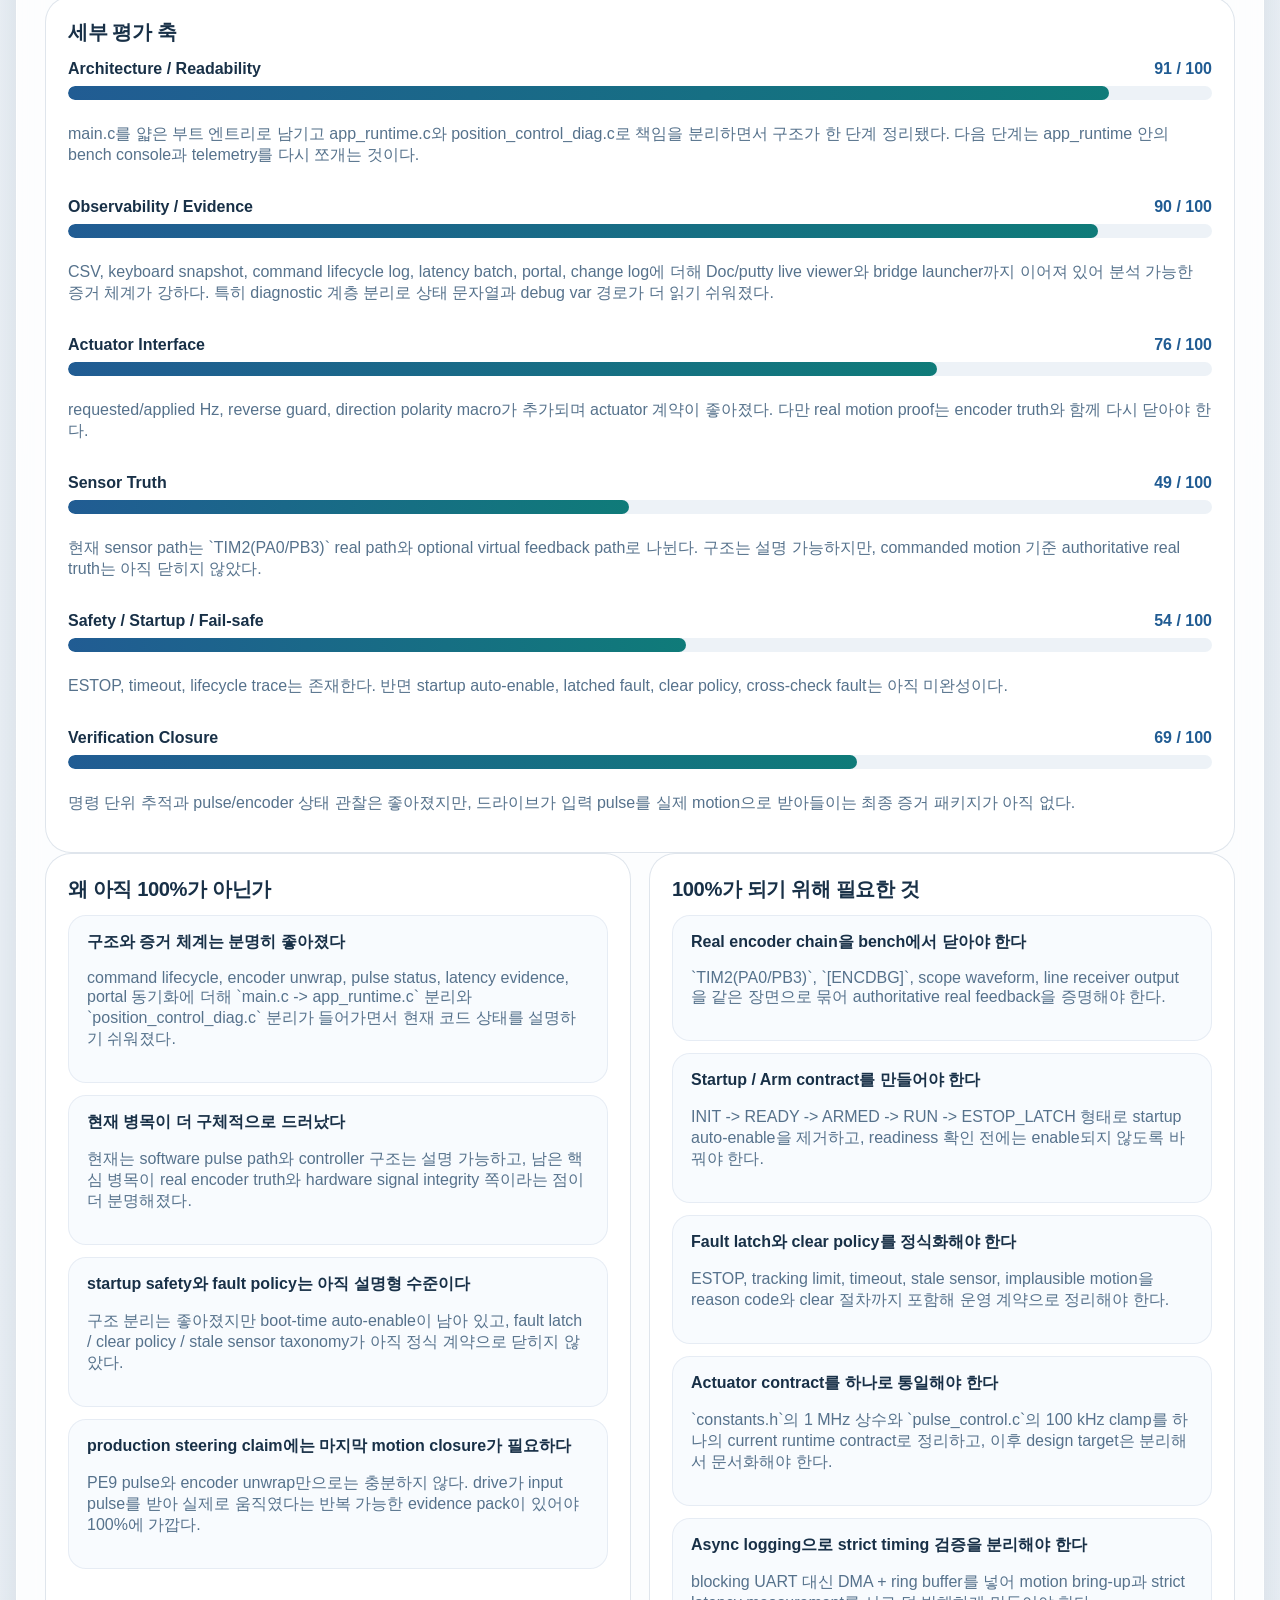
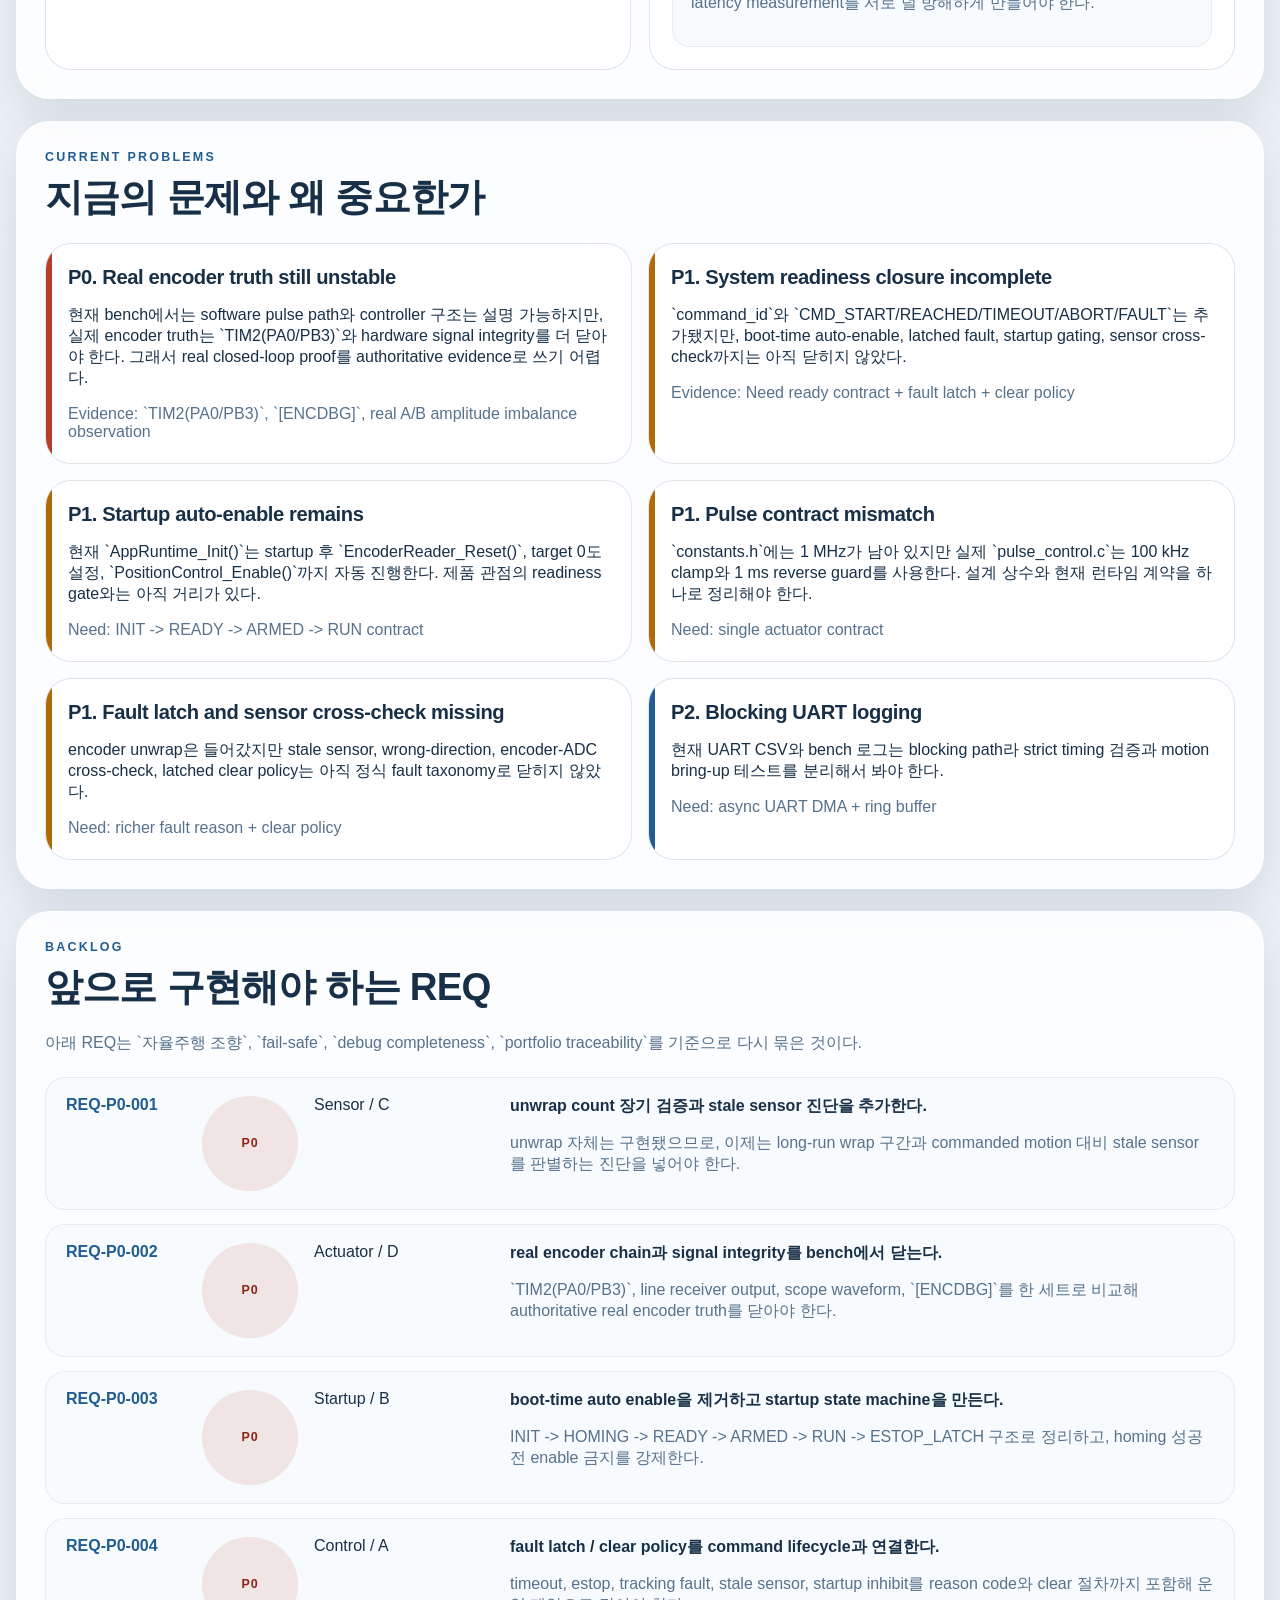
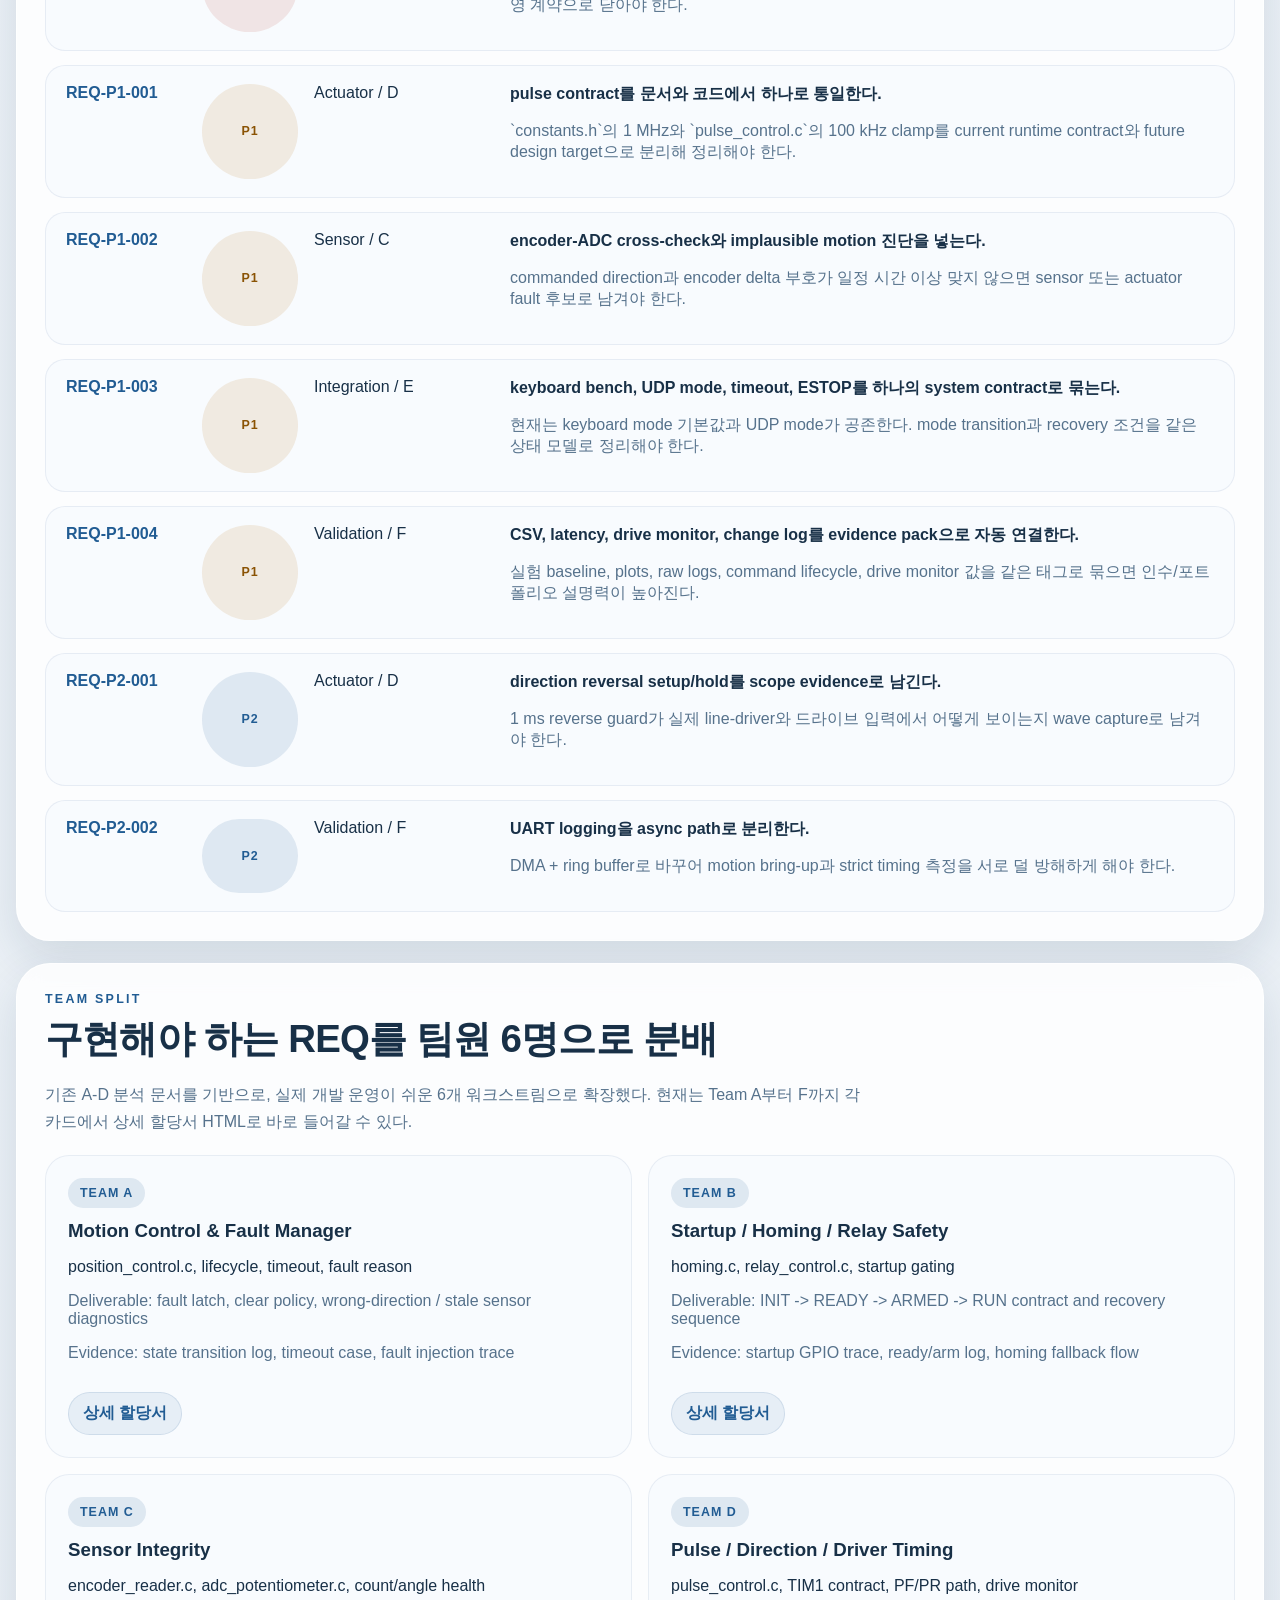
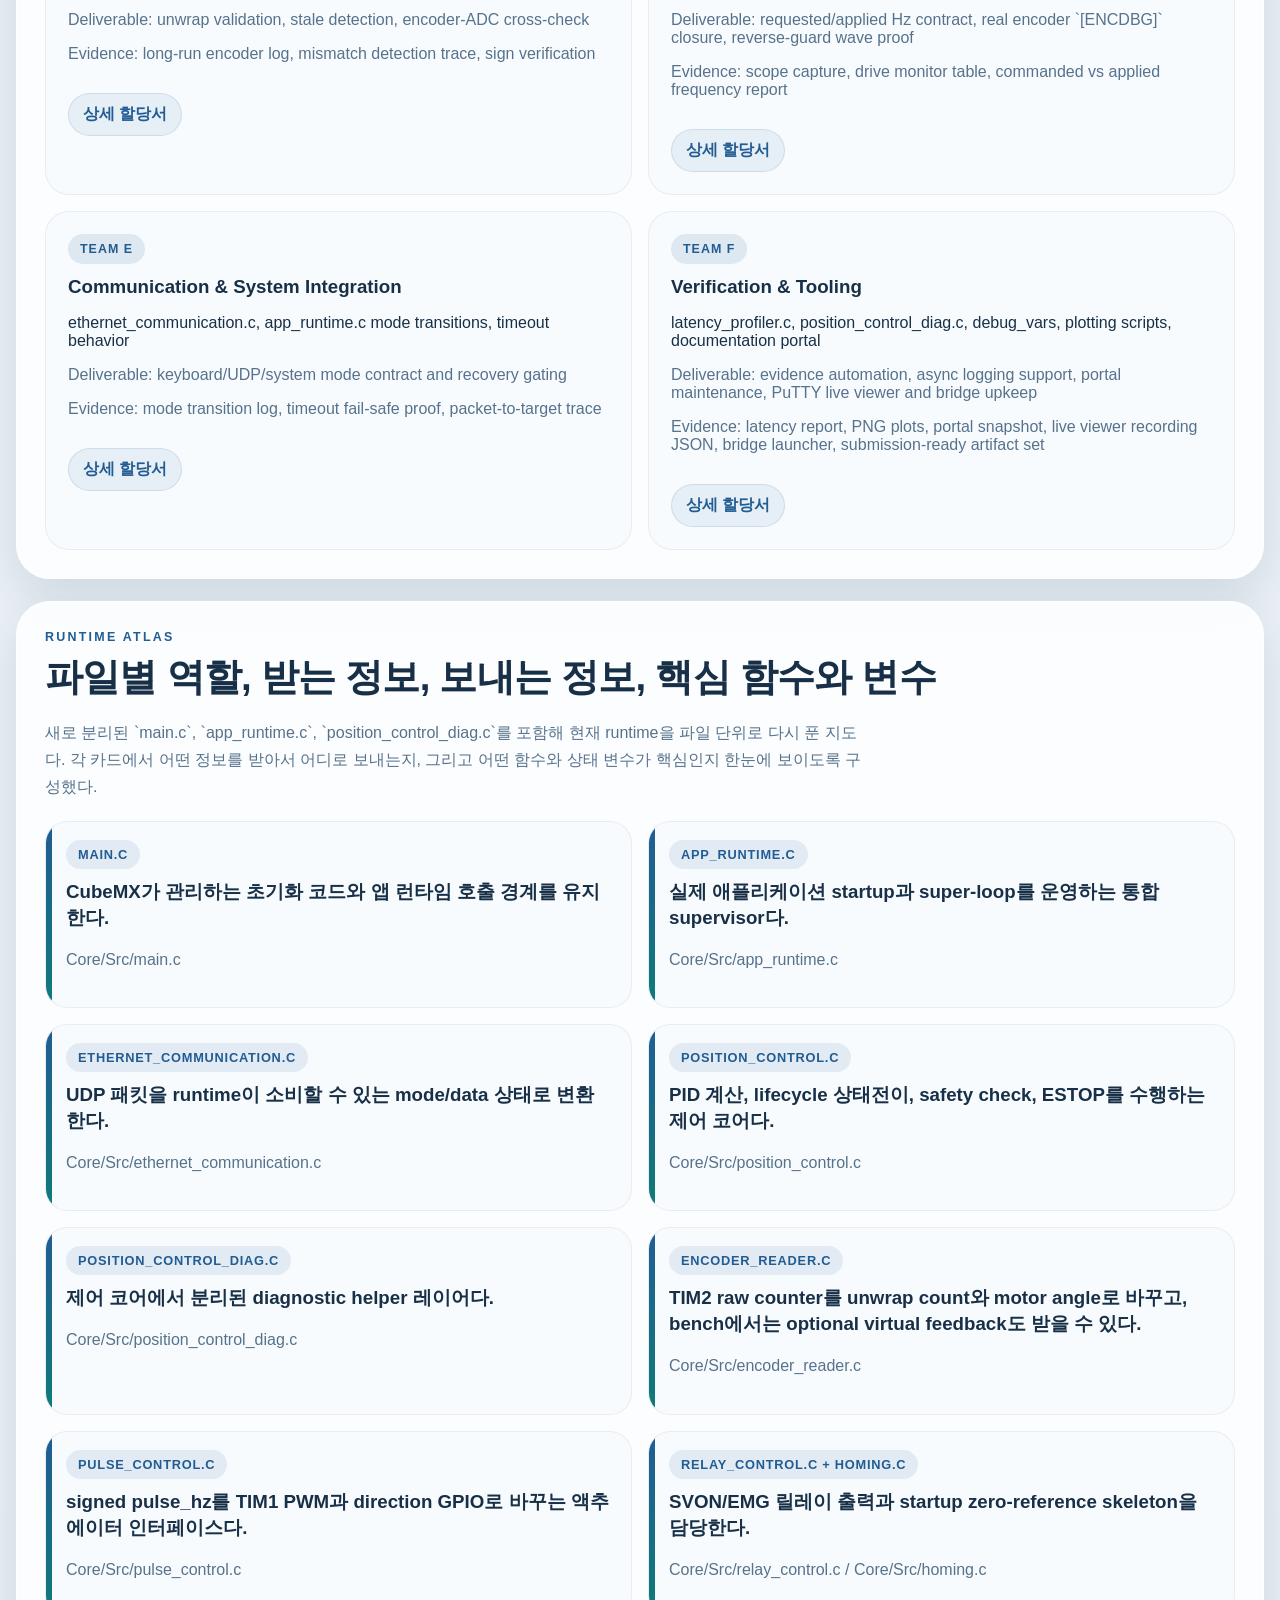
==== commit 380d5fea: "docs+fw: centralize tunable params and add planning docs Wire active runtime/control/comms tuning va" ====
--- a/Doc/steering_portal/index.html
+++ b/Doc/steering_portal/index.html
@@ -530,7 +530,7 @@
           <h2>구현해야 하는 REQ를 팀원 6명으로 분배</h2>
           <p class="section-copy">
             기존 A-D 분석 문서를 기반으로, 실제 개발 운영이 쉬운 6개 워크스트림으로 확장했다.
-            현재 바로 배정해야 하는 핵심 3개 브리프는 Sensor, Pulse, Homing/Relay 카드에서 상세 할당서 링크로 연결된다.
+            현재는 Team A부터 F까지 각 카드에서 상세 할당서 HTML로 바로 들어갈 수 있다.
           </p>
         </div>
         <div id="team-grid" class="team-grid"></div>
@@ -598,6 +598,14 @@
             <strong>Documentation Index</strong>
             <span>README, REQ, member docs, latency docs</span>
           </a>
+          <a class="link-card" href="../matlab_simulink_application_plan.md">
+            <strong>MATLAB / Simulink Plan</strong>
+            <span>shadow model, export-function, target monitor 적용 순서</span>
+          </a>
+          <a class="link-card" href="../members/position_control.html">
+            <strong>Position Control Brief</strong>
+            <span>fault manager, enable gate, deadband, tuning evidence 요구사항</span>
+          </a>
           <a class="link-card" href="../members/adc_encoder.html">
             <strong>ADC + Encoder Brief</strong>
             <span>현재 구현, 부족한 점, 센서 담당 상세 REQ</span>
@@ -610,6 +618,14 @@
             <strong>Homing + Relay Brief</strong>
             <span>startup state machine, homing gate, relay truth table 요구사항</span>
           </a>
+          <a class="link-card" href="../members/ethernet_integration.html">
+            <strong>Ethernet Integration Brief</strong>
+            <span>UDP mode contract, timeout, system integration 요구사항</span>
+          </a>
+          <a class="link-card" href="../members/verification_tooling.html">
+            <strong>Verification &amp; Tooling Brief</strong>
+            <span>latency, debug vars, plots, portal, evidence automation 요구사항</span>
+          </a>
         </div>
       </section>
     </main>
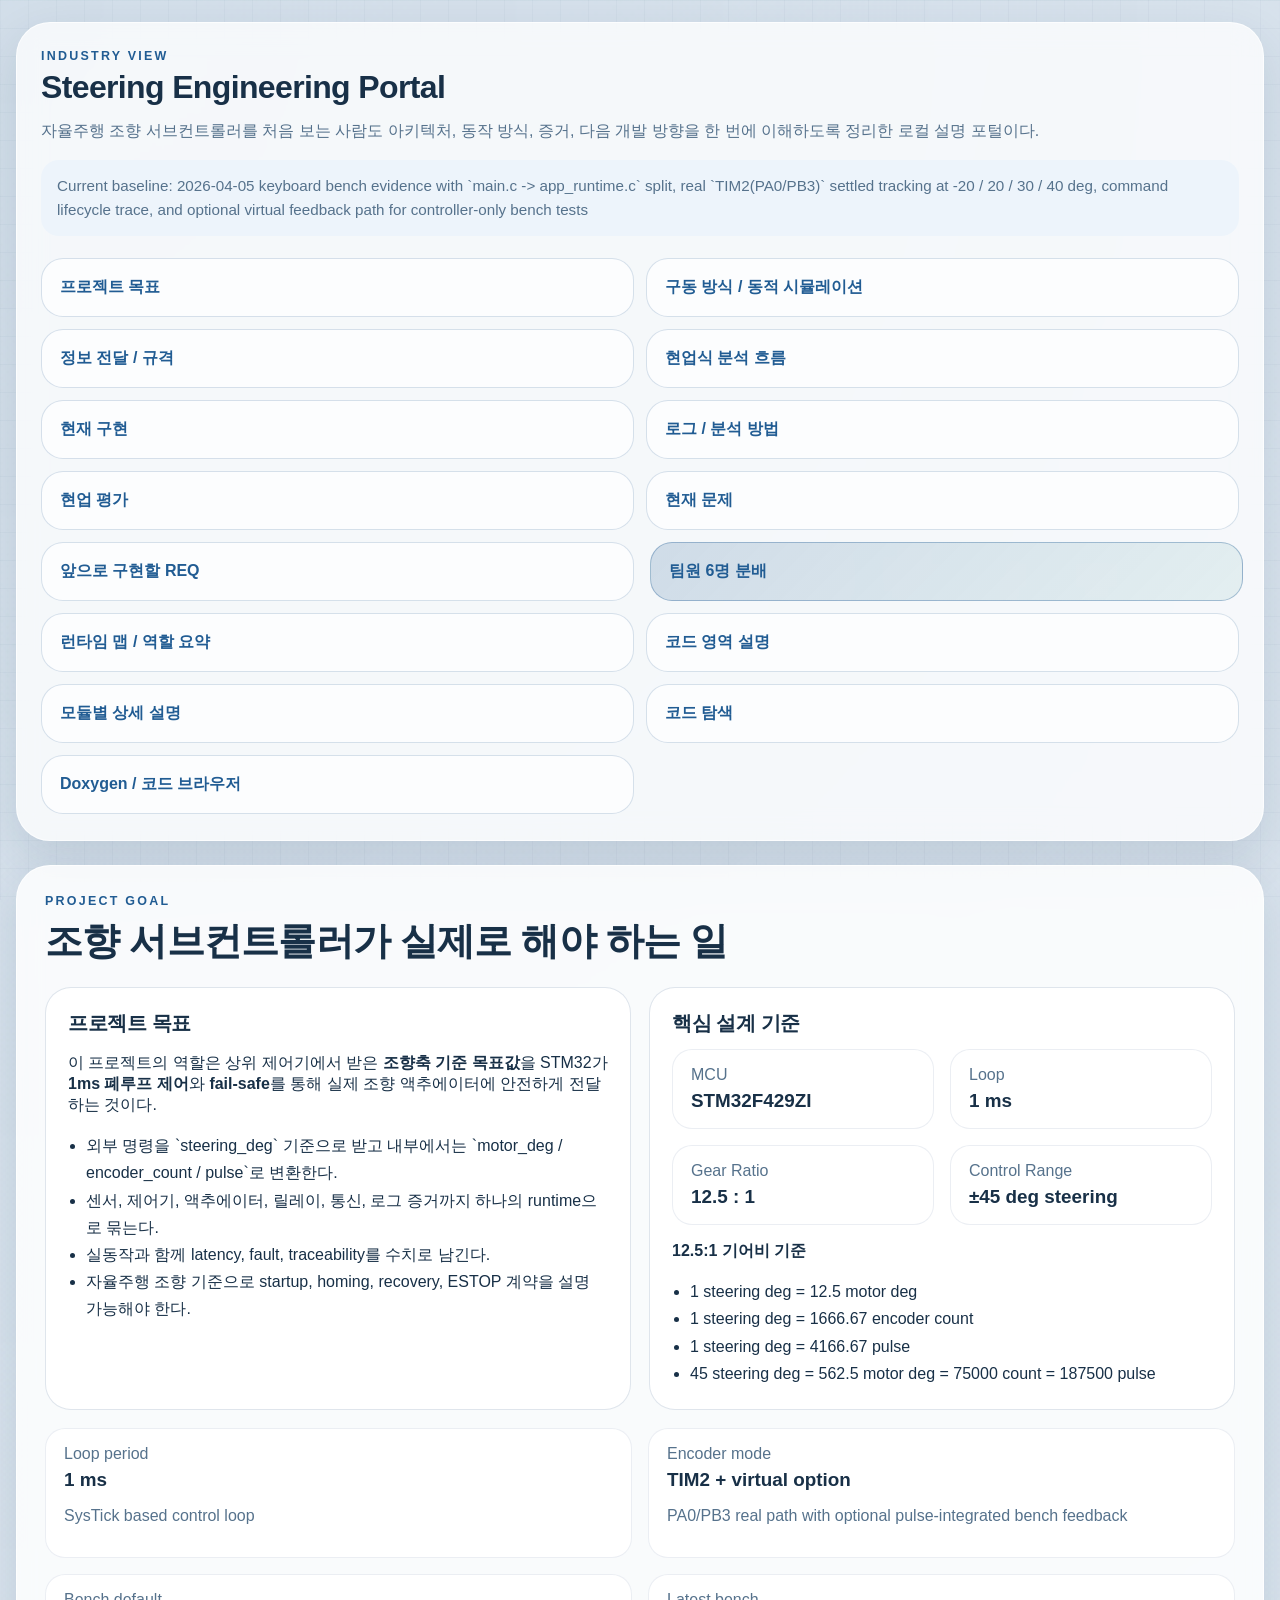
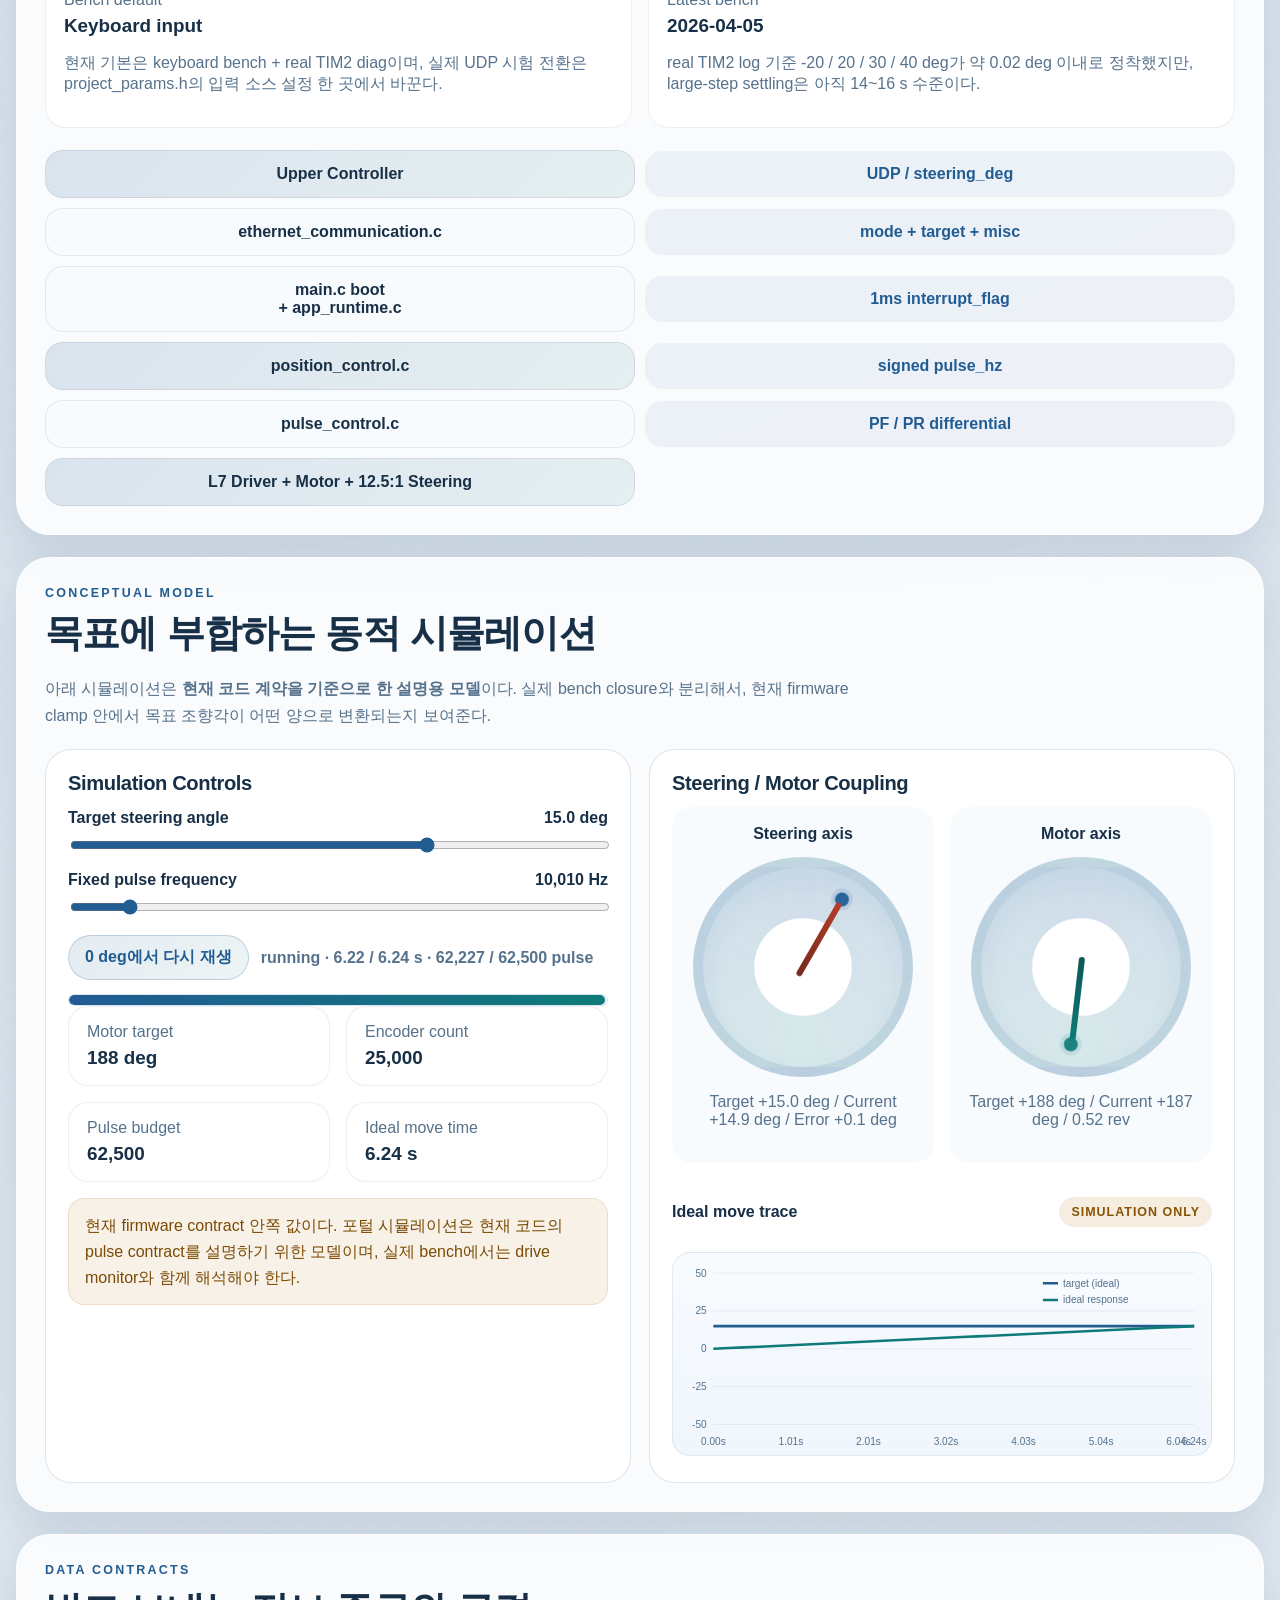
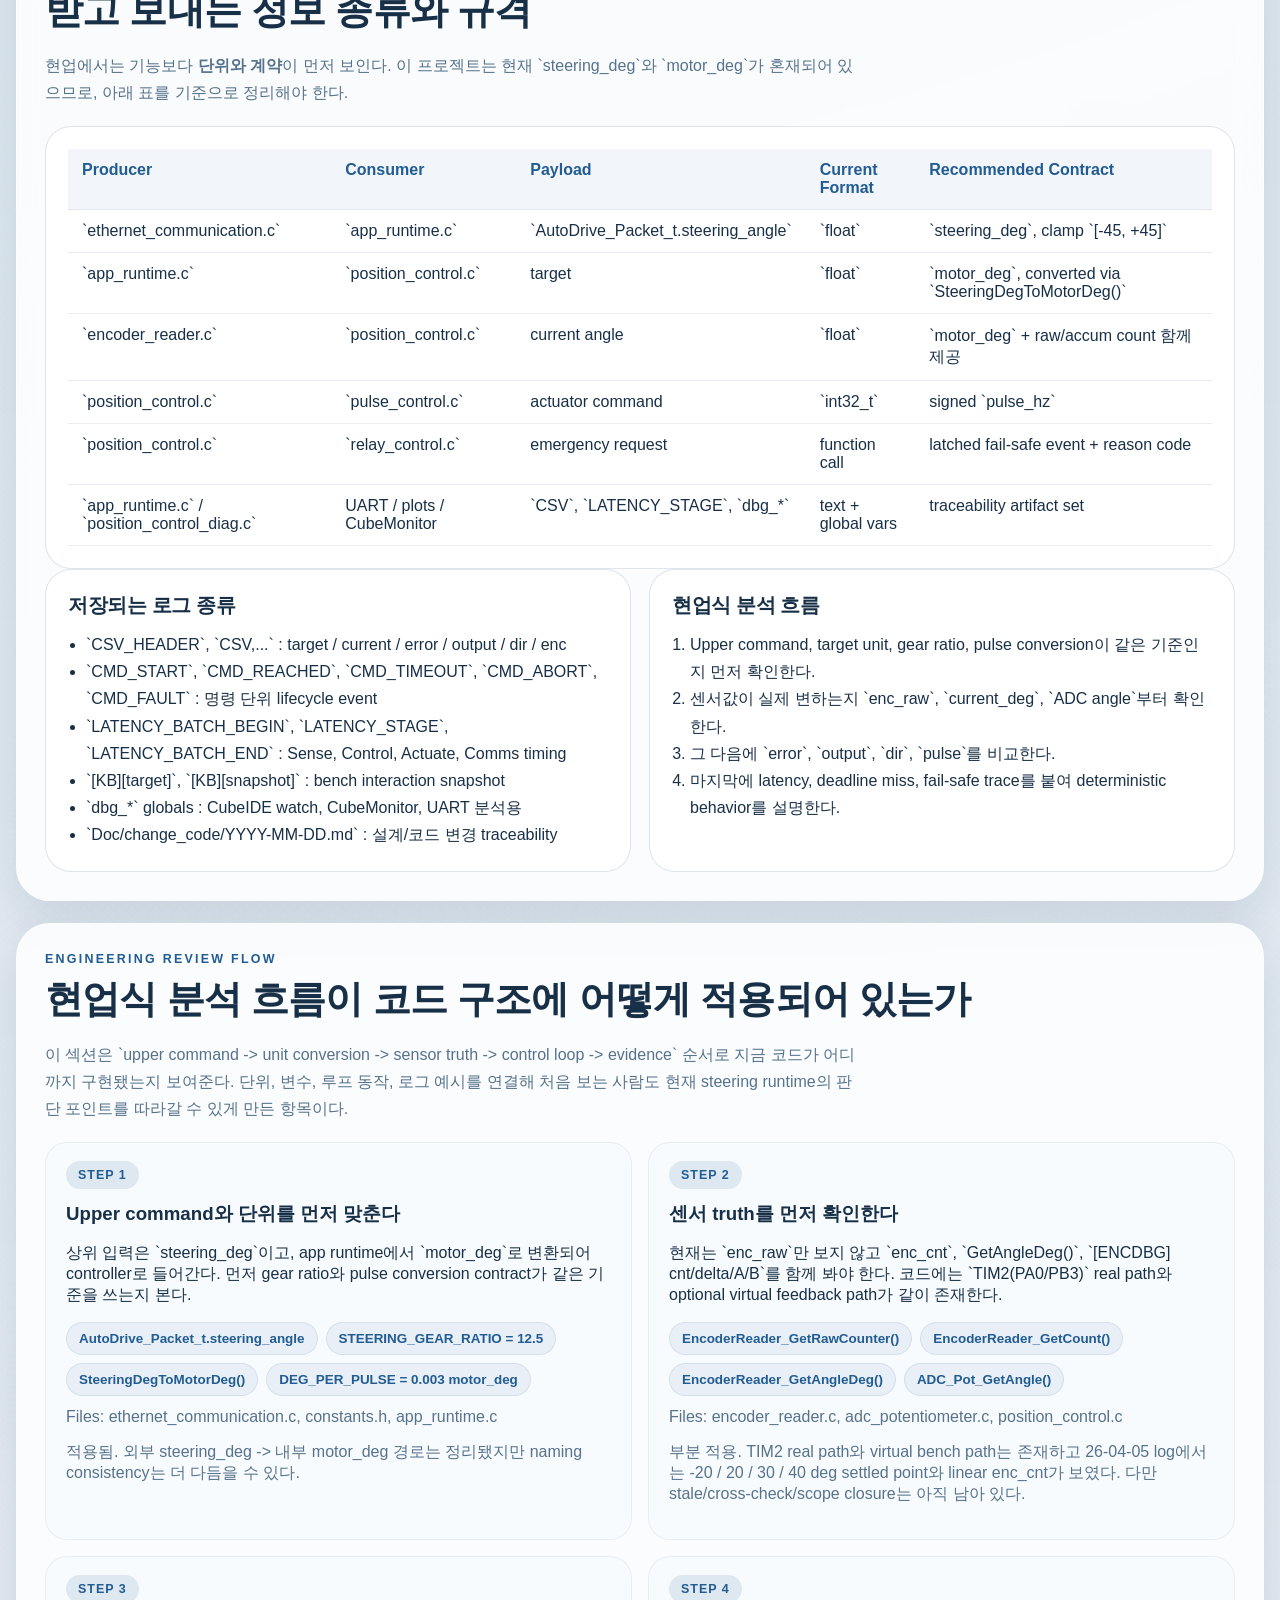
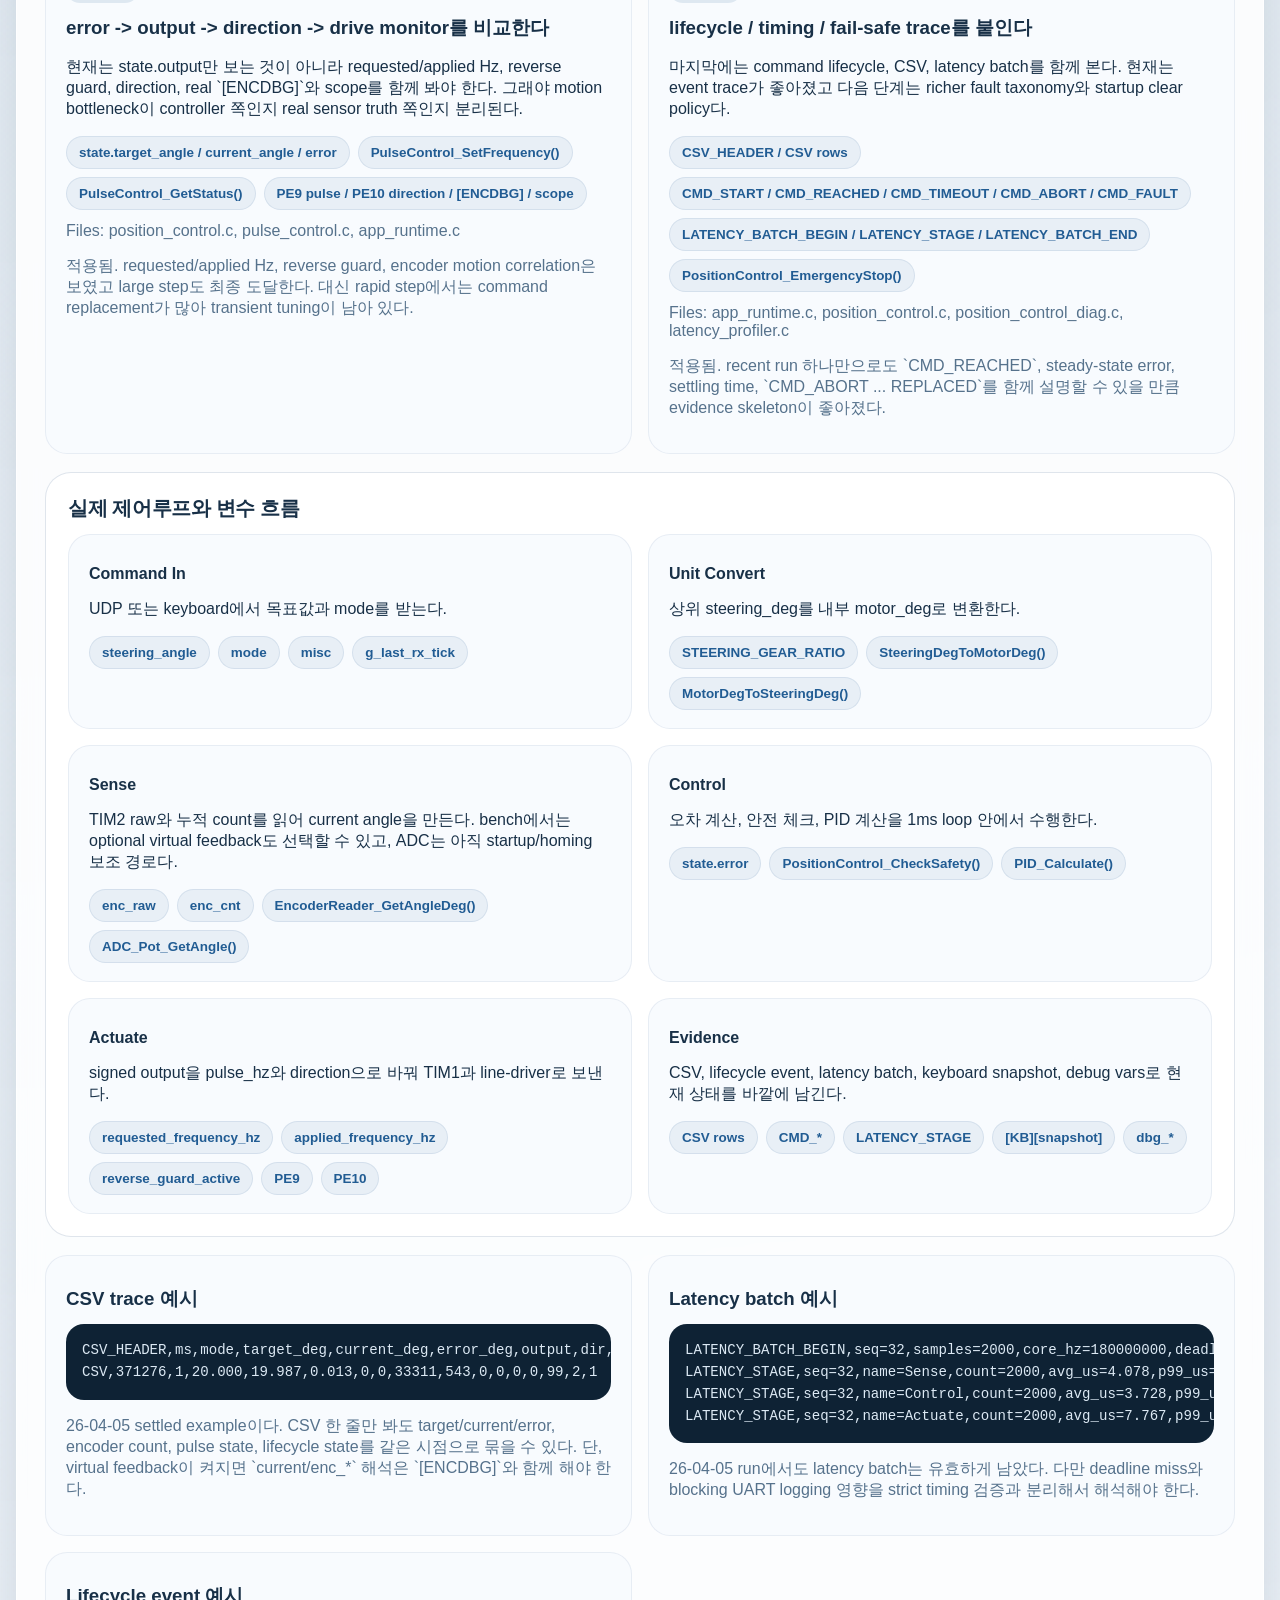
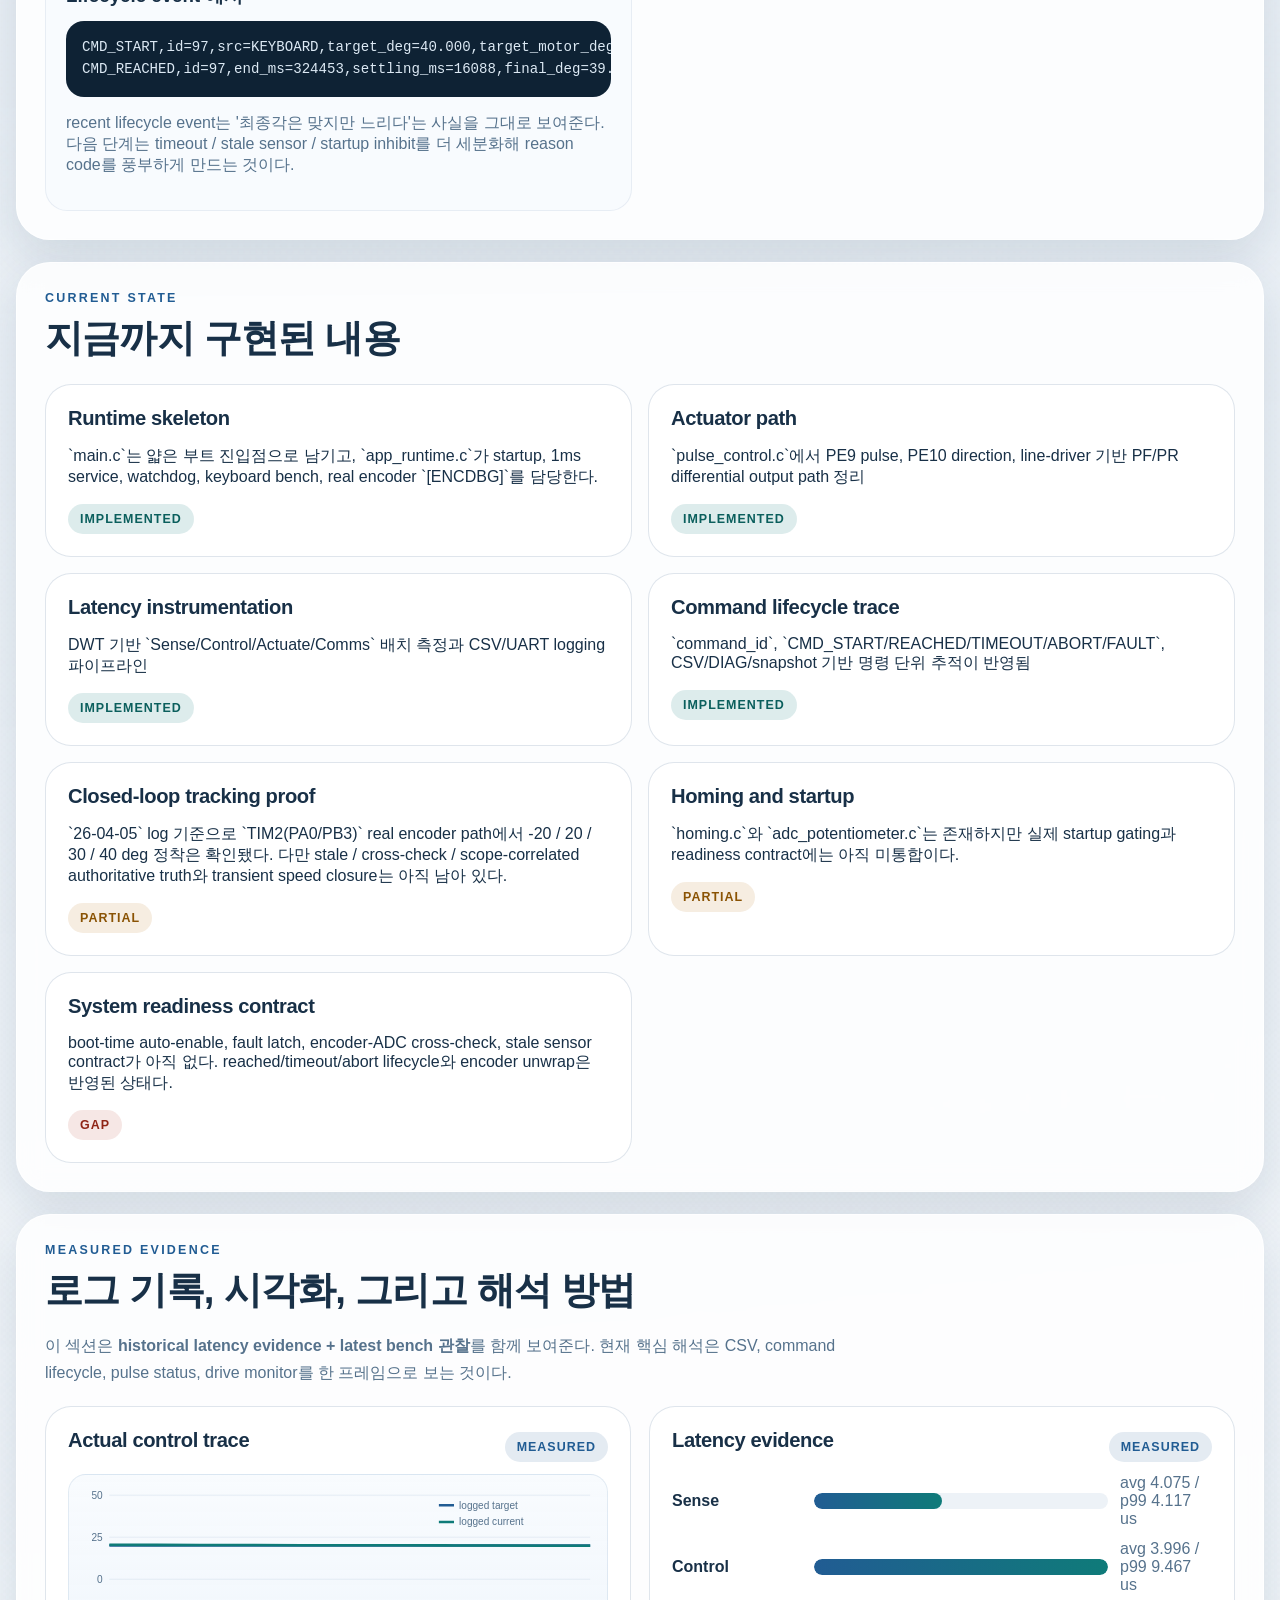
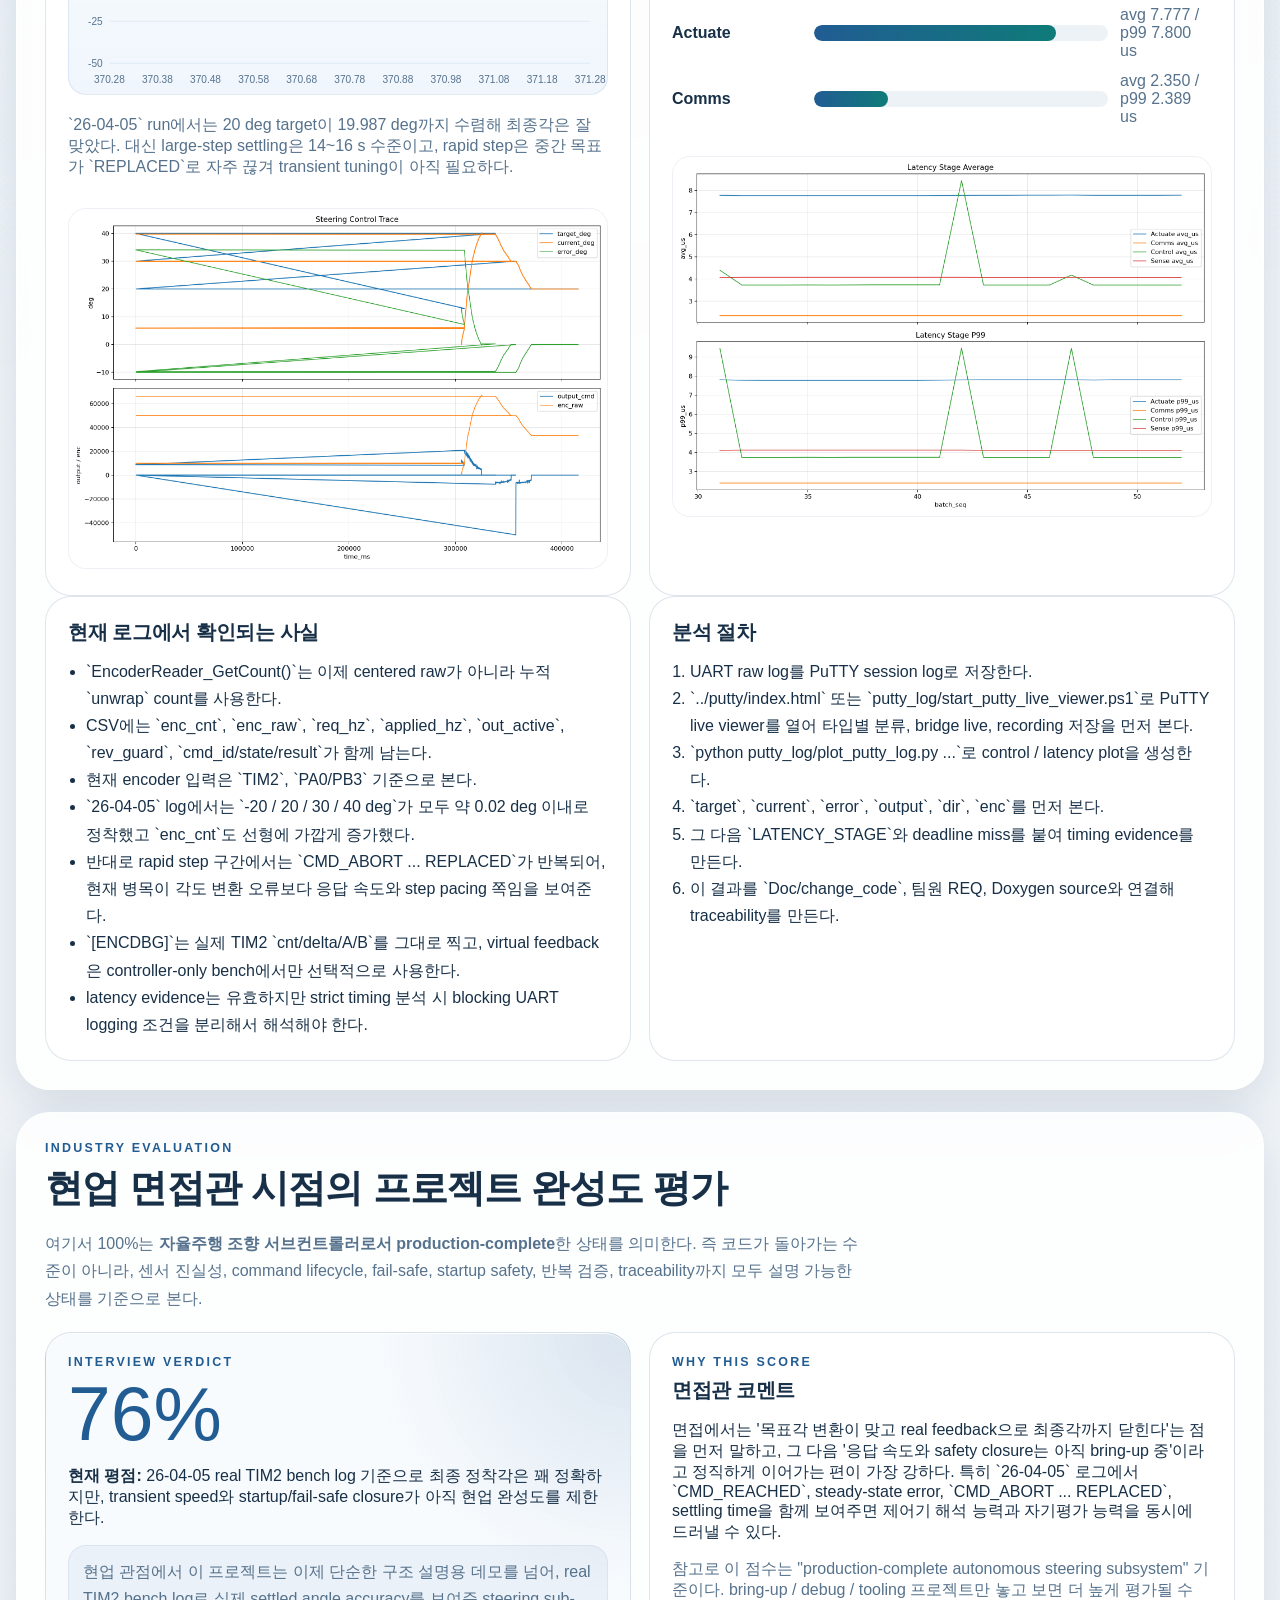
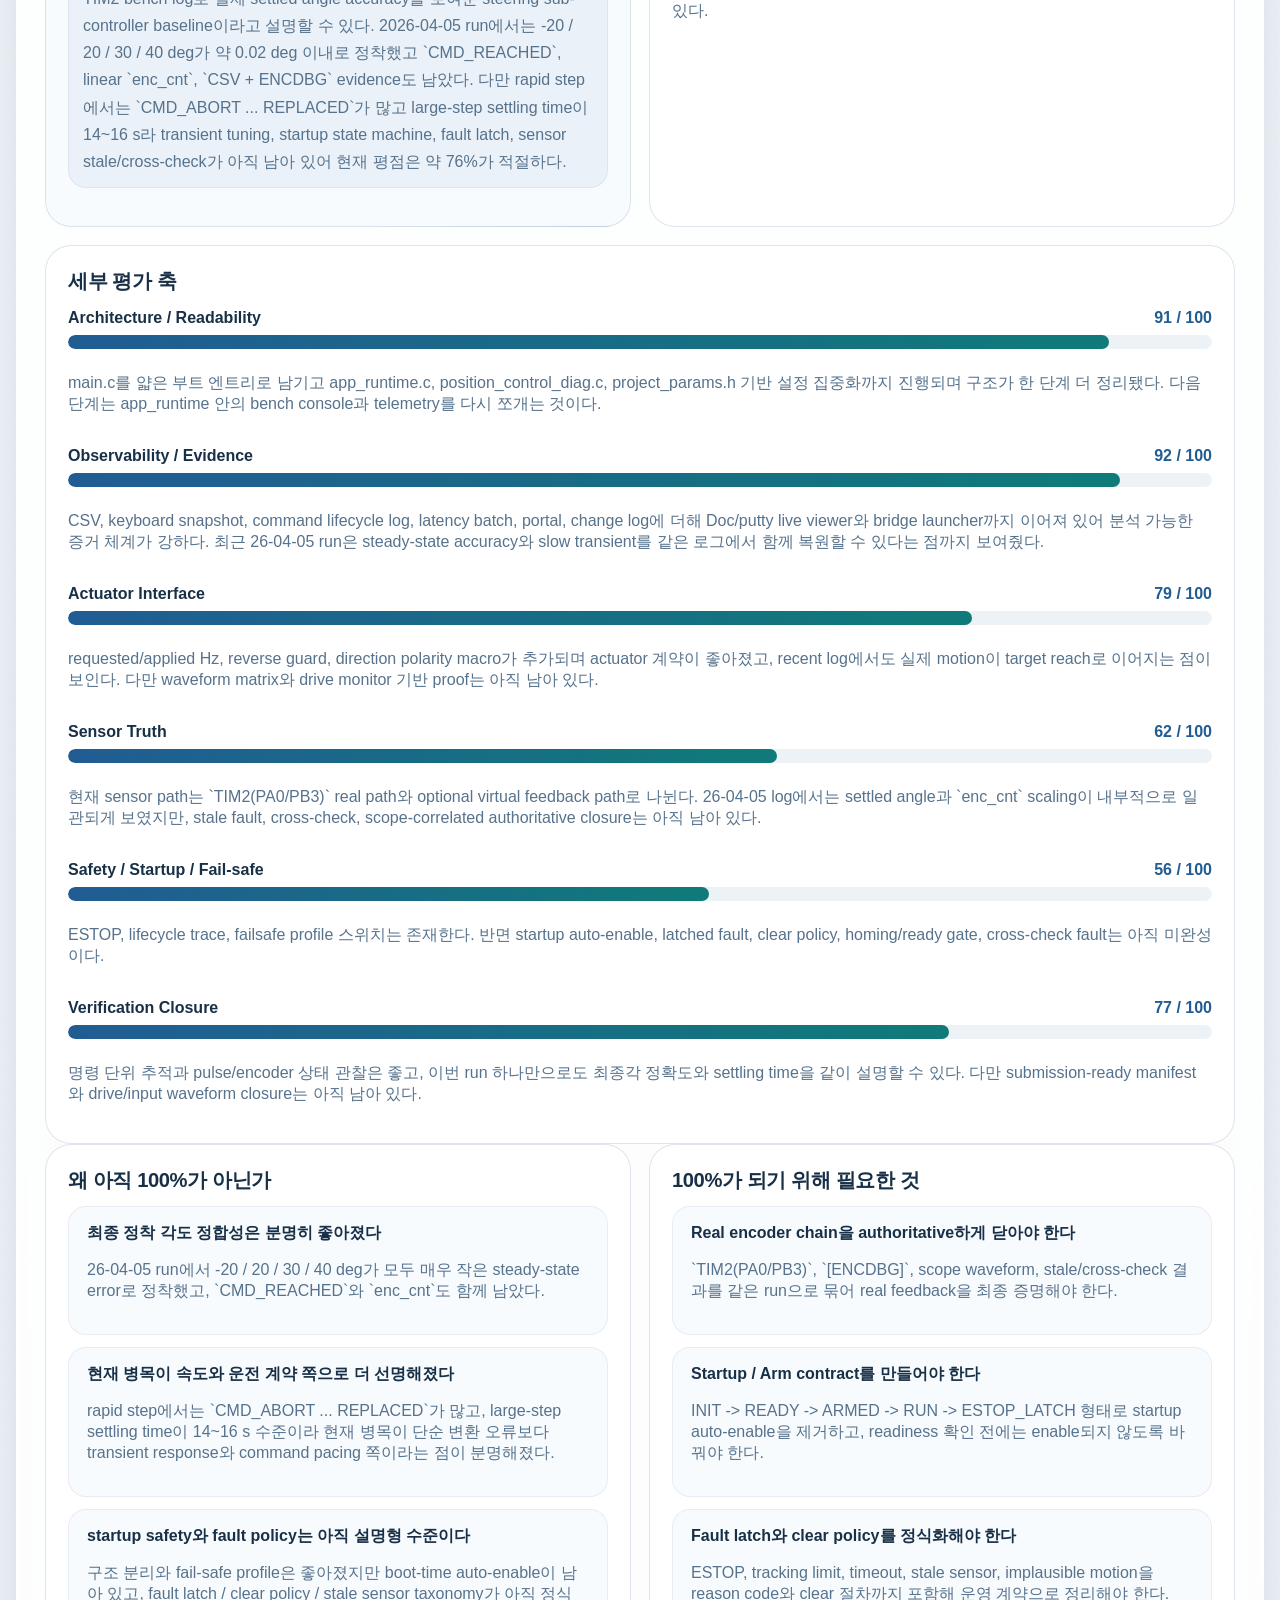
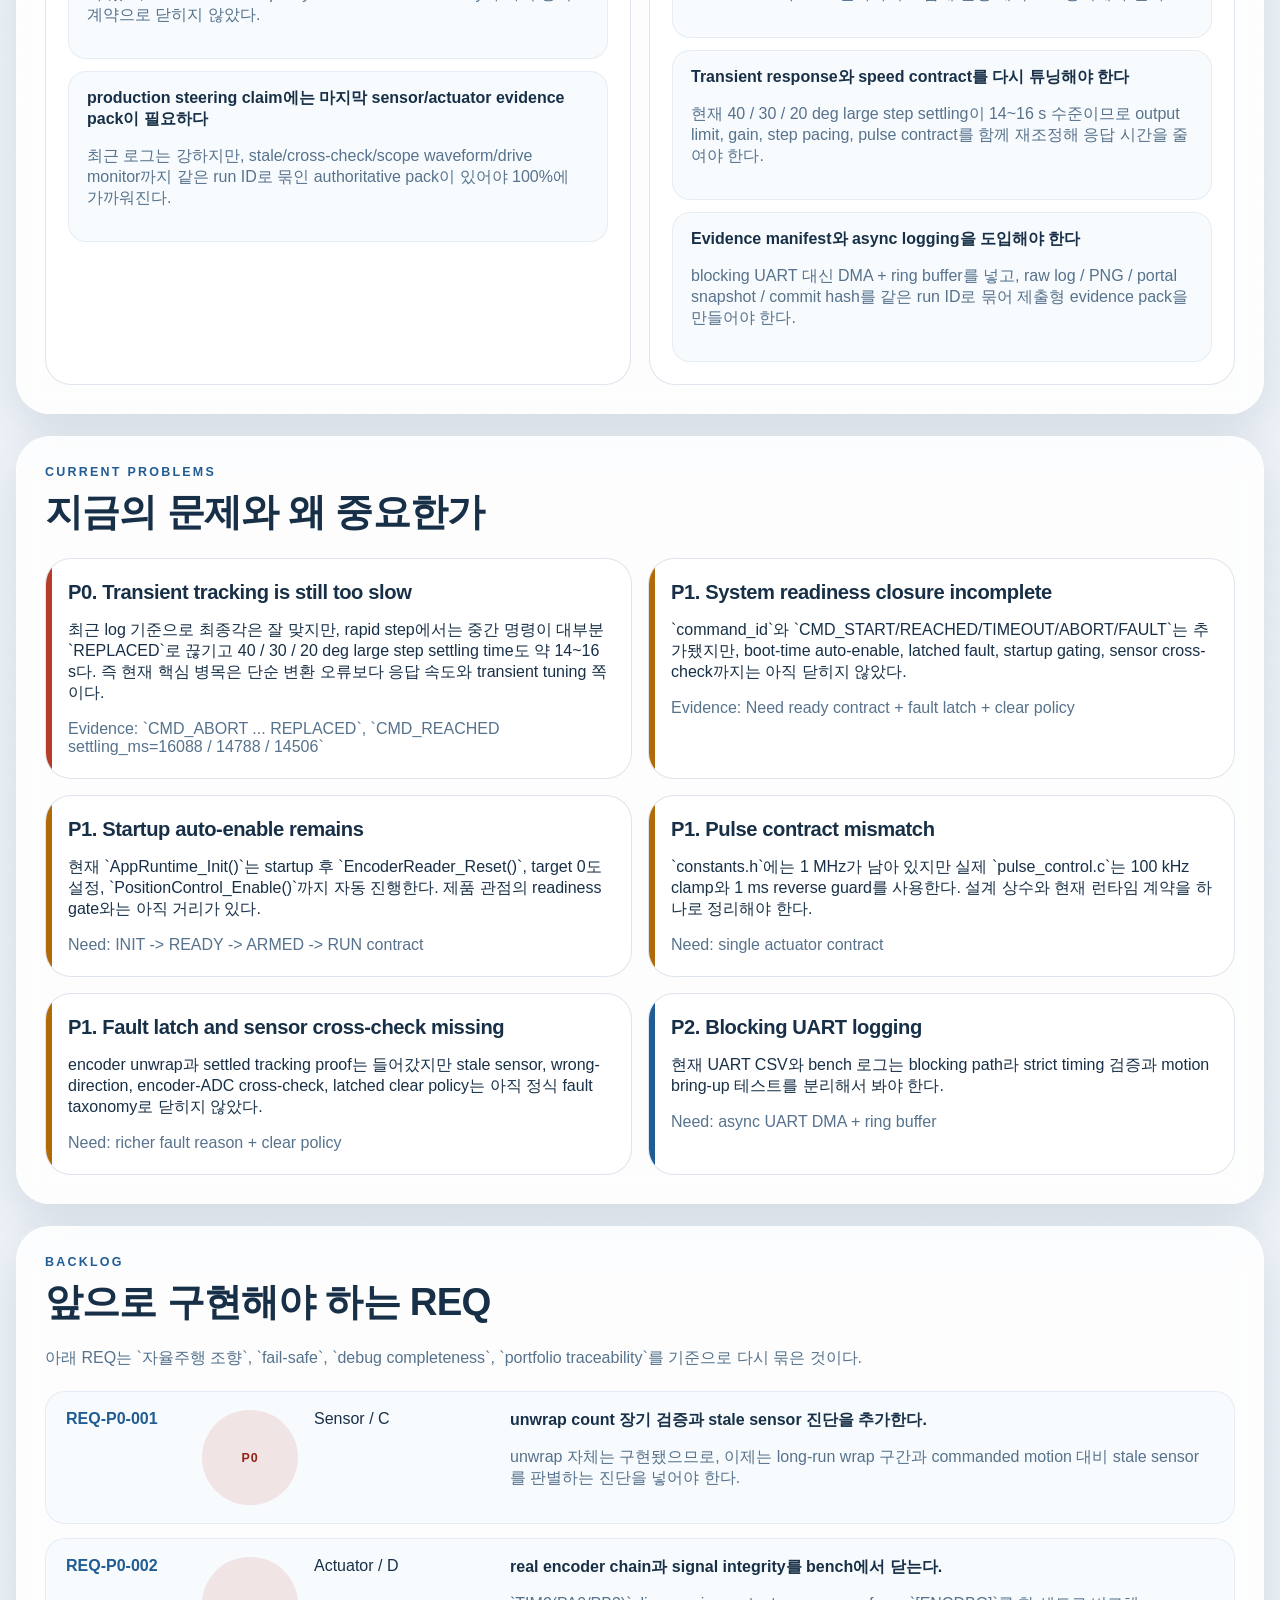
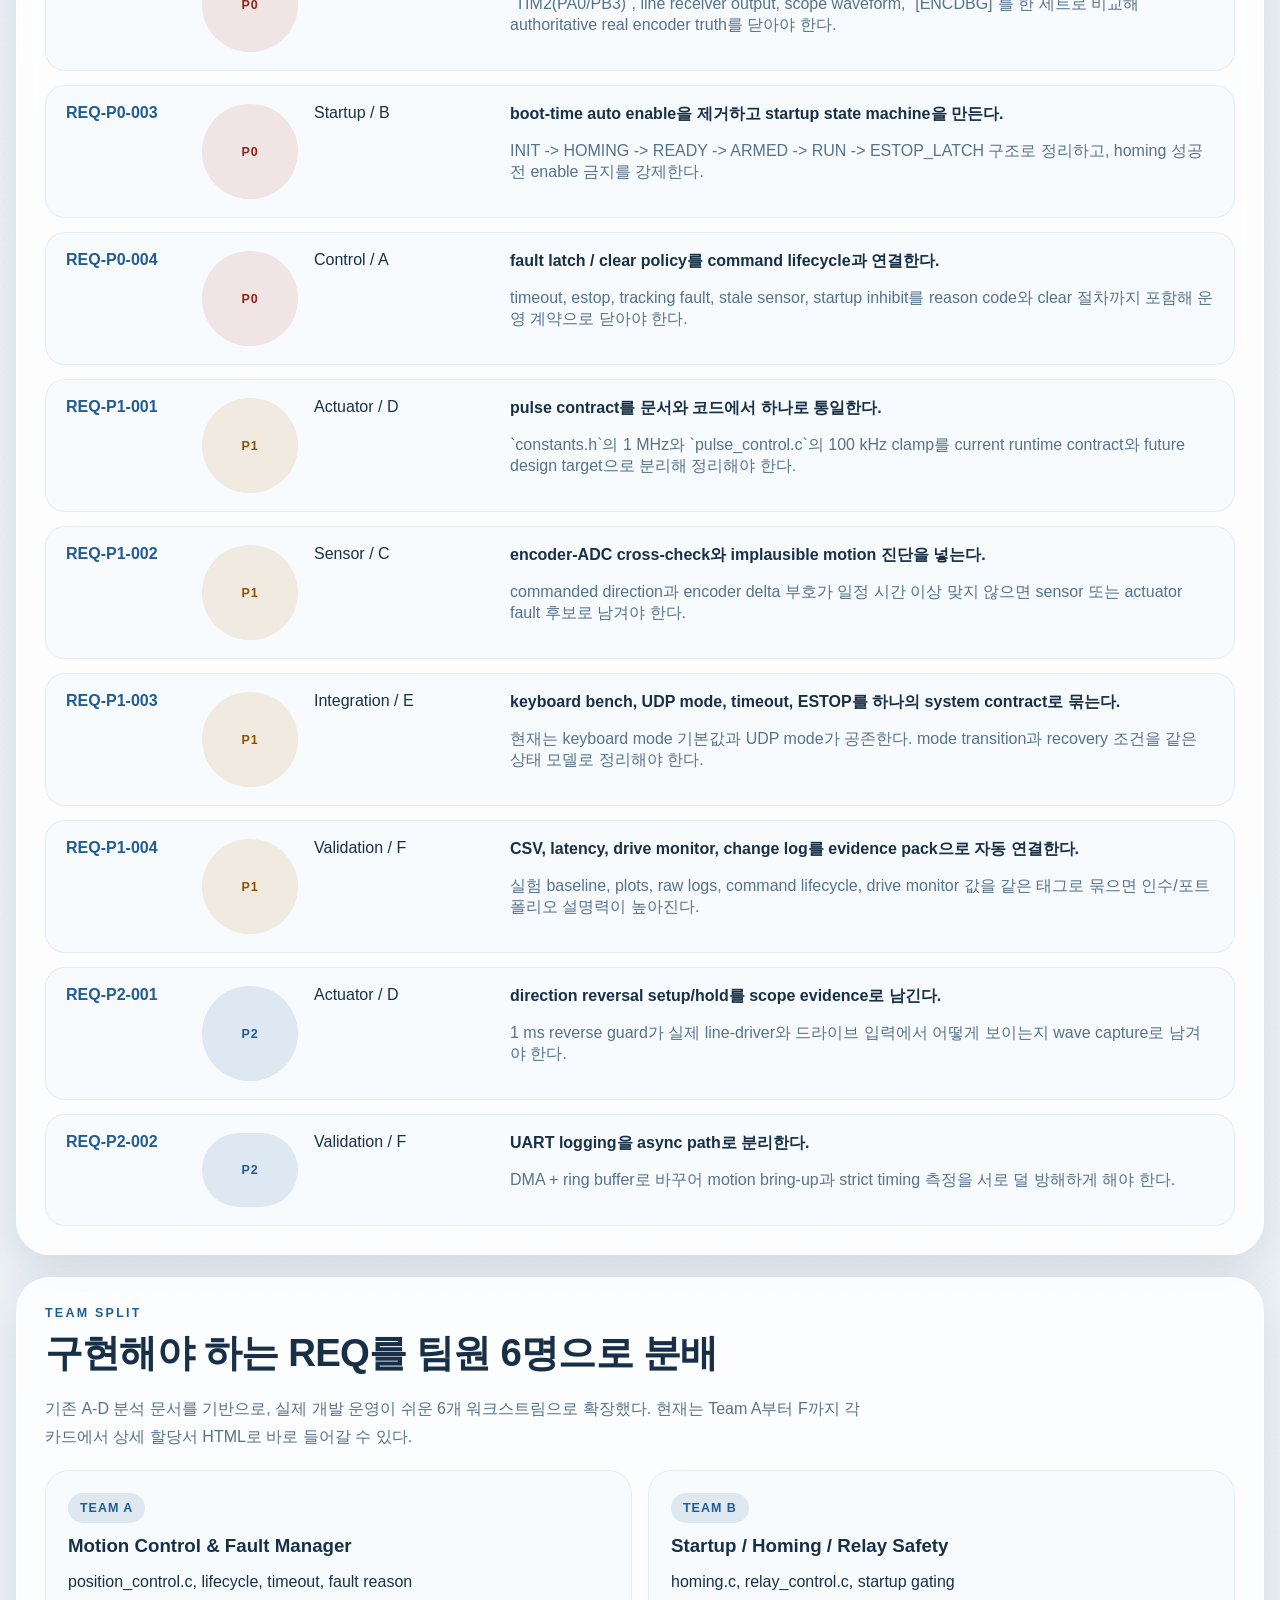
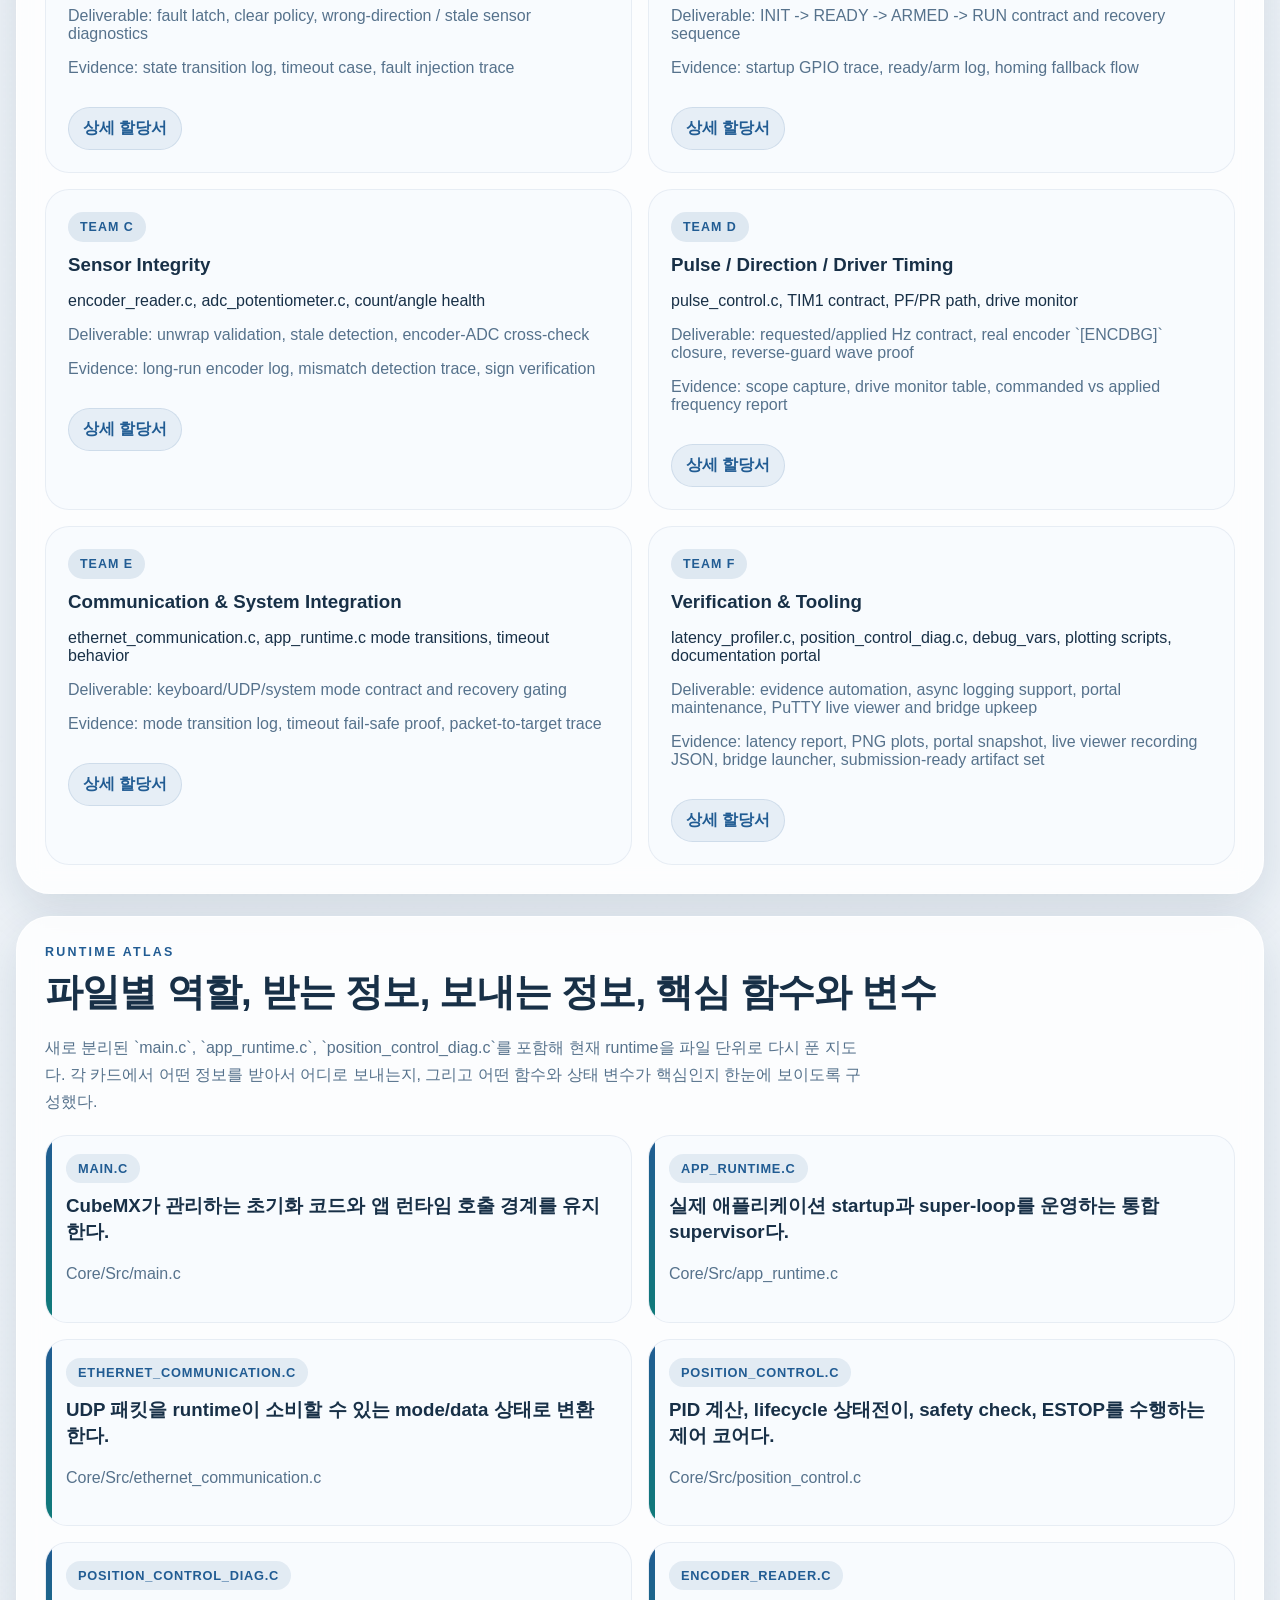
==== commit 18eab620: "feat: integrate CAN runtime and refresh steering control docs - add CubeMX-compatible CAN1 runtime l" ====
--- a/Doc/steering_portal/index.html
+++ b/Doc/steering_portal/index.html
@@ -17,7 +17,7 @@
           아키텍처, 동작 방식, 증거, 다음 개발 방향을 한 번에 이해하도록 정리한 로컬 설명 포털이다.
         </p>
         <p class="baseline">
-          Current baseline: 2026-03-29 runtime with `main.c -> app_runtime.c` split, `TIM2(PA0/PB3)` encoder path, real `[ENCDBG]` diagnostics, and optional virtual feedback path for controller-only bench tests
+          Current baseline: 2026-04-05 keyboard bench evidence with `main.c -> app_runtime.c` split, real `TIM2(PA0/PB3)` settled tracking at -20 / 20 / 30 / 40 deg, command lifecycle trace, and optional virtual feedback path for controller-only bench tests
         </p>
       </div>
 
@@ -33,6 +33,8 @@
         <button type="button" class="nav-link" data-target="reqs">앞으로 구현할 REQ</button>
         <button type="button" class="nav-link" data-target="team">팀원 6명 분배</button>
         <button type="button" class="nav-link" data-target="atlas">런타임 맵 / 역할 요약</button>
+        <button type="button" class="nav-link" data-target="codeguide">코드 영역 설명</button>
+        <button type="button" class="nav-link" data-target="modulebriefs">모듈별 상세 설명</button>
         <button type="button" class="nav-link" data-target="code">코드 탐색</button>
         <button type="button" class="nav-link" data-target="links">Doxygen / 코드 브라우저</button>
       </nav>
@@ -344,7 +346,7 @@
           </article>
           <article class="status-card partial">
             <h3>Closed-loop tracking proof</h3>
-            <p>`PE9/PE10` pulse path, `TIM2(PA0/PB3)` real encoder path, optional virtual feedback path까지는 정리됐다. 다만 authoritative real encoder truth는 아직 hardware bring-up 이슈가 남아 있다.</p>
+            <p>`26-04-05` log 기준으로 `TIM2(PA0/PB3)` real encoder path에서 -20 / 20 / 30 / 40 deg 정착은 확인됐다. 다만 stale / cross-check / scope-correlated authoritative truth와 transient speed closure는 아직 남아 있다.</p>
             <span class="state-tag">partial</span>
           </article>
           <article class="status-card partial">
@@ -373,13 +375,13 @@
         <div class="dual-grid">
           <article class="card">
             <div class="trace-header">
-              <h3>Actual control trace</h3>
-              <span class="trace-badge measured">measured</span>
-            </div>
-            <svg id="actual-trace" viewBox="0 0 640 260" class="trace-svg" aria-label="Measured steering response chart"></svg>
-            <p class="caption">
-              최근 bench에서는 target과 output은 정상적으로 변한다. 대신 real encoder chain은 `[ENCDBG]`와 scope로 따로 봐야 하는 상태라 final hardware closure는 아직 남아 있다.
-            </p>
+            <h3>Actual control trace</h3>
+            <span class="trace-badge measured">measured</span>
+          </div>
+          <svg id="actual-trace" viewBox="0 0 640 260" class="trace-svg" aria-label="Measured steering response chart"></svg>
+          <p class="caption">
+              `26-04-05` run에서는 20 deg target이 19.987 deg까지 수렴해 최종각은 잘 맞았다. 대신 large-step settling은 14~16 s 수준이고, rapid step은 중간 목표가 `REPLACED`로 자주 끊겨 transient tuning이 아직 필요하다.
+          </p>
             <img class="plot-image" src="../../putty_log/plots/control_trace.png" alt="Control trace plot generated from PuTTY log">
           </article>
 
@@ -400,6 +402,8 @@
               <li>`EncoderReader_GetCount()`는 이제 centered raw가 아니라 누적 `unwrap` count를 사용한다.</li>
               <li>CSV에는 `enc_cnt`, `enc_raw`, `req_hz`, `applied_hz`, `out_active`, `rev_guard`, `cmd_id/state/result`가 함께 남는다.</li>
               <li>현재 encoder 입력은 `TIM2`, `PA0/PB3` 기준으로 본다.</li>
+              <li>`26-04-05` log에서는 `-20 / 20 / 30 / 40 deg`가 모두 약 0.02 deg 이내로 정착했고 `enc_cnt`도 선형에 가깝게 증가했다.</li>
+              <li>반대로 rapid step 구간에서는 `CMD_ABORT ... REPLACED`가 반복되어, 현재 병목이 각도 변환 오류보다 응답 속도와 step pacing 쪽임을 보여준다.</li>
               <li>`[ENCDBG]`는 실제 TIM2 `cnt/delta/A/B`를 그대로 찍고, virtual feedback은 controller-only bench에서만 선택적으로 사용한다.</li>
               <li>latency evidence는 유효하지만 strict timing 분석 시 blocking UART logging 조건을 분리해서 해석해야 한다.</li>
             </ul>
@@ -459,13 +463,13 @@
 
         <div class="issue-grid">
           <article class="issue-card critical">
-            <h3>P0. Real encoder truth still unstable</h3>
+            <h3>P0. Transient tracking is still too slow</h3>
             <p>
-              현재 bench에서는 software pulse path와 controller 구조는 설명 가능하지만,
-              실제 encoder truth는 `TIM2(PA0/PB3)`와 hardware signal integrity를 더 닫아야 한다.
-              그래서 real closed-loop proof를 authoritative evidence로 쓰기 어렵다.
+              최근 log 기준으로 최종각은 잘 맞지만, rapid step에서는 중간 명령이 대부분 `REPLACED`로 끊기고
+              40 / 30 / 20 deg large step settling time도 약 14~16 s다.
+              즉 현재 핵심 병목은 단순 변환 오류보다 응답 속도와 transient tuning 쪽이다.
             </p>
-            <span class="evidence">Evidence: `TIM2(PA0/PB3)`, `[ENCDBG]`, real A/B amplitude imbalance observation</span>
+            <span class="evidence">Evidence: `CMD_ABORT ... REPLACED`, `CMD_REACHED settling_ms=16088 / 14788 / 14506`</span>
           </article>
 
           <article class="issue-card warning">
@@ -498,7 +502,7 @@
           <article class="issue-card warning">
             <h3>P1. Fault latch and sensor cross-check missing</h3>
             <p>
-              encoder unwrap은 들어갔지만 stale sensor, wrong-direction, encoder-ADC cross-check, latched clear policy는 아직 정식 fault taxonomy로 닫히지 않았다.
+              encoder unwrap과 settled tracking proof는 들어갔지만 stale sensor, wrong-direction, encoder-ADC cross-check, latched clear policy는 아직 정식 fault taxonomy로 닫히지 않았다.
             </p>
             <span class="evidence">Need: richer fault reason + clear policy</span>
           </article>
@@ -551,6 +555,46 @@
         <div id="runtime-atlas-grid" class="runtime-atlas-grid"></div>
       </section>
 
+      <section id="codeguide" class="panel">
+        <div class="section-head">
+          <p class="eyebrow">Code Guide</p>
+          <h2>각 코드 영역은 어떤 역할을 하고 어떻게 이어지는가</h2>
+          <p class="section-copy">
+            `runtime atlas`가 파일별 입출력 지도를 보여준다면, 이 섹션은
+            <strong>왜 이 코드가 존재하는지</strong>와 <strong>실행 순서에서 어떻게 이어지는지</strong>를
+            설명한다. 특히 현재 기본 빌드는 keyboard bench지만, 실제 시험으로 넘어갈 때는
+            `project_params.h`의 입력 소스 설정 하나로 UDP path로 전환하는 구조라는 점까지 같이 본다.
+          </p>
+        </div>
+
+        <div class="status-banner">
+          현재 기본 경로는 `APP_RUNTIME_INPUT_SOURCE_KEYBOARD`이며, 실제 UDP 시험으로 전환할 때는
+          `project_params.h`의 `APP_RUNTIME_INPUT_SOURCE`를 `APP_RUNTIME_INPUT_SOURCE_UDP`로 바꾸면 된다.
+        </div>
+
+        <article class="card code-area-flow-card">
+          <h3>실행 순서로 보면</h3>
+          <div id="code-area-flow" class="code-area-flow"></div>
+        </article>
+
+        <div id="code-area-grid" class="code-area-grid"></div>
+      </section>
+
+      <section id="modulebriefs" class="panel">
+        <div class="section-head">
+          <p class="eyebrow">Module Briefs</p>
+          <h2>파일별로 자세히 보면 무엇을 맡고 어떻게 동작하는가</h2>
+          <p class="section-copy">
+            이 섹션은 `command lifecycle` 설명처럼 각 소스 파일을 개별 브리프로 풀어쓴 항목이다.
+            `position_control`, `pulse_control`, `encoder_reader`, `ethernet_communication`,
+            `homing`, `relay_control`, `position_control_diag`, `position_control_safety`,
+            `adc_potentiometer`를 각각 어떤 입력으로 동작하고 어떤 상태를 남기는지 기준으로 정리했다.
+          </p>
+        </div>
+
+        <div id="module-brief-grid" class="module-brief-grid"></div>
+      </section>
+
       <section id="code" class="panel">
         <div class="section-head">
           <p class="eyebrow">Code Explorer</p>
--- a/Doc/steering_portal/styles.css
+++ b/Doc/steering_portal/styles.css
@@ -825,6 +825,69 @@
   margin-top: 14px;
 }
 
+.code-area-flow {
+  display: grid;
+  grid-template-columns: repeat(4, minmax(0, 1fr));
+  gap: 14px;
+  margin-top: 16px;
+}
+
+.code-area-step,
+.code-area-card {
+  background: rgba(248, 251, 254, 0.94);
+  border-radius: 22px;
+  padding: 18px 20px;
+  border: 1px solid rgba(33, 73, 122, 0.08);
+}
+
+.code-area-step h4,
+.code-area-card h3 {
+  margin-top: 12px;
+  margin-bottom: 10px;
+}
+
+.code-area-flow-card {
+  margin-top: 18px;
+}
+
+.code-area-grid {
+  display: grid;
+  grid-template-columns: repeat(2, minmax(0, 1fr));
+  gap: 16px;
+  margin-top: 18px;
+}
+
+.code-area-head h3 {
+  margin-top: 12px;
+}
+
+.module-brief-grid {
+  display: grid;
+  grid-template-columns: repeat(2, minmax(0, 1fr));
+  gap: 18px;
+}
+
+.module-brief-card {
+  background: rgba(248, 251, 254, 0.94);
+  border-radius: 24px;
+  padding: 22px;
+  border: 1px solid rgba(33, 73, 122, 0.08);
+}
+
+.module-brief-card h3 {
+  margin-top: 14px;
+  margin-bottom: 12px;
+}
+
+.module-brief-block + .module-brief-block {
+  margin-top: 14px;
+}
+
+.module-brief-block h4 {
+  margin: 0 0 10px;
+  font-size: 0.98rem;
+}
+
 .log-snippet {
   margin: 12px 0 0;
   padding: 16px;
@@ -974,6 +1037,9 @@
   .analysis-phase-grid,
   .runtime-flow,
   .runtime-atlas-grid,
+  .code-area-flow,
+  .code-area-grid,
+  .module-brief-grid,
   .status-grid,
   .issue-grid,
   .team-grid,
@@ -1000,6 +1066,9 @@
   .analysis-phase-grid,
   .runtime-flow,
   .runtime-atlas-grid,
+  .code-area-flow,
+  .code-area-grid,
+  .module-brief-grid,
   .status-grid,
   .issue-grid,
   .team-grid,
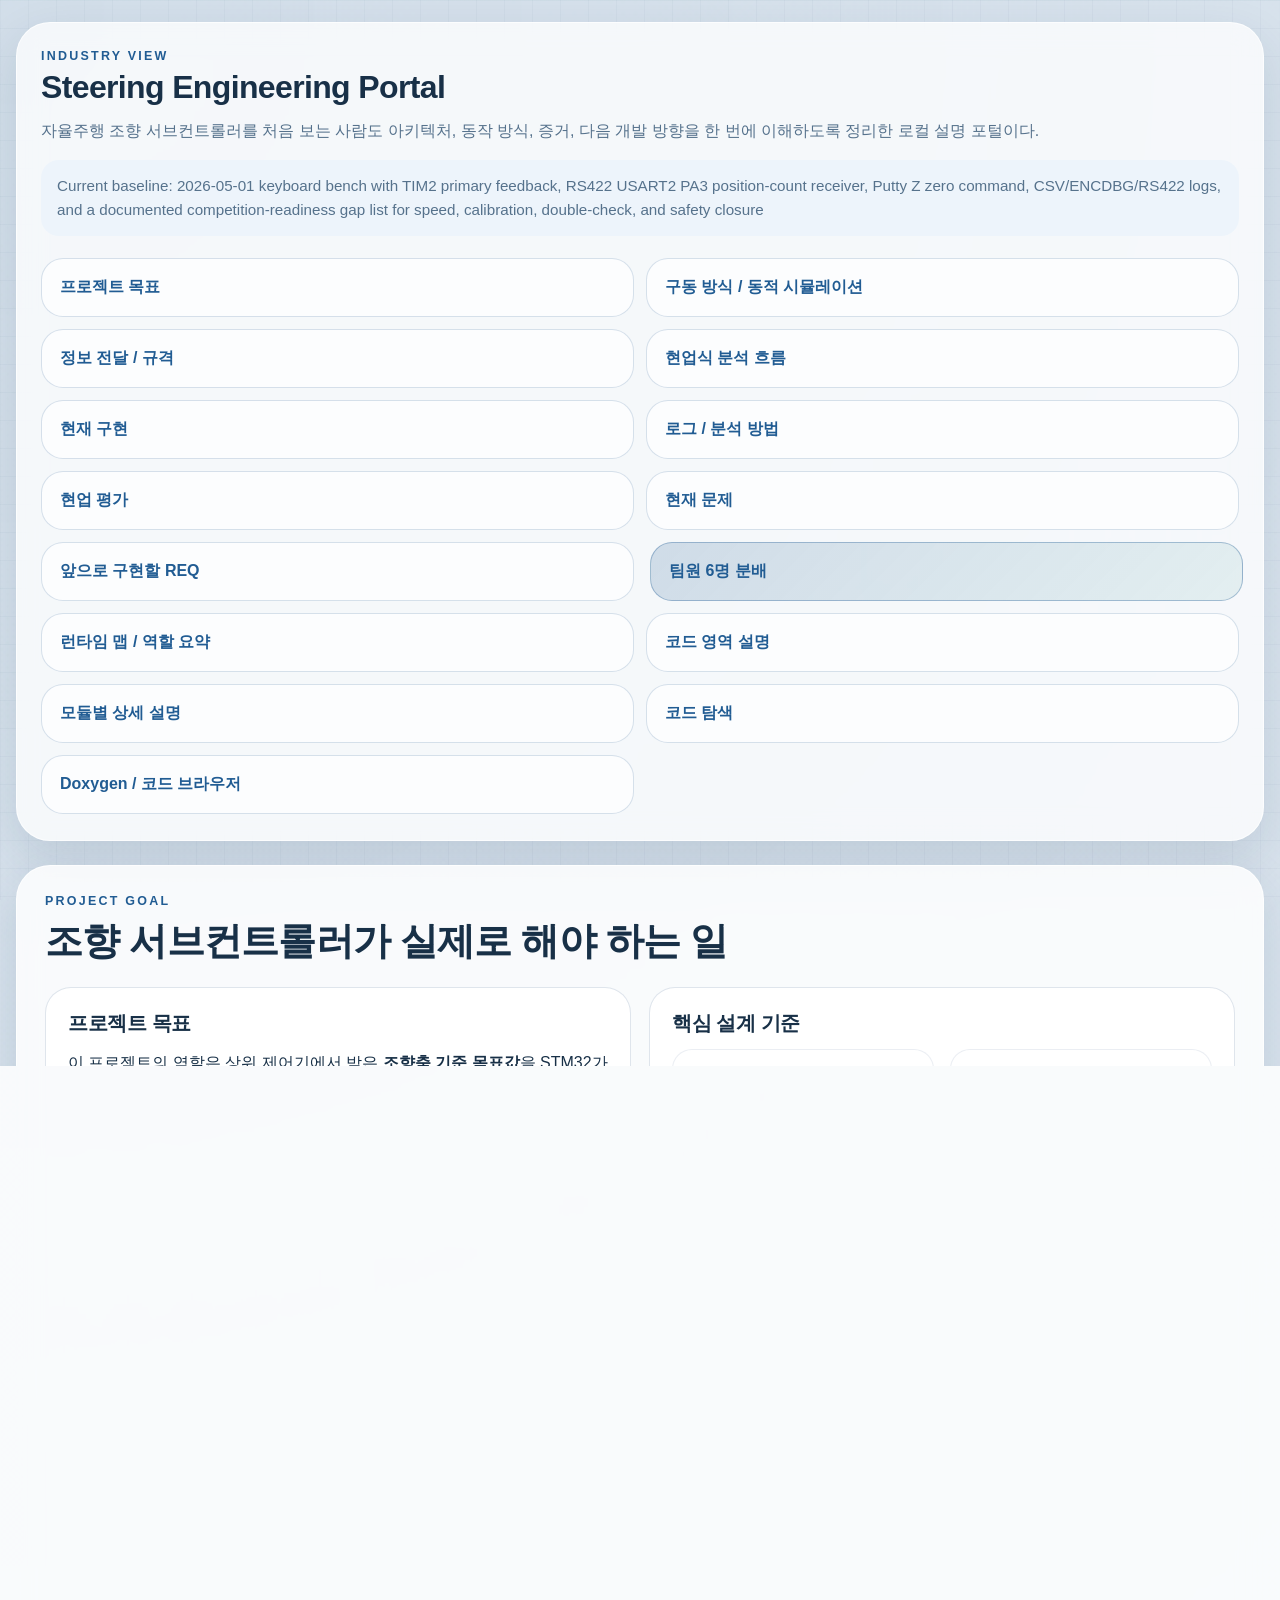
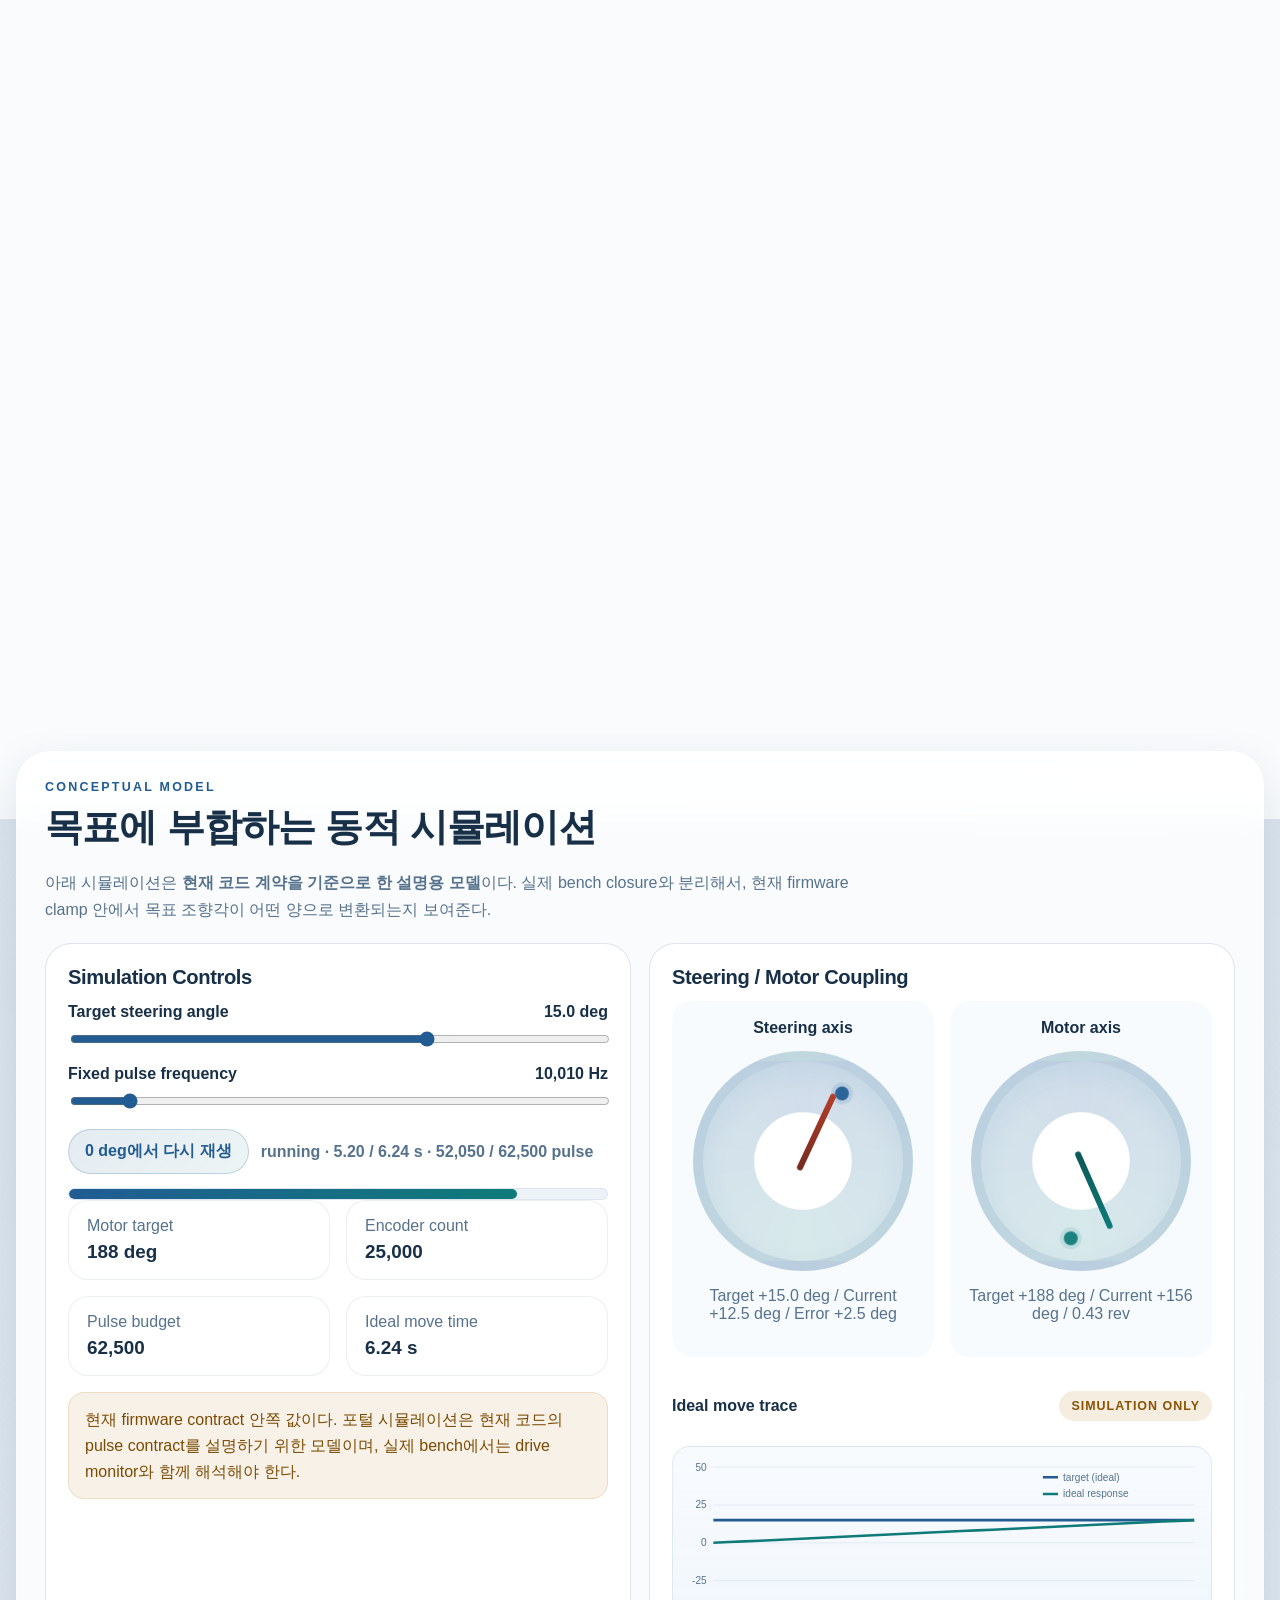
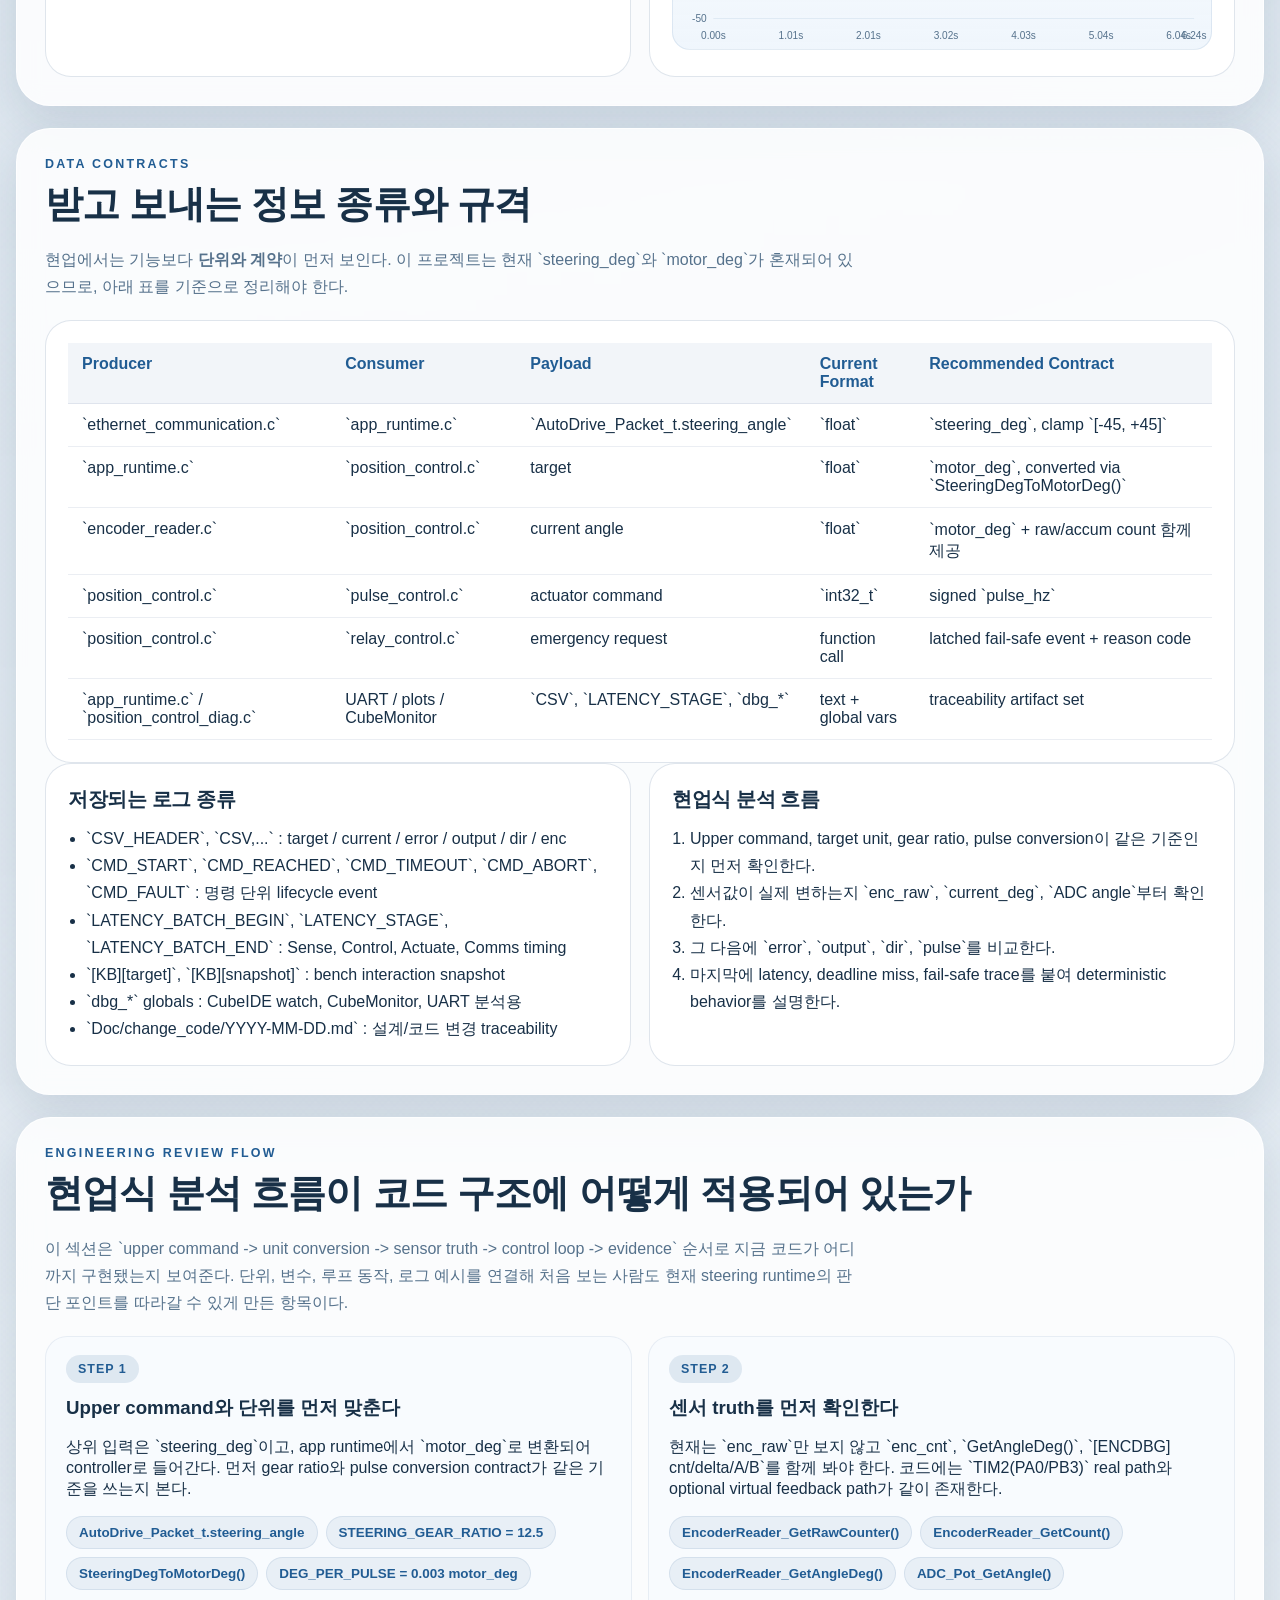
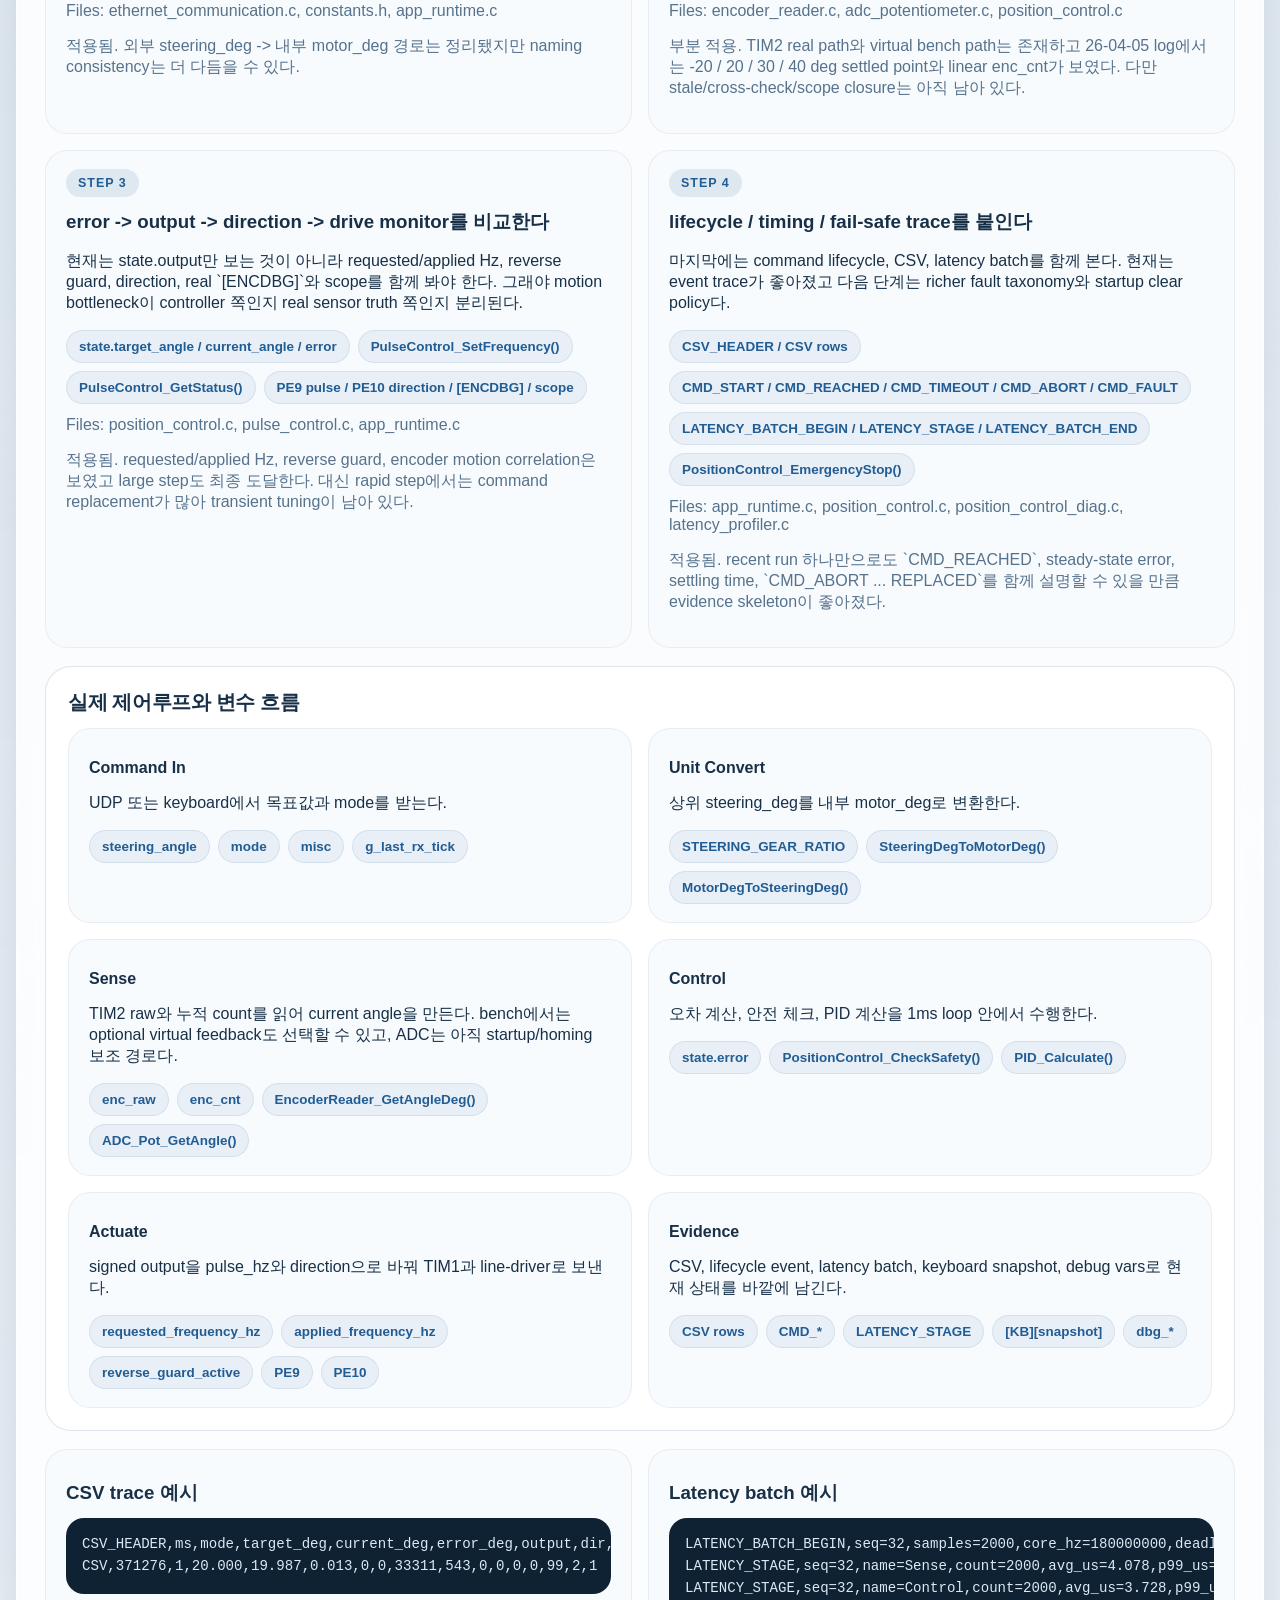
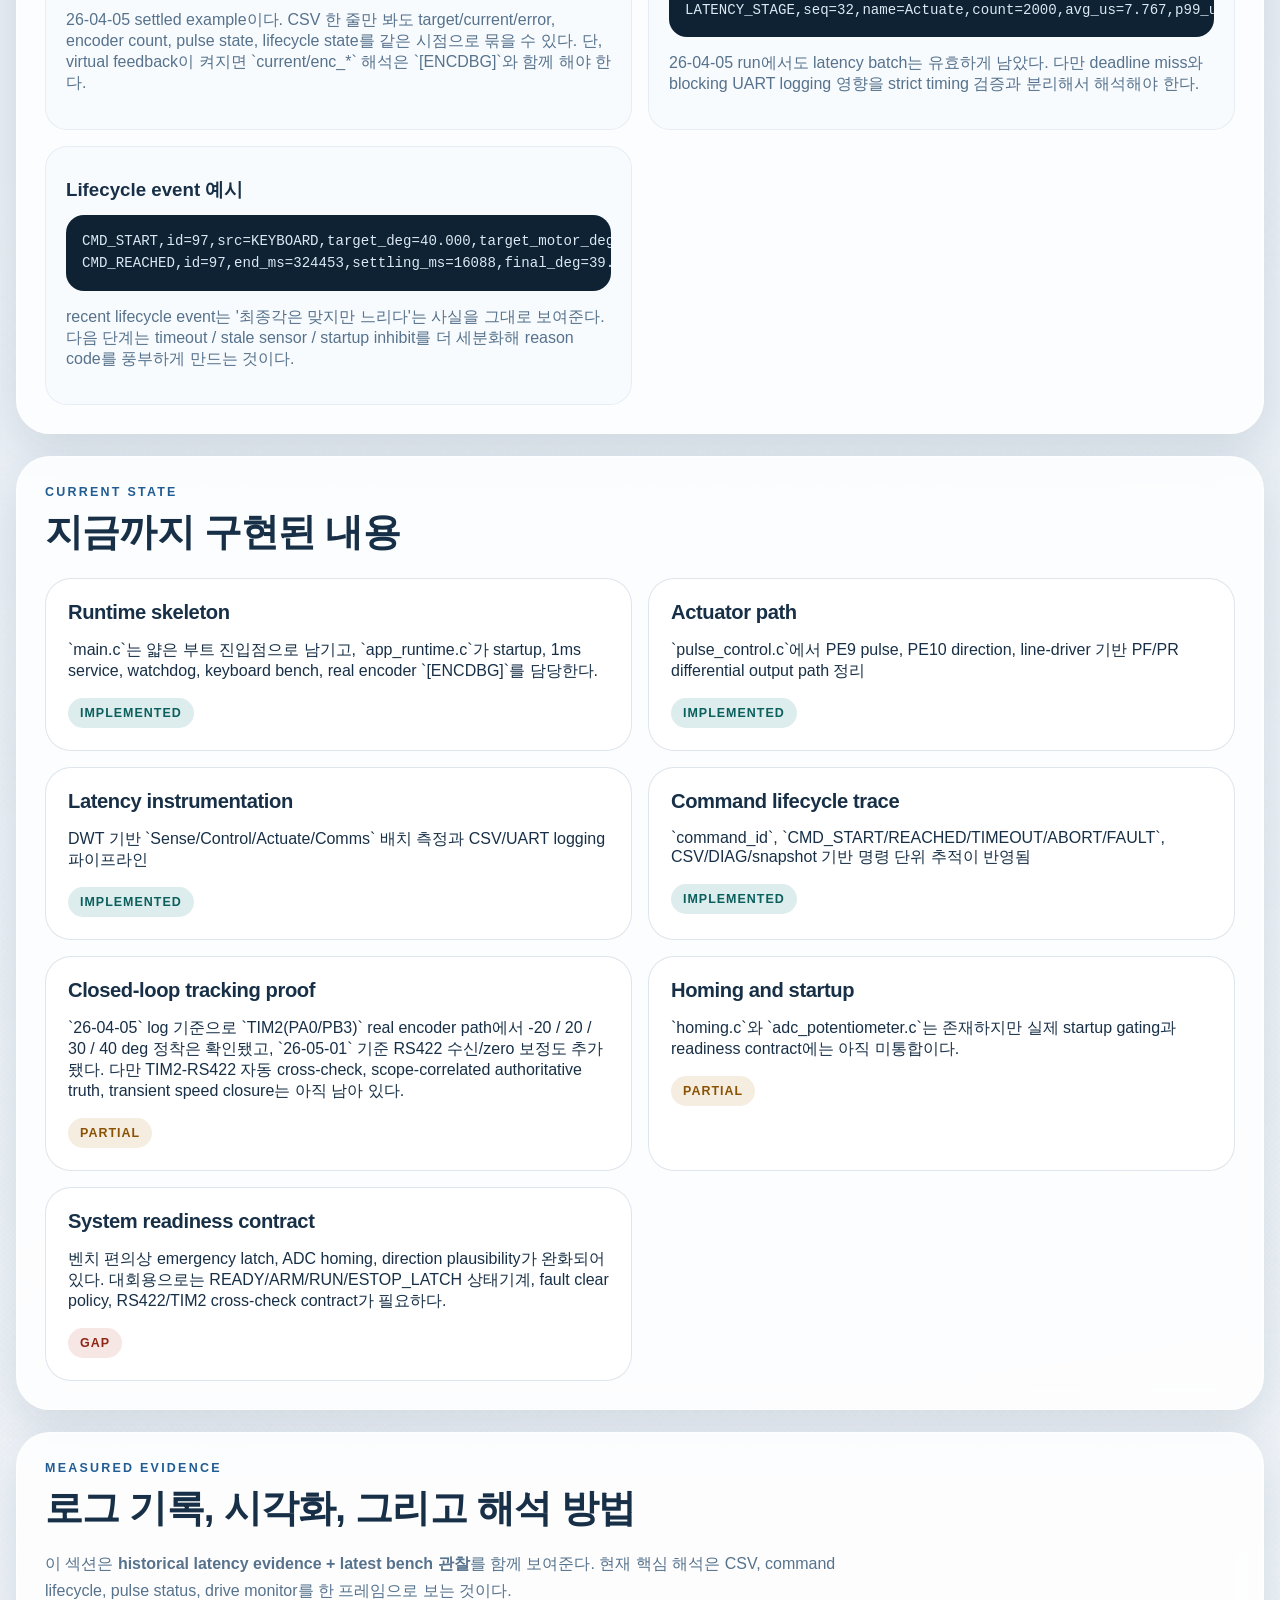
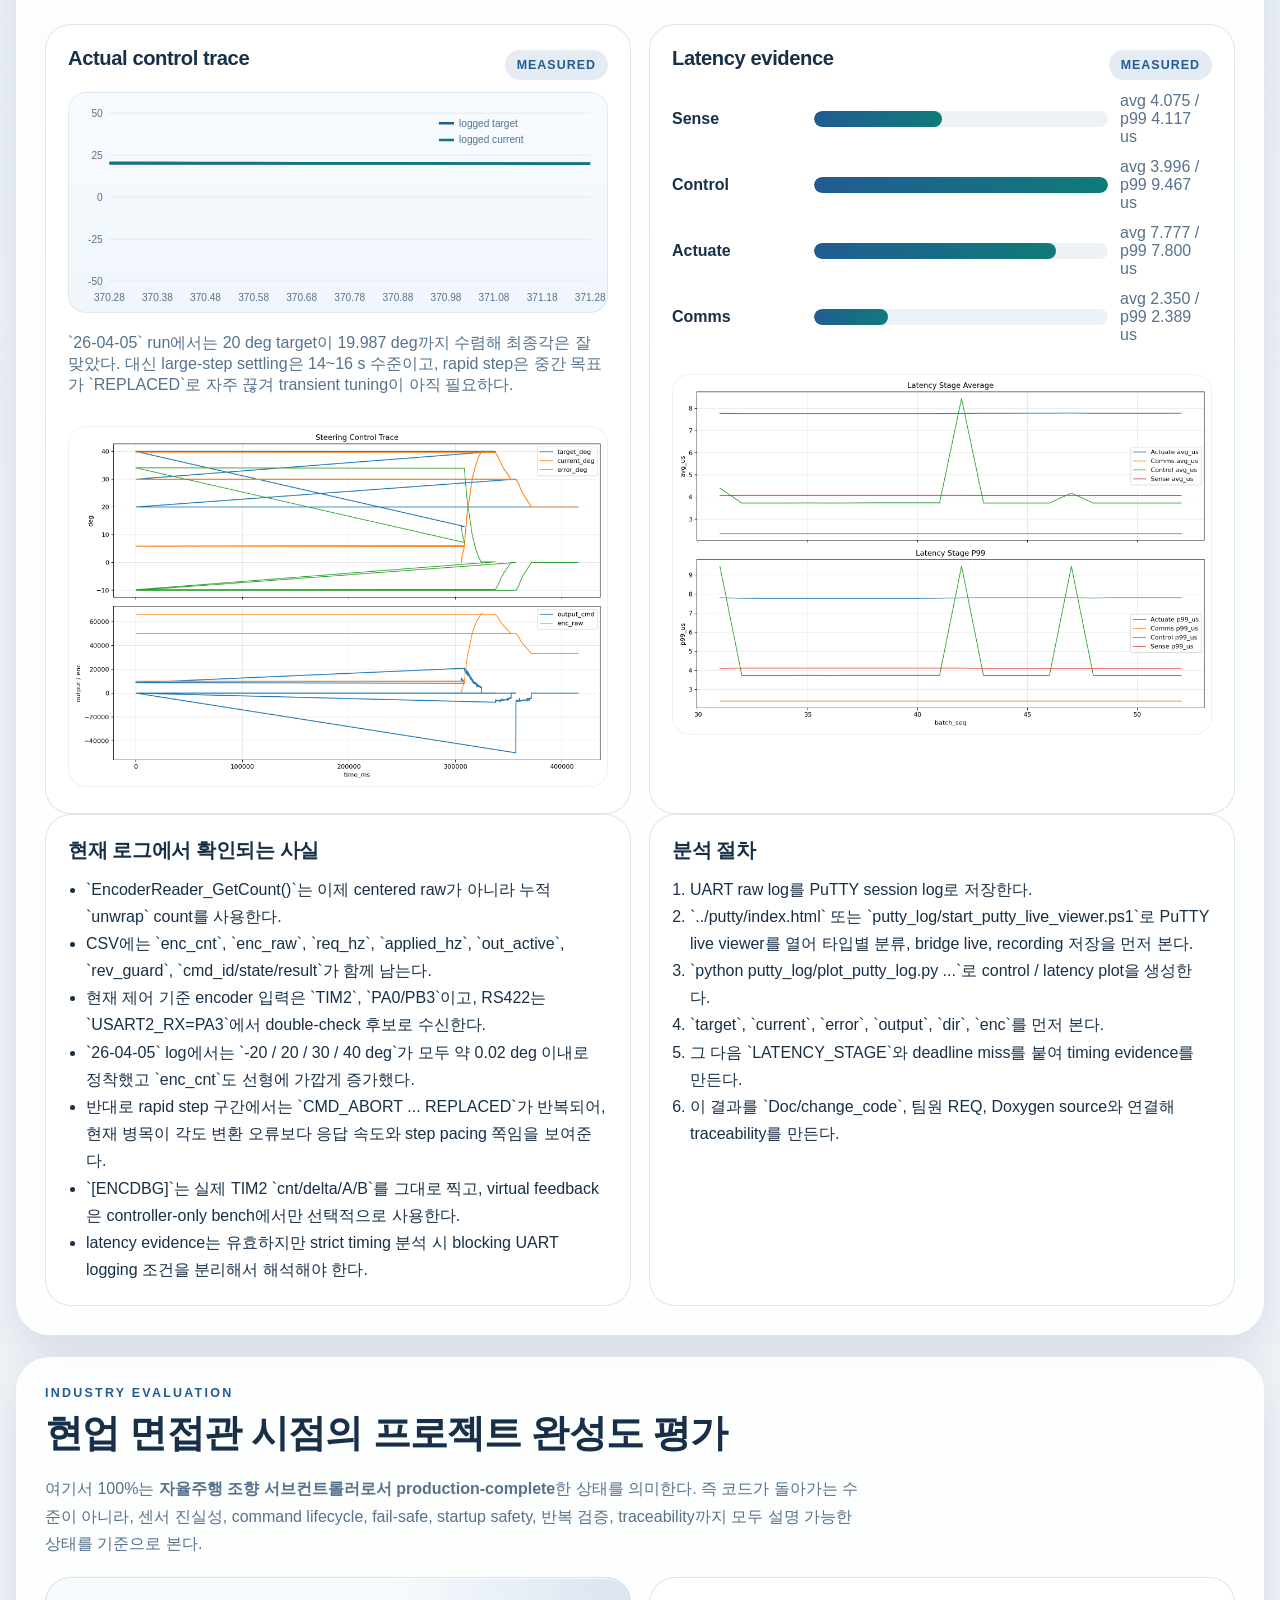
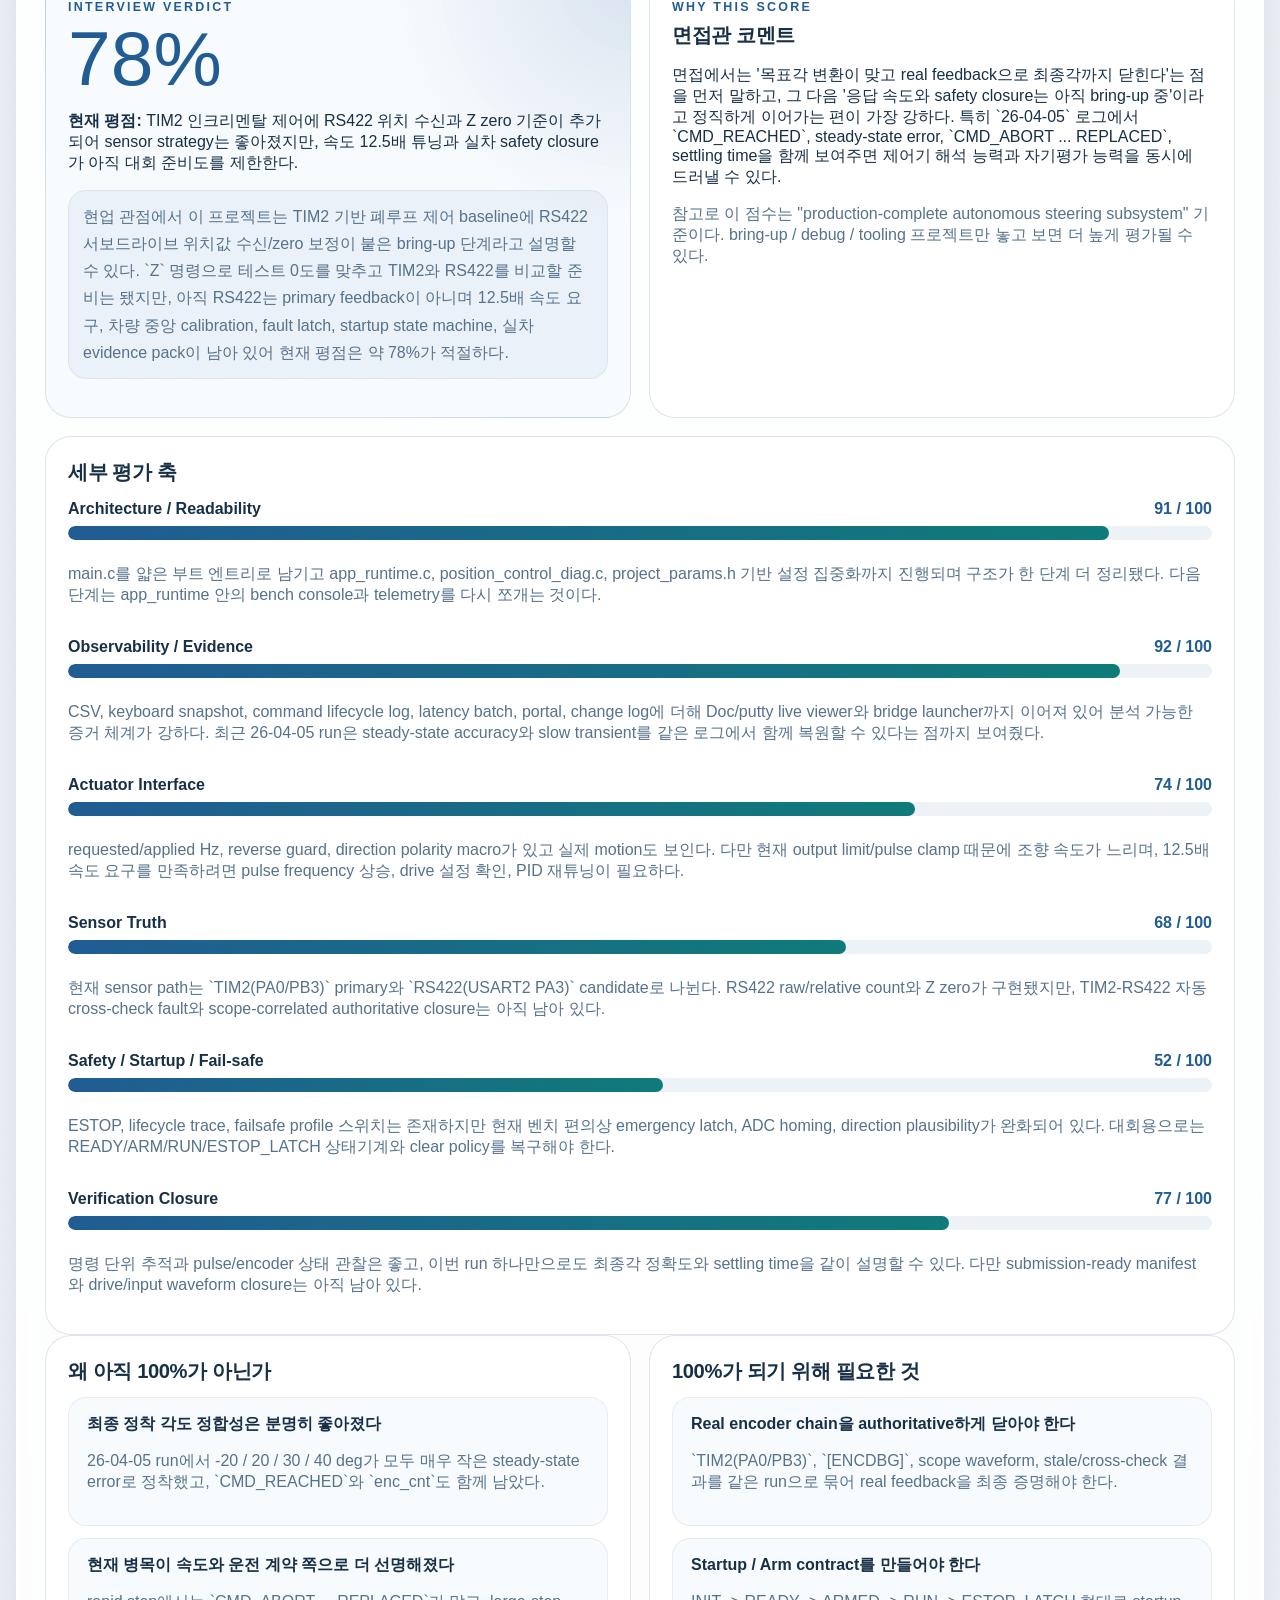
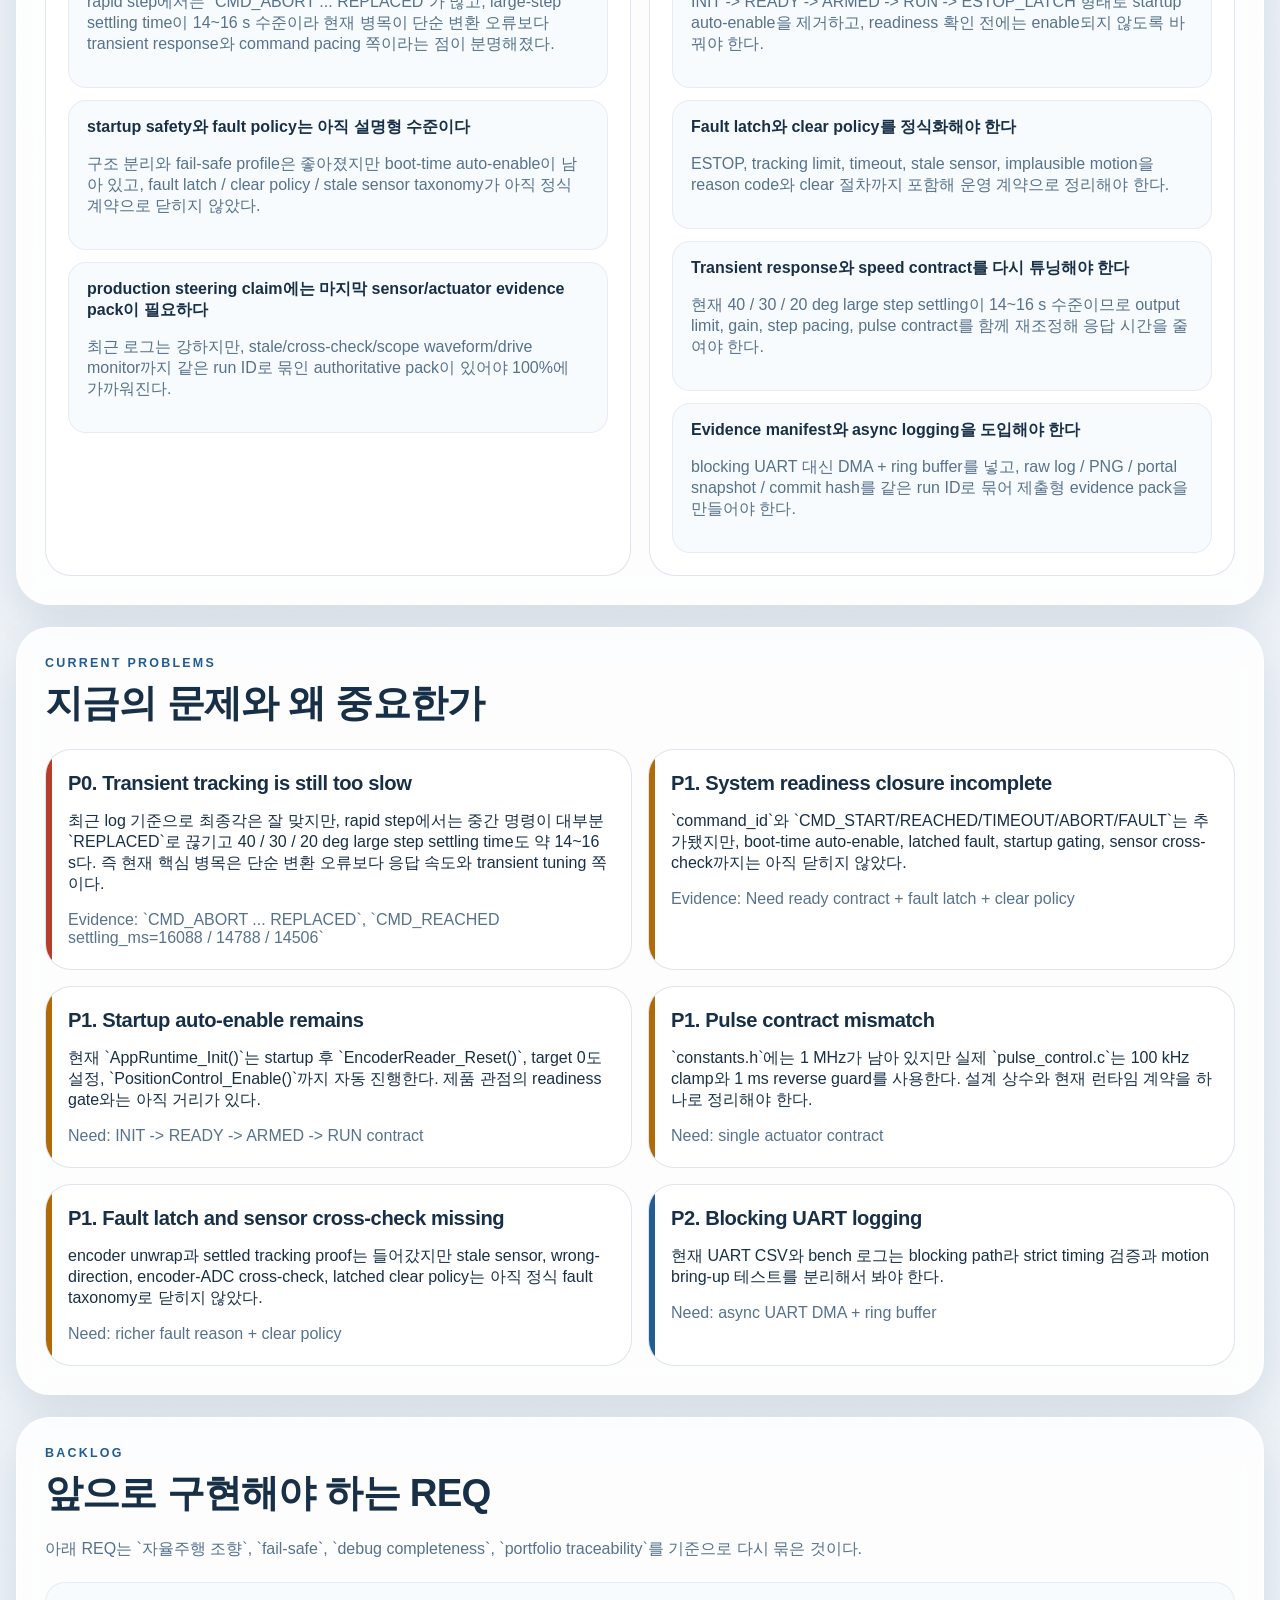
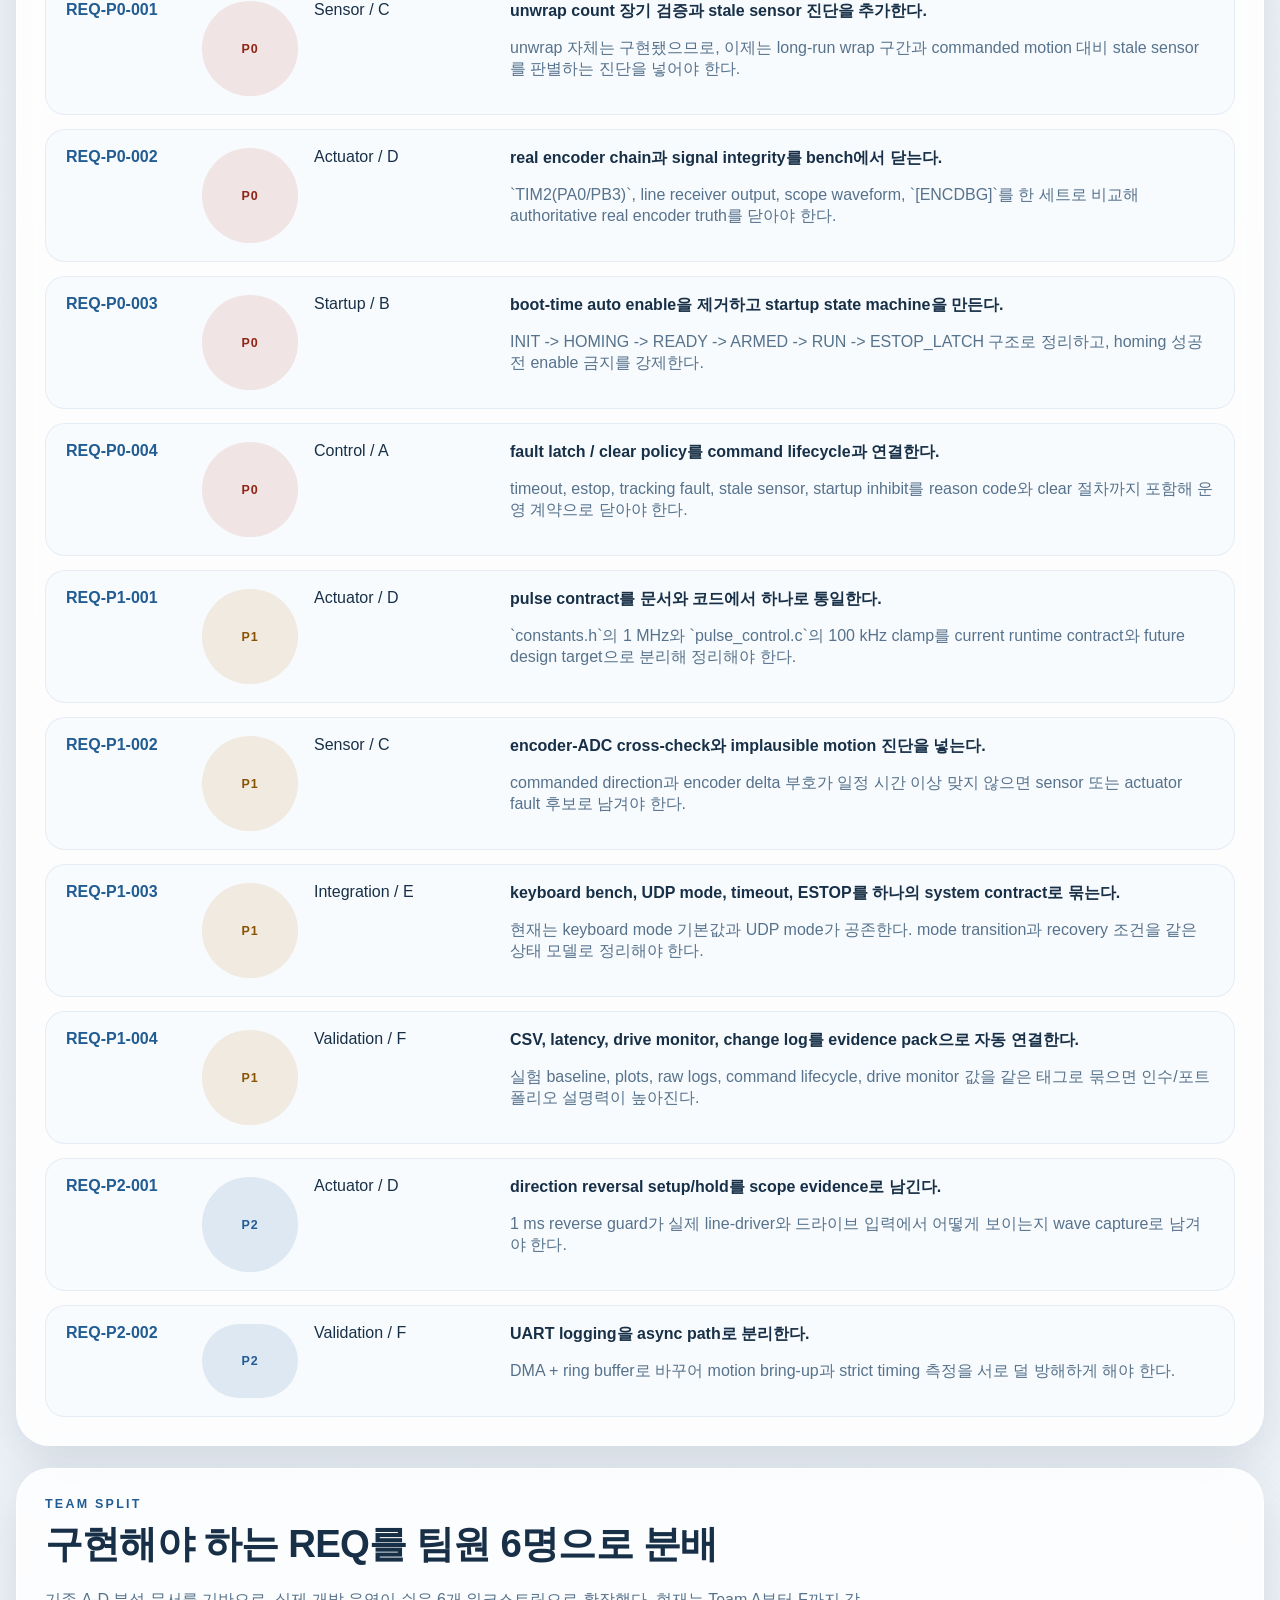
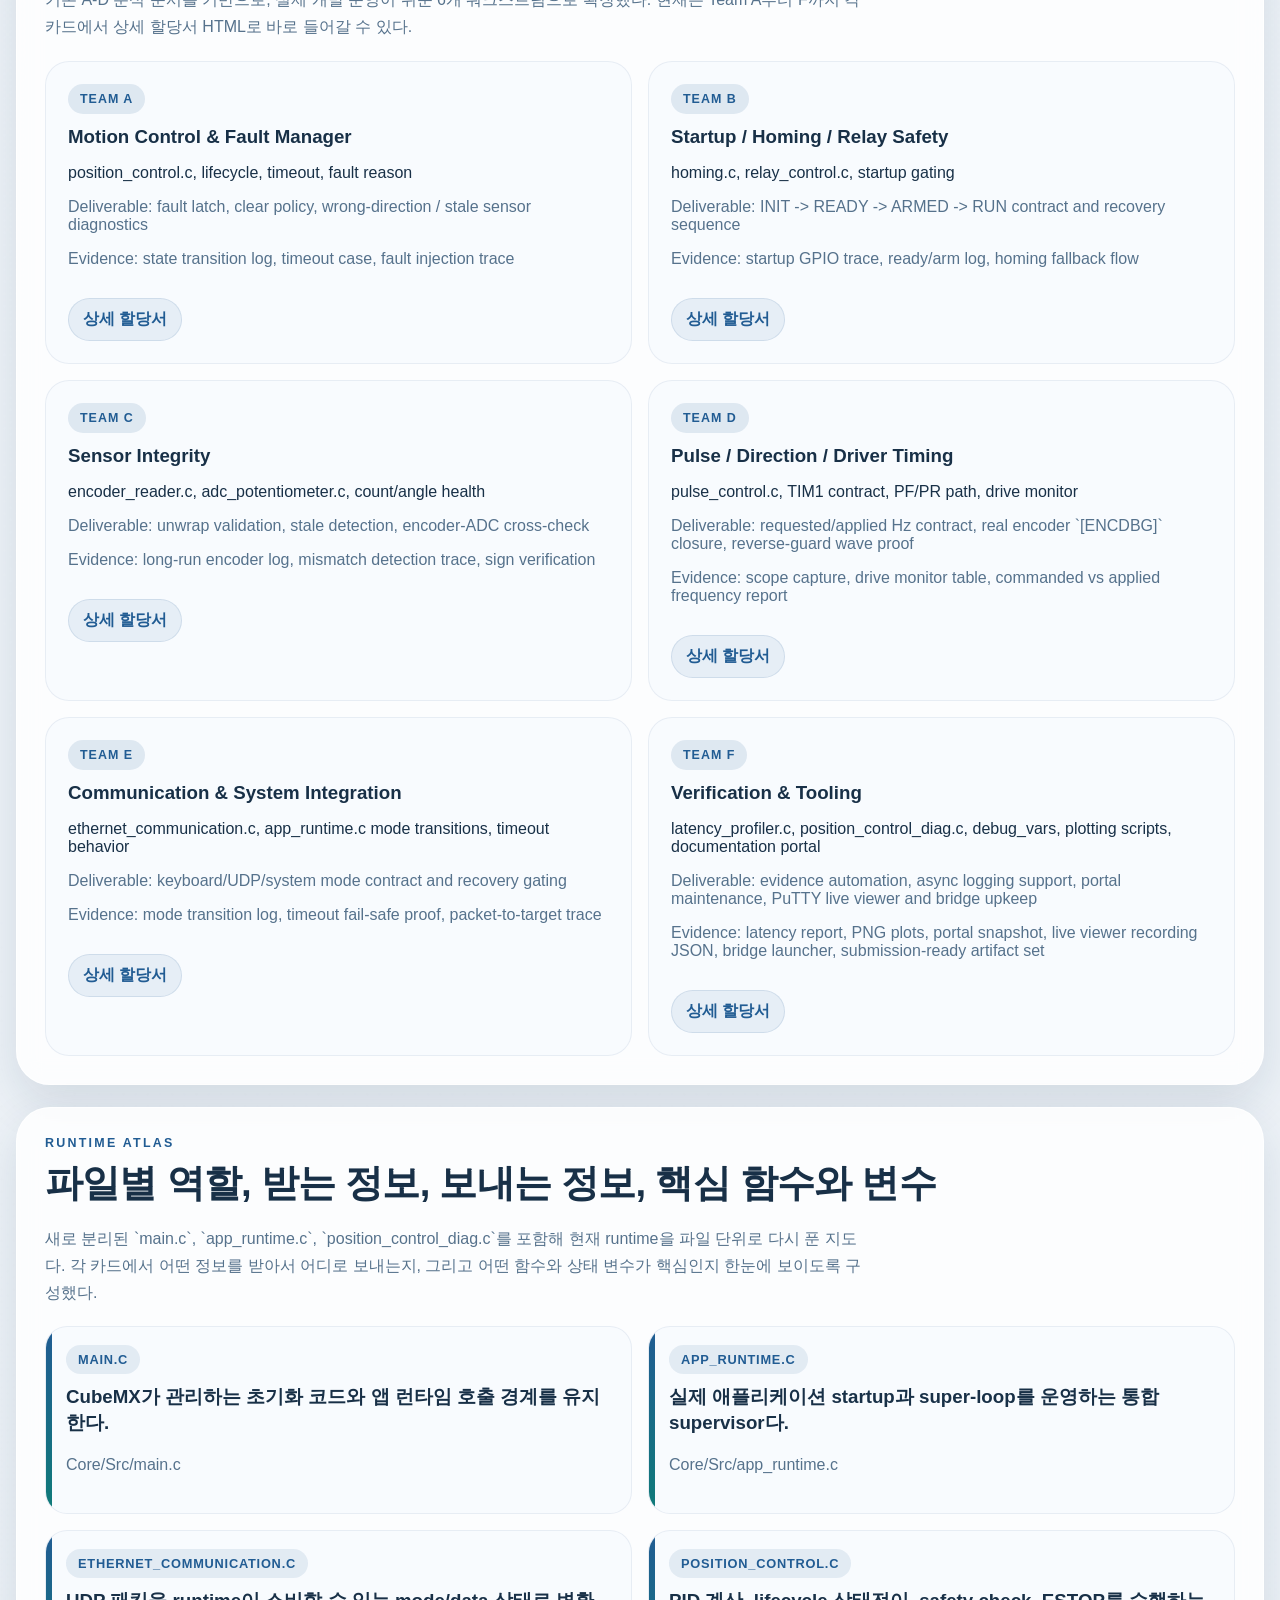
==== commit 337cc72b: "feat: add RS422 encoder bring-up diagnostics - add USART2 RS422 encoder reader with 4-byte count dec" ====
--- a/Doc/steering_portal/index.html
+++ b/Doc/steering_portal/index.html
@@ -17,7 +17,7 @@
           아키텍처, 동작 방식, 증거, 다음 개발 방향을 한 번에 이해하도록 정리한 로컬 설명 포털이다.
         </p>
         <p class="baseline">
-          Current baseline: 2026-04-05 keyboard bench evidence with `main.c -> app_runtime.c` split, real `TIM2(PA0/PB3)` settled tracking at -20 / 20 / 30 / 40 deg, command lifecycle trace, and optional virtual feedback path for controller-only bench tests
+          Current baseline: 2026-05-01 keyboard bench with TIM2 primary feedback, RS422 USART2 PA3 position-count receiver, Putty Z zero command, CSV/ENCDBG/RS422 logs, and a documented competition-readiness gap list for speed, calibration, double-check, and safety closure
         </p>
       </div>
 
@@ -346,7 +346,7 @@
           </article>
           <article class="status-card partial">
             <h3>Closed-loop tracking proof</h3>
-            <p>`26-04-05` log 기준으로 `TIM2(PA0/PB3)` real encoder path에서 -20 / 20 / 30 / 40 deg 정착은 확인됐다. 다만 stale / cross-check / scope-correlated authoritative truth와 transient speed closure는 아직 남아 있다.</p>
+            <p>`26-04-05` log 기준으로 `TIM2(PA0/PB3)` real encoder path에서 -20 / 20 / 30 / 40 deg 정착은 확인됐고, `26-05-01` 기준 RS422 수신/zero 보정도 추가됐다. 다만 TIM2-RS422 자동 cross-check, scope-correlated authoritative truth, transient speed closure는 아직 남아 있다.</p>
             <span class="state-tag">partial</span>
           </article>
           <article class="status-card partial">
@@ -356,7 +356,7 @@
           </article>
           <article class="status-card risk">
             <h3>System readiness contract</h3>
-            <p>boot-time auto-enable, fault latch, encoder-ADC cross-check, stale sensor contract가 아직 없다. reached/timeout/abort lifecycle와 encoder unwrap은 반영된 상태다.</p>
+            <p>벤치 편의상 emergency latch, ADC homing, direction plausibility가 완화되어 있다. 대회용으로는 READY/ARM/RUN/ESTOP_LATCH 상태기계, fault clear policy, RS422/TIM2 cross-check contract가 필요하다.</p>
             <span class="state-tag">gap</span>
           </article>
         </div>
@@ -401,7 +401,7 @@
             <ul class="plain-list">
               <li>`EncoderReader_GetCount()`는 이제 centered raw가 아니라 누적 `unwrap` count를 사용한다.</li>
               <li>CSV에는 `enc_cnt`, `enc_raw`, `req_hz`, `applied_hz`, `out_active`, `rev_guard`, `cmd_id/state/result`가 함께 남는다.</li>
-              <li>현재 encoder 입력은 `TIM2`, `PA0/PB3` 기준으로 본다.</li>
+              <li>현재 제어 기준 encoder 입력은 `TIM2`, `PA0/PB3`이고, RS422는 `USART2_RX=PA3`에서 double-check 후보로 수신한다.</li>
               <li>`26-04-05` log에서는 `-20 / 20 / 30 / 40 deg`가 모두 약 0.02 deg 이내로 정착했고 `enc_cnt`도 선형에 가깝게 증가했다.</li>
               <li>반대로 rapid step 구간에서는 `CMD_ABORT ... REPLACED`가 반복되어, 현재 병목이 각도 변환 오류보다 응답 속도와 step pacing 쪽임을 보여준다.</li>
               <li>`[ENCDBG]`는 실제 TIM2 `cnt/delta/A/B`를 그대로 찍고, virtual feedback은 controller-only bench에서만 선택적으로 사용한다.</li>
@@ -642,6 +642,14 @@
             <strong>Documentation Index</strong>
             <span>README, REQ, member docs, latency docs</span>
           </a>
+          <a class="link-card" href="../system_beginner_guide.md">
+            <strong>Beginner System Guide</strong>
+            <span>목표, 구성, 코드 구조, 데이터 흐름, 함수 역할, 현재 상태, 보완 방향</span>
+          </a>
+          <a class="link-card" href="../steering_motor_competition_readiness.md">
+            <strong>Competition Readiness</strong>
+            <span>현재 조향 모터 구성, RS422/TIM2 비교, 대회 준비 부족점과 개발 순서</span>
+          </a>
           <a class="link-card" href="../matlab_simulink_application_plan.md">
             <strong>MATLAB / Simulink Plan</strong>
             <span>shadow model, export-function, target monitor 적용 순서</span>
